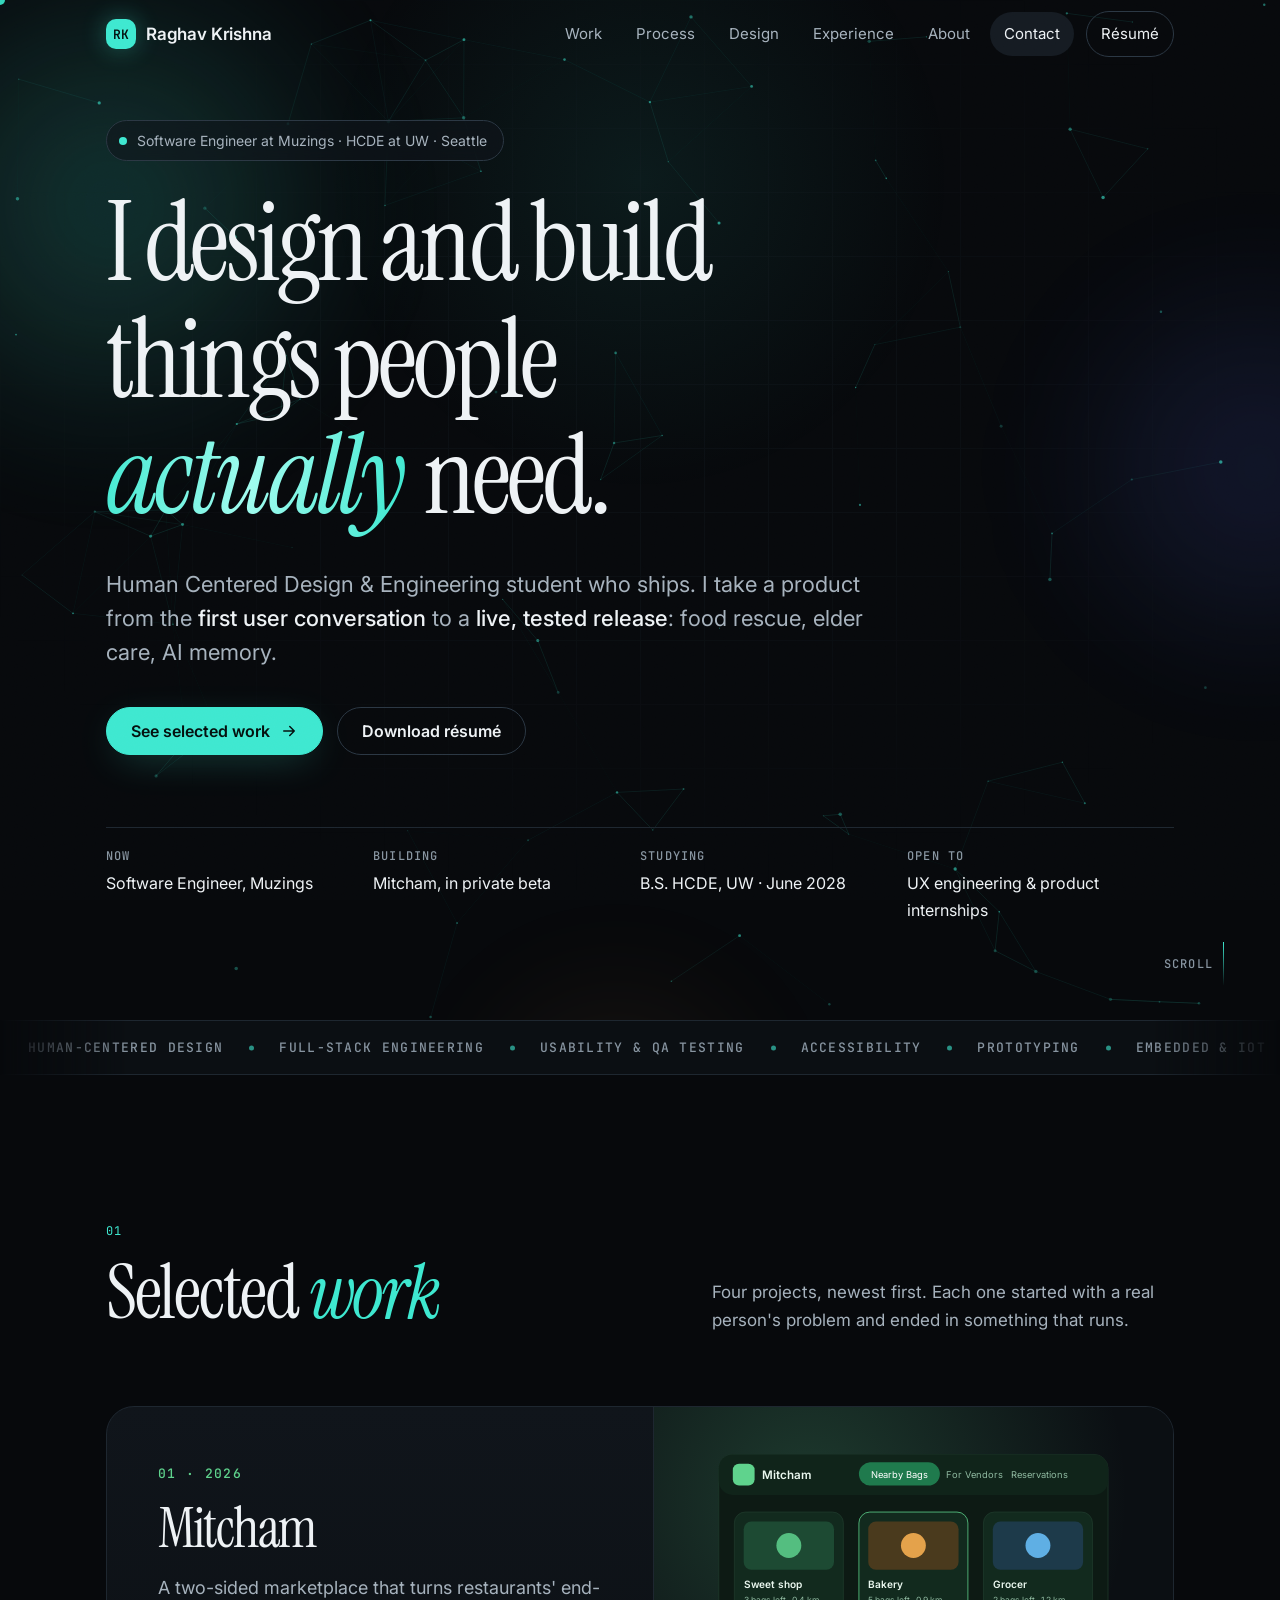
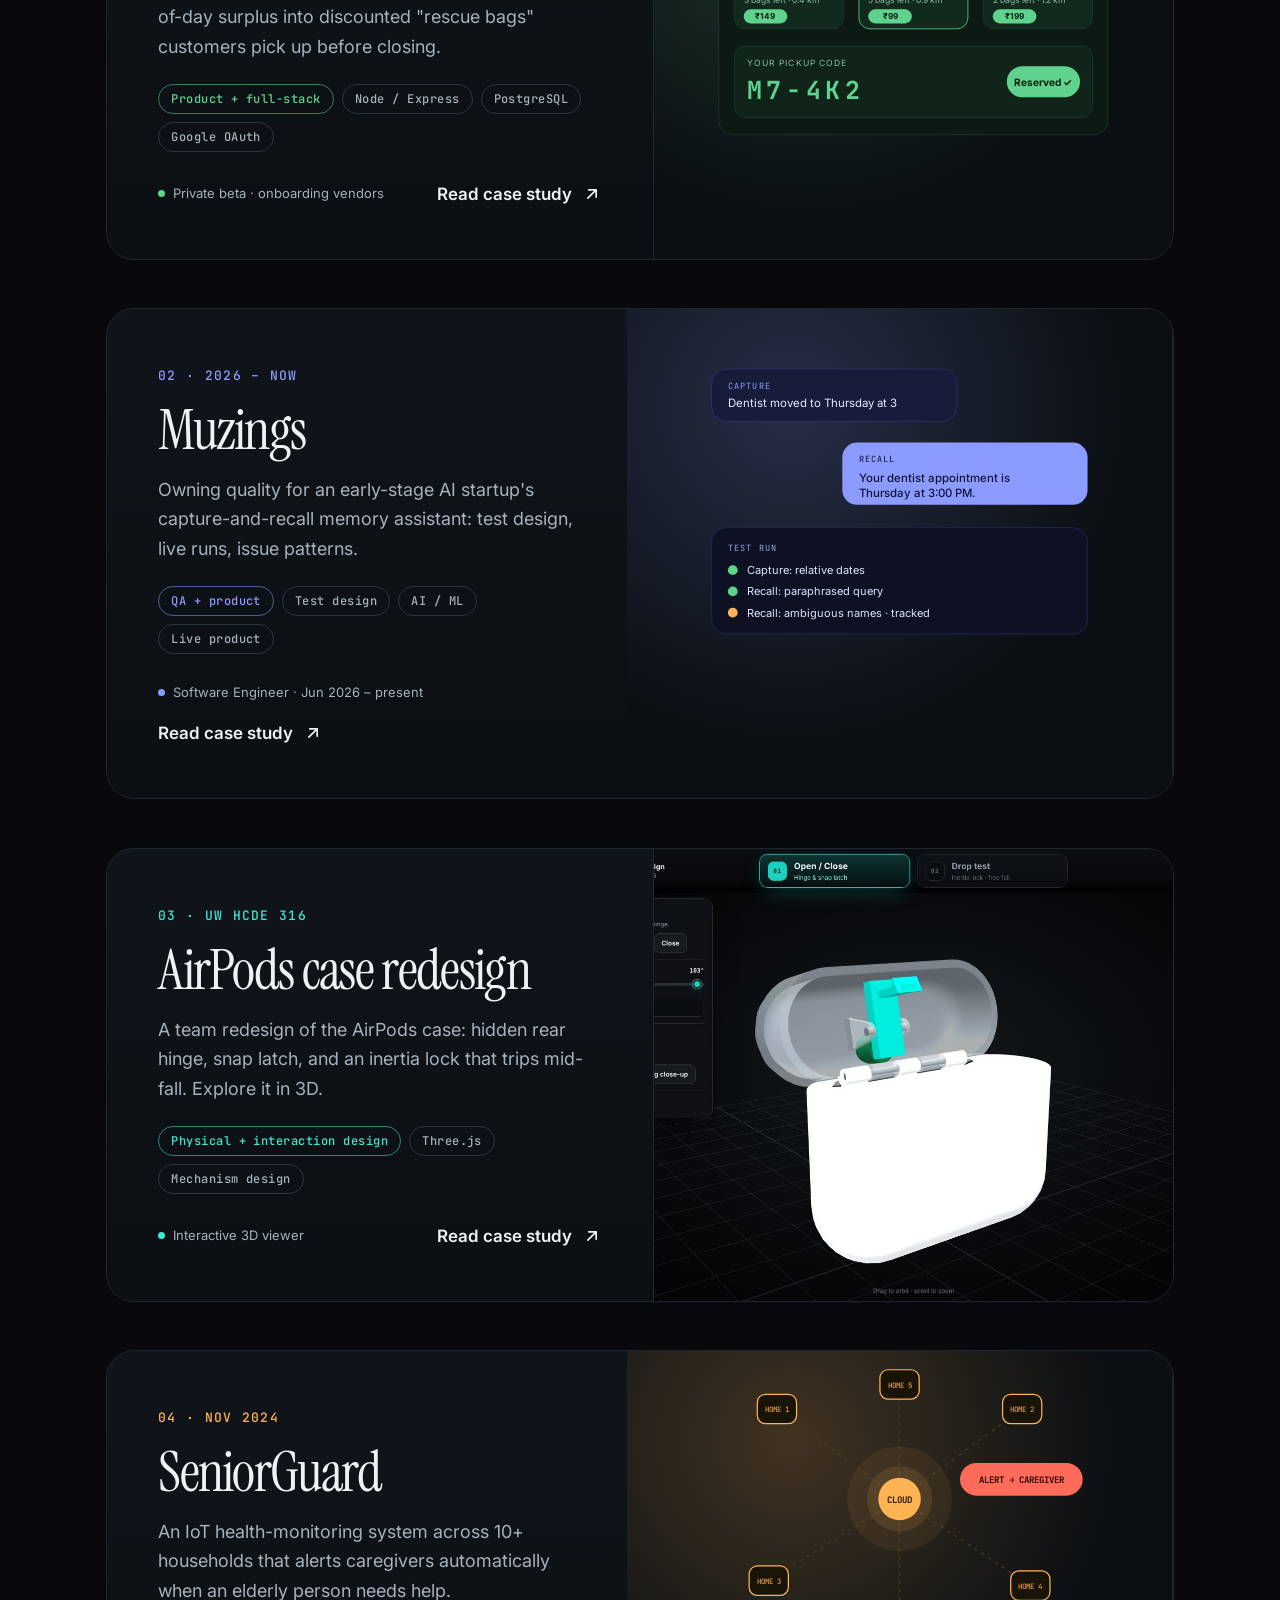
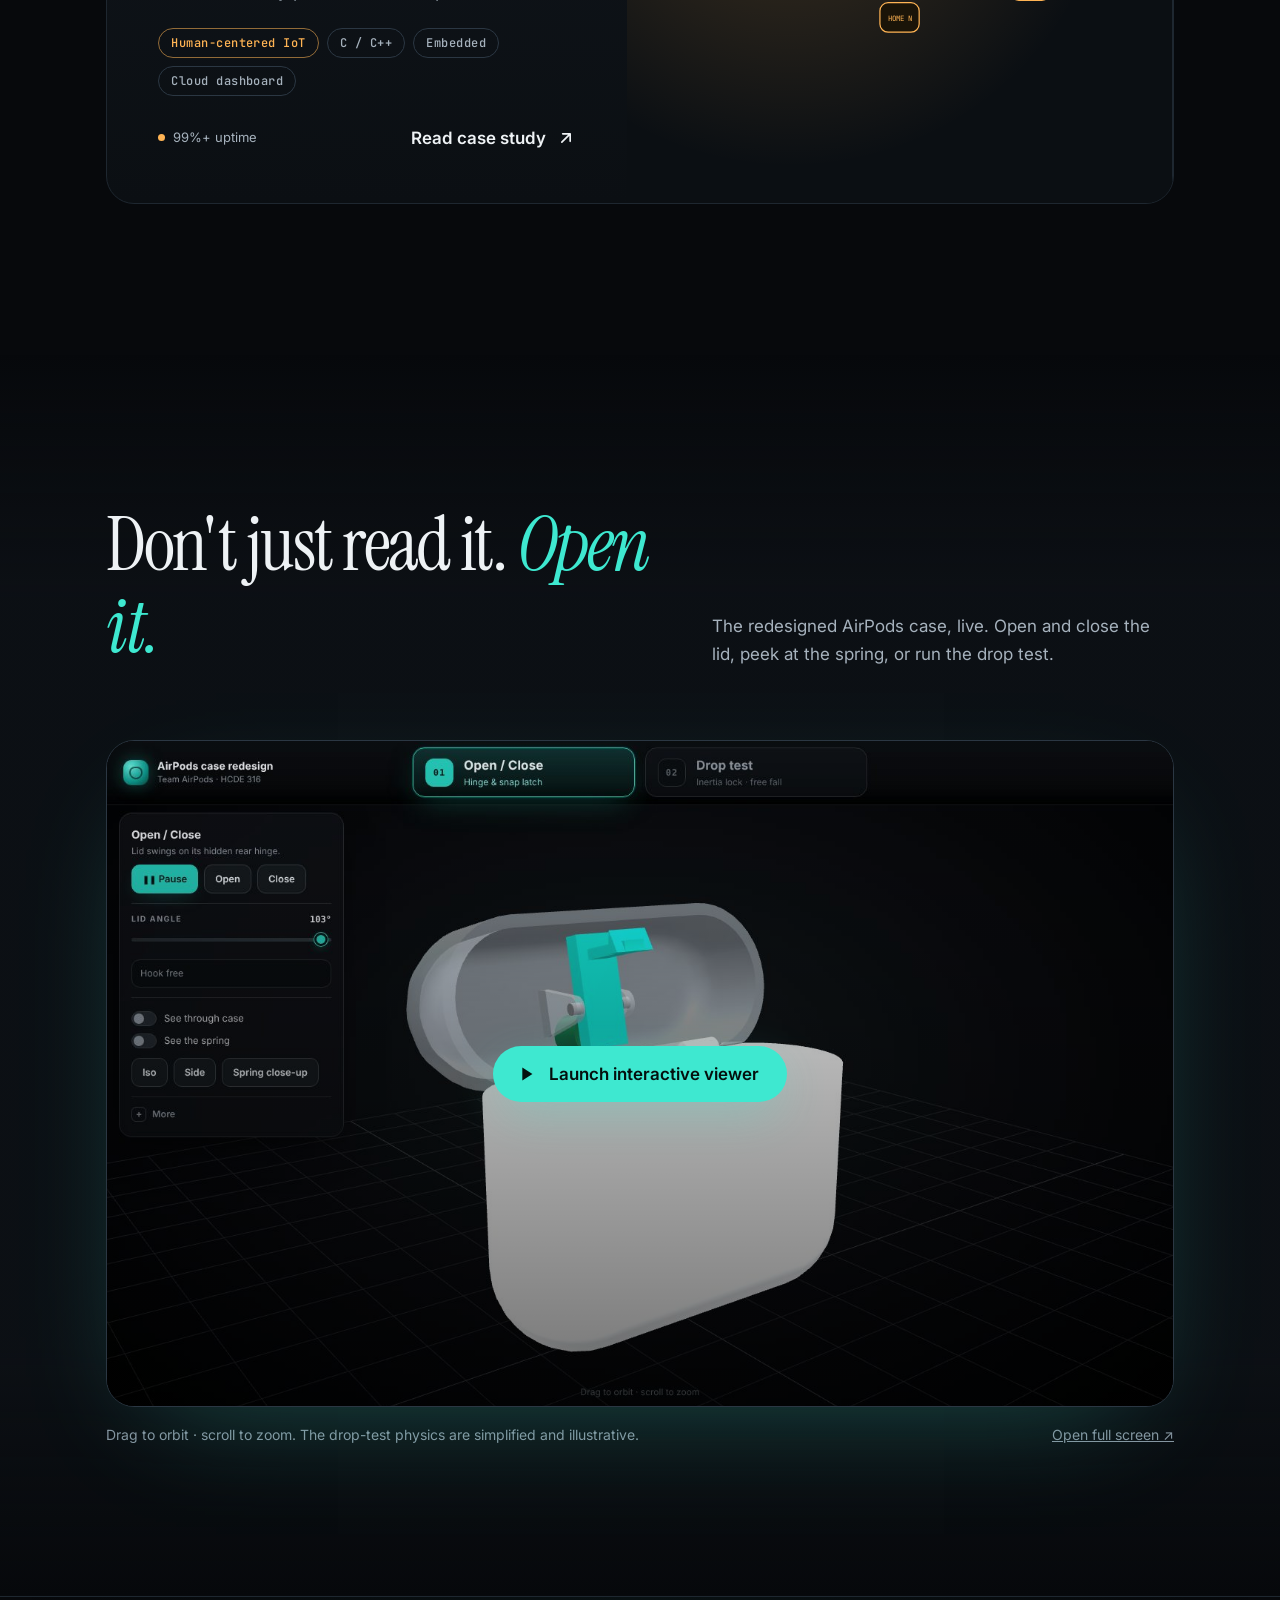
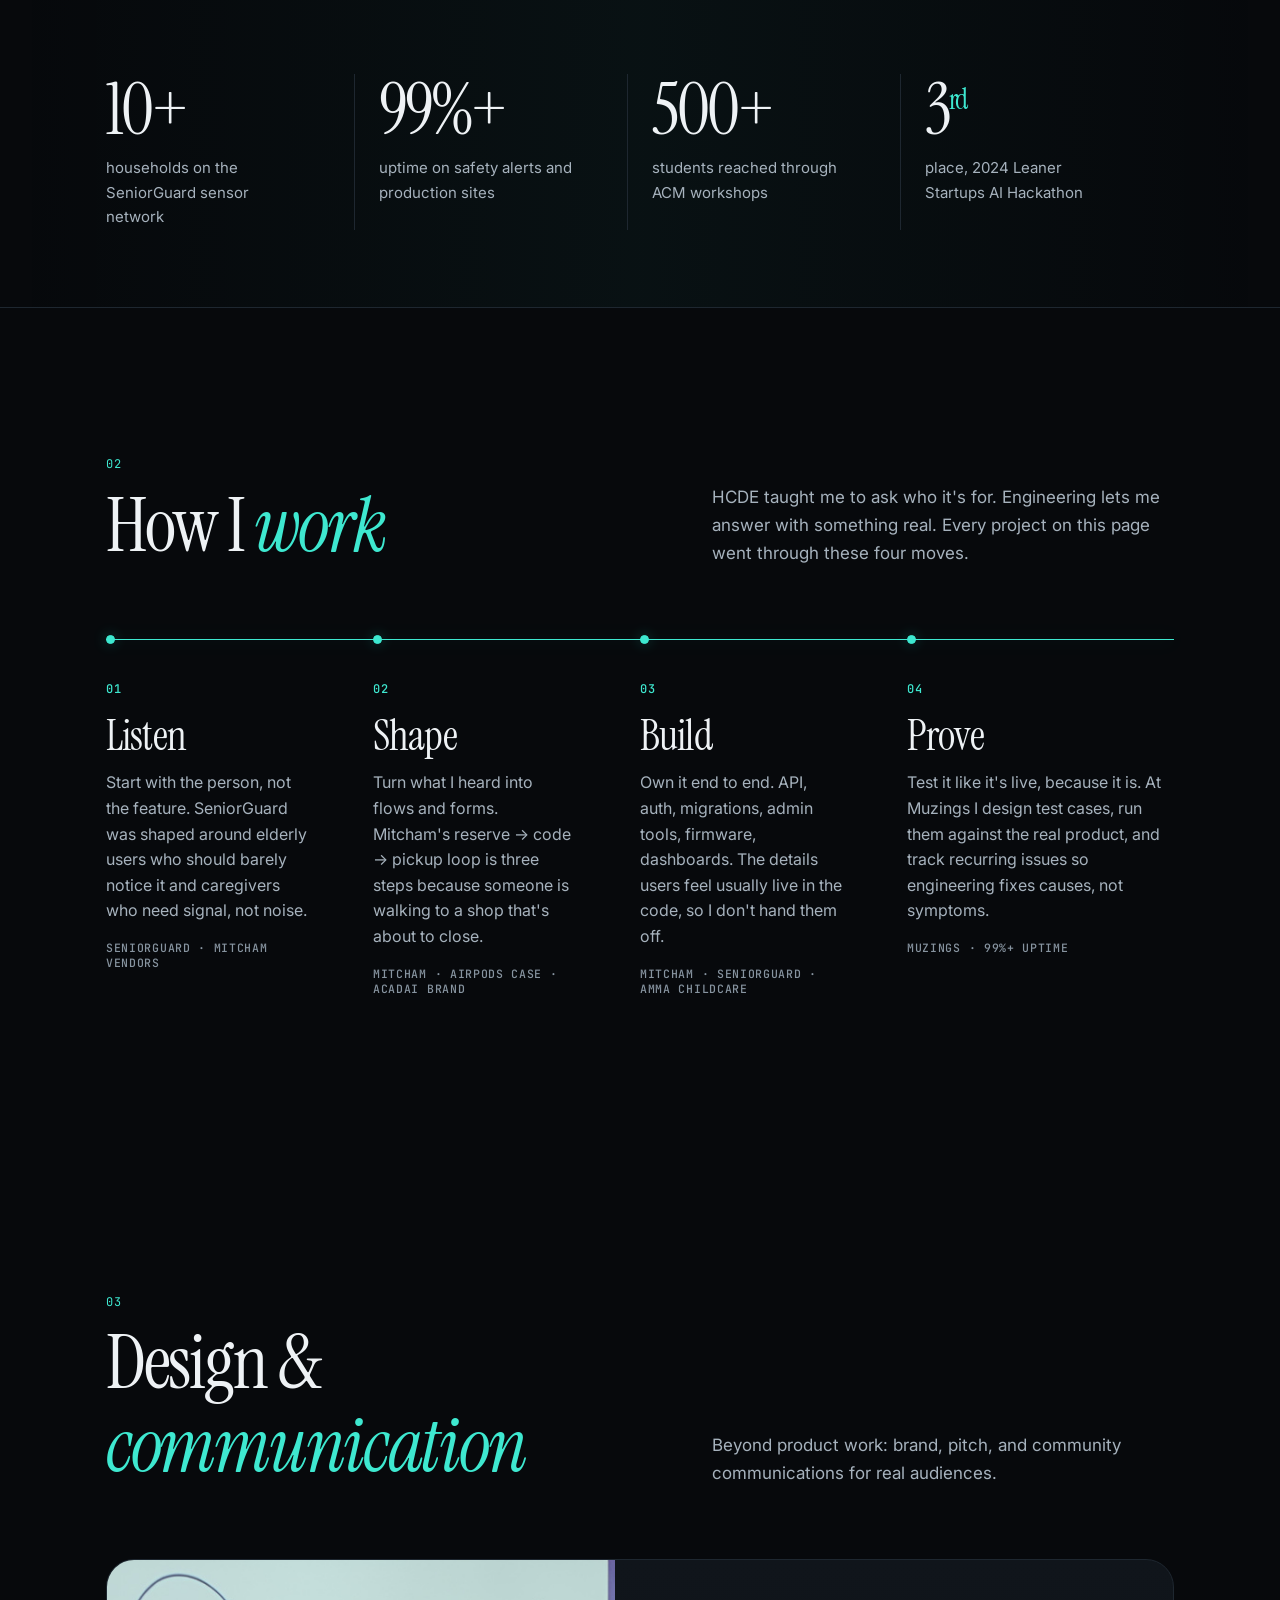
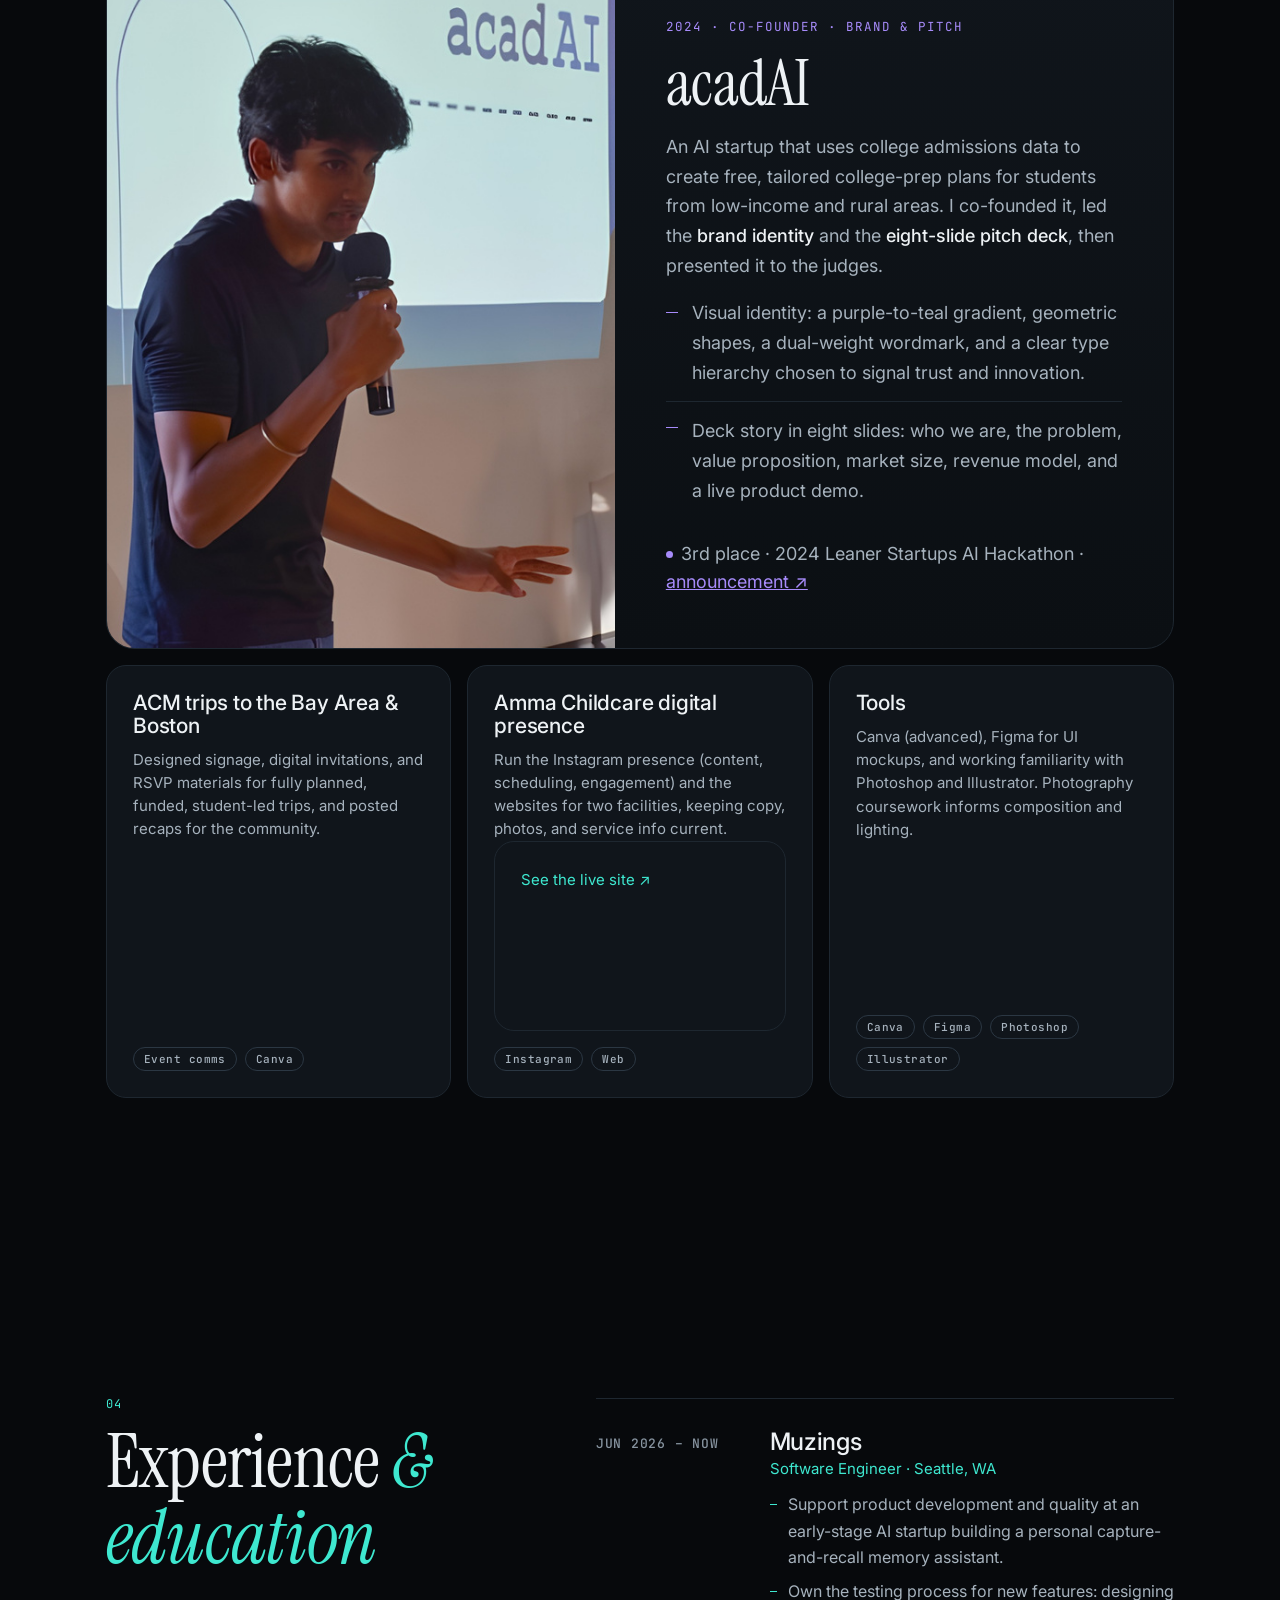
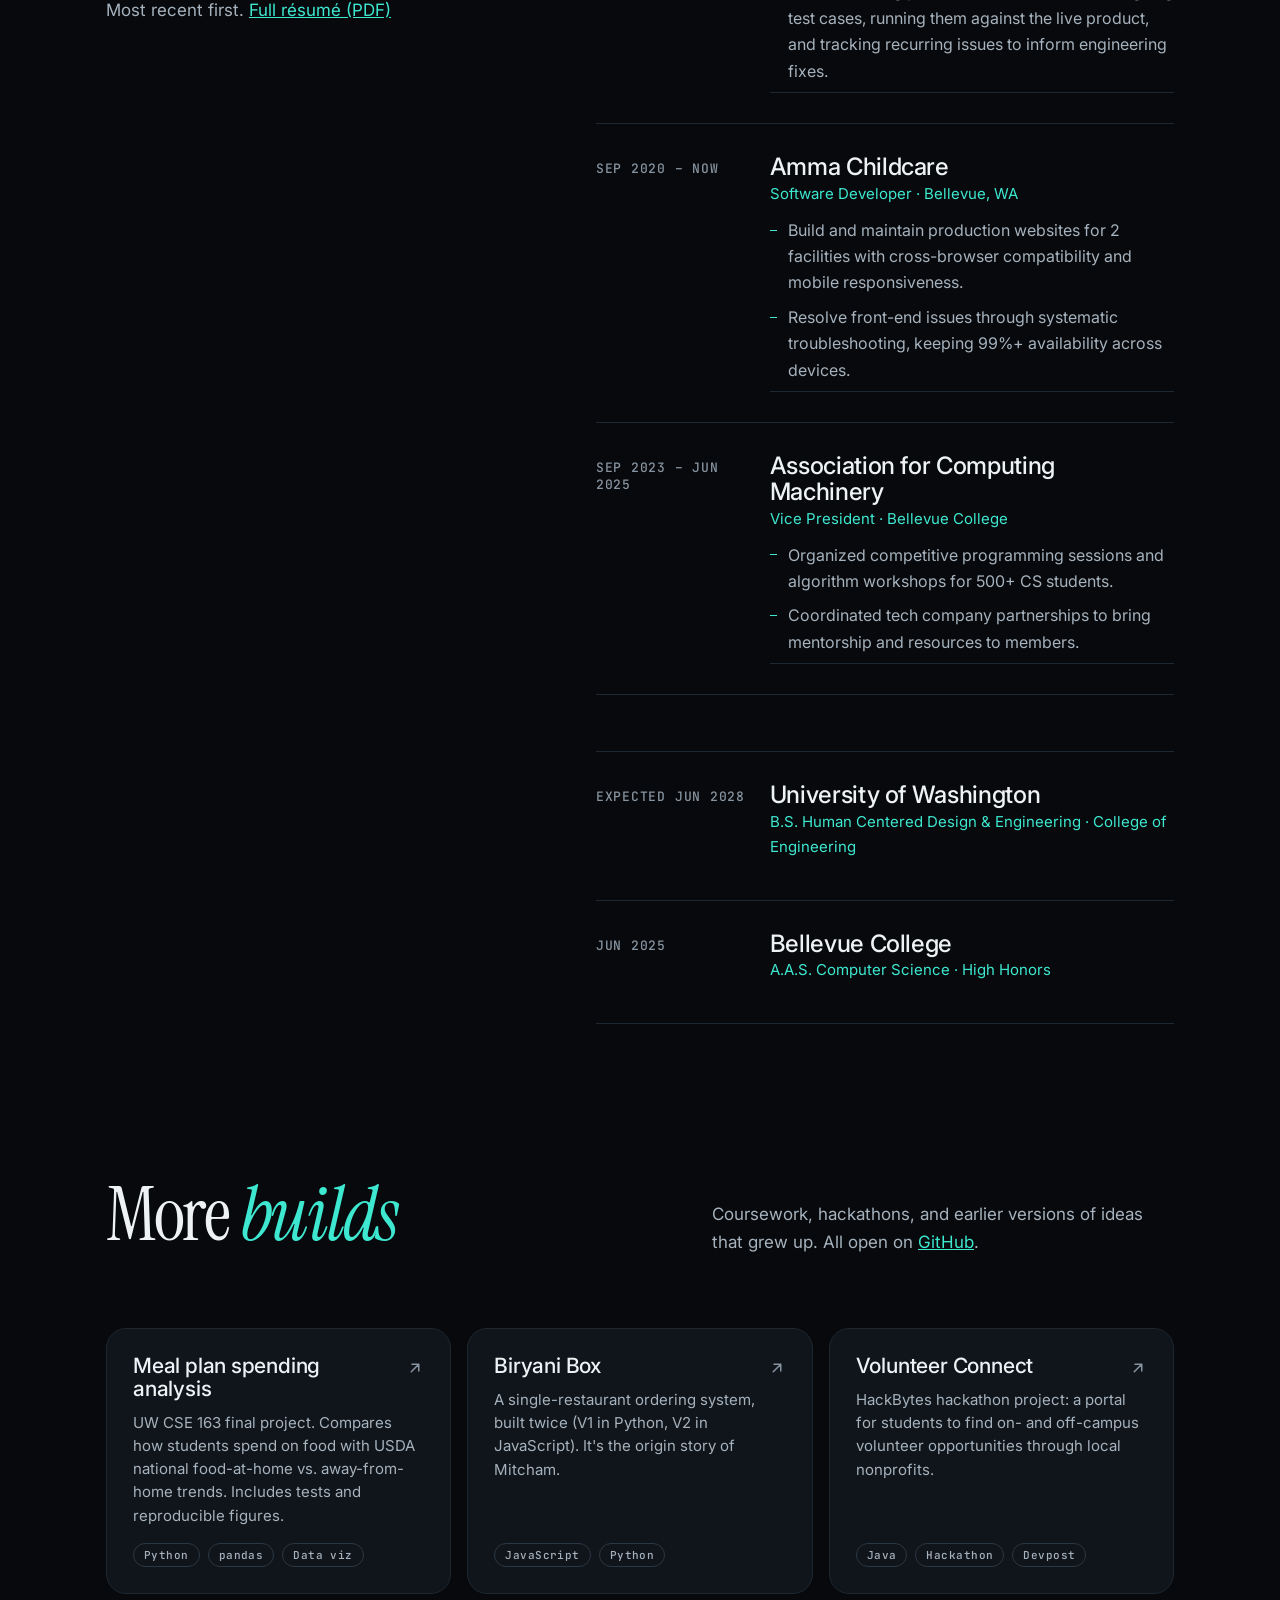
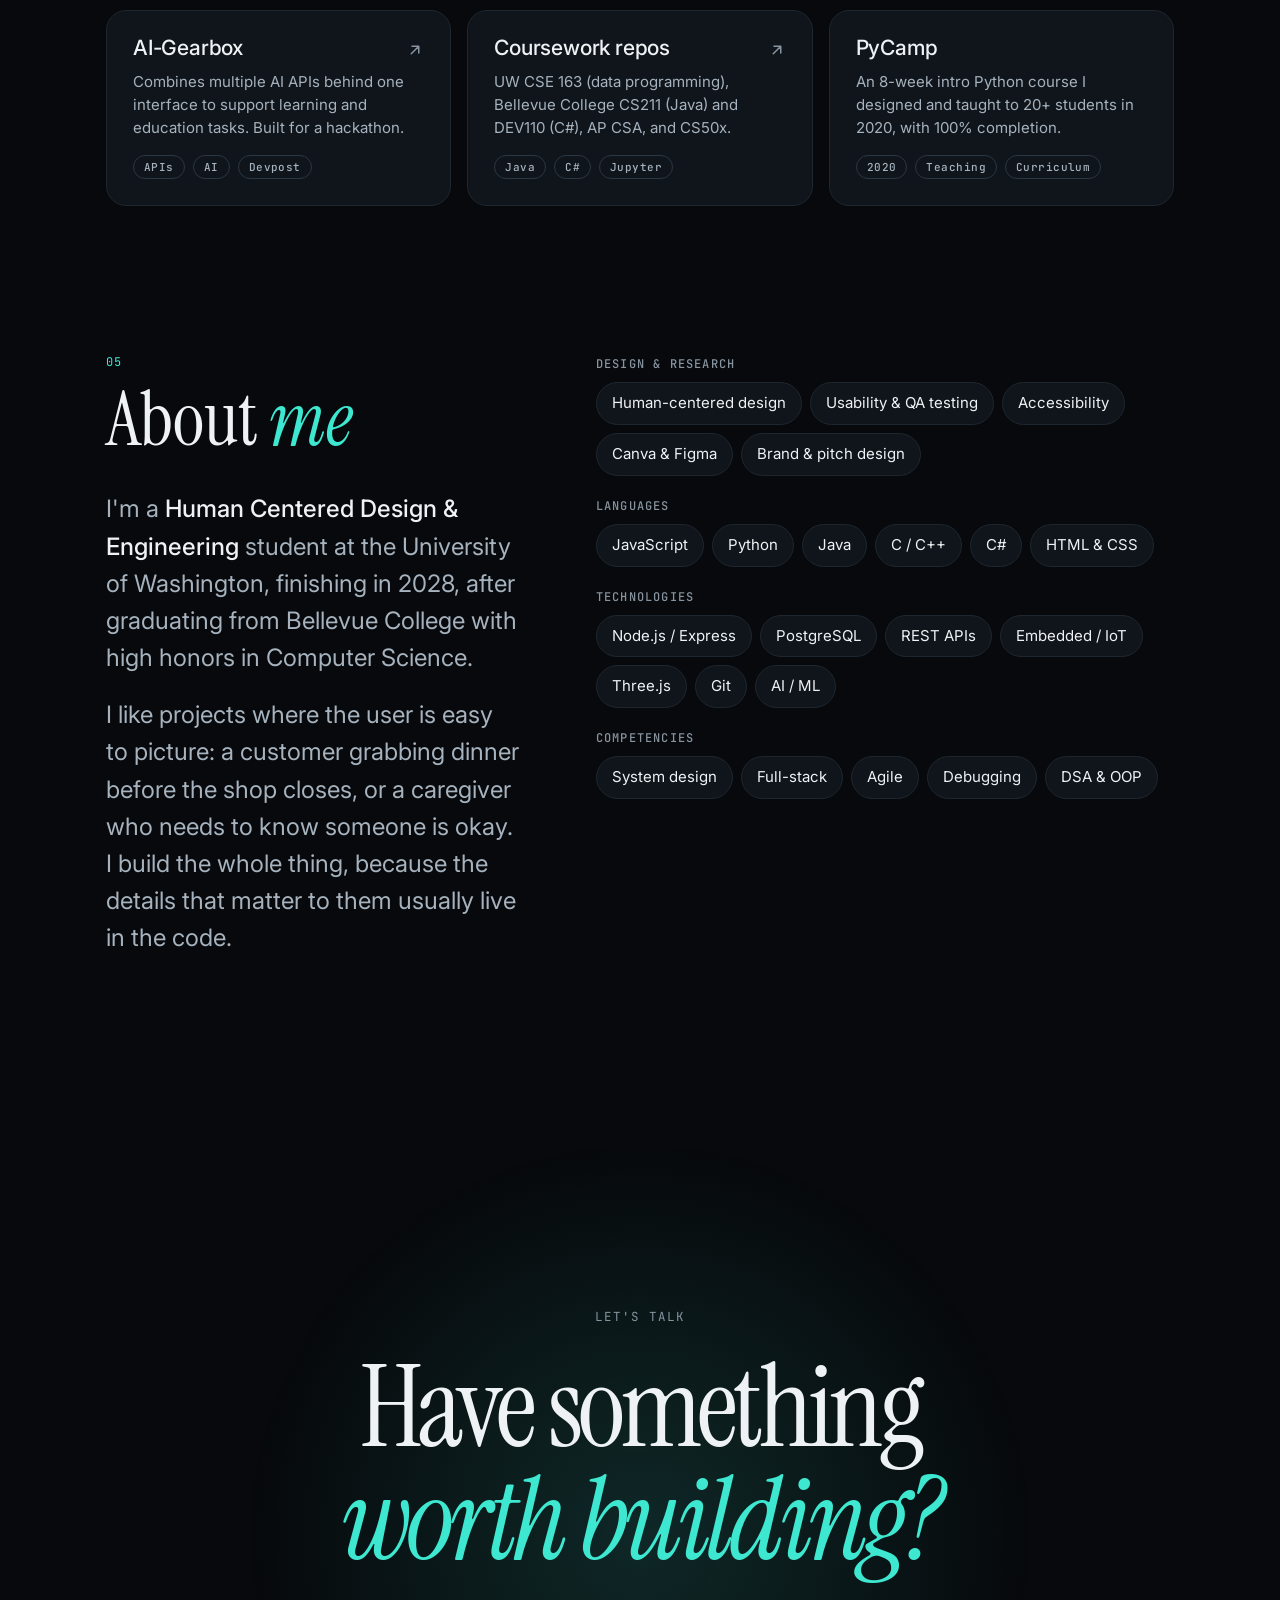
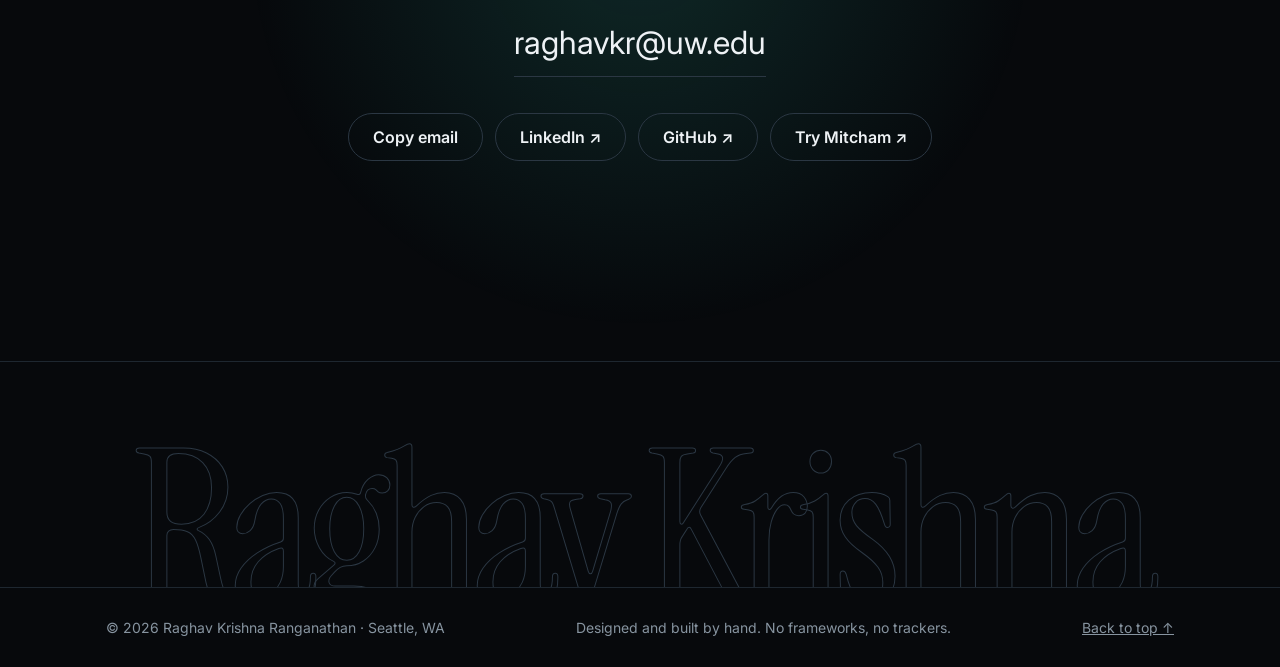
==== index.html @ 97edaeab "Redesign portfolio" ====
<!DOCTYPE html>
<html lang="en">
<head>
<meta charset="utf-8">
<meta name="viewport" content="width=device-width,initial-scale=1">
<title>Raghav Krishna Ranganathan — HCDE designer who ships</title>
<meta name="description" content="Raghav Krishna Ranganathan is a Human Centered Design & Engineering student at the University of Washington and a software engineer at Muzings. He designs, builds, and tests real products: Mitcham, SeniorGuard, acadAI.">
<meta name="theme-color" content="#07090c">
<link rel="canonical" href="https://raghavkr17.github.io/portfolio/">
<meta property="og:type" content="website">
<meta property="og:title" content="Raghav Krishna Ranganathan — designs and builds things people actually need">
<meta property="og:description" content="HCDE @ UW · Software Engineer at Muzings · Creator of Mitcham and SeniorGuard.">
<meta property="og:image" content="https://raghavkr17.github.io/portfolio/assets/img/og.png">
<meta name="twitter:card" content="summary_large_image">
<link rel="icon" href="assets/img/favicon.svg" type="image/svg+xml">
<link rel="preconnect" href="https://fonts.googleapis.com">
<link rel="preconnect" href="https://fonts.gstatic.com" crossorigin>
<link href="https://fonts.googleapis.com/css2?family=Inter:wght@400;500;600&family=Instrument+Serif:ital@0;1&family=JetBrains+Mono:wght@400;500&display=swap" rel="stylesheet">
<link rel="stylesheet" href="assets/css/style.css">
<script type="application/ld+json">
{"@context":"https://schema.org","@type":"Person","name":"Raghav Krishna Ranganathan","jobTitle":"Software Engineer","worksFor":{"@type":"Organization","name":"Muzings"},"alumniOf":[{"@type":"CollegeOrUniversity","name":"University of Washington"},{"@type":"CollegeOrUniversity","name":"Bellevue College"}],"email":"mailto:raghavkr@uw.edu","url":"https://raghavkr17.github.io/portfolio/","sameAs":["https://www.linkedin.com/in/raghav-kr","https://github.com/raghavkr17"],"address":{"@type":"PostalAddress","addressLocality":"Seattle","addressRegion":"WA"}}
</script>
</head>
<body>
<a class="skip" href="#main">Skip to content</a>
<div class="intro" aria-hidden="true"><span class="intro-name">Raghav Krishna</span><span class="intro-bar"></span></div>
<div class="prog" aria-hidden="true"></div>
<div class="spot" aria-hidden="true"></div>
<div class="cur" aria-hidden="true"></div>

<header class="hdr">
  <div class="wrap">
    <a class="logo" href="#top" aria-label="Raghav Krishna Ranganathan, home"><i>RK</i><span>Raghav Krishna</span></a>
    <button class="burger" aria-label="Menu" aria-expanded="false" aria-controls="nav"><span></span><span></span><span></span></button>
    <nav class="nav" id="nav" aria-label="Primary">
      <a href="#work">Work</a>
      <a href="#process">Process</a>
      <a href="#design">Design</a>
      <a href="#experience">Experience</a>
      <a href="#about">About</a>
      <a href="#contact">Contact</a>
      <a class="btn-sm" href="assets/Raghav-Krishna-Ranganathan-Resume.pdf" target="_blank" rel="noopener">Résumé</a>
    </nav>
  </div>
</header>

<main id="main">
<!-- ================= HERO ================= -->
<section class="hero" id="top">
  <canvas class="field" aria-hidden="true"></canvas>
  <div class="aurora" aria-hidden="true"><i></i><i></i><i></i></div>
  <div class="grid" aria-hidden="true"></div>
  <div class="wrap">
    <p class="eyebrow rv"><span class="dot" aria-hidden="true"></span>Software Engineer at Muzings · HCDE at UW · Seattle</p>
    <h1>
      <span class="line"><span style="--d:.05s">I design and build</span></span>
      <span class="line"><span style="--d:.15s">things people</span></span>
      <span class="line"><span style="--d:.25s"><em class="ital">actually</em> need.</span></span>
    </h1>
    <p class="lede rv" style="--d:.35s">Human Centered Design &amp; Engineering student who ships. I take a product from the <b>first user conversation</b> to a <b>live, tested release</b>: food rescue, elder care, AI memory.</p>
    <div class="cta rv" style="--d:.45s">
      <a class="btn primary mag" href="#work">See selected work <svg viewBox="0 0 24 24" fill="none" stroke="currentColor" stroke-width="2" stroke-linecap="round" stroke-linejoin="round" aria-hidden="true"><path d="M5 12h14M13 6l6 6-6 6"/></svg></a>
      <a class="btn mag" href="assets/Raghav-Krishna-Ranganathan-Resume.pdf" target="_blank" rel="noopener">Download résumé</a>
    </div>
    <dl class="facts rv" style="--d:.55s">
      <div><dt>Now</dt><dd>Software Engineer, Muzings</dd></div>
      <div><dt>Building</dt><dd>Mitcham, in private beta</dd></div>
      <div><dt>Studying</dt><dd>B.S. HCDE, UW · June 2028</dd></div>
      <div><dt>Open to</dt><dd>UX engineering &amp; product internships</dd></div>
    </dl>
  </div>
  <div class="scroll-cue" aria-hidden="true">Scroll</div>
</section>

<!-- ================= MARQUEE ================= -->
<div class="marquee" aria-hidden="true"><div class="track">
  <span>Human-centered design</span><span>Full-stack engineering</span><span>Usability &amp; QA testing</span><span>Accessibility</span><span>Prototyping</span><span>Embedded &amp; IoT</span><span>Brand &amp; pitch design</span><span>Node / Express</span><span>PostgreSQL</span><span>Three.js</span><span>Python</span><span>Figma</span>
  <span>Human-centered design</span><span>Full-stack engineering</span><span>Usability &amp; QA testing</span><span>Accessibility</span><span>Prototyping</span><span>Embedded &amp; IoT</span><span>Brand &amp; pitch design</span><span>Node / Express</span><span>PostgreSQL</span><span>Three.js</span><span>Python</span><span>Figma</span>
</div></div>

<!-- ================= SELECTED WORK ================= -->
<section class="sec" id="work">
  <div class="wrap">
    <div class="sec-head">
      <h2 class="rv"><span class="mono idx">01</span>Selected <span class="ital">work</span></h2>
      <p class="rv">Four projects, newest first. Each one started with a real person's problem and ended in something that runs.</p>
    </div>

    <div class="work">
      <!-- Mitcham -->
      <a class="card rv tilt" href="work/mitcham.html" style="--c:#5fd38d" aria-label="Mitcham case study">
        <div class="card-body">
          <div>
            <span class="num">01 · 2026</span>
            <h3>Mitcham</h3>
            <p class="one">A two-sided marketplace that turns restaurants' end-of-day surplus into discounted "rescue bags" customers pick up before closing.</p>
            <div class="tags"><span class="tag hot">Product + full-stack</span><span class="tag">Node / Express</span><span class="tag">PostgreSQL</span><span class="tag">Google OAuth</span></div>
          </div>
          <div class="card-foot">
            <span class="status"><i></i>Private beta · onboarding vendors</span>
            <span class="more">Read case study <svg viewBox="0 0 24 24" fill="none" stroke="currentColor" stroke-width="2" stroke-linecap="round" stroke-linejoin="round" aria-hidden="true"><path d="M7 17 17 7M8 7h9v9"/></svg></span>
          </div>
        </div>
        <div class="card-art" aria-hidden="true">
          <svg viewBox="0 0 520 380" fill="none" font-family="Inter,system-ui,sans-serif">
            <rect x="10" y="10" width="500" height="360" rx="18" fill="#0d1a14" stroke="#1f3a2c"/>
            <rect x="10" y="10" width="500" height="52" rx="18" fill="#10241a"/>
            <rect x="28" y="22" width="28" height="28" rx="8" fill="#5fd38d"/>
            <text x="66" y="42" fill="#eaf7ef" font-size="15" font-weight="600">Mitcham</text>
            <rect x="190" y="20" width="104" height="30" rx="15" fill="#1f7a4d"/><text x="242" y="40" text-anchor="middle" fill="#fff" font-size="12">Nearby Bags</text>
            <text x="338" y="40" text-anchor="middle" fill="#8fb9a0" font-size="12">For Vendors</text>
            <text x="422" y="40" text-anchor="middle" fill="#8fb9a0" font-size="12">Reservations</text>
            <g class="f1"><rect x="30" y="84" width="140" height="150" rx="14" fill="#122a1e" stroke="#1f3a2c"/><rect x="42" y="96" width="116" height="62" rx="10" fill="#1d4a33"/><circle cx="100" cy="127" r="16" fill="#5fd38d" opacity=".85"/><text x="42" y="182" fill="#eaf7ef" font-size="13" font-weight="600">Sweet shop</text><text x="42" y="201" fill="#8fb9a0" font-size="11">3 bags left · 0.4 km</text><rect x="42" y="209" width="56" height="18" rx="9" fill="#5fd38d"/><text x="70" y="222" text-anchor="middle" fill="#052012" font-size="10.5" font-weight="700">₹149</text></g>
            <g class="f2"><rect x="190" y="84" width="140" height="150" rx="14" fill="#122a1e" stroke="#5fd38d"/><rect x="202" y="96" width="116" height="62" rx="10" fill="#4a3a1d"/><circle cx="260" cy="127" r="16" fill="#ffb454" opacity=".85"/><text x="202" y="182" fill="#eaf7ef" font-size="13" font-weight="600">Bakery</text><text x="202" y="201" fill="#8fb9a0" font-size="11">5 bags left · 0.9 km</text><rect x="202" y="209" width="56" height="18" rx="9" fill="#5fd38d"/><text x="230" y="222" text-anchor="middle" fill="#052012" font-size="10.5" font-weight="700">₹99</text></g>
            <g class="f3"><rect x="350" y="84" width="140" height="150" rx="14" fill="#122a1e" stroke="#1f3a2c"/><rect x="362" y="96" width="116" height="62" rx="10" fill="#1d3a4a"/><circle cx="420" cy="127" r="16" fill="#6cc4ff" opacity=".85"/><text x="362" y="182" fill="#eaf7ef" font-size="13" font-weight="600">Grocer</text><text x="362" y="201" fill="#8fb9a0" font-size="11">2 bags left · 1.2 km</text><rect x="362" y="209" width="56" height="18" rx="9" fill="#5fd38d"/><text x="390" y="222" text-anchor="middle" fill="#052012" font-size="10.5" font-weight="700">₹199</text></g>
            <rect x="30" y="256" width="460" height="92" rx="14" fill="#10241a" stroke="#1f3a2c"/>
            <text x="46" y="282" fill="#8fb9a0" font-size="11" letter-spacing="1.4">YOUR PICKUP CODE</text>
            <text x="46" y="324" fill="#5fd38d" font-size="32" font-weight="700" font-family="JetBrains Mono,monospace" letter-spacing="6">M7-4K2</text>
            <rect x="380" y="282" width="94" height="40" rx="20" fill="#5fd38d"/><text x="427" y="307" text-anchor="middle" fill="#052012" font-size="13" font-weight="700">Reserved ✓</text>
          </svg>
        </div>
      </a>

      <!-- Muzings -->
      <a class="card rv tilt" href="work/muzings.html" style="--c:#8b9bff" aria-label="Muzings case study">
        <div class="card-body">
          <div>
            <span class="num">02 · 2026 – NOW</span>
            <h3>Muzings</h3>
            <p class="one">Owning quality for an early-stage AI startup's capture-and-recall memory assistant: test design, live runs, issue patterns.</p>
            <div class="tags"><span class="tag hot">QA + product</span><span class="tag">Test design</span><span class="tag">AI / ML</span><span class="tag">Live product</span></div>
          </div>
          <div class="card-foot">
            <span class="status"><i></i>Software Engineer · Jun 2026 – present</span>
            <span class="more">Read case study <svg viewBox="0 0 24 24" fill="none" stroke="currentColor" stroke-width="2" stroke-linecap="round" stroke-linejoin="round" aria-hidden="true"><path d="M7 17 17 7M8 7h9v9"/></svg></span>
          </div>
        </div>
        <div class="card-art" aria-hidden="true">
          <svg viewBox="0 0 520 380" fill="none" font-family="Inter,system-ui,sans-serif">
            <g class="f1"><rect x="30" y="28" width="300" height="64" rx="18" fill="#171c3a" stroke="#2c356e"/><text x="50" y="52" fill="#8b9bff" font-size="10.5" font-family="JetBrains Mono,monospace" letter-spacing="1.4">CAPTURE</text><text x="50" y="74" fill="#e6e9ff" font-size="14">Dentist moved to Thursday at 3</text></g>
            <g class="f2"><rect x="190" y="118" width="300" height="76" rx="18" fill="#8b9bff"/><text x="210" y="142" fill="#10153a" font-size="10.5" font-family="JetBrains Mono,monospace" letter-spacing="1.4">RECALL</text><text x="210" y="166" fill="#10153a" font-size="14" font-weight="500">Your dentist appointment is</text><text x="210" y="184" fill="#10153a" font-size="14" font-weight="500">Thursday at 3:00 PM.</text></g>
            <g class="f3"><rect x="30" y="222" width="460" height="130" rx="18" fill="#0e1124" stroke="#232a5a"/><text x="50" y="250" fill="#9aa4d8" font-size="10.5" font-family="JetBrains Mono,monospace" letter-spacing="1.4">TEST RUN</text>
            <g font-size="13.5" fill="#dfe3ff"><circle cx="56" cy="274" r="6" fill="#5fd38d"/><text x="74" y="279">Capture: relative dates</text><circle cx="56" cy="300" r="6" fill="#5fd38d"/><text x="74" y="305">Recall: paraphrased query</text><circle cx="56" cy="326" r="6" fill="#ffb454"/><text x="74" y="331">Recall: ambiguous names · tracked</text></g></g>
          </svg>
        </div>
      </a>

      <!-- AirPods -->
      <a class="card rv tilt" href="work/airpods-case.html" style="--c:#3ee8d0" aria-label="AirPods case redesign case study">
        <div class="card-body">
          <div>
            <span class="num">03 · UW HCDE 316</span>
            <h3>AirPods case redesign</h3>
            <p class="one">A team redesign of the AirPods case: hidden rear hinge, snap latch, and an inertia lock that trips mid-fall. Explore it in 3D.</p>
            <div class="tags"><span class="tag hot">Physical + interaction design</span><span class="tag">Three.js</span><span class="tag">Mechanism design</span></div>
          </div>
          <div class="card-foot">
            <span class="status"><i></i>Interactive 3D viewer</span>
            <span class="more">Read case study <svg viewBox="0 0 24 24" fill="none" stroke="currentColor" stroke-width="2" stroke-linecap="round" stroke-linejoin="round" aria-hidden="true"><path d="M7 17 17 7M8 7h9v9"/></svg></span>
          </div>
        </div>
        <div class="card-art"><img src="assets/img/airpods-viewer.jpg" alt="3D model of the redesigned AirPods case with its lid open, showing the hinge and cyan latch hook" decoding="async" width="1440" height="900"></div>
      </a>

      <!-- SeniorGuard -->
      <a class="card rv tilt" href="work/seniorguard.html" style="--c:#ffb454" aria-label="SeniorGuard case study">
        <div class="card-body">
          <div>
            <span class="num">04 · NOV 2024</span>
            <h3>SeniorGuard</h3>
            <p class="one">An IoT health-monitoring system across 10+ households that alerts caregivers automatically when an elderly person needs help.</p>
            <div class="tags"><span class="tag hot">Human-centered IoT</span><span class="tag">C / C++</span><span class="tag">Embedded</span><span class="tag">Cloud dashboard</span></div>
          </div>
          <div class="card-foot">
            <span class="status"><i></i>99%+ uptime</span>
            <span class="more">Read case study <svg viewBox="0 0 24 24" fill="none" stroke="currentColor" stroke-width="2" stroke-linecap="round" stroke-linejoin="round" aria-hidden="true"><path d="M7 17 17 7M8 7h9v9"/></svg></span>
          </div>
        </div>
        <div class="card-art" aria-hidden="true">
          <svg viewBox="0 0 520 380" fill="none" font-family="JetBrains Mono,monospace">
            <g stroke="#4a3a1d" stroke-width="1.5" stroke-dasharray="4 6" class="dash"><path d="M260 190 110 80M260 190 410 80M260 190 100 290M260 190 420 296M260 190 260 50M260 190 260 335"/></g>
            <circle cx="260" cy="190" r="64" fill="#ffb454" opacity=".07" class="ring"/><circle cx="260" cy="190" r="40" fill="#ffb454" opacity=".12"/>
            <circle cx="260" cy="190" r="26" fill="#ffb454"/><text x="260" y="195" text-anchor="middle" fill="#2a1a00" font-size="11" font-weight="700">CLOUD</text>
            <g fill="#1a1408" stroke="#ffb454" stroke-width="1.5"><rect x="86" y="62" width="48" height="36" rx="10"/><rect x="386" y="62" width="48" height="36" rx="10"/><rect x="76" y="272" width="48" height="36" rx="10"/><rect x="396" y="278" width="48" height="36" rx="10"/><rect x="236" y="32" width="48" height="36" rx="10"/><rect x="236" y="317" width="48" height="36" rx="10"/></g>
            <g fill="#ffb454" font-size="9" text-anchor="middle"><text x="110" y="84">HOME 1</text><text x="410" y="84">HOME 2</text><text x="100" y="294">HOME 3</text><text x="420" y="300">HOME 4</text><text x="260" y="54">HOME 5</text><text x="260" y="339">HOME N</text></g>
            <g class="f2"><rect x="334" y="146" width="150" height="40" rx="20" fill="#ff6b5b"/><text x="409" y="171" text-anchor="middle" fill="#2a0600" font-size="11" font-weight="700">ALERT → CAREGIVER</text></g>
          </svg>
        </div>
      </a>
    </div>
  </div>
</section>

<!-- ================= PLAY ================= -->
<section class="sec play" id="play" aria-labelledby="play-h">
  <div class="wrap">
    <div class="sec-head">
      <h2 id="play-h" class="rv">Don't just read it. <span class="ital">Open it.</span></h2>
      <p class="rv">The redesigned AirPods case, live. Open and close the lid, peek at the spring, or run the drop test.</p>
    </div>
    <div class="viewer rv" data-viewer="work/airpods-viewer.html" data-title="Interactive 3D viewer of the AirPods case redesign">
      <img src="assets/img/airpods-viewer.jpg" alt="Preview of the 3D viewer showing the redesigned case open" loading="lazy" width="1440" height="900">
      <div class="veil"><button class="go mag" type="button"><svg viewBox="0 0 24 24" fill="currentColor" aria-hidden="true"><path d="M8 5v14l11-7z"/></svg>Launch interactive viewer</button></div>
    </div>
    <p class="caption rv"><span>Drag to orbit · scroll to zoom. The drop-test physics are simplified and illustrative.</span><a href="work/airpods-viewer.html" target="_blank" rel="noopener">Open full screen ↗</a></p>
  </div>
</section>

<!-- ================= STATS ================= -->
<section class="stats-band" aria-label="By the numbers">
  <div class="wrap">
    <ul class="band">
      <li class="rv"><strong><span class="count" data-to="10">0</span>+</strong><span>households on the SeniorGuard sensor network</span></li>
      <li class="rv" style="--d:.08s"><strong><span class="count" data-to="99">0</span>%+</strong><span>uptime on safety alerts and production sites</span></li>
      <li class="rv" style="--d:.16s"><strong><span class="count" data-to="500">0</span>+</strong><span>students reached through ACM workshops</span></li>
      <li class="rv" style="--d:.24s"><strong>3<sup>rd</sup></strong><span>place, 2024 Leaner Startups AI Hackathon</span></li>
    </ul>
  </div>
</section>

<!-- ================= PROCESS ================= -->
<section class="sec" id="process">
  <div class="wrap">
    <div class="sec-head">
      <h2 class="rv"><span class="mono idx">02</span>How I <span class="ital">work</span></h2>
      <p class="rv">HCDE taught me to ask who it's for. Engineering lets me answer with something real. Every project on this page went through these four moves.</p>
    </div>
    <ol class="process">
      <li class="rv"><span class="step">01</span><h3>Listen</h3><p>Start with the person, not the feature. SeniorGuard was shaped around elderly users who should barely notice it and caregivers who need signal, not noise.</p><span class="ev">SeniorGuard · Mitcham vendors</span></li>
      <li class="rv" style="--d:.08s"><span class="step">02</span><h3>Shape</h3><p>Turn what I heard into flows and forms. Mitcham's reserve → code → pickup loop is three steps because someone is walking to a shop that's about to close.</p><span class="ev">Mitcham · AirPods case · acadAI brand</span></li>
      <li class="rv" style="--d:.16s"><span class="step">03</span><h3>Build</h3><p>Own it end to end. API, auth, migrations, admin tools, firmware, dashboards. The details users feel usually live in the code, so I don't hand them off.</p><span class="ev">Mitcham · SeniorGuard · Amma Childcare</span></li>
      <li class="rv" style="--d:.24s"><span class="step">04</span><h3>Prove</h3><p>Test it like it's live, because it is. At Muzings I design test cases, run them against the real product, and track recurring issues so engineering fixes causes, not symptoms.</p><span class="ev">Muzings · 99%+ uptime</span></li>
    </ol>
  </div>
</section>

<!-- ================= DESIGN & COMMUNICATION ================= -->
<section class="sec" id="design">
  <div class="wrap">
    <div class="sec-head">
      <h2 class="rv"><span class="mono idx">03</span>Design &amp; <span class="ital">communication</span></h2>
      <p class="rv">Beyond product work: brand, pitch, and community communications for real audiences.</p>
    </div>
    <article class="feature rv" style="--c:#a78bfa">
      <div class="feature-img"><img src="assets/img/acadai-pitch.jpg" alt="Raghav presenting the acadAI pitch to judges at a hackathon, with the acadAI logo on the projector behind him" decoding="async" width="1120" height="746"></div>
      <div class="feature-body">
        <span class="mono" style="color:var(--c)">2024 · Co-founder · Brand &amp; pitch</span>
        <h3 class="serif">acadAI</h3>
        <p>An AI startup that uses college admissions data to create free, tailored college-prep plans for students from low-income and rural areas. I co-founded it, led the <b>brand identity</b> and the <b>eight-slide pitch deck</b>, then presented it to the judges.</p>
        <ul class="list" style="margin-top:18px">
          <li>Visual identity: a purple-to-teal gradient, geometric shapes, a dual-weight wordmark, and a clear type hierarchy chosen to signal trust and innovation.</li>
          <li>Deck story in eight slides: who we are, the problem, value proposition, market size, revenue model, and a live product demo.</li>
        </ul>
        <p class="status" style="margin-top:20px"><i></i>3rd place · 2024 Leaner Startups AI Hackathon · <a href="https://www.linkedin.com/posts/leaner-startups_acadai-brought-home-the-3rd-place-medals-activity-7199442745722101760-MsBd" target="_blank" rel="noopener" style="color:var(--c)">announcement ↗</a></p>
      </div>
    </article>
    <ul class="mini" style="margin-top:16px">
      <li class="rv"><article><h3>ACM trips to the Bay Area &amp; Boston</h3><p>Designed signage, digital invitations, and RSVP materials for fully planned, funded, student-led trips, and posted recaps for the community.</p><div class="tags"><span class="tag">Event comms</span><span class="tag">Canva</span></div></article></li>
      <li class="rv" style="--d:.08s"><article><h3>Amma Childcare digital presence</h3><p>Run the Instagram presence (content, scheduling, engagement) and the websites for two facilities, keeping copy, photos, and service info current. <a href="https://childcareamma.wixsite.com/home" target="_blank" rel="noopener">See the live site ↗</a></p><div class="tags"><span class="tag">Instagram</span><span class="tag">Web</span></div></article></li>
      <li class="rv" style="--d:.16s"><article><h3>Tools</h3><p>Canva (advanced), Figma for UI mockups, and working familiarity with Photoshop and Illustrator. Photography coursework informs composition and lighting.</p><div class="tags"><span class="tag">Canva</span><span class="tag">Figma</span><span class="tag">Photoshop</span><span class="tag">Illustrator</span></div></article></li>
    </ul>
  </div>
</section>

<!-- ================= EXPERIENCE ================= -->
<section class="sec" id="experience">
  <div class="wrap split">
    <div class="sticky">
      <h2 class="serif rv" style="font-size:clamp(38px,6vw,76px);line-height:1"><span class="mono idx">04</span>Experience <span class="ital">&amp; education</span></h2>
      <p class="rv" style="color:var(--muted);margin-top:20px;max-width:34ch">Most recent first. <a href="assets/Raghav-Krishna-Ranganathan-Resume.pdf" target="_blank" rel="noopener" style="color:var(--acc)">Full résumé (PDF)</a></p>
    </div>
    <div>
      <ul class="tl">
        <li class="rv">
          <span class="when">JUN 2026 – NOW</span>
          <div><h3>Muzings</h3><p class="role">Software Engineer · Seattle, WA</p>
            <ul><li>Support product development and quality at an early-stage AI startup building a personal capture-and-recall memory assistant.</li>
            <li>Own the testing process for new features: designing test cases, running them against the live product, and tracking recurring issues to inform engineering fixes.</li></ul></div>
        </li>
        <li class="rv">
          <span class="when">SEP 2020 – NOW</span>
          <div><h3>Amma Childcare</h3><p class="role">Software Developer · Bellevue, WA</p>
            <ul><li>Build and maintain production websites for 2 facilities with cross-browser compatibility and mobile responsiveness.</li>
            <li>Resolve front-end issues through systematic troubleshooting, keeping 99%+ availability across devices.</li></ul></div>
        </li>
        <li class="rv">
          <span class="when">SEP 2023 – JUN 2025</span>
          <div><h3>Association for Computing Machinery</h3><p class="role">Vice President · Bellevue College</p>
            <ul><li>Organized competitive programming sessions and algorithm workshops for 500+ CS students.</li>
            <li>Coordinated tech company partnerships to bring mentorship and resources to members.</li></ul></div>
        </li>
      </ul>
      <ul class="tl edu" style="margin-top:56px">
        <li class="rv">
          <span class="when">EXPECTED JUN 2028</span>
          <div><h3>University of Washington</h3><p class="role">B.S. Human Centered Design &amp; Engineering · College of Engineering</p></div>
        </li>
        <li class="rv">
          <span class="when">JUN 2025</span>
          <div><h3>Bellevue College</h3><p class="role">A.A.S. Computer Science · High Honors</p></div>
        </li>
      </ul>
    </div>
  </div>
</section>

<!-- ================= MORE WORK ================= -->
<section class="sec" id="more" style="padding-top:0">
  <div class="wrap">
    <div class="sec-head">
      <h2 class="rv">More <span class="ital">builds</span></h2>
      <p class="rv">Coursework, hackathons, and earlier versions of ideas that grew up. All open on <a href="https://github.com/raghavkr17" target="_blank" rel="noopener" style="color:var(--acc)">GitHub</a>.</p>
    </div>
    <ul class="mini">
      <li class="rv"><a href="https://github.com/raghavkr17/student-mealplan-data-analysis" target="_blank" rel="noopener">
        <h3>Meal plan spending analysis <svg viewBox="0 0 24 24" fill="none" stroke="currentColor" stroke-width="2" stroke-linecap="round" stroke-linejoin="round" aria-hidden="true"><path d="M7 17 17 7M8 7h9v9"/></svg></h3>
        <p>UW CSE 163 final project. Compares how students spend on food with USDA national food-at-home vs. away-from-home trends. Includes tests and reproducible figures.</p>
        <div class="tags"><span class="tag">Python</span><span class="tag">pandas</span><span class="tag">Data viz</span></div></a></li>
      <li class="rv" style="--d:.08s"><a href="https://github.com/raghavkr17/Biryani-Box-V2" target="_blank" rel="noopener">
        <h3>Biryani Box <svg viewBox="0 0 24 24" fill="none" stroke="currentColor" stroke-width="2" stroke-linecap="round" stroke-linejoin="round" aria-hidden="true"><path d="M7 17 17 7M8 7h9v9"/></svg></h3>
        <p>A single-restaurant ordering system, built twice (V1 in Python, V2 in JavaScript). It's the origin story of Mitcham.</p>
        <div class="tags"><span class="tag">JavaScript</span><span class="tag">Python</span></div></a></li>
      <li class="rv" style="--d:.16s"><a href="https://devpost.com/software/volunteer-connect-zaqu5h" target="_blank" rel="noopener">
        <h3>Volunteer Connect <svg viewBox="0 0 24 24" fill="none" stroke="currentColor" stroke-width="2" stroke-linecap="round" stroke-linejoin="round" aria-hidden="true"><path d="M7 17 17 7M8 7h9v9"/></svg></h3>
        <p>HackBytes hackathon project: a portal for students to find on- and off-campus volunteer opportunities through local nonprofits.</p>
        <div class="tags"><span class="tag">Java</span><span class="tag">Hackathon</span><span class="tag">Devpost</span></div></a></li>
      <li class="rv"><a href="https://devpost.com/software/ai-gearbox" target="_blank" rel="noopener">
        <h3>AI-Gearbox <svg viewBox="0 0 24 24" fill="none" stroke="currentColor" stroke-width="2" stroke-linecap="round" stroke-linejoin="round" aria-hidden="true"><path d="M7 17 17 7M8 7h9v9"/></svg></h3>
        <p>Combines multiple AI APIs behind one interface to support learning and education tasks. Built for a hackathon.</p>
        <div class="tags"><span class="tag">APIs</span><span class="tag">AI</span><span class="tag">Devpost</span></div></a></li>
      <li class="rv" style="--d:.08s"><a href="https://github.com/raghavkr17/CSE-163-UW" target="_blank" rel="noopener">
        <h3>Coursework repos <svg viewBox="0 0 24 24" fill="none" stroke="currentColor" stroke-width="2" stroke-linecap="round" stroke-linejoin="round" aria-hidden="true"><path d="M7 17 17 7M8 7h9v9"/></svg></h3>
        <p>UW CSE 163 (data programming), Bellevue College CS211 (Java) and DEV110 (C#), AP CSA, and CS50x.</p>
        <div class="tags"><span class="tag">Java</span><span class="tag">C#</span><span class="tag">Jupyter</span></div></a></li>
      <li class="rv" style="--d:.16s"><article>
        <h3>PyCamp</h3>
        <p>An 8-week intro Python course I designed and taught to 20+ students in 2020, with 100% completion.</p>
        <div class="tags"><span class="tag">2020</span><span class="tag">Teaching</span><span class="tag">Curriculum</span></div></article></li>
    </ul>
  </div>
</section>

<!-- ================= ABOUT ================= -->
<section class="sec about" id="about" style="padding-top:0">
  <div class="wrap split">
    <div>
      <h2 class="serif rv" style="font-size:clamp(38px,6vw,76px);line-height:1;margin-bottom:32px"><span class="mono idx">05</span>About <span class="ital">me</span></h2>
      <p class="rv">I'm a <b>Human Centered Design &amp; Engineering</b> student at the University of Washington, finishing in 2028, after graduating from Bellevue College with high honors in Computer Science.</p>
      <p class="rv">I like projects where the user is easy to picture: a customer grabbing dinner before the shop closes, or a caregiver who needs to know someone is okay. I build the whole thing, because the details that matter to them usually live in the code.</p>
    </div>
    <div class="skills">
      <div class="rv"><h3>Design &amp; research</h3><div class="chips"><span class="chip">Human-centered design</span><span class="chip">Usability &amp; QA testing</span><span class="chip">Accessibility</span><span class="chip">Canva &amp; Figma</span><span class="chip">Brand &amp; pitch design</span></div></div>
      <div class="rv"><h3>Languages</h3><div class="chips"><span class="chip">JavaScript</span><span class="chip">Python</span><span class="chip">Java</span><span class="chip">C / C++</span><span class="chip">C#</span><span class="chip">HTML &amp; CSS</span></div></div>
      <div class="rv"><h3>Technologies</h3><div class="chips"><span class="chip">Node.js / Express</span><span class="chip">PostgreSQL</span><span class="chip">REST APIs</span><span class="chip">Embedded / IoT</span><span class="chip">Three.js</span><span class="chip">Git</span><span class="chip">AI / ML</span></div></div>
      <div class="rv"><h3>Competencies</h3><div class="chips"><span class="chip">System design</span><span class="chip">Full-stack</span><span class="chip">Agile</span><span class="chip">Debugging</span><span class="chip">DSA &amp; OOP</span></div></div>
    </div>
  </div>
</section>

<!-- ================= CONTACT ================= -->
<section class="contact" id="contact" aria-labelledby="contact-h">
  <div class="wrap">
    <p class="mono rv" style="margin-bottom:24px">Let's talk</p>
    <h2 id="contact-h" class="rv">Have something <span class="ital">worth building?</span></h2>
    <a class="mail rv" href="mailto:raghavkr@uw.edu">raghavkr@uw.edu</a>
    <div class="links rv">
      <button class="btn mag" type="button" data-copy="raghavkr@uw.edu"><span>Copy email</span></button>
      <a class="btn mag" href="https://www.linkedin.com/in/raghav-kr" target="_blank" rel="noopener">LinkedIn ↗</a>
      <a class="btn mag" href="https://github.com/raghavkr17" target="_blank" rel="noopener">GitHub ↗</a>
      <a class="btn mag" href="https://raghavkr17.github.io/mitcham-app/" target="_blank" rel="noopener">Try Mitcham ↗</a>
    </div>
  </div>
</section>
</main>

<div class="bigname" aria-hidden="true"><span>Raghav Krishna</span></div>
<footer>
  <div class="wrap"><span>© <span id="yr">2026</span> Raghav Krishna Ranganathan · Seattle, WA</span><span>Designed and built by hand. No frameworks, no trackers.</span><a href="#top">Back to top ↑</a></div>
</footer>
<script src="assets/js/main.js"></script>
</body>
</html>
---- assets/css/style.css ----
/* ============ Raghav Krishna Ranganathan — portfolio ============ */
:root{
  --bg:#07090c; --bg2:#0b0f13; --surface:#10151b; --surface2:#151b22;
  --line:#1e2730; --line2:#2b3743;
  --text:#eef2f5; --muted:#a6b2bd; --dim:#8794a0;
  --acc:#3ee8d0; --acc-ink:#04100e; --acc-soft:rgba(62,232,208,.12); --acc-glow:rgba(62,232,208,.32);
  --serif:"Instrument Serif","Iowan Old Style",Georgia,serif;
  --sans:"Inter",system-ui,-apple-system,"Segoe UI",Roboto,Helvetica,Arial,sans-serif;
  --mono:"JetBrains Mono",ui-monospace,SFMono-Regular,Menlo,Consolas,monospace;
  --r:18px; --maxw:1180px; --gut:clamp(20px,5vw,56px);
  --ease:cubic-bezier(.2,.7,.2,1);
  color-scheme:dark;
}
*,*::before,*::after{box-sizing:border-box}
html{scroll-behavior:smooth;scroll-padding-top:84px;-webkit-text-size-adjust:100%}
body{margin:0;background:var(--bg);color:var(--text);font:400 17px/1.65 var(--sans);-webkit-font-smoothing:antialiased;text-rendering:optimizeLegibility;overflow-x:hidden}
img,svg{display:block;max-width:100%}
a{color:inherit}
h1,h2,h3,h4{margin:0;font-weight:500;line-height:1.08;letter-spacing:-.02em}
p{margin:0}
ul{margin:0;padding:0;list-style:none}
:focus-visible{outline:2px solid var(--acc);outline-offset:3px;border-radius:6px}
::selection{background:var(--acc);color:var(--acc-ink)}
.skip{position:absolute;left:12px;top:-60px;background:var(--acc);color:var(--acc-ink);padding:10px 16px;border-radius:10px;font-weight:600;z-index:100;transition:top .2s}
.skip:focus{top:12px}
.wrap{width:100%;max-width:var(--maxw);margin:0 auto;padding:0 var(--gut)}
.mono{font-family:var(--mono);font-size:12.5px;letter-spacing:.08em;text-transform:uppercase;color:var(--dim)}
.serif{font-family:var(--serif);font-weight:400;letter-spacing:-.01em}
.serif em,.ital{font-style:italic;color:var(--acc)}

/* film grain + ambient light */
body::before{content:"";position:fixed;inset:0;pointer-events:none;z-index:60;opacity:.07;mix-blend-mode:overlay;
  background-image:url("data:image/svg+xml;utf8,<svg xmlns='http://www.w3.org/2000/svg' width='160' height='160'><filter id='n'><feTurbulence type='fractalNoise' baseFrequency='.9' numOctaves='2' stitchTiles='stitch'/></filter><rect width='100%' height='100%' filter='url(%23n)'/></svg>")}
.spot{position:fixed;inset:0;pointer-events:none;z-index:0;background:radial-gradient(520px circle at var(--mx,50%) var(--my,20%),rgba(62,232,208,.08),transparent 60%)}

/* ---------- header ---------- */
.hdr{position:fixed;inset:0 0 auto 0;z-index:50;transition:background .3s,border-color .3s,backdrop-filter .3s;border-bottom:1px solid transparent}
.hdr.scrolled{background:rgba(7,9,12,.78);backdrop-filter:blur(14px) saturate(140%);-webkit-backdrop-filter:blur(14px) saturate(140%);border-color:var(--line)}
.hdr .wrap{display:flex;align-items:center;justify-content:space-between;height:68px;gap:16px}
.logo{display:flex;align-items:center;gap:10px;text-decoration:none;font-weight:600;letter-spacing:-.01em}
.logo i{width:30px;height:30px;border-radius:10px;display:grid;place-items:center;background:var(--acc);color:var(--acc-ink);font:600 13px var(--mono);font-style:normal;box-shadow:0 0 24px var(--acc-glow)}
.nav{display:flex;align-items:center;gap:6px}
.nav a{text-decoration:none;color:var(--muted);font-size:15px;padding:10px 14px;border-radius:999px;transition:color .2s,background .2s;min-height:44px;display:inline-flex;align-items:center}
.nav a:hover,.nav a[aria-current="true"]{color:var(--text);background:var(--surface2)}
.nav a.btn-sm{border:1px solid var(--line2);color:var(--text);margin-left:6px}
.nav a.btn-sm:hover{border-color:var(--acc);background:var(--acc-soft)}
.burger{display:none;background:none;border:1px solid var(--line2);color:var(--text);width:46px;height:46px;border-radius:14px;cursor:pointer}
.burger span{display:block;width:18px;height:2px;background:currentColor;margin:4px auto;transition:transform .25s,opacity .25s}
.burger[aria-expanded="true"] span:nth-child(1){transform:translateY(6px) rotate(45deg)}
.burger[aria-expanded="true"] span:nth-child(2){opacity:0}
.burger[aria-expanded="true"] span:nth-child(3){transform:translateY(-6px) rotate(-45deg)}

/* ---------- buttons ---------- */
.btn{display:inline-flex;align-items:center;gap:10px;min-height:48px;padding:0 24px;border-radius:999px;font-weight:600;font-size:16px;text-decoration:none;border:1px solid var(--line2);color:var(--text);background:transparent;cursor:pointer;transition:transform .2s var(--ease),background .2s,border-color .2s,box-shadow .2s;font-family:inherit}
.btn:hover{border-color:var(--text);transform:translateY(-2px)}
.btn.primary{background:var(--acc);color:var(--acc-ink);border-color:var(--acc);box-shadow:0 10px 40px -12px var(--acc-glow)}
.btn.primary:hover{box-shadow:0 14px 48px -10px var(--acc-glow);border-color:var(--acc)}
.btn svg{width:18px;height:18px;transition:transform .2s}
.btn:hover svg{transform:translateX(3px)}

/* ---------- hero ---------- */
.hero{position:relative;min-height:100svh;display:flex;align-items:center;padding:120px 0 80px;isolation:isolate;overflow:hidden}
.hero .aurora{position:absolute;inset:-20%;z-index:-2;filter:blur(70px);opacity:.9}
.hero .aurora i{position:absolute;border-radius:50%;animation:drift 22s ease-in-out infinite alternate}
.hero .aurora i:nth-child(1){width:46vw;height:46vw;left:4%;top:8%;background:radial-gradient(circle,rgba(62,232,208,.26),transparent 65%)}
.hero .aurora i:nth-child(2){width:38vw;height:38vw;right:2%;top:30%;background:radial-gradient(circle,rgba(86,110,255,.20),transparent 65%);animation-duration:28s;animation-delay:-8s}
.hero .aurora i:nth-child(3){width:30vw;height:30vw;left:38%;bottom:-6%;background:radial-gradient(circle,rgba(255,170,90,.12),transparent 65%);animation-duration:34s;animation-delay:-14s}
@keyframes drift{to{transform:translate3d(6vw,-5vh,0) scale(1.15)}}
.hero .grid{position:absolute;inset:0;z-index:-1;background-image:linear-gradient(var(--line) 1px,transparent 1px),linear-gradient(90deg,var(--line) 1px,transparent 1px);background-size:64px 64px;opacity:.35;-webkit-mask-image:radial-gradient(ellipse 70% 60% at 50% 40%,#000 30%,transparent 80%);mask-image:radial-gradient(ellipse 70% 60% at 50% 40%,#000 30%,transparent 80%)}
.eyebrow{display:inline-flex;align-items:center;gap:10px;padding:8px 16px 8px 12px;border:1px solid var(--line2);border-radius:999px;background:rgba(16,21,27,.6);backdrop-filter:blur(8px);font-size:14px;color:var(--muted)}
.eyebrow .dot{width:8px;height:8px;border-radius:50%;background:var(--acc);box-shadow:0 0 0 0 var(--acc-glow);animation:pulse 2.4s infinite}
@keyframes pulse{70%{box-shadow:0 0 0 10px transparent}100%{box-shadow:0 0 0 0 transparent}}
.hero h1{font-family:var(--serif);font-weight:400;font-size:clamp(46px,8.6vw,124px);line-height:.98;letter-spacing:-.035em;margin:28px 0 28px;max-width:15ch}
.hero h1 .line{display:block;overflow:hidden;padding-bottom:.08em}
.hero h1 .line>span{display:inline-block}
.hero .lede{font-size:clamp(18px,2vw,22px);color:var(--muted);max-width:56ch;line-height:1.55}
.hero .lede b{color:var(--text);font-weight:500}
.cta{display:flex;flex-wrap:wrap;gap:14px;margin-top:38px}
.facts{display:grid;grid-template-columns:repeat(auto-fit,minmax(190px,1fr));gap:0;margin-top:72px;border-top:1px solid var(--line)}
.facts div{padding:20px 20px 0 0}
.facts dt{font:500 12px var(--mono);letter-spacing:.1em;text-transform:uppercase;color:var(--dim);margin-bottom:6px}
.facts dd{margin:0;font-size:16px;color:var(--text)}
.scroll-cue{position:absolute;right:var(--gut);bottom:34px;display:flex;align-items:center;gap:10px;font:500 12px var(--mono);letter-spacing:.1em;text-transform:uppercase;color:var(--dim)}
.scroll-cue::after{content:"";width:1px;height:44px;background:linear-gradient(var(--acc),transparent);animation:cue 2.2s ease-in-out infinite}
@keyframes cue{0%{transform:scaleY(0);transform-origin:top}50%{transform:scaleY(1);transform-origin:top}51%{transform-origin:bottom}100%{transform:scaleY(0);transform-origin:bottom}}

/* ---------- sections ---------- */
section{position:relative;z-index:1}
.sec{padding:clamp(80px,12vw,150px) 0}
.sec-head{display:flex;justify-content:space-between;align-items:flex-end;gap:24px;flex-wrap:wrap;margin-bottom:clamp(40px,6vw,72px)}
.sec-head h2{font-family:var(--serif);font-weight:400;font-size:clamp(38px,6vw,76px);letter-spacing:-.03em;max-width:16ch}
.sec-head p{color:var(--muted);max-width:42ch}

/* ---------- featured work ---------- */
.work{display:grid;gap:clamp(28px,4vw,48px)}
.card{position:relative;display:grid;grid-template-columns:1.05fr 1fr;gap:0;border:1px solid var(--line);border-radius:28px;background:linear-gradient(180deg,var(--surface),var(--bg2));overflow:hidden;text-decoration:none;transition:border-color .3s,transform .4s var(--ease),box-shadow .4s}
.card:hover{border-color:var(--c,var(--acc));transform:translateY(-4px);box-shadow:0 30px 80px -40px var(--c,var(--acc-glow))}
.card:nth-child(even){grid-template-columns:1fr 1.05fr}
.card:nth-child(even) .card-art{order:2}
.card-body{padding:clamp(28px,4vw,52px);display:flex;flex-direction:column;justify-content:space-between;gap:28px}
.card .num{font:500 13px var(--mono);letter-spacing:.1em;color:var(--c,var(--acc))}
.card h3{font-family:var(--serif);font-weight:400;font-size:clamp(34px,4.4vw,56px);margin:12px 0 14px;letter-spacing:-.03em}
.card p.one{color:var(--muted);font-size:18px;max-width:44ch}
.tags{display:flex;flex-wrap:wrap;gap:8px;margin-top:22px}
.tag{font:500 12px var(--mono);letter-spacing:.04em;padding:6px 12px;border-radius:999px;border:1px solid var(--line2);color:var(--muted)}
.tag.hot{border-color:color-mix(in srgb,var(--c,var(--acc)) 55%,transparent);color:var(--c,var(--acc))}
.more{display:inline-flex;align-items:center;gap:10px;font-weight:600;color:var(--text)}
.more svg{width:20px;height:20px;transition:transform .25s var(--ease)}
.card:hover .more svg{transform:translate(4px,-4px)}
.card-art{position:relative;min-height:340px;background:radial-gradient(circle at 30% 20%,color-mix(in srgb,var(--c,var(--acc)) 22%,transparent),transparent 62%),var(--bg2);border-left:1px solid var(--line);display:grid;place-items:center;overflow:hidden}
.card:nth-child(even) .card-art{border-left:0;border-right:1px solid var(--line)}
.card-art img{width:100%;height:100%;object-fit:cover}
.card-art svg{width:78%;height:auto;max-height:86%}
.status{display:inline-flex;align-items:center;gap:8px;font-size:13px;color:var(--muted)}
.status i{width:7px;height:7px;border-radius:50%;background:var(--c,var(--acc))}

/* ---------- play (3D viewer) ---------- */
.play{background:linear-gradient(180deg,transparent,rgba(16,21,27,.6) 20%,rgba(16,21,27,.6) 80%,transparent)}
.viewer{position:relative;aspect-ratio:16/10;border-radius:28px;overflow:hidden;border:1px solid var(--line2);background:#000;box-shadow:0 40px 120px -50px var(--acc-glow)}
.viewer img,.viewer iframe{position:absolute;inset:0;width:100%;height:100%;border:0}
.viewer img{object-fit:cover;filter:saturate(.9)}
.viewer .veil{position:absolute;inset:0;background:linear-gradient(180deg,rgba(0,0,0,.05),rgba(0,0,0,.55));display:grid;place-items:center}
.viewer .go{display:inline-flex;align-items:center;gap:12px;background:var(--acc);color:var(--acc-ink);border:0;border-radius:999px;min-height:56px;padding:0 28px 0 22px;font:600 17px var(--sans);cursor:pointer;box-shadow:0 14px 50px -8px var(--acc-glow);transition:transform .2s}
.viewer .go:hover{transform:scale(1.04)}
.viewer .go svg{width:22px;height:22px}
.caption{margin-top:16px;color:var(--dim);font-size:14px;display:flex;justify-content:space-between;gap:16px;flex-wrap:wrap}

/* ---------- approach ---------- */
.principles{display:grid;grid-template-columns:repeat(3,1fr);gap:1px;background:var(--line);border:1px solid var(--line);border-radius:24px;overflow:hidden}
.principles li{background:var(--bg);padding:clamp(26px,3vw,40px)}
.principles .k{font:500 12px var(--mono);letter-spacing:.1em;color:var(--acc)}
.principles h3{font-family:var(--serif);font-weight:400;font-size:30px;margin:14px 0 12px}
.principles p{color:var(--muted);font-size:16px}

/* ---------- timeline ---------- */
.split{display:grid;grid-template-columns:1fr 1.4fr;gap:clamp(32px,6vw,90px);align-items:start}
.sticky{position:sticky;top:110px}
.tl li{display:grid;grid-template-columns:150px 1fr;gap:24px;padding:30px 0;border-top:1px solid var(--line)}
.tl li:last-child{border-bottom:1px solid var(--line)}
.tl .when{font:500 13px var(--mono);letter-spacing:.06em;color:var(--dim);padding-top:6px}
.tl h3{font-size:24px;letter-spacing:-.015em;font-weight:500}
.tl .role{color:var(--acc);font-size:15px;margin:2px 0 10px}
.tl ul li{display:block;padding:0 0 8px 18px;border:0;position:relative;color:var(--muted);font-size:16px}
.tl ul li::before{content:"";position:absolute;left:0;top:.8em;width:7px;height:1px;background:var(--acc)}
.tl.edu li{grid-template-columns:150px 1fr}

/* ---------- feature (design) ---------- */
.feature{display:grid;grid-template-columns:1fr 1.1fr;border:1px solid var(--line);border-radius:28px;overflow:hidden;background:linear-gradient(180deg,var(--surface),var(--bg2))}
.feature-img{position:relative;min-height:320px}
.feature-img img{position:absolute;inset:0;width:100%;height:100%;object-fit:cover}
.feature-body{padding:clamp(28px,4vw,52px)}
.feature-body h3{font-size:clamp(40px,5vw,64px);margin:10px 0 14px;font-weight:400}
.feature-body>p{color:var(--muted);font-size:18px}
.feature-body>p b{color:var(--text);font-weight:500}
.feature .status i{background:var(--c)}
@media (max-width:980px){.feature{grid-template-columns:1fr}.feature-img{min-height:260px}}

/* ---------- more work ---------- */
.mini{display:grid;grid-template-columns:repeat(3,1fr);gap:16px}
.mini li{display:flex}.mini li>article{flex:1}
.mini a,.mini article{display:flex;flex-direction:column;gap:10px;padding:26px;border:1px solid var(--line);border-radius:20px;background:var(--surface);text-decoration:none;transition:border-color .25s,transform .3s var(--ease),background .25s;min-height:190px}
.mini a:hover{border-color:var(--acc);transform:translateY(-3px);background:var(--surface2)}
.mini h3{font-size:21px;letter-spacing:-.01em;display:flex;justify-content:space-between;gap:10px;align-items:flex-start}
.mini h3 svg{width:18px;height:18px;flex:none;margin-top:4px;color:var(--dim)}
.mini p{color:var(--muted);font-size:15px;line-height:1.55;flex:1}
.mini .tags{margin-top:6px}
.mini .tag{font-size:11px;padding:4px 10px}

/* ---------- about ---------- */
.about p{font-size:clamp(19px,2.2vw,24px);line-height:1.55;color:var(--muted);max-width:34ch}
.about p+p{margin-top:20px}
.about p b{color:var(--text);font-weight:500}
.skills{display:grid;gap:22px}
.skills h3{font:500 12px var(--mono);letter-spacing:.1em;text-transform:uppercase;color:var(--dim);margin-bottom:10px}
.chips{display:flex;flex-wrap:wrap;gap:8px}
.chip{padding:8px 15px;border-radius:999px;background:var(--surface);border:1px solid var(--line);font-size:15px}
.corner{margin-top:36px;display:flex;gap:14px;align-items:flex-start;padding:16px 18px;border:1px dashed var(--line2);border-radius:16px;max-width:520px;font-size:14px;color:var(--dim);line-height:1.5}
.corner b{color:var(--muted);font-weight:500}
.corner .mono{flex:none;padding-top:2px;font-size:11px}

/* ---------- contact ---------- */
.contact{text-align:center;padding:clamp(100px,16vw,200px) 0;overflow:hidden}
.contact::before{content:"";position:absolute;left:50%;top:50%;width:80vw;height:80vw;max-width:900px;max-height:900px;transform:translate(-50%,-50%);background:radial-gradient(circle,rgba(62,232,208,.14),transparent 62%);z-index:-1}
.contact h2{font-family:var(--serif);font-weight:400;font-size:clamp(46px,9vw,132px);letter-spacing:-.04em;line-height:.98;max-width:12ch;margin:0 auto}
.contact .mail{display:inline-block;margin-top:40px;font-size:clamp(20px,3vw,32px);text-decoration:none;border-bottom:1px solid var(--line2);padding-bottom:6px;transition:border-color .2s,color .2s}
.contact .mail:hover{color:var(--acc);border-color:var(--acc)}
.links{display:flex;gap:12px;justify-content:center;flex-wrap:wrap;margin-top:36px}
footer{border-top:1px solid var(--line);padding:28px 0;color:var(--dim);font-size:14px;position:relative;z-index:1}
footer .wrap{display:flex;justify-content:space-between;gap:16px;flex-wrap:wrap}

/* ---------- case study pages ---------- */
.case-hero{padding:150px 0 60px;position:relative;isolation:isolate;overflow:hidden}
.case-hero::before{content:"";position:absolute;inset:-10% -10% auto auto;width:60vw;height:60vw;max-width:800px;max-height:800px;z-index:-1;background:radial-gradient(circle,color-mix(in srgb,var(--c) 24%,transparent),transparent 65%);filter:blur(30px)}
.back{display:inline-flex;align-items:center;gap:8px;color:var(--muted);text-decoration:none;font-size:15px;min-height:44px}
.back:hover{color:var(--text)}
.back svg{width:18px;height:18px}
.case-hero h1{font-family:var(--serif);font-weight:400;font-size:clamp(54px,10vw,140px);letter-spacing:-.04em;line-height:.95;margin:18px 0 22px}
.case-hero .lede{font-size:clamp(19px,2.2vw,26px);color:var(--muted);max-width:44ch;line-height:1.5}
.meta{display:grid;grid-template-columns:repeat(auto-fit,minmax(170px,1fr));gap:24px;margin-top:56px;padding-top:28px;border-top:1px solid var(--line)}
.meta dt{font:500 12px var(--mono);letter-spacing:.1em;text-transform:uppercase;color:var(--dim);margin-bottom:6px}
.meta dd{margin:0;font-size:16px}
.case-body{padding:40px 0 80px}
.block{display:grid;grid-template-columns:240px 1fr;gap:clamp(24px,5vw,80px);padding:clamp(40px,6vw,72px) 0;border-top:1px solid var(--line)}
.block h2{font:500 13px var(--mono);letter-spacing:.1em;text-transform:uppercase;color:var(--c);padding-top:10px}
.block .txt{max-width:68ch}
.block .txt p{color:var(--muted);font-size:19px;line-height:1.7}
.block .txt p+p{margin-top:18px}
.block .txt p b,.block .txt li b{color:var(--text);font-weight:500}
.block .big{font-family:var(--serif);font-size:clamp(28px,3.6vw,44px);line-height:1.15;color:var(--text);letter-spacing:-.025em;margin-bottom:22px}
.list li{position:relative;padding:14px 0 14px 26px;border-top:1px solid var(--line);color:var(--muted);font-size:18px}
.list li:first-child{border-top:0;padding-top:0}
.list li::before{content:"";position:absolute;left:0;top:1.35em;width:12px;height:1px;background:var(--c)}
.list li:first-child::before{top:.75em}
.fig{margin:0;grid-column:1/-1}
.frame{border:1px solid var(--line2);border-radius:22px;overflow:hidden;background:var(--bg2)}
.frame img{width:100%}
.fig figcaption{margin-top:12px;color:var(--dim);font-size:14px}
.todo{border:1px dashed var(--c);border-radius:16px;padding:18px 22px;color:var(--muted);font-size:15px;line-height:1.55;background:color-mix(in srgb,var(--c) 6%,transparent);margin-top:22px}
.todo b{color:var(--c);font:500 11px var(--mono);letter-spacing:.1em;text-transform:uppercase;display:block;margin-bottom:6px}
body.hide-todo .todo{display:none}
.stats{display:grid;grid-template-columns:repeat(auto-fit,minmax(170px,1fr));gap:16px;margin-top:8px}
.stat{padding:22px;border:1px solid var(--line);border-radius:18px;background:var(--surface)}
.stat strong{display:block;font-family:var(--serif);font-weight:400;font-size:44px;color:var(--c);letter-spacing:-.03em;line-height:1}
.stat span{display:block;margin-top:8px;font-size:14px;color:var(--muted);line-height:1.4}
.next{display:flex;justify-content:space-between;align-items:center;gap:20px;flex-wrap:wrap;padding:36px 0;border-top:1px solid var(--line)}
.next a{text-decoration:none}
.next .lbl{display:block;font:500 12px var(--mono);letter-spacing:.1em;text-transform:uppercase;color:var(--dim);margin-bottom:6px}
.next .ttl{font-family:var(--serif);font-size:clamp(30px,4vw,48px);letter-spacing:-.03em;transition:color .2s}
.next a:hover .ttl{color:var(--c)}
.live{display:inline-flex;align-items:center;gap:10px;margin-top:30px}

/* ---------- reveal ---------- */
html.js .rv{opacity:0;transform:translateY(28px);transition:opacity .9s var(--ease),transform .9s var(--ease);transition-delay:var(--d,0s)}
html.js .rv.in{opacity:1;transform:none}
html.js .hero h1 .line>span{transform:translateY(105%);transition:transform 1.1s var(--ease);transition-delay:var(--d,0s)}
html.js .hero.go h1 .line>span{transform:none}

/* ---------- responsive ---------- */
@media (max-width:980px){
  .card,.card:nth-child(even){grid-template-columns:1fr}
  .card:nth-child(even) .card-art{order:0}
  .card-art,.card:nth-child(even) .card-art{border:0;border-bottom:1px solid var(--line);min-height:260px;order:-1}
  .principles{grid-template-columns:1fr}
  .split{grid-template-columns:1fr}.sticky{position:static}
  .mini{grid-template-columns:1fr 1fr}
  .block{grid-template-columns:1fr;gap:12px}
}
@media (max-width:760px){
  body{font-size:16px}
  .burger{display:block}
  .nav{position:fixed;inset:68px 0 auto 0;flex-direction:column;align-items:stretch;gap:0;padding:12px var(--gut) 24px;background:rgba(7,9,12,.96);backdrop-filter:blur(16px);border-bottom:1px solid var(--line);transform:translateY(-12px);opacity:0;visibility:hidden;transition:all .25s}
  .nav.open{transform:none;opacity:1;visibility:visible}
  .nav a{font-size:19px;padding:14px 8px;border-bottom:1px solid var(--line);border-radius:0}
  .nav a.btn-sm{margin:14px 0 0;justify-content:center;border-radius:999px}
  .mini{grid-template-columns:1fr}
  .tl li,.tl.edu li{grid-template-columns:1fr;gap:6px}
  .scroll-cue{display:none}
  .hero{padding-top:104px}
  .facts{margin-top:48px}
}
@media (prefers-reduced-motion:reduce){
  html{scroll-behavior:auto}
  *,*::before,*::after{animation:none!important;transition:none!important}
  html.js .rv,html.js .hero h1 .line>span{opacity:1;transform:none}
  .spot{display:none}
}
@media print{.hdr,.spot,body::before,.scroll-cue{display:none}}

/* ================= v2 additions ================= */
@view-transition{navigation:auto}
::view-transition-old(root){animation:vt-out .28s ease both}
::view-transition-new(root){animation:vt-in .4s var(--ease) both}
@keyframes vt-out{to{opacity:0;transform:translateY(-8px)}}
@keyframes vt-in{from{opacity:0;transform:translateY(10px)}}

/* intro curtain */
.intro{position:fixed;inset:0;z-index:200;background:var(--bg);display:grid;place-items:center;transition:transform .7s cubic-bezier(.76,0,.24,1),visibility 0s .7s;visibility:visible}
.intro-name{font-family:var(--serif);font-size:clamp(28px,4vw,44px);letter-spacing:-.02em;opacity:0;transform:translateY(12px);animation:intro-txt .6s var(--ease) .1s forwards}
.intro-bar{position:absolute;left:50%;bottom:30%;width:120px;height:1px;background:var(--line2);transform:translateX(-50%);overflow:hidden}
.intro-bar::after{content:"";position:absolute;inset:0;background:var(--acc);transform:translateX(-100%);animation:intro-bar .7s var(--ease) .15s forwards}
@keyframes intro-txt{to{opacity:1;transform:none}}
@keyframes intro-bar{to{transform:none}}
html.intro-done .intro{transform:translateY(-100%);visibility:hidden}
html.no-intro .intro{display:none}
html:not(.js) .intro{display:none}

/* custom cursor */
.cur{position:fixed;left:0;top:0;width:10px;height:10px;border-radius:50%;background:var(--acc);pointer-events:none;z-index:150;transform:translate(-50%,-50%);mix-blend-mode:difference;opacity:0;transition:width .25s,height .25s,opacity .3s,background .25s}
html.has-cur .cur{opacity:1}
html.has-cur .cur.on{width:48px;height:48px;background:#fff}
html.has-cur .cur.txt{width:3px;height:28px;border-radius:2px}
@media (pointer:coarse){.cur{display:none}}

/* hero field canvas */
.hero .field{position:absolute;inset:0;z-index:-1;width:100%;height:100%;opacity:.9}
.hero .grid{opacity:.22}

/* section index */
.idx{display:block;margin-bottom:14px;color:var(--acc);font-size:12px}

/* marquee */
.marquee{position:relative;z-index:1;overflow:hidden;border-top:1px solid var(--line);border-bottom:1px solid var(--line);background:var(--bg2);padding:18px 0;-webkit-mask-image:linear-gradient(90deg,transparent,#000 10%,#000 90%,transparent);mask-image:linear-gradient(90deg,transparent,#000 10%,#000 90%,transparent)}
.marquee .track{display:flex;gap:0;width:max-content;animation:marq 42s linear infinite}
.marquee span{font:500 13px var(--mono);letter-spacing:.1em;text-transform:uppercase;color:var(--dim);padding:0 28px;white-space:nowrap;position:relative}
.marquee span::after{content:"";position:absolute;right:-3px;top:50%;width:5px;height:5px;border-radius:50%;background:var(--acc);transform:translateY(-50%);opacity:.6}
.marquee:hover .track{animation-play-state:paused}
@keyframes marq{to{transform:translateX(-50%)}}

/* card micro-anim */
.card-foot{display:flex;justify-content:space-between;align-items:center;gap:16px;flex-wrap:wrap}
.card-art .f1,.card-art .f2,.card-art .f3{transition:transform .6s var(--ease);transform-origin:center}
.card:hover .f1{transform:translateY(-6px)}
.card:hover .f2{transform:translateY(-10px)}
.card:hover .f3{transform:translateY(-4px)}
.card-art .ring{transform-origin:260px 190px;animation:ringpulse 3s ease-in-out infinite}
@keyframes ringpulse{50%{transform:scale(1.25);opacity:.03}}
.card-art .dash{animation:dashmove 2.4s linear infinite}
@keyframes dashmove{to{stroke-dashoffset:-20}}
.card.tilt{transform-style:preserve-3d;will-change:transform}
.card.tilt:hover{transform:perspective(1200px) rotateX(var(--rx,0)) rotateY(var(--ry,0)) translateY(-4px)}

/* stats band */
.stats-band{position:relative;z-index:1;padding:clamp(40px,6vw,80px) 0;border-top:1px solid var(--line);border-bottom:1px solid var(--line);background:linear-gradient(90deg,transparent,rgba(62,232,208,.04),transparent)}
.band{display:grid;grid-template-columns:repeat(4,1fr);gap:24px}
.band li{padding:0 24px 0 0;border-right:1px solid var(--line)}
.band li:last-child{border-right:0}
.band strong{display:block;font-family:var(--serif);font-weight:400;font-size:clamp(44px,5.6vw,80px);letter-spacing:-.04em;line-height:1;color:var(--text)}
.band strong sup{font-size:.4em;vertical-align:super;color:var(--acc)}
.band span{display:block;margin-top:10px;color:var(--muted);font-size:15px;max-width:22ch}
@media (max-width:900px){.band{grid-template-columns:1fr 1fr;gap:32px 24px}.band li:nth-child(2){border-right:0}}
@media (max-width:480px){.band{grid-template-columns:1fr}.band li{border-right:0;border-bottom:1px solid var(--line);padding:0 0 24px}.band li:last-child{border-bottom:0}}

/* process rail */
.process{counter-reset:p;display:grid;grid-template-columns:repeat(4,1fr);gap:0;position:relative;padding-top:34px}
.process::before{content:"";position:absolute;left:0;right:0;top:0;height:1px;background:var(--line)}
.process::after{content:"";position:absolute;left:0;top:0;height:1px;width:var(--prog,0%);background:var(--acc);box-shadow:0 0 18px var(--acc-glow);transition:width 1.4s var(--ease)}
.process li{position:relative;padding:0 32px 0 0;margin-right:32px}
.process li:last-child{margin-right:0;padding-right:0}
.process li::before{content:"";position:absolute;left:0;top:-38px;width:9px;height:9px;border-radius:50%;background:var(--bg);border:1px solid var(--line2);transition:background .4s,border-color .4s,box-shadow .4s}
.process li.in::before{background:var(--acc);border-color:var(--acc);box-shadow:0 0 14px var(--acc-glow)}
.process .step{font:500 12px var(--mono);letter-spacing:.1em;color:var(--acc)}
.process h3{font-family:var(--serif);font-weight:400;font-size:clamp(30px,3.4vw,42px);margin:12px 0 12px;letter-spacing:-.02em}
.process p{color:var(--muted);font-size:16px;line-height:1.6}
.process .ev{display:block;margin-top:16px;font:500 11.5px var(--mono);letter-spacing:.06em;color:var(--dim);text-transform:uppercase}
@media (max-width:980px){.process{grid-template-columns:1fr 1fr;gap:40px 0}.process li:nth-child(2){margin-right:0;padding-right:0}}
@media (max-width:600px){.process{grid-template-columns:1fr;padding-top:0;padding-left:26px}.process::before,.process::after{top:0;bottom:0;left:0;right:auto;width:1px;height:auto}.process::after{height:var(--prog,0%);width:1px;transition:height 1.4s var(--ease)}.process li{margin:0 0 36px;padding:0}.process li::before{top:8px;left:-30px}}

/* feature list bullets inherit color */
.feature .list li::before{background:var(--c)}
.mini li{display:flex;list-style:none}.mini li>a,.mini li>article{flex:1}
.mini p a{color:var(--acc)}

/* magnetic */
.mag{will-change:transform;transition:transform .25s var(--ease),background .2s,border-color .2s,box-shadow .2s}

/* reduce motion */
@media (prefers-reduced-motion:reduce){
  .intro{display:none}.marquee .track{animation:none}.card-art .ring,.card-art .dash{animation:none}
  .cur{display:none}.hero .field{display:none}.process::after{transition:none}
  ::view-transition-old(root),::view-transition-new(root){animation:none}
}

/* ================= v3: trend pass ================= */
/* scroll progress */
.prog{position:fixed;left:0;top:0;height:2px;width:100%;z-index:120;transform-origin:0 50%;transform:scaleX(var(--sp,0));background:linear-gradient(90deg,var(--acc),#8b9bff 60%,#ffb454);box-shadow:0 0 12px var(--acc-glow);pointer-events:none}

/* cursor-tracked glow borders */
.card,.mini a,.mini article,.feature,.viewer{--gx:50%;--gy:50%}
.card::after,.mini a::after,.mini article::after,.feature::after{content:"";position:absolute;inset:0;border-radius:inherit;padding:1px;pointer-events:none;
  background:radial-gradient(380px circle at var(--gx) var(--gy),color-mix(in srgb,var(--c,var(--acc)) 90%,transparent),transparent 45%);
  -webkit-mask:linear-gradient(#000 0 0) content-box,linear-gradient(#000 0 0);-webkit-mask-composite:xor;mask:linear-gradient(#000 0 0) content-box exclude,linear-gradient(#000 0 0);
  opacity:0;transition:opacity .35s}
.card:hover::after,.mini a:hover::after,.mini article:hover::after,.feature:hover::after{opacity:1}
.mini a,.mini article,.feature{position:relative}
.card::before{content:"";position:absolute;inset:0;pointer-events:none;border-radius:inherit;background:radial-gradient(600px circle at var(--gx) var(--gy),color-mix(in srgb,var(--c,var(--acc)) 9%,transparent),transparent 50%);opacity:0;transition:opacity .35s;z-index:0}
.card:hover::before{opacity:1}
.card-body,.card-art{position:relative;z-index:1}

/* word blur-in */
.split-w .w{display:inline-block;opacity:0;filter:blur(10px);transform:translateY(.35em);transition:opacity .8s var(--ease),filter .8s var(--ease),transform .8s var(--ease);transition-delay:calc(var(--i)*55ms)}
.split-w.in .w{opacity:1;filter:none;transform:none}
html.js .split-w.rv{opacity:1;transform:none}

/* clip-path image wipe */
html.js .wipe{position:relative;overflow:hidden}
html.js .wipe::after{content:"";position:absolute;inset:0;z-index:6;pointer-events:none;background:linear-gradient(180deg,var(--surface2),var(--bg2));transform-origin:50% 0;transition:transform 1.1s cubic-bezier(.77,0,.18,1)}
html.js .wipe.in::after{transform:scaleY(0)}
html.js .wipe img{transform:scale(1.18);transition:transform 1.6s var(--ease)}
html.js .wipe.in img{transform:scale(1)}

/* nav roll hover */
.nav a .roll{display:inline-block;overflow:hidden;height:1.3em;line-height:1.3em;vertical-align:top}
.nav a .roll>span{display:block;transition:transform .45s var(--ease)}
.nav a .roll>span::after{content:attr(data-t);display:block;color:var(--acc)}
.nav a:hover .roll>span{transform:translateY(-1.3em)}

/* big footer wordmark */
.bigname{position:relative;z-index:1;overflow:hidden;padding:clamp(20px,4vw,40px) 0 0;border-top:1px solid var(--line);user-select:none}
.bigname span{display:block;white-space:nowrap;font-family:var(--serif);font-size:clamp(64px,17vw,280px);line-height:.85;letter-spacing:-.05em;text-align:center;
  color:transparent;-webkit-text-stroke:1px var(--line2);
  background:linear-gradient(100deg,transparent 30%,var(--acc) 48%,#8b9bff 52%,transparent 70%) no-repeat;background-size:250% 100%;background-position:var(--bp,120%) 0;-webkit-background-clip:text;background-clip:text;
  transform:translateY(var(--by,20%));transition:transform .2s linear}

/* case hero chars */
.case-hero h1 .ch{display:inline-block;opacity:0;transform:translateY(60%) rotate(6deg);transition:opacity .7s var(--ease),transform .9s var(--ease);transition-delay:calc(var(--i)*32ms + .1s)}
.case-hero h1.in .ch{opacity:1;transform:none}
html.js .case-hero h1.rv{opacity:1;transform:none}

/* hero shimmer on italic */
.hero h1 .ital{background:linear-gradient(100deg,var(--acc) 0%,#9ffcef 25%,var(--acc) 50%,#8b9bff 75%,var(--acc) 100%);background-size:200% 100%;-webkit-background-clip:text;background-clip:text;color:transparent;animation:shimmer 6s linear infinite;padding-right:.06em}
@keyframes shimmer{to{background-position:-200% 0}}

/* card art parallax hook */
.card-art svg,.card-art img{transition:transform .6s var(--ease)}
.card:hover .card-art img{transform:scale(1.04)}

/* section index ticker */
.idx{font-variant-numeric:tabular-nums}

@media (prefers-reduced-motion:reduce){
  .prog{display:none}.split-w .w{opacity:1;filter:none;transform:none}
  html.js .wipe::after{display:none}html.js .wipe img{transform:none}
  .case-hero h1 .ch{opacity:1;transform:none}.hero h1 .ital{animation:none}
  .bigname span{transform:none}
}
/* fixes */
.band strong .count{display:inline;font-size:inherit;margin:0;color:inherit;max-width:none}
.process{list-style:none;margin:0;padding-left:0}
@media (max-width:600px){.process{padding-left:26px}}
.block .txt p.big{font-family:var(--serif);font-size:clamp(28px,3.6vw,44px);line-height:1.15;color:var(--text);letter-spacing:-.025em;margin-bottom:22px}
.feature-body p.status{display:block;line-height:1.6}
.feature-body p.status i{display:inline-block;vertical-align:middle;margin-right:8px}
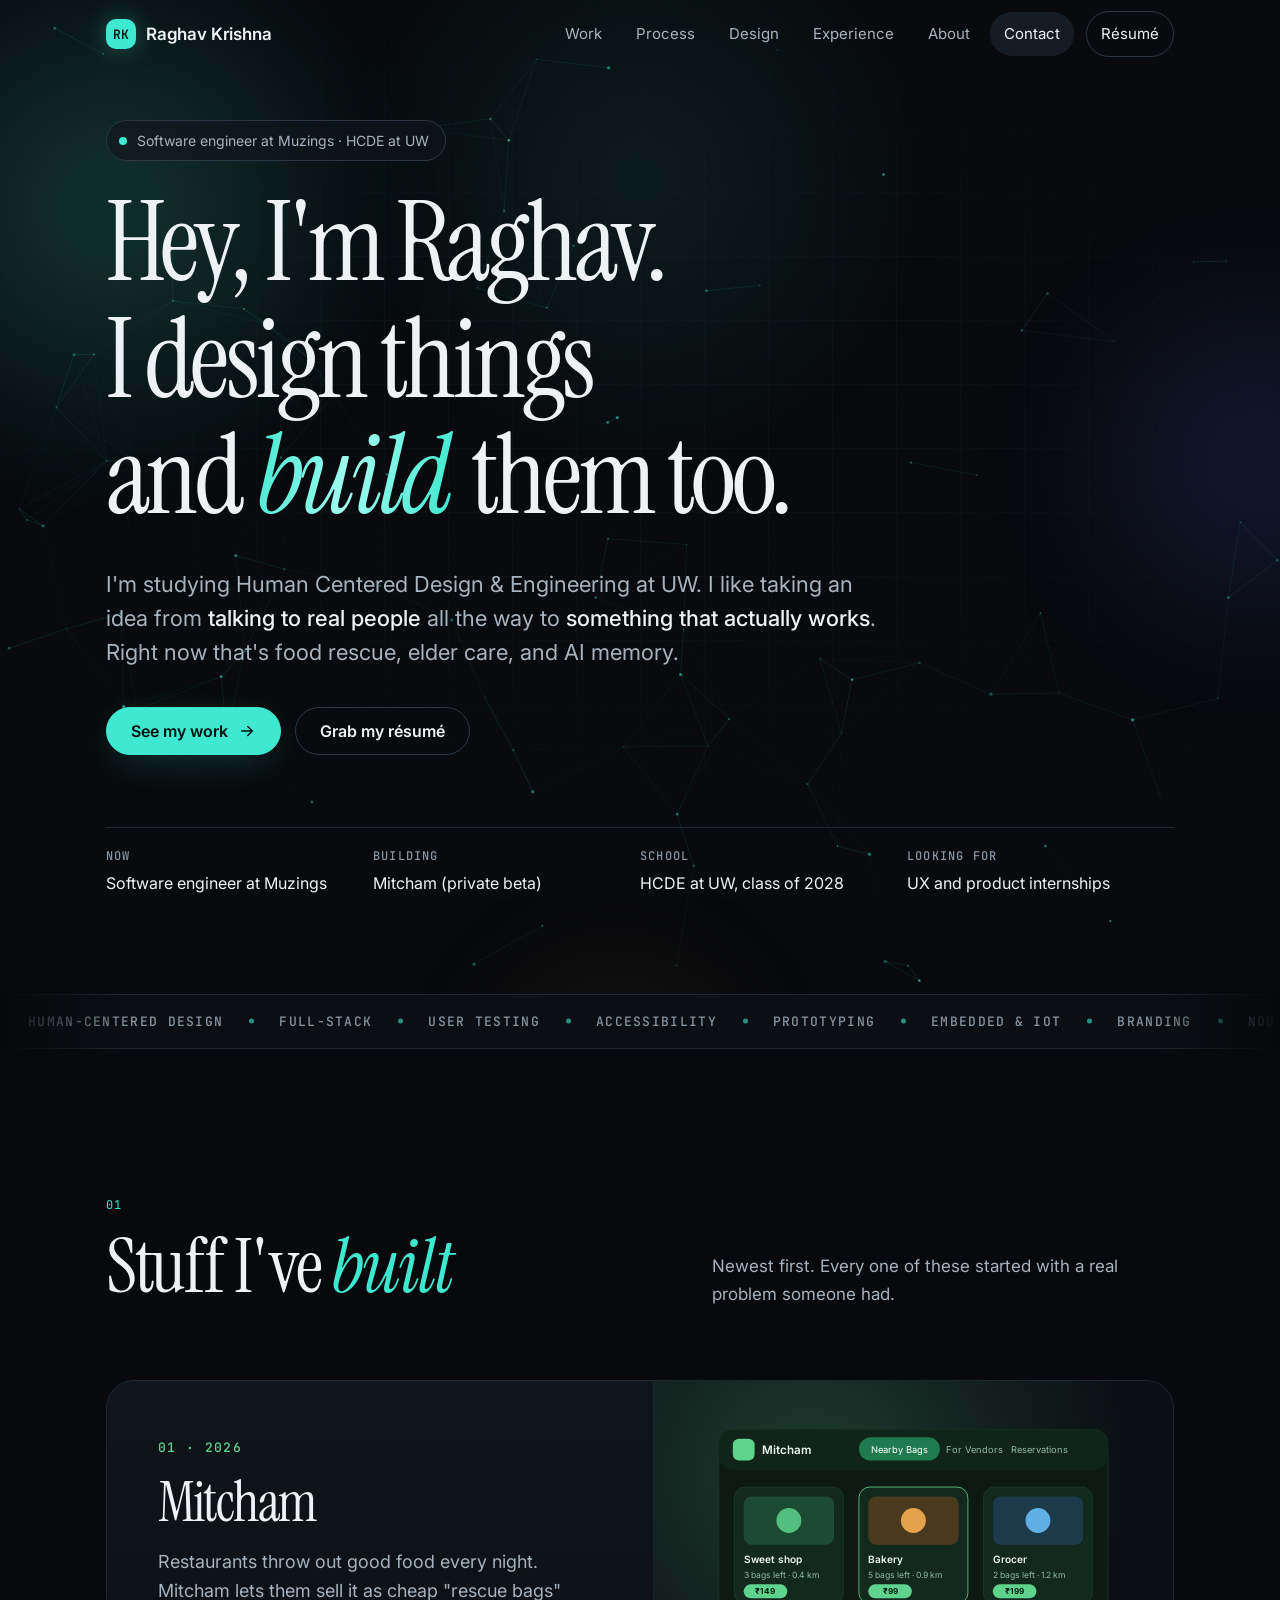
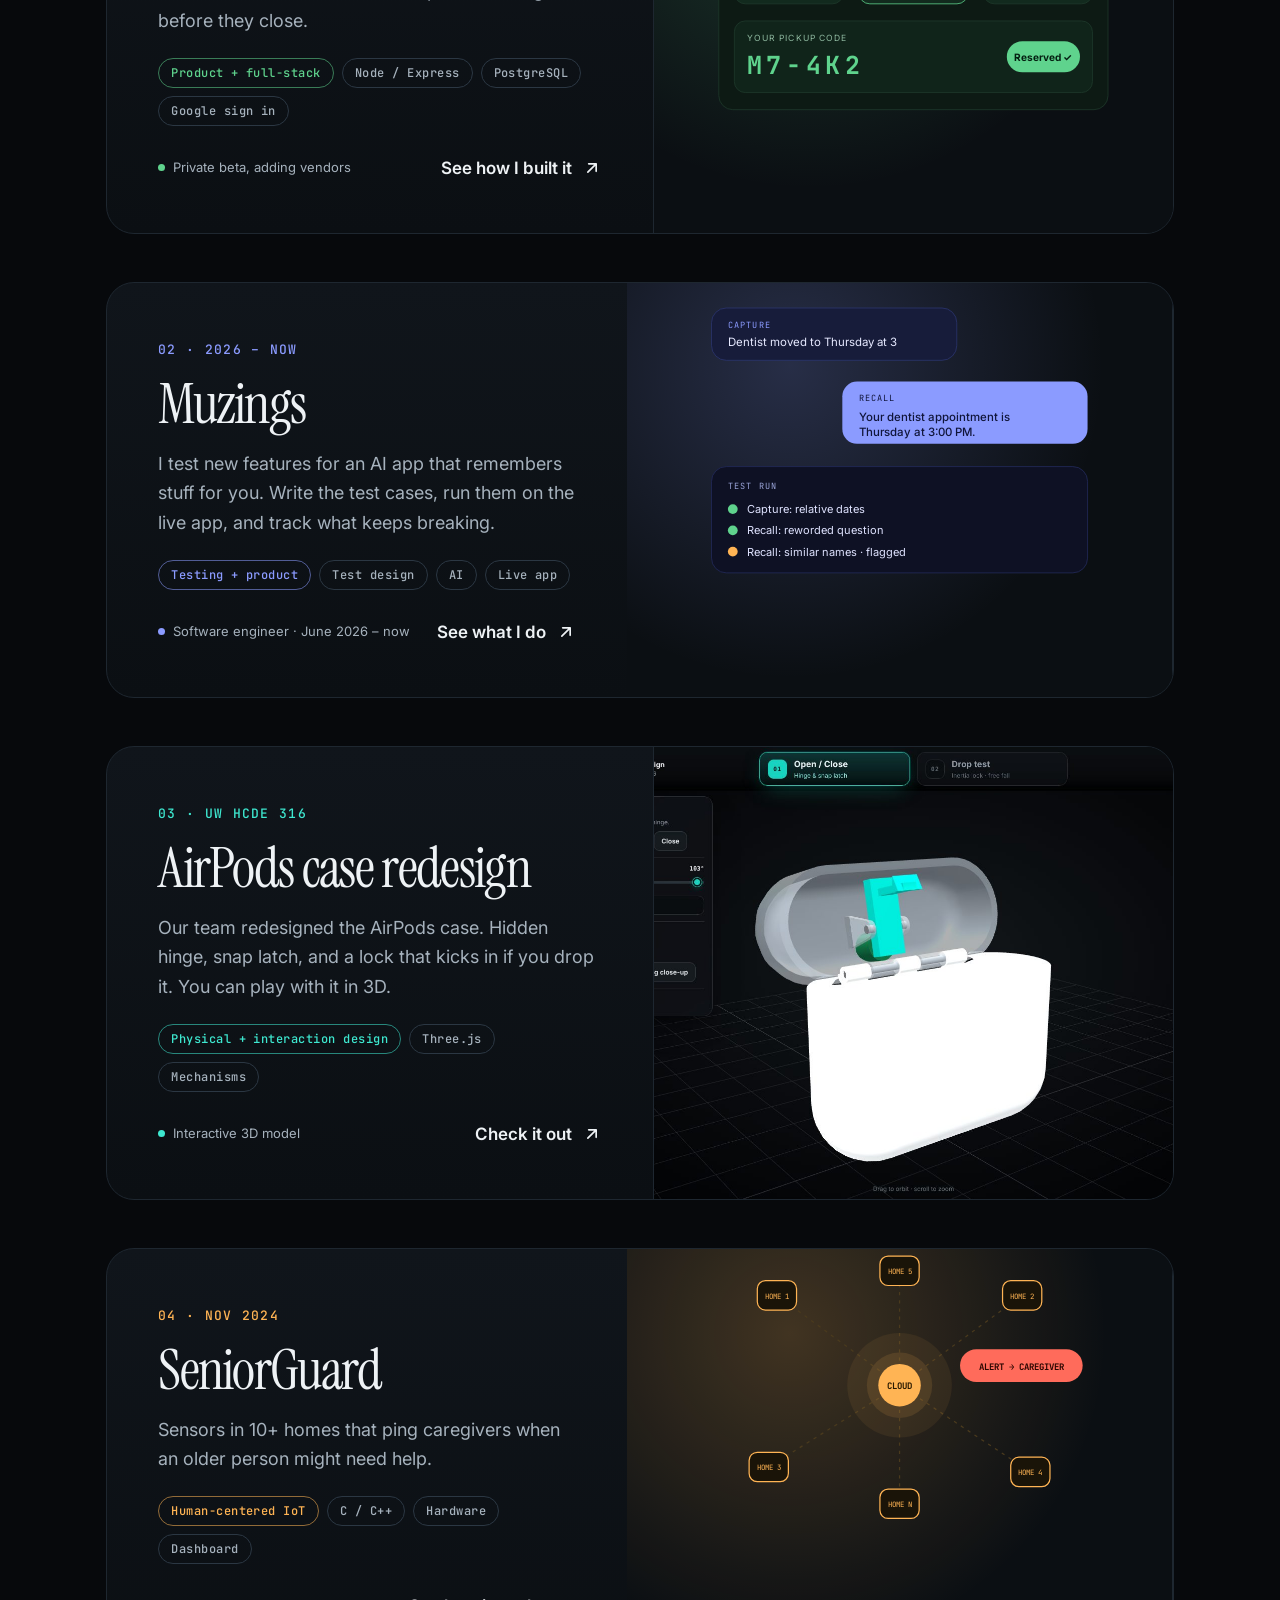
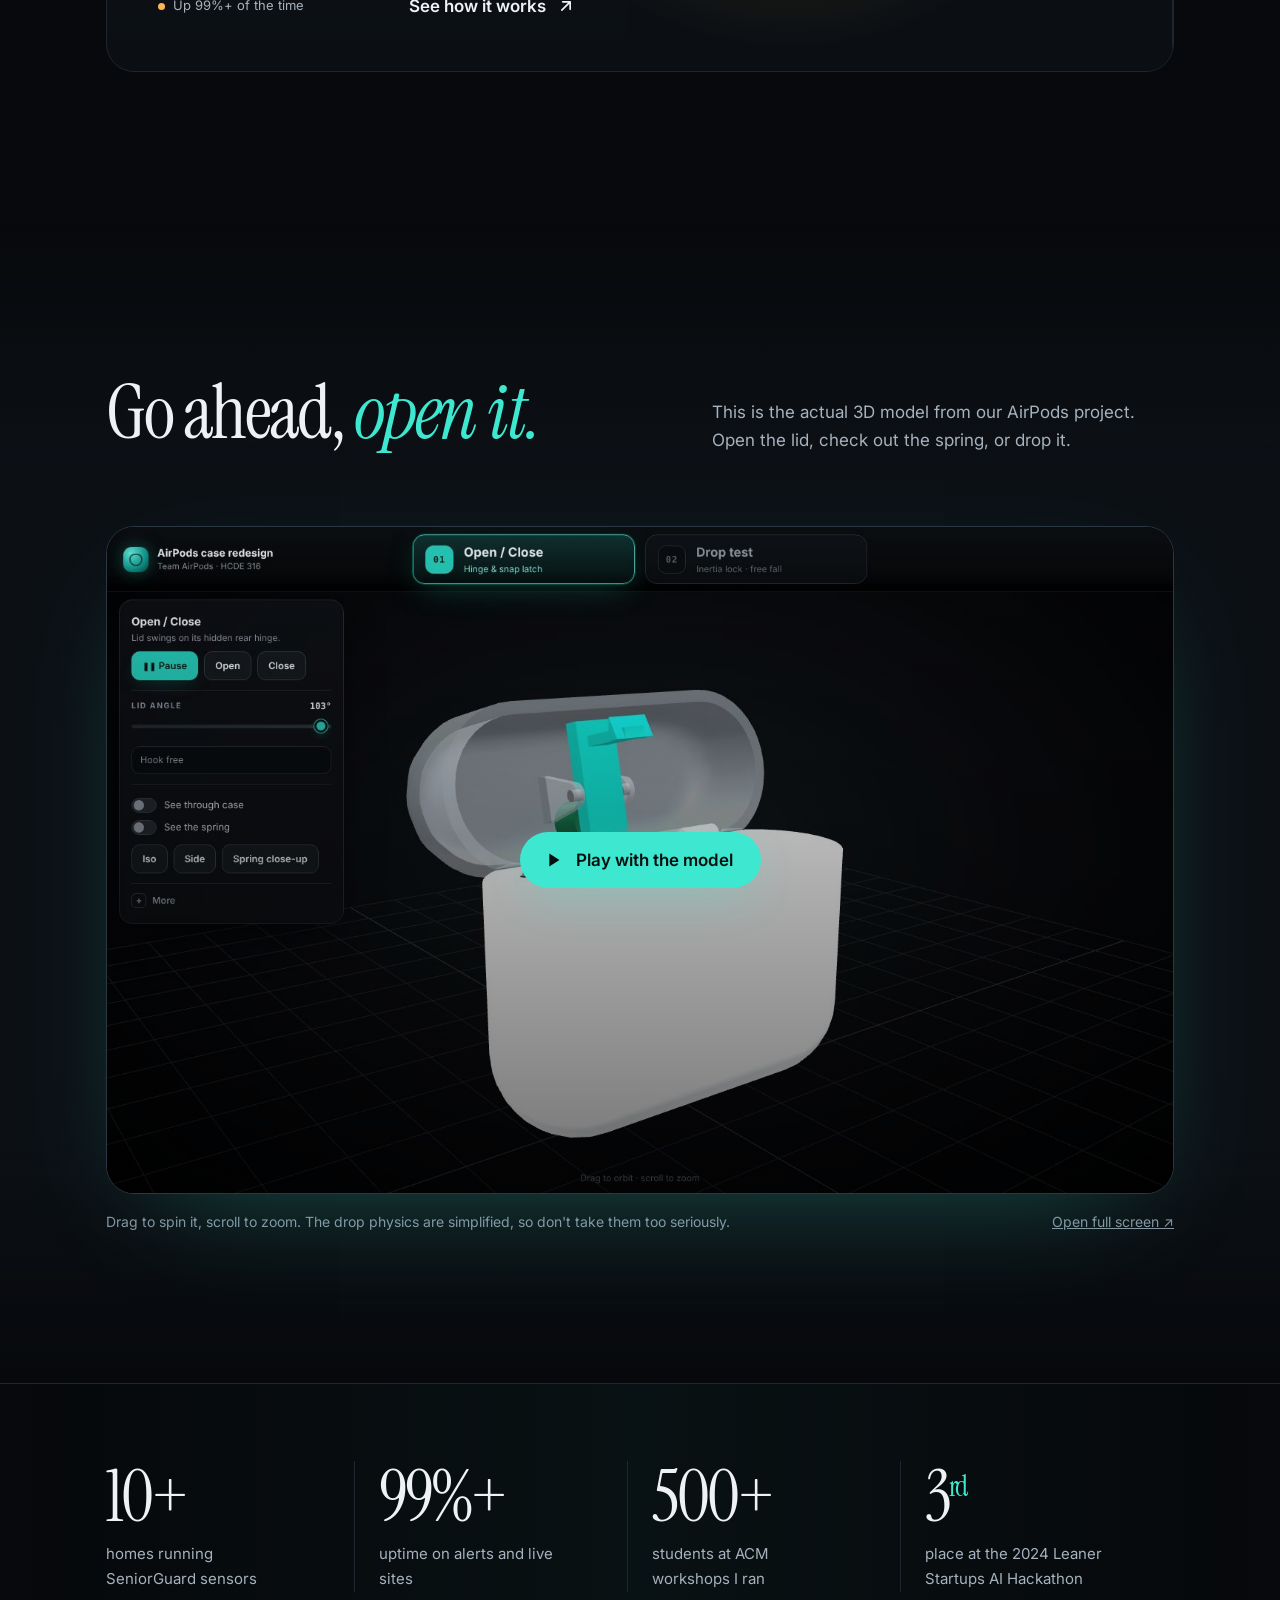
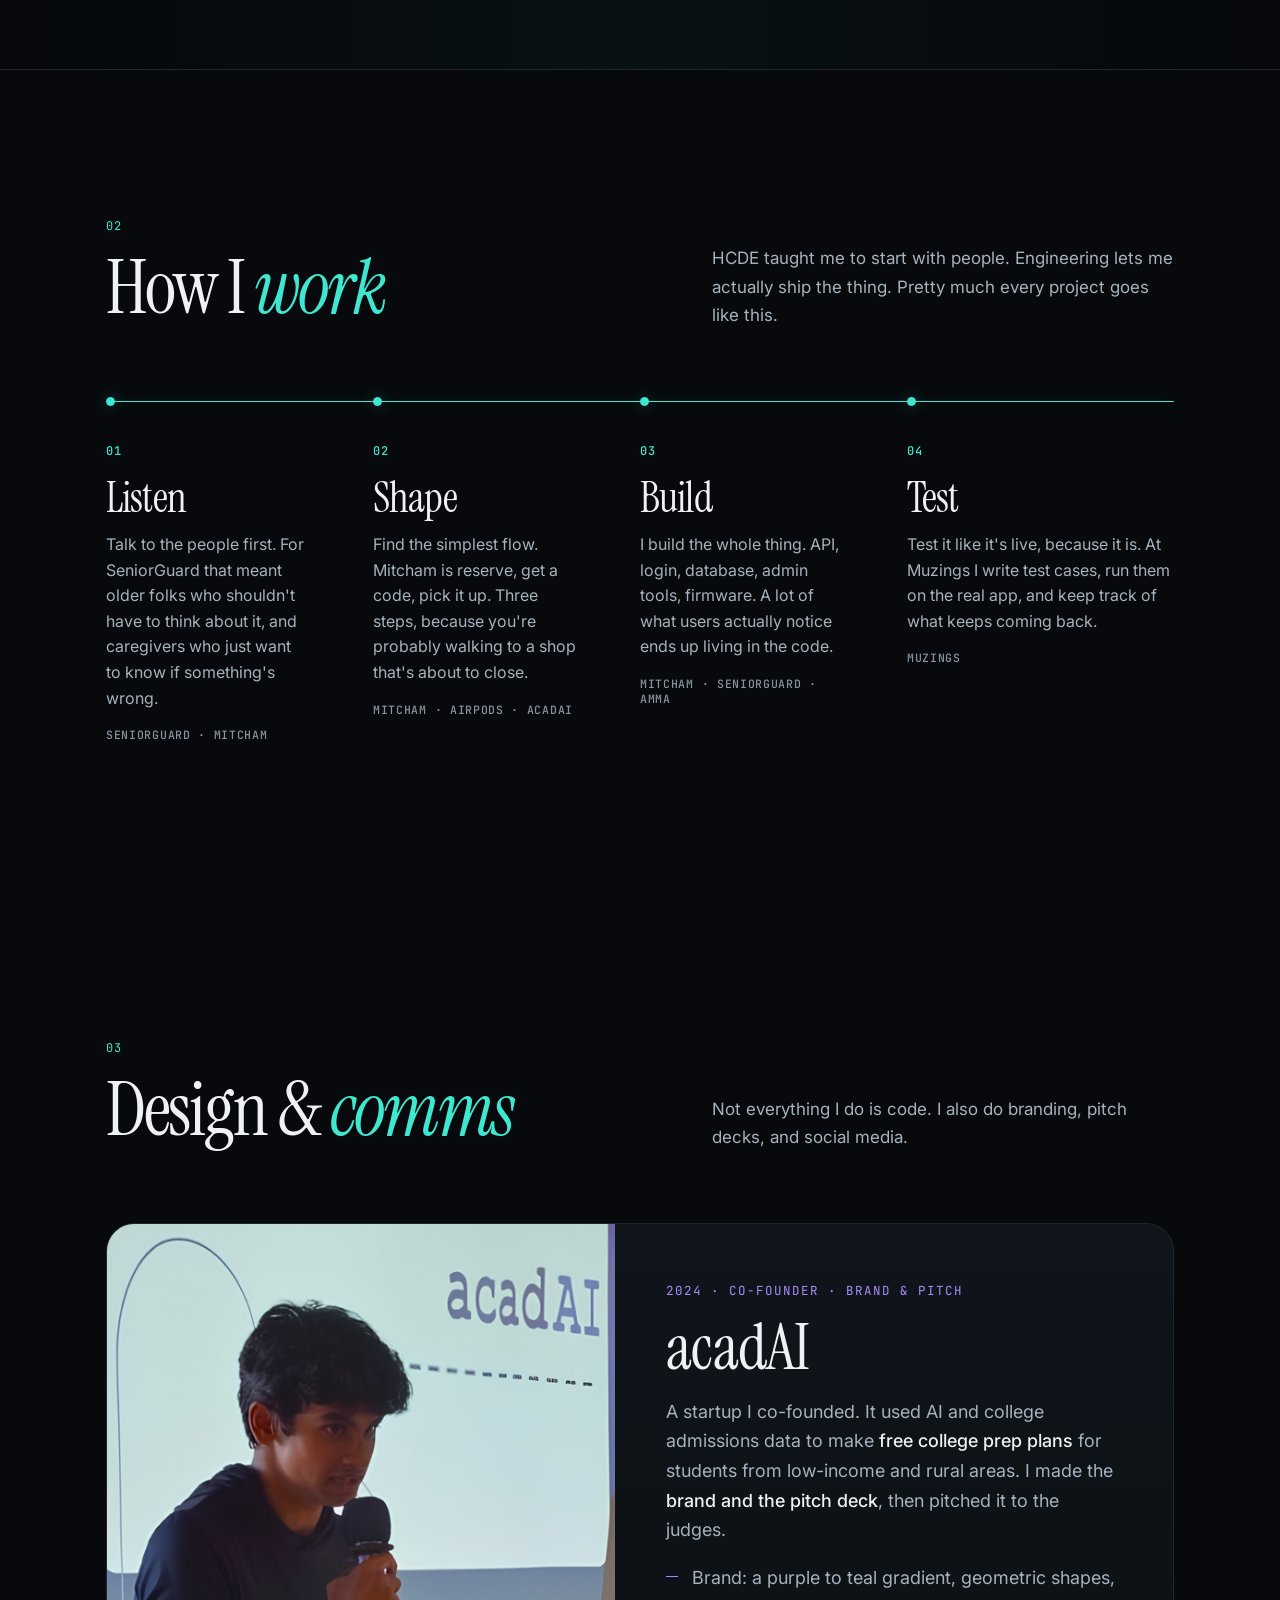
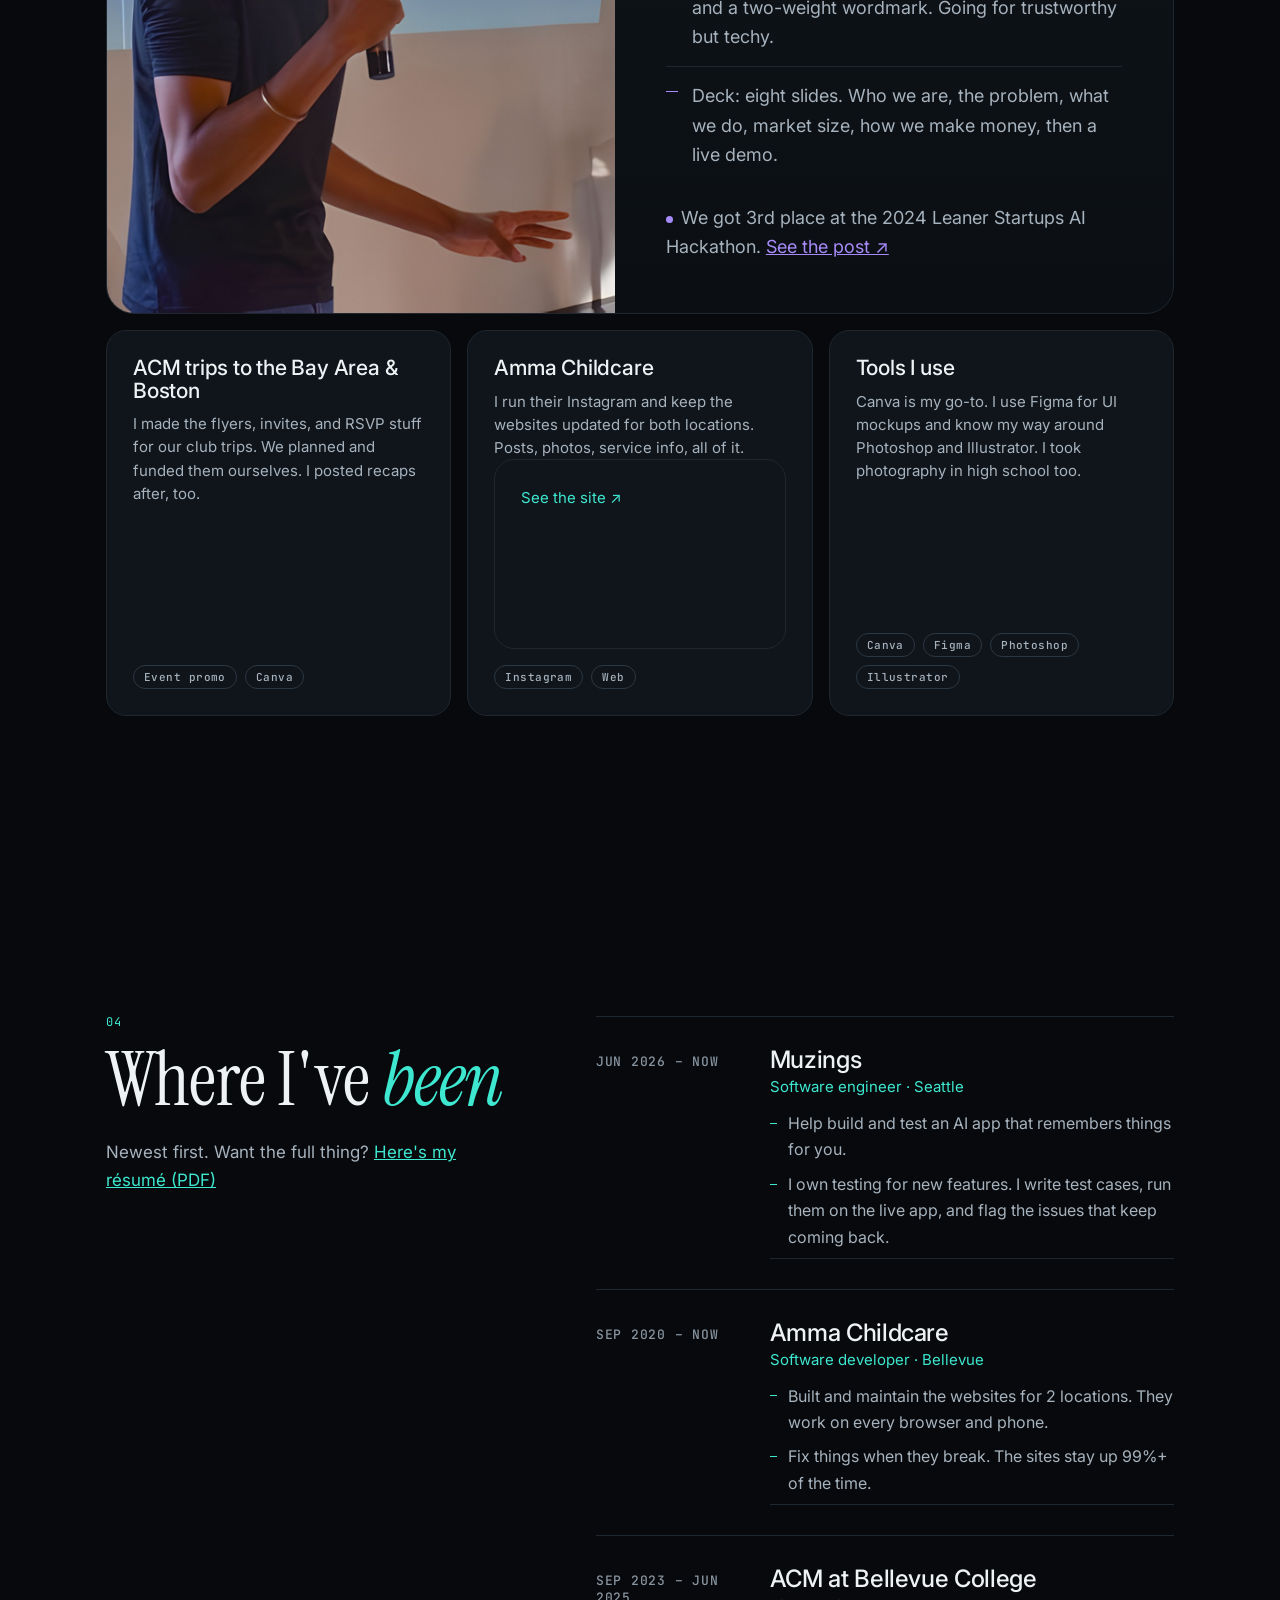
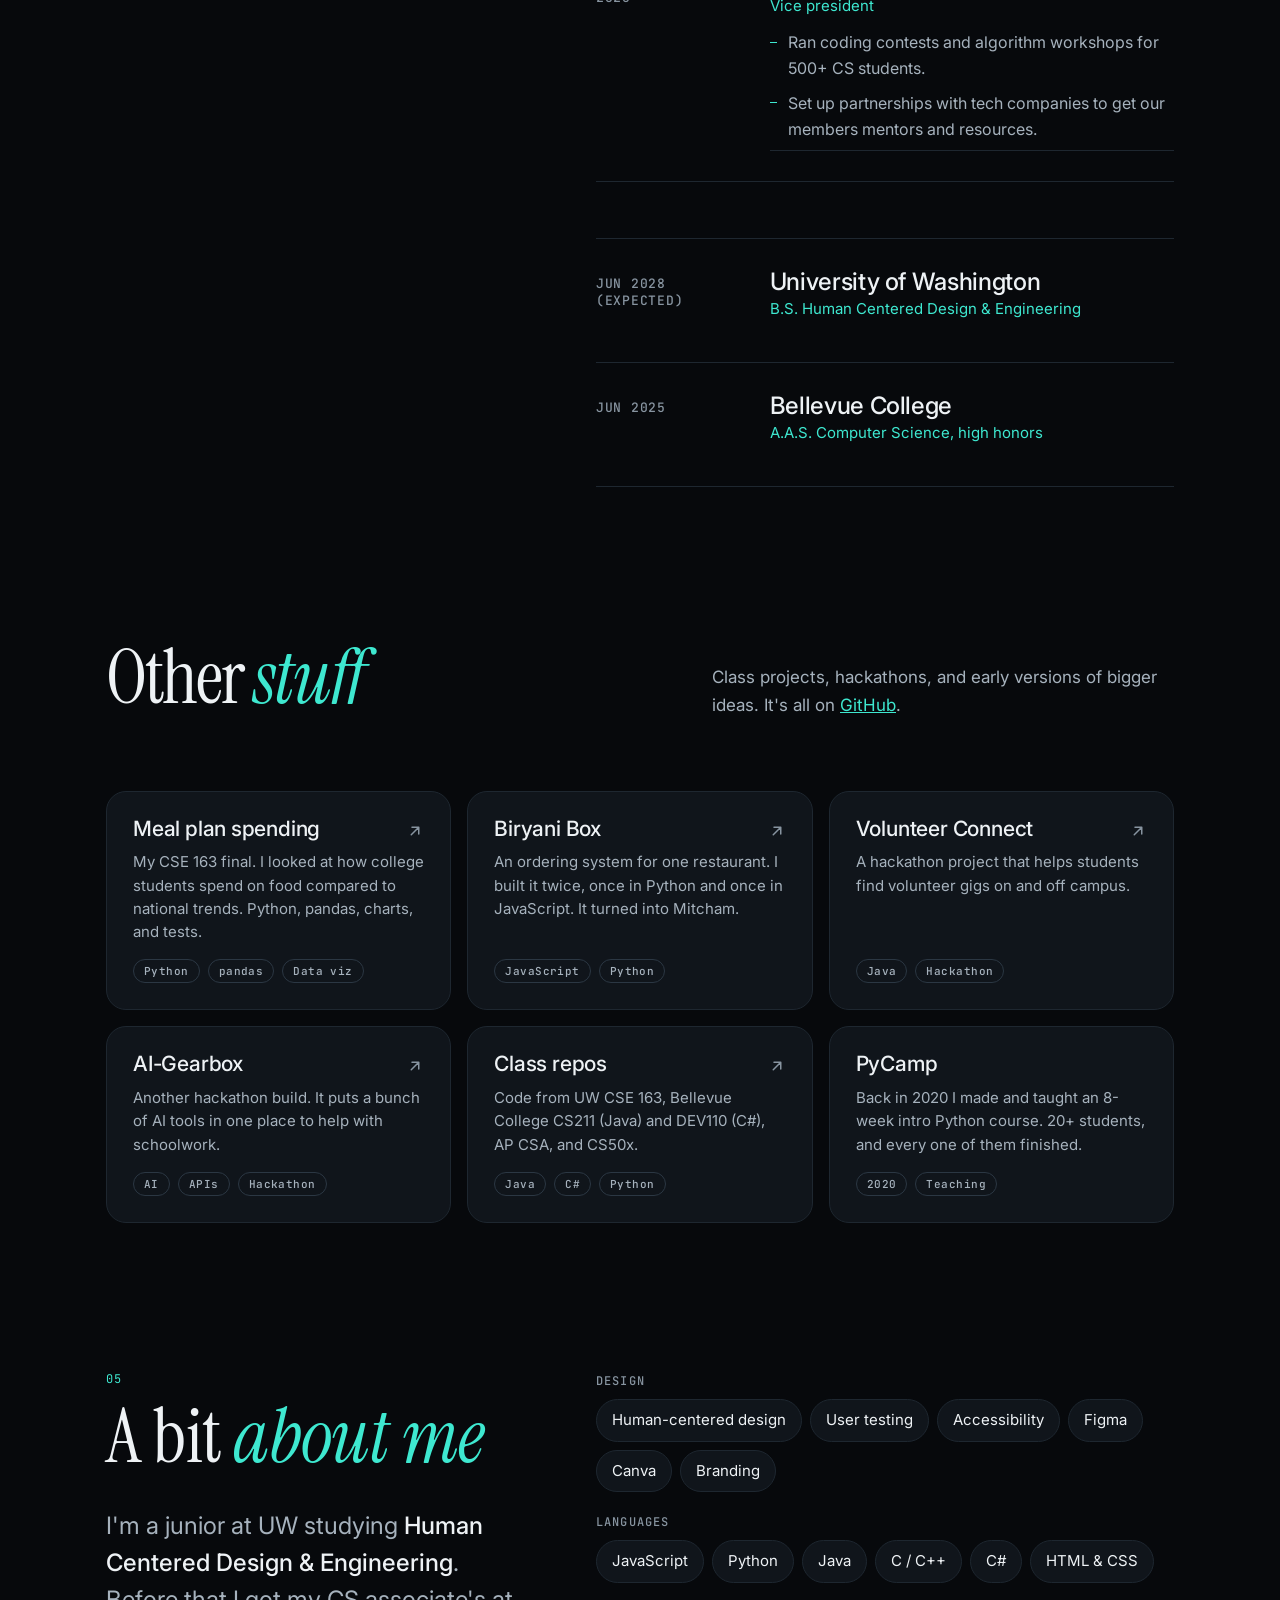
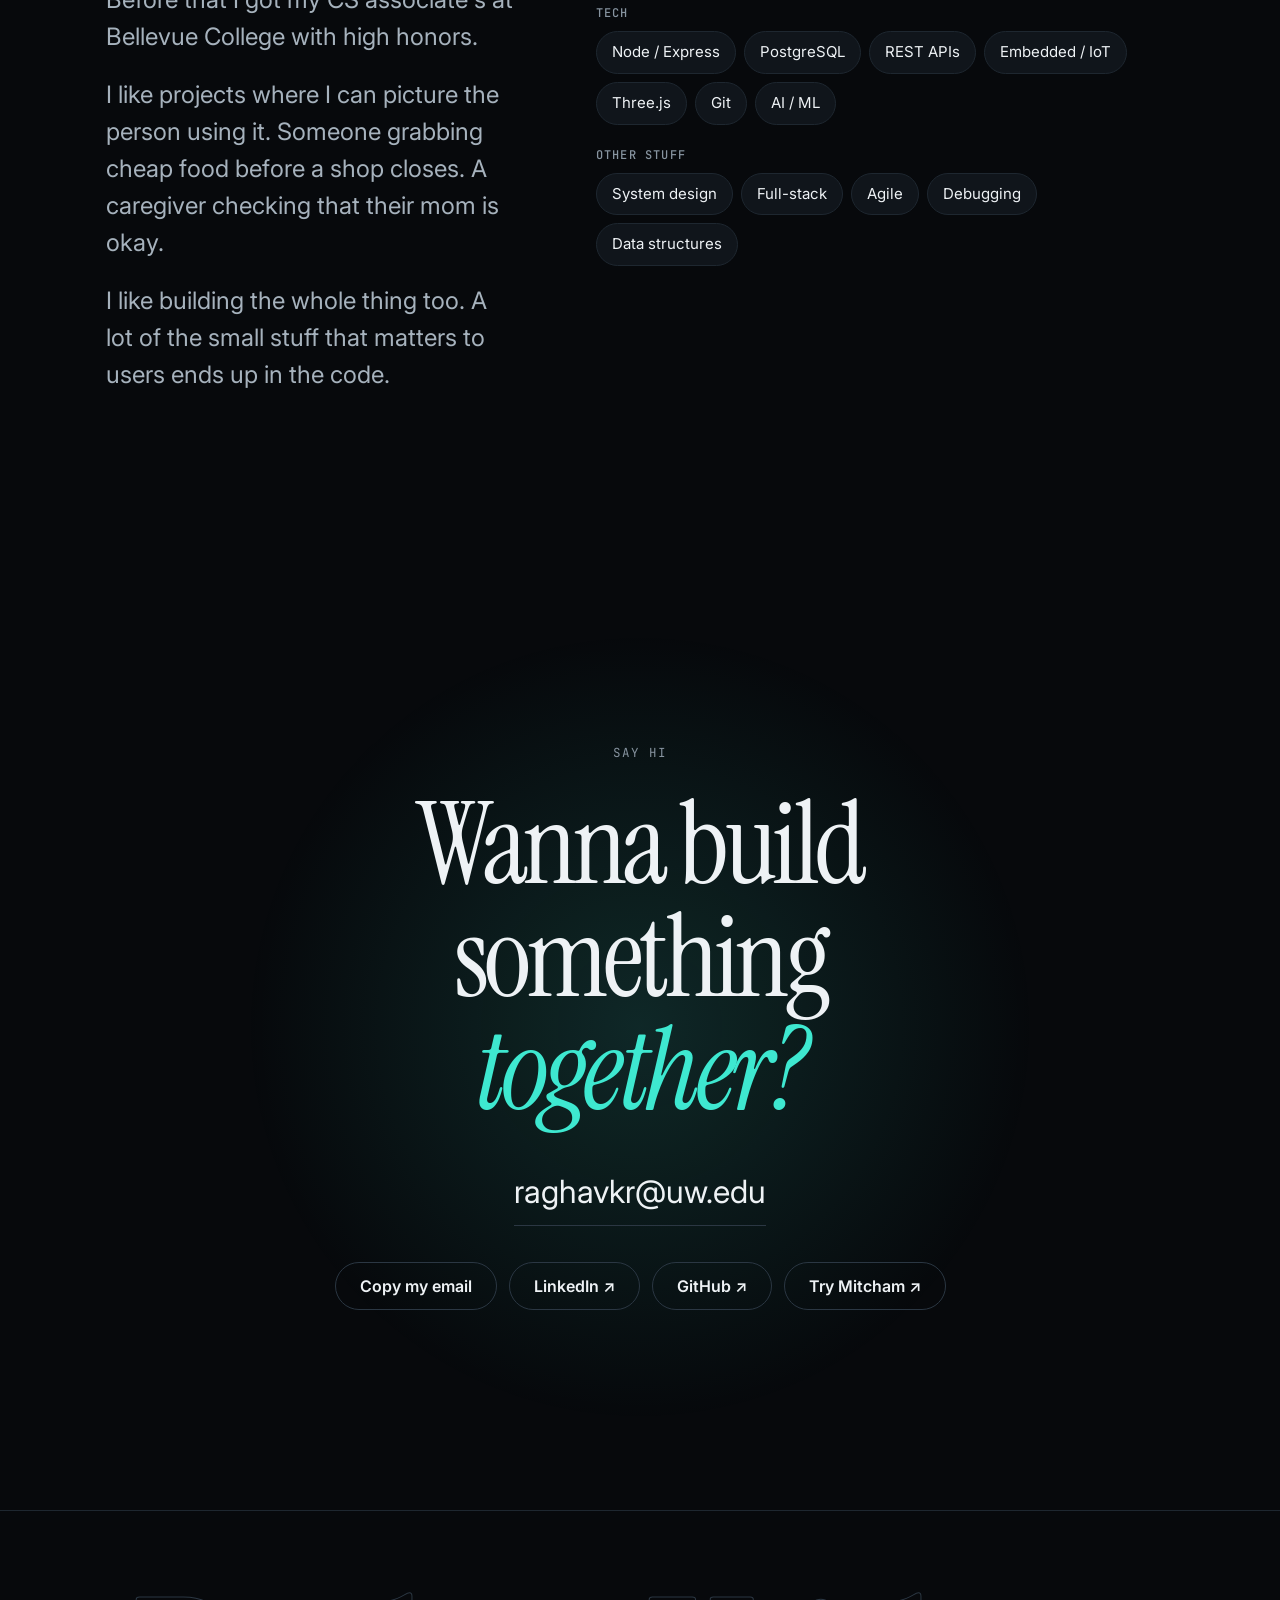
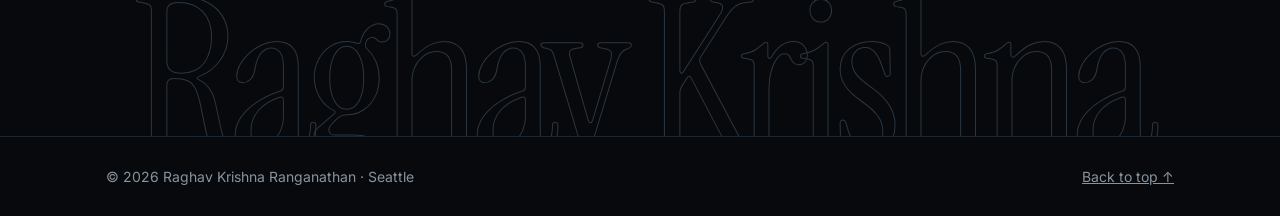
==== commit e30a5f5e: "Update print statements" ====
--- a/index.html
+++ b/index.html
@@ -3,13 +3,13 @@
 <head>
 <meta charset="utf-8">
 <meta name="viewport" content="width=device-width,initial-scale=1">
-<title>Raghav Krishna Ranganathan — HCDE designer who ships</title>
-<meta name="description" content="Raghav Krishna Ranganathan is a Human Centered Design & Engineering student at the University of Washington and a software engineer at Muzings. He designs, builds, and tests real products: Mitcham, SeniorGuard, acadAI.">
+<title>Raghav Krishna Ranganathan · Portfolio</title>
+<meta name="description" content="Hey, I'm Raghav. I study Human Centered Design & Engineering at UW and work as a software engineer at Muzings. Here's what I've designed and built.">
 <meta name="theme-color" content="#07090c">
 <link rel="canonical" href="https://raghavkr17.github.io/portfolio/">
 <meta property="og:type" content="website">
-<meta property="og:title" content="Raghav Krishna Ranganathan — designs and builds things people actually need">
-<meta property="og:description" content="HCDE @ UW · Software Engineer at Muzings · Creator of Mitcham and SeniorGuard.">
+<meta property="og:title" content="Raghav Krishna Ranganathan · Portfolio">
+<meta property="og:description" content="HCDE at UW. Software engineer at Muzings. I design things and build them too.">
 <meta property="og:image" content="https://raghavkr17.github.io/portfolio/assets/img/og.png">
 <meta name="twitter:card" content="summary_large_image">
 <link rel="icon" href="assets/img/favicon.svg" type="image/svg+xml">
@@ -18,7 +18,7 @@
 <link href="https://fonts.googleapis.com/css2?family=Inter:wght@400;500;600&family=Instrument+Serif:ital@0;1&family=JetBrains+Mono:wght@400;500&display=swap" rel="stylesheet">
 <link rel="stylesheet" href="assets/css/style.css">
 <script type="application/ld+json">
-{"@context":"https://schema.org","@type":"Person","name":"Raghav Krishna Ranganathan","jobTitle":"Software Engineer","worksFor":{"@type":"Organization","name":"Muzings"},"alumniOf":[{"@type":"CollegeOrUniversity","name":"University of Washington"},{"@type":"CollegeOrUniversity","name":"Bellevue College"}],"email":"mailto:raghavkr@uw.edu","url":"https://raghavkr17.github.io/portfolio/","sameAs":["https://www.linkedin.com/in/raghav-kr","https://github.com/raghavkr17"],"address":{"@type":"PostalAddress","addressLocality":"Seattle","addressRegion":"WA"}}
+{"@context":"https://schema.org","@type":"Person","name":"Raghav Krishna Ranganathan","jobTitle":"Software Engineer","worksFor":{"@type":"Organization","name":"Muzings"},"alumniOf":[{"@type":"CollegeOrUniversity","name":"University of Washington"},{"@type":"CollegeOrUniversity","name":"Bellevue College"}],"email":"mailto:raghavkr@uw.edu","url":"https://raghavkr17.github.io/portfolio/","sameAs":["https://www.linkedin.com/in/raghav-kr","https://github.com/raghavkr17"]}
 </script>
 </head>
 <body>
@@ -26,7 +26,6 @@
 <div class="intro" aria-hidden="true"><span class="intro-name">Raghav Krishna</span><span class="intro-bar"></span></div>
 <div class="prog" aria-hidden="true"></div>
 <div class="spot" aria-hidden="true"></div>
-<div class="cur" aria-hidden="true"></div>
 
 <header class="hdr">
   <div class="wrap">
@@ -51,39 +50,38 @@
   <div class="aurora" aria-hidden="true"><i></i><i></i><i></i></div>
   <div class="grid" aria-hidden="true"></div>
   <div class="wrap">
-    <p class="eyebrow rv"><span class="dot" aria-hidden="true"></span>Software Engineer at Muzings · HCDE at UW · Seattle</p>
+    <p class="eyebrow rv"><span class="dot" aria-hidden="true"></span>Software engineer at Muzings · HCDE at UW</p>
     <h1>
-      <span class="line"><span style="--d:.05s">I design and build</span></span>
-      <span class="line"><span style="--d:.15s">things people</span></span>
-      <span class="line"><span style="--d:.25s"><em class="ital">actually</em> need.</span></span>
+      <span class="line"><span style="--d:.05s">Hey, I'm Raghav.</span></span>
+      <span class="line"><span style="--d:.15s">I design things</span></span>
+      <span class="line"><span style="--d:.25s">and <em class="ital">build</em> them too.</span></span>
     </h1>
-    <p class="lede rv" style="--d:.35s">Human Centered Design &amp; Engineering student who ships. I take a product from the <b>first user conversation</b> to a <b>live, tested release</b>: food rescue, elder care, AI memory.</p>
+    <p class="lede rv" style="--d:.35s">I'm studying Human Centered Design &amp; Engineering at UW. I like taking an idea from <b>talking to real people</b> all the way to <b>something that actually works</b>. Right now that's food rescue, elder care, and AI memory.</p>
     <div class="cta rv" style="--d:.45s">
-      <a class="btn primary mag" href="#work">See selected work <svg viewBox="0 0 24 24" fill="none" stroke="currentColor" stroke-width="2" stroke-linecap="round" stroke-linejoin="round" aria-hidden="true"><path d="M5 12h14M13 6l6 6-6 6"/></svg></a>
-      <a class="btn mag" href="assets/Raghav-Krishna-Ranganathan-Resume.pdf" target="_blank" rel="noopener">Download résumé</a>
+      <a class="btn primary mag" href="#work">See my work <svg viewBox="0 0 24 24" fill="none" stroke="currentColor" stroke-width="2" stroke-linecap="round" stroke-linejoin="round" aria-hidden="true"><path d="M5 12h14M13 6l6 6-6 6"/></svg></a>
+      <a class="btn mag" href="assets/Raghav-Krishna-Ranganathan-Resume.pdf" target="_blank" rel="noopener">Grab my résumé</a>
     </div>
     <dl class="facts rv" style="--d:.55s">
-      <div><dt>Now</dt><dd>Software Engineer, Muzings</dd></div>
-      <div><dt>Building</dt><dd>Mitcham, in private beta</dd></div>
-      <div><dt>Studying</dt><dd>B.S. HCDE, UW · June 2028</dd></div>
-      <div><dt>Open to</dt><dd>UX engineering &amp; product internships</dd></div>
+      <div><dt>Now</dt><dd>Software engineer at Muzings</dd></div>
+      <div><dt>Building</dt><dd>Mitcham (private beta)</dd></div>
+      <div><dt>School</dt><dd>HCDE at UW, class of 2028</dd></div>
+      <div><dt>Looking for</dt><dd>UX and product internships</dd></div>
     </dl>
   </div>
-  <div class="scroll-cue" aria-hidden="true">Scroll</div>
 </section>
 
 <!-- ================= MARQUEE ================= -->
 <div class="marquee" aria-hidden="true"><div class="track">
-  <span>Human-centered design</span><span>Full-stack engineering</span><span>Usability &amp; QA testing</span><span>Accessibility</span><span>Prototyping</span><span>Embedded &amp; IoT</span><span>Brand &amp; pitch design</span><span>Node / Express</span><span>PostgreSQL</span><span>Three.js</span><span>Python</span><span>Figma</span>
-  <span>Human-centered design</span><span>Full-stack engineering</span><span>Usability &amp; QA testing</span><span>Accessibility</span><span>Prototyping</span><span>Embedded &amp; IoT</span><span>Brand &amp; pitch design</span><span>Node / Express</span><span>PostgreSQL</span><span>Three.js</span><span>Python</span><span>Figma</span>
+  <span>Human-centered design</span><span>Full-stack</span><span>User testing</span><span>Accessibility</span><span>Prototyping</span><span>Embedded &amp; IoT</span><span>Branding</span><span>Node / Express</span><span>PostgreSQL</span><span>Three.js</span><span>Python</span><span>Figma</span>
+  <span>Human-centered design</span><span>Full-stack</span><span>User testing</span><span>Accessibility</span><span>Prototyping</span><span>Embedded &amp; IoT</span><span>Branding</span><span>Node / Express</span><span>PostgreSQL</span><span>Three.js</span><span>Python</span><span>Figma</span>
 </div></div>
 
 <!-- ================= SELECTED WORK ================= -->
 <section class="sec" id="work">
   <div class="wrap">
     <div class="sec-head">
-      <h2 class="rv"><span class="mono idx">01</span>Selected <span class="ital">work</span></h2>
-      <p class="rv">Four projects, newest first. Each one started with a real person's problem and ended in something that runs.</p>
+      <h2 class="rv"><span class="mono idx">01</span>Stuff I've <span class="ital">built</span></h2>
+      <p class="rv">Newest first. Every one of these started with a real problem someone had.</p>
     </div>
 
     <div class="work">
@@ -93,12 +91,12 @@
           <div>
             <span class="num">01 · 2026</span>
             <h3>Mitcham</h3>
-            <p class="one">A two-sided marketplace that turns restaurants' end-of-day surplus into discounted "rescue bags" customers pick up before closing.</p>
-            <div class="tags"><span class="tag hot">Product + full-stack</span><span class="tag">Node / Express</span><span class="tag">PostgreSQL</span><span class="tag">Google OAuth</span></div>
+            <p class="one">Restaurants throw out good food every night. Mitcham lets them sell it as cheap "rescue bags" before they close.</p>
+            <div class="tags"><span class="tag hot">Product + full-stack</span><span class="tag">Node / Express</span><span class="tag">PostgreSQL</span><span class="tag">Google sign in</span></div>
           </div>
           <div class="card-foot">
-            <span class="status"><i></i>Private beta · onboarding vendors</span>
-            <span class="more">Read case study <svg viewBox="0 0 24 24" fill="none" stroke="currentColor" stroke-width="2" stroke-linecap="round" stroke-linejoin="round" aria-hidden="true"><path d="M7 17 17 7M8 7h9v9"/></svg></span>
+            <span class="status"><i></i>Private beta, adding vendors</span>
+            <span class="more">See how I built it <svg viewBox="0 0 24 24" fill="none" stroke="currentColor" stroke-width="2" stroke-linecap="round" stroke-linejoin="round" aria-hidden="true"><path d="M7 17 17 7M8 7h9v9"/></svg></span>
           </div>
         </div>
         <div class="card-art" aria-hidden="true">
@@ -127,12 +125,12 @@
           <div>
             <span class="num">02 · 2026 – NOW</span>
             <h3>Muzings</h3>
-            <p class="one">Owning quality for an early-stage AI startup's capture-and-recall memory assistant: test design, live runs, issue patterns.</p>
-            <div class="tags"><span class="tag hot">QA + product</span><span class="tag">Test design</span><span class="tag">AI / ML</span><span class="tag">Live product</span></div>
+            <p class="one">I test new features for an AI app that remembers stuff for you. Write the test cases, run them on the live app, and track what keeps breaking.</p>
+            <div class="tags"><span class="tag hot">Testing + product</span><span class="tag">Test design</span><span class="tag">AI</span><span class="tag">Live app</span></div>
           </div>
           <div class="card-foot">
-            <span class="status"><i></i>Software Engineer · Jun 2026 – present</span>
-            <span class="more">Read case study <svg viewBox="0 0 24 24" fill="none" stroke="currentColor" stroke-width="2" stroke-linecap="round" stroke-linejoin="round" aria-hidden="true"><path d="M7 17 17 7M8 7h9v9"/></svg></span>
+            <span class="status"><i></i>Software engineer · June 2026 – now</span>
+            <span class="more">See what I do <svg viewBox="0 0 24 24" fill="none" stroke="currentColor" stroke-width="2" stroke-linecap="round" stroke-linejoin="round" aria-hidden="true"><path d="M7 17 17 7M8 7h9v9"/></svg></span>
           </div>
         </div>
         <div class="card-art" aria-hidden="true">
@@ -140,7 +138,7 @@
             <g class="f1"><rect x="30" y="28" width="300" height="64" rx="18" fill="#171c3a" stroke="#2c356e"/><text x="50" y="52" fill="#8b9bff" font-size="10.5" font-family="JetBrains Mono,monospace" letter-spacing="1.4">CAPTURE</text><text x="50" y="74" fill="#e6e9ff" font-size="14">Dentist moved to Thursday at 3</text></g>
             <g class="f2"><rect x="190" y="118" width="300" height="76" rx="18" fill="#8b9bff"/><text x="210" y="142" fill="#10153a" font-size="10.5" font-family="JetBrains Mono,monospace" letter-spacing="1.4">RECALL</text><text x="210" y="166" fill="#10153a" font-size="14" font-weight="500">Your dentist appointment is</text><text x="210" y="184" fill="#10153a" font-size="14" font-weight="500">Thursday at 3:00 PM.</text></g>
             <g class="f3"><rect x="30" y="222" width="460" height="130" rx="18" fill="#0e1124" stroke="#232a5a"/><text x="50" y="250" fill="#9aa4d8" font-size="10.5" font-family="JetBrains Mono,monospace" letter-spacing="1.4">TEST RUN</text>
-            <g font-size="13.5" fill="#dfe3ff"><circle cx="56" cy="274" r="6" fill="#5fd38d"/><text x="74" y="279">Capture: relative dates</text><circle cx="56" cy="300" r="6" fill="#5fd38d"/><text x="74" y="305">Recall: paraphrased query</text><circle cx="56" cy="326" r="6" fill="#ffb454"/><text x="74" y="331">Recall: ambiguous names · tracked</text></g></g>
+            <g font-size="13.5" fill="#dfe3ff"><circle cx="56" cy="274" r="6" fill="#5fd38d"/><text x="74" y="279">Capture: relative dates</text><circle cx="56" cy="300" r="6" fill="#5fd38d"/><text x="74" y="305">Recall: reworded question</text><circle cx="56" cy="326" r="6" fill="#ffb454"/><text x="74" y="331">Recall: similar names · flagged</text></g></g>
           </svg>
         </div>
       </a>
@@ -151,15 +149,15 @@
           <div>
             <span class="num">03 · UW HCDE 316</span>
             <h3>AirPods case redesign</h3>
-            <p class="one">A team redesign of the AirPods case: hidden rear hinge, snap latch, and an inertia lock that trips mid-fall. Explore it in 3D.</p>
-            <div class="tags"><span class="tag hot">Physical + interaction design</span><span class="tag">Three.js</span><span class="tag">Mechanism design</span></div>
+            <p class="one">Our team redesigned the AirPods case. Hidden hinge, snap latch, and a lock that kicks in if you drop it. You can play with it in 3D.</p>
+            <div class="tags"><span class="tag hot">Physical + interaction design</span><span class="tag">Three.js</span><span class="tag">Mechanisms</span></div>
           </div>
           <div class="card-foot">
-            <span class="status"><i></i>Interactive 3D viewer</span>
-            <span class="more">Read case study <svg viewBox="0 0 24 24" fill="none" stroke="currentColor" stroke-width="2" stroke-linecap="round" stroke-linejoin="round" aria-hidden="true"><path d="M7 17 17 7M8 7h9v9"/></svg></span>
-          </div>
-        </div>
-        <div class="card-art"><img src="assets/img/airpods-viewer.jpg" alt="3D model of the redesigned AirPods case with its lid open, showing the hinge and cyan latch hook" decoding="async" width="1440" height="900"></div>
+            <span class="status"><i></i>Interactive 3D model</span>
+            <span class="more">Check it out <svg viewBox="0 0 24 24" fill="none" stroke="currentColor" stroke-width="2" stroke-linecap="round" stroke-linejoin="round" aria-hidden="true"><path d="M7 17 17 7M8 7h9v9"/></svg></span>
+          </div>
+        </div>
+        <div class="card-art"><img src="assets/img/airpods-viewer.jpg" alt="3D model of the redesigned AirPods case with the lid open, showing the hinge and latch hook" decoding="async" width="1440" height="900"></div>
       </a>
 
       <!-- SeniorGuard -->
@@ -168,12 +166,12 @@
           <div>
             <span class="num">04 · NOV 2024</span>
             <h3>SeniorGuard</h3>
-            <p class="one">An IoT health-monitoring system across 10+ households that alerts caregivers automatically when an elderly person needs help.</p>
-            <div class="tags"><span class="tag hot">Human-centered IoT</span><span class="tag">C / C++</span><span class="tag">Embedded</span><span class="tag">Cloud dashboard</span></div>
+            <p class="one">Sensors in 10+ homes that ping caregivers when an older person might need help.</p>
+            <div class="tags"><span class="tag hot">Human-centered IoT</span><span class="tag">C / C++</span><span class="tag">Hardware</span><span class="tag">Dashboard</span></div>
           </div>
           <div class="card-foot">
-            <span class="status"><i></i>99%+ uptime</span>
-            <span class="more">Read case study <svg viewBox="0 0 24 24" fill="none" stroke="currentColor" stroke-width="2" stroke-linecap="round" stroke-linejoin="round" aria-hidden="true"><path d="M7 17 17 7M8 7h9v9"/></svg></span>
+            <span class="status"><i></i>Up 99%+ of the time</span>
+            <span class="more">See how it works <svg viewBox="0 0 24 24" fill="none" stroke="currentColor" stroke-width="2" stroke-linecap="round" stroke-linejoin="round" aria-hidden="true"><path d="M7 17 17 7M8 7h9v9"/></svg></span>
           </div>
         </div>
         <div class="card-art" aria-hidden="true">
@@ -195,25 +193,25 @@
 <section class="sec play" id="play" aria-labelledby="play-h">
   <div class="wrap">
     <div class="sec-head">
-      <h2 id="play-h" class="rv">Don't just read it. <span class="ital">Open it.</span></h2>
-      <p class="rv">The redesigned AirPods case, live. Open and close the lid, peek at the spring, or run the drop test.</p>
-    </div>
-    <div class="viewer rv" data-viewer="work/airpods-viewer.html" data-title="Interactive 3D viewer of the AirPods case redesign">
-      <img src="assets/img/airpods-viewer.jpg" alt="Preview of the 3D viewer showing the redesigned case open" loading="lazy" width="1440" height="900">
-      <div class="veil"><button class="go mag" type="button"><svg viewBox="0 0 24 24" fill="currentColor" aria-hidden="true"><path d="M8 5v14l11-7z"/></svg>Launch interactive viewer</button></div>
-    </div>
-    <p class="caption rv"><span>Drag to orbit · scroll to zoom. The drop-test physics are simplified and illustrative.</span><a href="work/airpods-viewer.html" target="_blank" rel="noopener">Open full screen ↗</a></p>
+      <h2 id="play-h" class="rv">Go ahead, <span class="ital">open it.</span></h2>
+      <p class="rv">This is the actual 3D model from our AirPods project. Open the lid, check out the spring, or drop it.</p>
+    </div>
+    <div class="viewer rv" data-viewer="work/airpods-viewer.html" data-title="Interactive 3D model of the AirPods case redesign">
+      <img src="assets/img/airpods-viewer.jpg" alt="Preview of the 3D model with the case open" loading="lazy" width="1440" height="900">
+      <div class="veil"><button class="go mag" type="button"><svg viewBox="0 0 24 24" fill="currentColor" aria-hidden="true"><path d="M8 5v14l11-7z"/></svg>Play with the model</button></div>
+    </div>
+    <p class="caption rv"><span>Drag to spin it, scroll to zoom. The drop physics are simplified, so don't take them too seriously.</span><a href="work/airpods-viewer.html" target="_blank" rel="noopener">Open full screen ↗</a></p>
   </div>
 </section>
 
 <!-- ================= STATS ================= -->
-<section class="stats-band" aria-label="By the numbers">
+<section class="stats-band" aria-label="Some numbers">
   <div class="wrap">
     <ul class="band">
-      <li class="rv"><strong><span class="count" data-to="10">0</span>+</strong><span>households on the SeniorGuard sensor network</span></li>
-      <li class="rv" style="--d:.08s"><strong><span class="count" data-to="99">0</span>%+</strong><span>uptime on safety alerts and production sites</span></li>
-      <li class="rv" style="--d:.16s"><strong><span class="count" data-to="500">0</span>+</strong><span>students reached through ACM workshops</span></li>
-      <li class="rv" style="--d:.24s"><strong>3<sup>rd</sup></strong><span>place, 2024 Leaner Startups AI Hackathon</span></li>
+      <li class="rv"><strong><span class="count" data-to="10">0</span>+</strong><span>homes running SeniorGuard sensors</span></li>
+      <li class="rv" style="--d:.08s"><strong><span class="count" data-to="99">0</span>%+</strong><span>uptime on alerts and live sites</span></li>
+      <li class="rv" style="--d:.16s"><strong><span class="count" data-to="500">0</span>+</strong><span>students at ACM workshops I ran</span></li>
+      <li class="rv" style="--d:.24s"><strong>3<sup>rd</sup></strong><span>place at the 2024 Leaner Startups AI Hackathon</span></li>
     </ul>
   </div>
 </section>
@@ -223,13 +221,13 @@
   <div class="wrap">
     <div class="sec-head">
       <h2 class="rv"><span class="mono idx">02</span>How I <span class="ital">work</span></h2>
-      <p class="rv">HCDE taught me to ask who it's for. Engineering lets me answer with something real. Every project on this page went through these four moves.</p>
+      <p class="rv">HCDE taught me to start with people. Engineering lets me actually ship the thing. Pretty much every project goes like this.</p>
     </div>
     <ol class="process">
-      <li class="rv"><span class="step">01</span><h3>Listen</h3><p>Start with the person, not the feature. SeniorGuard was shaped around elderly users who should barely notice it and caregivers who need signal, not noise.</p><span class="ev">SeniorGuard · Mitcham vendors</span></li>
-      <li class="rv" style="--d:.08s"><span class="step">02</span><h3>Shape</h3><p>Turn what I heard into flows and forms. Mitcham's reserve → code → pickup loop is three steps because someone is walking to a shop that's about to close.</p><span class="ev">Mitcham · AirPods case · acadAI brand</span></li>
-      <li class="rv" style="--d:.16s"><span class="step">03</span><h3>Build</h3><p>Own it end to end. API, auth, migrations, admin tools, firmware, dashboards. The details users feel usually live in the code, so I don't hand them off.</p><span class="ev">Mitcham · SeniorGuard · Amma Childcare</span></li>
-      <li class="rv" style="--d:.24s"><span class="step">04</span><h3>Prove</h3><p>Test it like it's live, because it is. At Muzings I design test cases, run them against the real product, and track recurring issues so engineering fixes causes, not symptoms.</p><span class="ev">Muzings · 99%+ uptime</span></li>
+      <li class="rv"><span class="step">01</span><h3>Listen</h3><p>Talk to the people first. For SeniorGuard that meant older folks who shouldn't have to think about it, and caregivers who just want to know if something's wrong.</p><span class="ev">SeniorGuard · Mitcham</span></li>
+      <li class="rv" style="--d:.08s"><span class="step">02</span><h3>Shape</h3><p>Find the simplest flow. Mitcham is reserve, get a code, pick it up. Three steps, because you're probably walking to a shop that's about to close.</p><span class="ev">Mitcham · AirPods · acadAI</span></li>
+      <li class="rv" style="--d:.16s"><span class="step">03</span><h3>Build</h3><p>I build the whole thing. API, login, database, admin tools, firmware. A lot of what users actually notice ends up living in the code.</p><span class="ev">Mitcham · SeniorGuard · Amma</span></li>
+      <li class="rv" style="--d:.24s"><span class="step">04</span><h3>Test</h3><p>Test it like it's live, because it is. At Muzings I write test cases, run them on the real app, and keep track of what keeps coming back.</p><span class="ev">Muzings</span></li>
     </ol>
   </div>
 </section>
@@ -238,26 +236,26 @@
 <section class="sec" id="design">
   <div class="wrap">
     <div class="sec-head">
-      <h2 class="rv"><span class="mono idx">03</span>Design &amp; <span class="ital">communication</span></h2>
-      <p class="rv">Beyond product work: brand, pitch, and community communications for real audiences.</p>
+      <h2 class="rv"><span class="mono idx">03</span>Design &amp; <span class="ital">comms</span></h2>
+      <p class="rv">Not everything I do is code. I also do branding, pitch decks, and social media.</p>
     </div>
     <article class="feature rv" style="--c:#a78bfa">
-      <div class="feature-img"><img src="assets/img/acadai-pitch.jpg" alt="Raghav presenting the acadAI pitch to judges at a hackathon, with the acadAI logo on the projector behind him" decoding="async" width="1120" height="746"></div>
+      <div class="feature-img"><img src="assets/img/acadai-pitch.jpg" alt="Raghav pitching acadAI to the judges, with the acadAI logo on the screen behind him" decoding="async" width="1120" height="746"></div>
       <div class="feature-body">
         <span class="mono" style="color:var(--c)">2024 · Co-founder · Brand &amp; pitch</span>
         <h3 class="serif">acadAI</h3>
-        <p>An AI startup that uses college admissions data to create free, tailored college-prep plans for students from low-income and rural areas. I co-founded it, led the <b>brand identity</b> and the <b>eight-slide pitch deck</b>, then presented it to the judges.</p>
+        <p>A startup I co-founded. It used AI and college admissions data to make <b>free college prep plans</b> for students from low-income and rural areas. I made the <b>brand and the pitch deck</b>, then pitched it to the judges.</p>
         <ul class="list" style="margin-top:18px">
-          <li>Visual identity: a purple-to-teal gradient, geometric shapes, a dual-weight wordmark, and a clear type hierarchy chosen to signal trust and innovation.</li>
-          <li>Deck story in eight slides: who we are, the problem, value proposition, market size, revenue model, and a live product demo.</li>
+          <li>Brand: a purple to teal gradient, geometric shapes, and a two-weight wordmark. Going for trustworthy but techy.</li>
+          <li>Deck: eight slides. Who we are, the problem, what we do, market size, how we make money, then a live demo.</li>
         </ul>
-        <p class="status" style="margin-top:20px"><i></i>3rd place · 2024 Leaner Startups AI Hackathon · <a href="https://www.linkedin.com/posts/leaner-startups_acadai-brought-home-the-3rd-place-medals-activity-7199442745722101760-MsBd" target="_blank" rel="noopener" style="color:var(--c)">announcement ↗</a></p>
+        <p class="status" style="margin-top:20px"><i></i>We got 3rd place at the 2024 Leaner Startups AI Hackathon. <a href="https://www.linkedin.com/posts/leaner-startups_acadai-brought-home-the-3rd-place-medals-activity-7199442745722101760-MsBd" target="_blank" rel="noopener" style="color:var(--c)">See the post ↗</a></p>
       </div>
     </article>
     <ul class="mini" style="margin-top:16px">
-      <li class="rv"><article><h3>ACM trips to the Bay Area &amp; Boston</h3><p>Designed signage, digital invitations, and RSVP materials for fully planned, funded, student-led trips, and posted recaps for the community.</p><div class="tags"><span class="tag">Event comms</span><span class="tag">Canva</span></div></article></li>
-      <li class="rv" style="--d:.08s"><article><h3>Amma Childcare digital presence</h3><p>Run the Instagram presence (content, scheduling, engagement) and the websites for two facilities, keeping copy, photos, and service info current. <a href="https://childcareamma.wixsite.com/home" target="_blank" rel="noopener">See the live site ↗</a></p><div class="tags"><span class="tag">Instagram</span><span class="tag">Web</span></div></article></li>
-      <li class="rv" style="--d:.16s"><article><h3>Tools</h3><p>Canva (advanced), Figma for UI mockups, and working familiarity with Photoshop and Illustrator. Photography coursework informs composition and lighting.</p><div class="tags"><span class="tag">Canva</span><span class="tag">Figma</span><span class="tag">Photoshop</span><span class="tag">Illustrator</span></div></article></li>
+      <li class="rv"><article><h3>ACM trips to the Bay Area &amp; Boston</h3><p>I made the flyers, invites, and RSVP stuff for our club trips. We planned and funded them ourselves. I posted recaps after, too.</p><div class="tags"><span class="tag">Event promo</span><span class="tag">Canva</span></div></article></li>
+      <li class="rv" style="--d:.08s"><article><h3>Amma Childcare</h3><p>I run their Instagram and keep the websites updated for both locations. Posts, photos, service info, all of it. <a href="https://childcareamma.wixsite.com/home" target="_blank" rel="noopener">See the site ↗</a></p><div class="tags"><span class="tag">Instagram</span><span class="tag">Web</span></div></article></li>
+      <li class="rv" style="--d:.16s"><article><h3>Tools I use</h3><p>Canva is my go-to. I use Figma for UI mockups and know my way around Photoshop and Illustrator. I took photography in high school too.</p><div class="tags"><span class="tag">Canva</span><span class="tag">Figma</span><span class="tag">Photoshop</span><span class="tag">Illustrator</span></div></article></li>
     </ul>
   </div>
 </section>
@@ -266,38 +264,38 @@
 <section class="sec" id="experience">
   <div class="wrap split">
     <div class="sticky">
-      <h2 class="serif rv" style="font-size:clamp(38px,6vw,76px);line-height:1"><span class="mono idx">04</span>Experience <span class="ital">&amp; education</span></h2>
-      <p class="rv" style="color:var(--muted);margin-top:20px;max-width:34ch">Most recent first. <a href="assets/Raghav-Krishna-Ranganathan-Resume.pdf" target="_blank" rel="noopener" style="color:var(--acc)">Full résumé (PDF)</a></p>
+      <h2 class="serif rv" style="font-size:clamp(38px,6vw,76px);line-height:1"><span class="mono idx">04</span>Where I've <span class="ital">been</span></h2>
+      <p class="rv" style="color:var(--muted);margin-top:20px;max-width:34ch">Newest first. Want the full thing? <a href="assets/Raghav-Krishna-Ranganathan-Resume.pdf" target="_blank" rel="noopener" style="color:var(--acc)">Here's my résumé (PDF)</a></p>
     </div>
     <div>
       <ul class="tl">
         <li class="rv">
           <span class="when">JUN 2026 – NOW</span>
-          <div><h3>Muzings</h3><p class="role">Software Engineer · Seattle, WA</p>
-            <ul><li>Support product development and quality at an early-stage AI startup building a personal capture-and-recall memory assistant.</li>
-            <li>Own the testing process for new features: designing test cases, running them against the live product, and tracking recurring issues to inform engineering fixes.</li></ul></div>
+          <div><h3>Muzings</h3><p class="role">Software engineer · Seattle</p>
+            <ul><li>Help build and test an AI app that remembers things for you.</li>
+            <li>I own testing for new features. I write test cases, run them on the live app, and flag the issues that keep coming back.</li></ul></div>
         </li>
         <li class="rv">
           <span class="when">SEP 2020 – NOW</span>
-          <div><h3>Amma Childcare</h3><p class="role">Software Developer · Bellevue, WA</p>
-            <ul><li>Build and maintain production websites for 2 facilities with cross-browser compatibility and mobile responsiveness.</li>
-            <li>Resolve front-end issues through systematic troubleshooting, keeping 99%+ availability across devices.</li></ul></div>
+          <div><h3>Amma Childcare</h3><p class="role">Software developer · Bellevue</p>
+            <ul><li>Built and maintain the websites for 2 locations. They work on every browser and phone.</li>
+            <li>Fix things when they break. The sites stay up 99%+ of the time.</li></ul></div>
         </li>
         <li class="rv">
           <span class="when">SEP 2023 – JUN 2025</span>
-          <div><h3>Association for Computing Machinery</h3><p class="role">Vice President · Bellevue College</p>
-            <ul><li>Organized competitive programming sessions and algorithm workshops for 500+ CS students.</li>
-            <li>Coordinated tech company partnerships to bring mentorship and resources to members.</li></ul></div>
+          <div><h3>ACM at Bellevue College</h3><p class="role">Vice president</p>
+            <ul><li>Ran coding contests and algorithm workshops for 500+ CS students.</li>
+            <li>Set up partnerships with tech companies to get our members mentors and resources.</li></ul></div>
         </li>
       </ul>
       <ul class="tl edu" style="margin-top:56px">
         <li class="rv">
-          <span class="when">EXPECTED JUN 2028</span>
-          <div><h3>University of Washington</h3><p class="role">B.S. Human Centered Design &amp; Engineering · College of Engineering</p></div>
+          <span class="when">JUN 2028 (EXPECTED)</span>
+          <div><h3>University of Washington</h3><p class="role">B.S. Human Centered Design &amp; Engineering</p></div>
         </li>
         <li class="rv">
           <span class="when">JUN 2025</span>
-          <div><h3>Bellevue College</h3><p class="role">A.A.S. Computer Science · High Honors</p></div>
+          <div><h3>Bellevue College</h3><p class="role">A.A.S. Computer Science, high honors</p></div>
         </li>
       </ul>
     </div>
@@ -308,34 +306,34 @@
 <section class="sec" id="more" style="padding-top:0">
   <div class="wrap">
     <div class="sec-head">
-      <h2 class="rv">More <span class="ital">builds</span></h2>
-      <p class="rv">Coursework, hackathons, and earlier versions of ideas that grew up. All open on <a href="https://github.com/raghavkr17" target="_blank" rel="noopener" style="color:var(--acc)">GitHub</a>.</p>
+      <h2 class="rv">Other <span class="ital">stuff</span></h2>
+      <p class="rv">Class projects, hackathons, and early versions of bigger ideas. It's all on <a href="https://github.com/raghavkr17" target="_blank" rel="noopener" style="color:var(--acc)">GitHub</a>.</p>
     </div>
     <ul class="mini">
       <li class="rv"><a href="https://github.com/raghavkr17/student-mealplan-data-analysis" target="_blank" rel="noopener">
-        <h3>Meal plan spending analysis <svg viewBox="0 0 24 24" fill="none" stroke="currentColor" stroke-width="2" stroke-linecap="round" stroke-linejoin="round" aria-hidden="true"><path d="M7 17 17 7M8 7h9v9"/></svg></h3>
-        <p>UW CSE 163 final project. Compares how students spend on food with USDA national food-at-home vs. away-from-home trends. Includes tests and reproducible figures.</p>
+        <h3>Meal plan spending <svg viewBox="0 0 24 24" fill="none" stroke="currentColor" stroke-width="2" stroke-linecap="round" stroke-linejoin="round" aria-hidden="true"><path d="M7 17 17 7M8 7h9v9"/></svg></h3>
+        <p>My CSE 163 final. I looked at how college students spend on food compared to national trends. Python, pandas, charts, and tests.</p>
         <div class="tags"><span class="tag">Python</span><span class="tag">pandas</span><span class="tag">Data viz</span></div></a></li>
       <li class="rv" style="--d:.08s"><a href="https://github.com/raghavkr17/Biryani-Box-V2" target="_blank" rel="noopener">
         <h3>Biryani Box <svg viewBox="0 0 24 24" fill="none" stroke="currentColor" stroke-width="2" stroke-linecap="round" stroke-linejoin="round" aria-hidden="true"><path d="M7 17 17 7M8 7h9v9"/></svg></h3>
-        <p>A single-restaurant ordering system, built twice (V1 in Python, V2 in JavaScript). It's the origin story of Mitcham.</p>
+        <p>An ordering system for one restaurant. I built it twice, once in Python and once in JavaScript. It turned into Mitcham.</p>
         <div class="tags"><span class="tag">JavaScript</span><span class="tag">Python</span></div></a></li>
       <li class="rv" style="--d:.16s"><a href="https://devpost.com/software/volunteer-connect-zaqu5h" target="_blank" rel="noopener">
         <h3>Volunteer Connect <svg viewBox="0 0 24 24" fill="none" stroke="currentColor" stroke-width="2" stroke-linecap="round" stroke-linejoin="round" aria-hidden="true"><path d="M7 17 17 7M8 7h9v9"/></svg></h3>
-        <p>HackBytes hackathon project: a portal for students to find on- and off-campus volunteer opportunities through local nonprofits.</p>
-        <div class="tags"><span class="tag">Java</span><span class="tag">Hackathon</span><span class="tag">Devpost</span></div></a></li>
+        <p>A hackathon project that helps students find volunteer gigs on and off campus.</p>
+        <div class="tags"><span class="tag">Java</span><span class="tag">Hackathon</span></div></a></li>
       <li class="rv"><a href="https://devpost.com/software/ai-gearbox" target="_blank" rel="noopener">
         <h3>AI-Gearbox <svg viewBox="0 0 24 24" fill="none" stroke="currentColor" stroke-width="2" stroke-linecap="round" stroke-linejoin="round" aria-hidden="true"><path d="M7 17 17 7M8 7h9v9"/></svg></h3>
-        <p>Combines multiple AI APIs behind one interface to support learning and education tasks. Built for a hackathon.</p>
-        <div class="tags"><span class="tag">APIs</span><span class="tag">AI</span><span class="tag">Devpost</span></div></a></li>
+        <p>Another hackathon build. It puts a bunch of AI tools in one place to help with schoolwork.</p>
+        <div class="tags"><span class="tag">AI</span><span class="tag">APIs</span><span class="tag">Hackathon</span></div></a></li>
       <li class="rv" style="--d:.08s"><a href="https://github.com/raghavkr17/CSE-163-UW" target="_blank" rel="noopener">
-        <h3>Coursework repos <svg viewBox="0 0 24 24" fill="none" stroke="currentColor" stroke-width="2" stroke-linecap="round" stroke-linejoin="round" aria-hidden="true"><path d="M7 17 17 7M8 7h9v9"/></svg></h3>
-        <p>UW CSE 163 (data programming), Bellevue College CS211 (Java) and DEV110 (C#), AP CSA, and CS50x.</p>
-        <div class="tags"><span class="tag">Java</span><span class="tag">C#</span><span class="tag">Jupyter</span></div></a></li>
+        <h3>Class repos <svg viewBox="0 0 24 24" fill="none" stroke="currentColor" stroke-width="2" stroke-linecap="round" stroke-linejoin="round" aria-hidden="true"><path d="M7 17 17 7M8 7h9v9"/></svg></h3>
+        <p>Code from UW CSE 163, Bellevue College CS211 (Java) and DEV110 (C#), AP CSA, and CS50x.</p>
+        <div class="tags"><span class="tag">Java</span><span class="tag">C#</span><span class="tag">Python</span></div></a></li>
       <li class="rv" style="--d:.16s"><article>
         <h3>PyCamp</h3>
-        <p>An 8-week intro Python course I designed and taught to 20+ students in 2020, with 100% completion.</p>
-        <div class="tags"><span class="tag">2020</span><span class="tag">Teaching</span><span class="tag">Curriculum</span></div></article></li>
+        <p>Back in 2020 I made and taught an 8-week intro Python course. 20+ students, and every one of them finished.</p>
+        <div class="tags"><span class="tag">2020</span><span class="tag">Teaching</span></div></article></li>
     </ul>
   </div>
 </section>
@@ -344,15 +342,16 @@
 <section class="sec about" id="about" style="padding-top:0">
   <div class="wrap split">
     <div>
-      <h2 class="serif rv" style="font-size:clamp(38px,6vw,76px);line-height:1;margin-bottom:32px"><span class="mono idx">05</span>About <span class="ital">me</span></h2>
-      <p class="rv">I'm a <b>Human Centered Design &amp; Engineering</b> student at the University of Washington, finishing in 2028, after graduating from Bellevue College with high honors in Computer Science.</p>
-      <p class="rv">I like projects where the user is easy to picture: a customer grabbing dinner before the shop closes, or a caregiver who needs to know someone is okay. I build the whole thing, because the details that matter to them usually live in the code.</p>
+      <h2 class="serif rv" style="font-size:clamp(38px,6vw,76px);line-height:1;margin-bottom:32px"><span class="mono idx">05</span>A bit <span class="ital">about me</span></h2>
+      <p class="rv">I'm a junior at UW studying <b>Human Centered Design &amp; Engineering</b>. Before that I got my CS associate's at Bellevue College with high honors.</p>
+      <p class="rv">I like projects where I can picture the person using it. Someone grabbing cheap food before a shop closes. A caregiver checking that their mom is okay.</p>
+      <p class="rv">I like building the whole thing too. A lot of the small stuff that matters to users ends up in the code.</p>
     </div>
     <div class="skills">
-      <div class="rv"><h3>Design &amp; research</h3><div class="chips"><span class="chip">Human-centered design</span><span class="chip">Usability &amp; QA testing</span><span class="chip">Accessibility</span><span class="chip">Canva &amp; Figma</span><span class="chip">Brand &amp; pitch design</span></div></div>
+      <div class="rv"><h3>Design</h3><div class="chips"><span class="chip">Human-centered design</span><span class="chip">User testing</span><span class="chip">Accessibility</span><span class="chip">Figma</span><span class="chip">Canva</span><span class="chip">Branding</span></div></div>
       <div class="rv"><h3>Languages</h3><div class="chips"><span class="chip">JavaScript</span><span class="chip">Python</span><span class="chip">Java</span><span class="chip">C / C++</span><span class="chip">C#</span><span class="chip">HTML &amp; CSS</span></div></div>
-      <div class="rv"><h3>Technologies</h3><div class="chips"><span class="chip">Node.js / Express</span><span class="chip">PostgreSQL</span><span class="chip">REST APIs</span><span class="chip">Embedded / IoT</span><span class="chip">Three.js</span><span class="chip">Git</span><span class="chip">AI / ML</span></div></div>
-      <div class="rv"><h3>Competencies</h3><div class="chips"><span class="chip">System design</span><span class="chip">Full-stack</span><span class="chip">Agile</span><span class="chip">Debugging</span><span class="chip">DSA &amp; OOP</span></div></div>
+      <div class="rv"><h3>Tech</h3><div class="chips"><span class="chip">Node / Express</span><span class="chip">PostgreSQL</span><span class="chip">REST APIs</span><span class="chip">Embedded / IoT</span><span class="chip">Three.js</span><span class="chip">Git</span><span class="chip">AI / ML</span></div></div>
+      <div class="rv"><h3>Other stuff</h3><div class="chips"><span class="chip">System design</span><span class="chip">Full-stack</span><span class="chip">Agile</span><span class="chip">Debugging</span><span class="chip">Data structures</span></div></div>
     </div>
   </div>
 </section>
@@ -360,11 +359,11 @@
 <!-- ================= CONTACT ================= -->
 <section class="contact" id="contact" aria-labelledby="contact-h">
   <div class="wrap">
-    <p class="mono rv" style="margin-bottom:24px">Let's talk</p>
-    <h2 id="contact-h" class="rv">Have something <span class="ital">worth building?</span></h2>
+    <p class="mono rv" style="margin-bottom:24px">Say hi</p>
+    <h2 id="contact-h" class="rv">Wanna build something <span class="ital">together?</span></h2>
     <a class="mail rv" href="mailto:raghavkr@uw.edu">raghavkr@uw.edu</a>
     <div class="links rv">
-      <button class="btn mag" type="button" data-copy="raghavkr@uw.edu"><span>Copy email</span></button>
+      <button class="btn mag" type="button" data-copy="raghavkr@uw.edu"><span>Copy my email</span></button>
       <a class="btn mag" href="https://www.linkedin.com/in/raghav-kr" target="_blank" rel="noopener">LinkedIn ↗</a>
       <a class="btn mag" href="https://github.com/raghavkr17" target="_blank" rel="noopener">GitHub ↗</a>
       <a class="btn mag" href="https://raghavkr17.github.io/mitcham-app/" target="_blank" rel="noopener">Try Mitcham ↗</a>
@@ -375,7 +374,7 @@
 
 <div class="bigname" aria-hidden="true"><span>Raghav Krishna</span></div>
 <footer>
-  <div class="wrap"><span>© <span id="yr">2026</span> Raghav Krishna Ranganathan · Seattle, WA</span><span>Designed and built by hand. No frameworks, no trackers.</span><a href="#top">Back to top ↑</a></div>
+  <div class="wrap"><span>© <span id="yr">2026</span> Raghav Krishna Ranganathan · Seattle</span><a href="#top">Back to top ↑</a></div>
 </footer>
 <script src="assets/js/main.js"></script>
 </body>
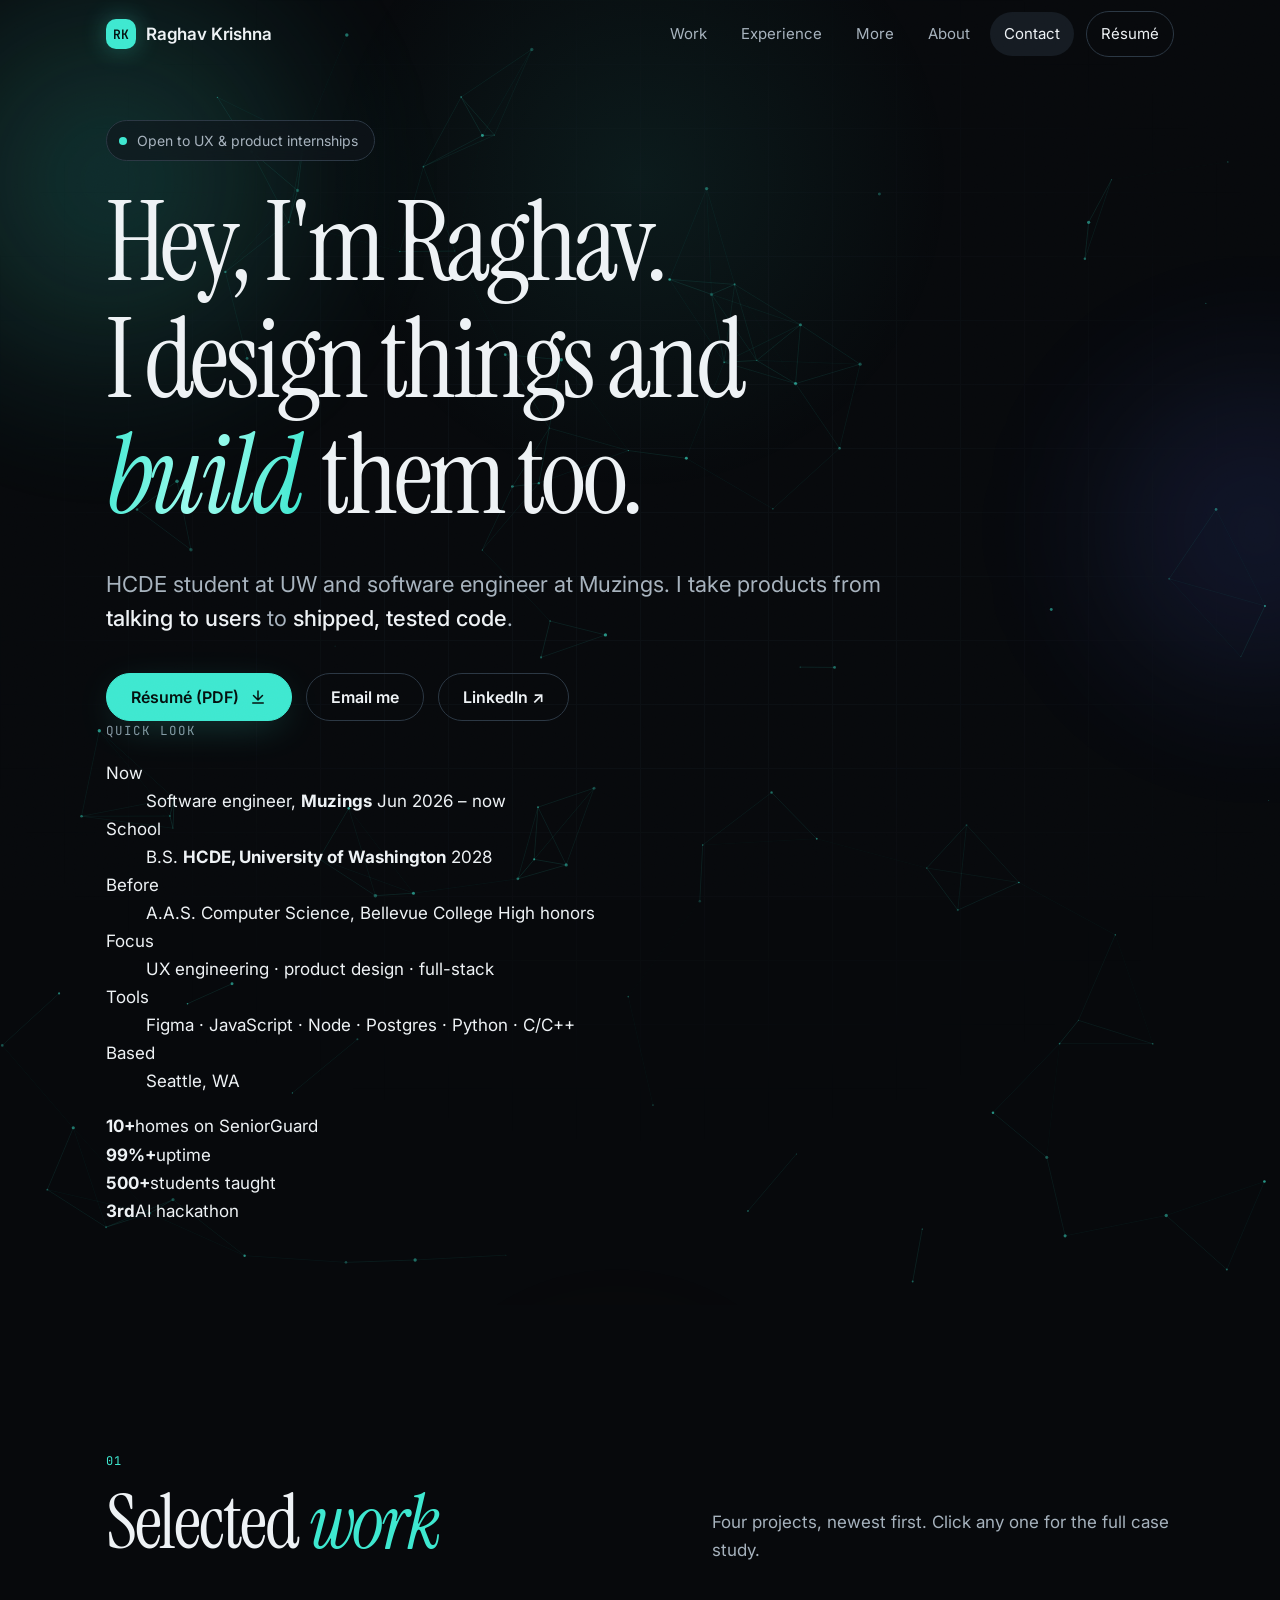
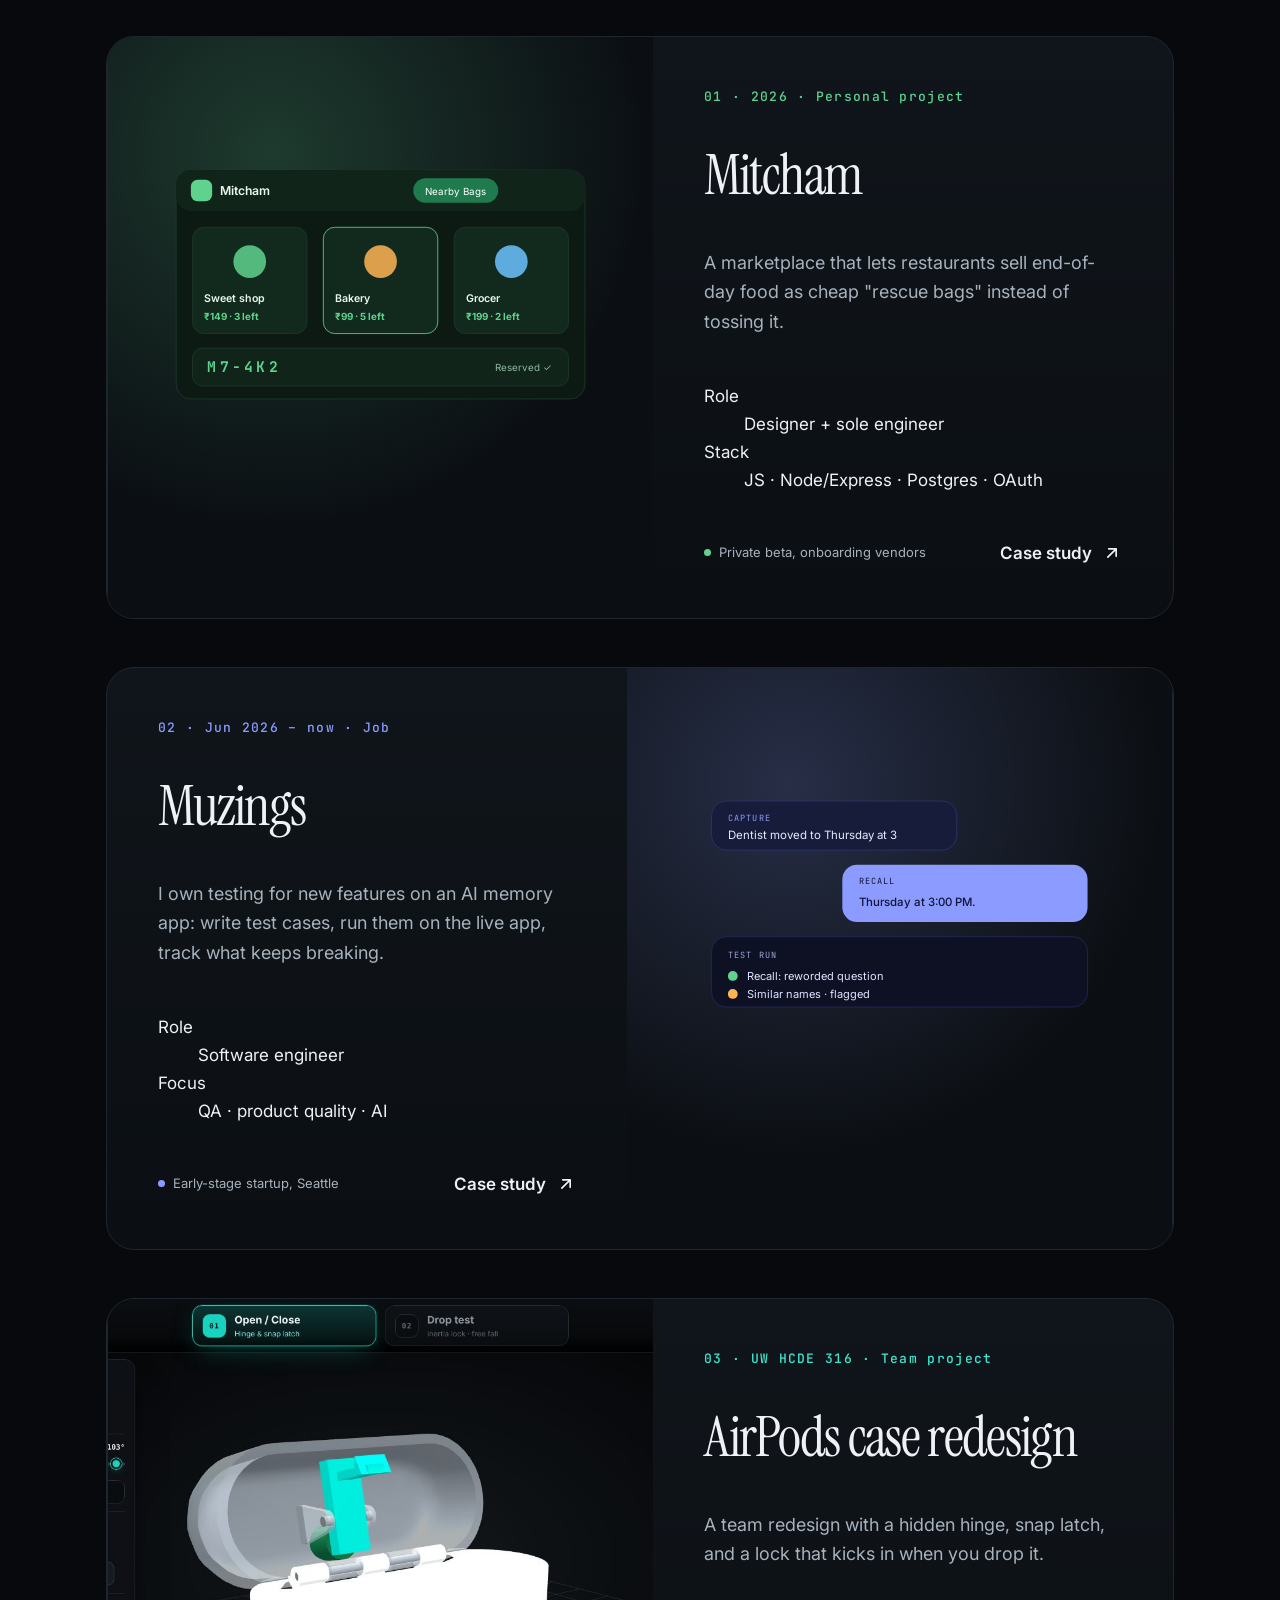
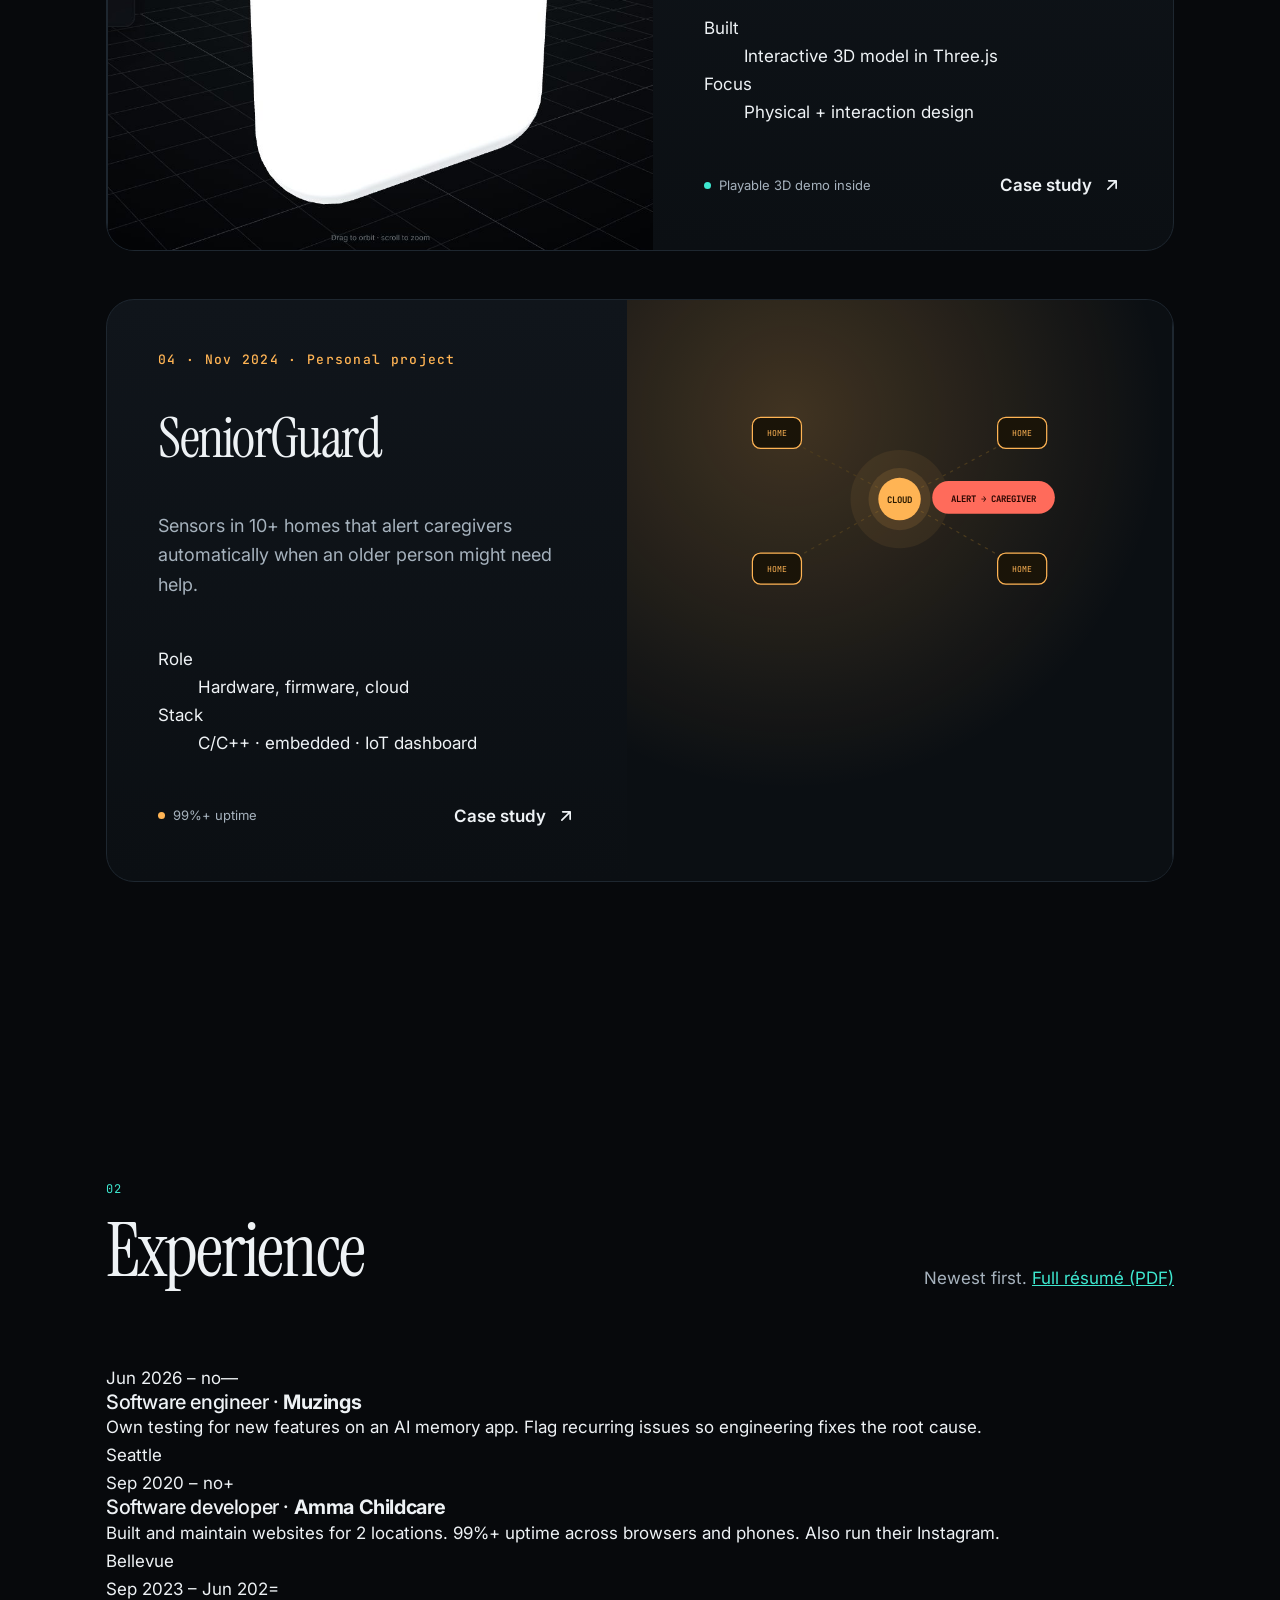
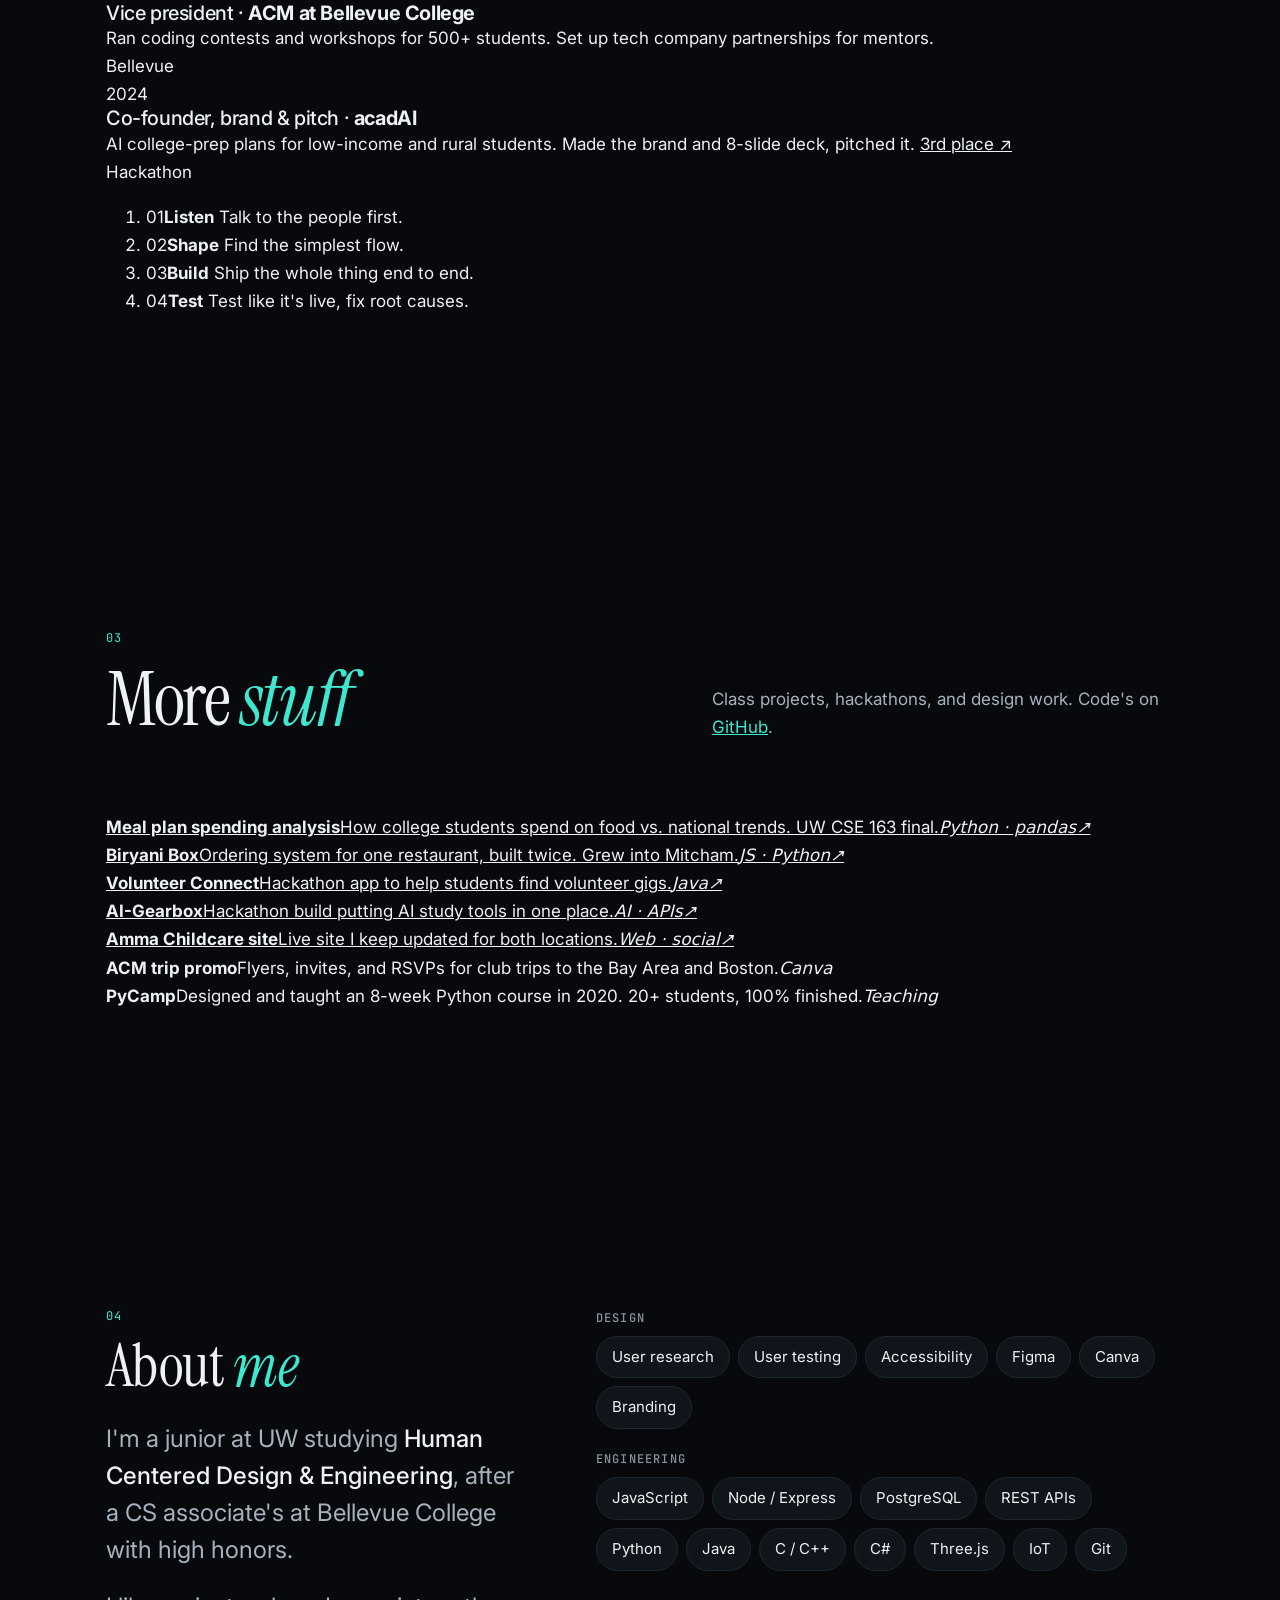
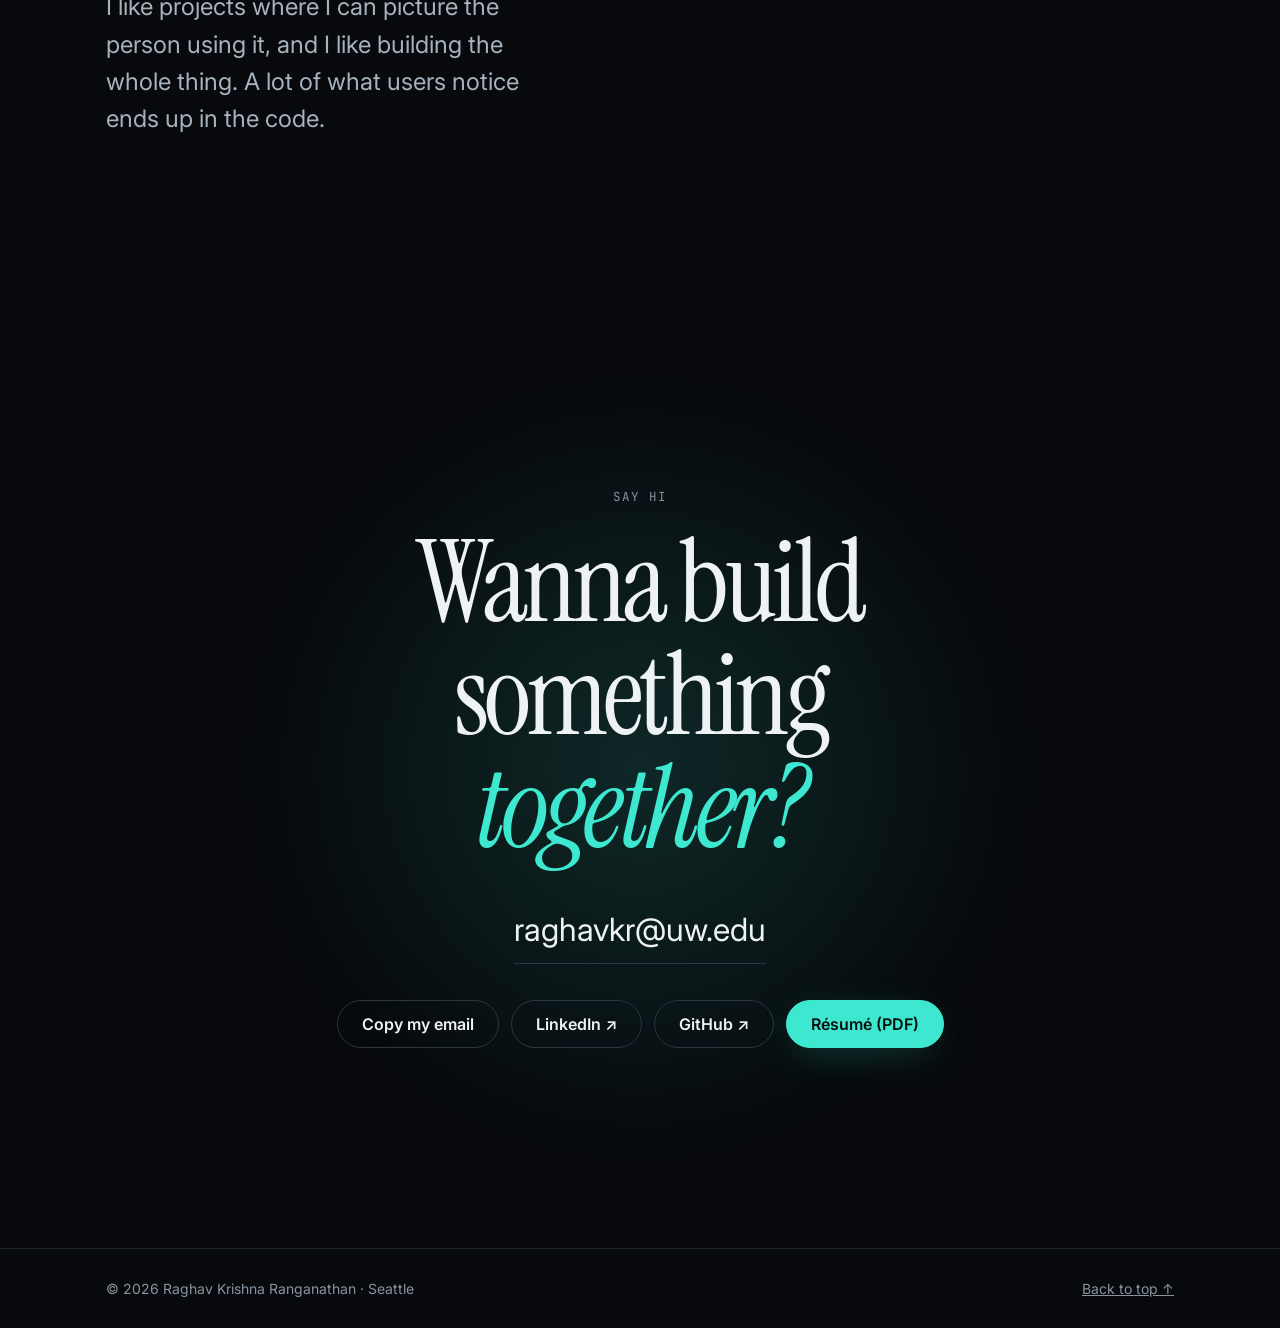
==== commit a4501f13: "Update statements" ====
--- a/index.html
+++ b/index.html
@@ -4,7 +4,7 @@
 <meta charset="utf-8">
 <meta name="viewport" content="width=device-width,initial-scale=1">
 <title>Raghav Krishna Ranganathan · Portfolio</title>
-<meta name="description" content="Hey, I'm Raghav. I study Human Centered Design & Engineering at UW and work as a software engineer at Muzings. Here's what I've designed and built.">
+<meta name="description" content="HCDE student at UW and software engineer at Muzings. I design and build products from user research to shipped code. Open to UX and product internships.">
 <meta name="theme-color" content="#07090c">
 <link rel="canonical" href="https://raghavkr17.github.io/portfolio/">
 <meta property="og:type" content="website">
@@ -23,7 +23,6 @@
 </head>
 <body>
 <a class="skip" href="#main">Skip to content</a>
-<div class="intro" aria-hidden="true"><span class="intro-name">Raghav Krishna</span><span class="intro-bar"></span></div>
 <div class="prog" aria-hidden="true"></div>
 <div class="spot" aria-hidden="true"></div>
 
@@ -33,9 +32,8 @@
     <button class="burger" aria-label="Menu" aria-expanded="false" aria-controls="nav"><span></span><span></span><span></span></button>
     <nav class="nav" id="nav" aria-label="Primary">
       <a href="#work">Work</a>
-      <a href="#process">Process</a>
-      <a href="#design">Design</a>
       <a href="#experience">Experience</a>
+      <a href="#more">More</a>
       <a href="#about">About</a>
       <a href="#contact">Contact</a>
       <a class="btn-sm" href="assets/Raghav-Krishna-Ranganathan-Resume.pdf" target="_blank" rel="noopener">Résumé</a>
@@ -44,335 +42,206 @@
 </header>
 
 <main id="main">
-<!-- ================= HERO ================= -->
-<section class="hero" id="top">
+<!-- ================= HERO: everything a recruiter needs above the fold ================= -->
+<section class="hero compact" id="top">
   <canvas class="field" aria-hidden="true"></canvas>
   <div class="aurora" aria-hidden="true"><i></i><i></i><i></i></div>
   <div class="grid" aria-hidden="true"></div>
-  <div class="wrap">
-    <p class="eyebrow rv"><span class="dot" aria-hidden="true"></span>Software engineer at Muzings · HCDE at UW</p>
-    <h1>
-      <span class="line"><span style="--d:.05s">Hey, I'm Raghav.</span></span>
-      <span class="line"><span style="--d:.15s">I design things</span></span>
-      <span class="line"><span style="--d:.25s">and <em class="ital">build</em> them too.</span></span>
-    </h1>
-    <p class="lede rv" style="--d:.35s">I'm studying Human Centered Design &amp; Engineering at UW. I like taking an idea from <b>talking to real people</b> all the way to <b>something that actually works</b>. Right now that's food rescue, elder care, and AI memory.</p>
-    <div class="cta rv" style="--d:.45s">
-      <a class="btn primary mag" href="#work">See my work <svg viewBox="0 0 24 24" fill="none" stroke="currentColor" stroke-width="2" stroke-linecap="round" stroke-linejoin="round" aria-hidden="true"><path d="M5 12h14M13 6l6 6-6 6"/></svg></a>
-      <a class="btn mag" href="assets/Raghav-Krishna-Ranganathan-Resume.pdf" target="_blank" rel="noopener">Grab my résumé</a>
-    </div>
-    <dl class="facts rv" style="--d:.55s">
-      <div><dt>Now</dt><dd>Software engineer at Muzings</dd></div>
-      <div><dt>Building</dt><dd>Mitcham (private beta)</dd></div>
-      <div><dt>School</dt><dd>HCDE at UW, class of 2028</dd></div>
-      <div><dt>Looking for</dt><dd>UX and product internships</dd></div>
-    </dl>
-  </div>
-</section>
-
-<!-- ================= MARQUEE ================= -->
-<div class="marquee" aria-hidden="true"><div class="track">
-  <span>Human-centered design</span><span>Full-stack</span><span>User testing</span><span>Accessibility</span><span>Prototyping</span><span>Embedded &amp; IoT</span><span>Branding</span><span>Node / Express</span><span>PostgreSQL</span><span>Three.js</span><span>Python</span><span>Figma</span>
-  <span>Human-centered design</span><span>Full-stack</span><span>User testing</span><span>Accessibility</span><span>Prototyping</span><span>Embedded &amp; IoT</span><span>Branding</span><span>Node / Express</span><span>PostgreSQL</span><span>Three.js</span><span>Python</span><span>Figma</span>
-</div></div>
-
-<!-- ================= SELECTED WORK ================= -->
-<section class="sec" id="work">
+  <div class="wrap hero-split">
+    <div>
+      <p class="eyebrow rv"><span class="dot" aria-hidden="true"></span>Open to UX &amp; product internships</p>
+      <h1>
+        <span class="line"><span style="--d:.05s">Hey, I'm Raghav.</span></span>
+        <span class="line"><span style="--d:.15s">I design things and</span></span>
+        <span class="line"><span style="--d:.25s"><em class="ital">build</em> them too.</span></span>
+      </h1>
+      <p class="lede rv" style="--d:.35s">HCDE student at UW and software engineer at Muzings. I take products from <b>talking to users</b> to <b>shipped, tested code</b>.</p>
+      <div class="cta rv" style="--d:.45s">
+        <a class="btn primary mag" href="assets/Raghav-Krishna-Ranganathan-Resume.pdf" target="_blank" rel="noopener">Résumé (PDF) <svg viewBox="0 0 24 24" fill="none" stroke="currentColor" stroke-width="2" stroke-linecap="round" stroke-linejoin="round" aria-hidden="true"><path d="M12 4v12M6 10l6 6 6-6M5 20h14"/></svg></a>
+        <a class="btn mag" href="mailto:raghavkr@uw.edu">Email me</a>
+        <a class="btn mag" href="https://www.linkedin.com/in/raghav-kr" target="_blank" rel="noopener">LinkedIn ↗</a>
+      </div>
+    </div>
+
+    <aside class="glance rv" style="--d:.3s" aria-label="Quick look">
+      <p class="glance-h mono">Quick look</p>
+      <dl>
+        <div><dt>Now</dt><dd>Software engineer, <b>Muzings</b> <span>Jun 2026 – now</span></dd></div>
+        <div><dt>School</dt><dd>B.S. <b>HCDE, University of Washington</b> <span>2028</span></dd></div>
+        <div><dt>Before</dt><dd>A.A.S. Computer Science, Bellevue College <span>High honors</span></dd></div>
+        <div><dt>Focus</dt><dd>UX engineering · product design · full-stack</dd></div>
+        <div><dt>Tools</dt><dd>Figma · JavaScript · Node · Postgres · Python · C/C++</dd></div>
+        <div><dt>Based</dt><dd>Seattle, WA</dd></div>
+      </dl>
+      <ul class="glance-stats">
+        <li><strong><span class="count" data-to="10">0</span>+</strong><span>homes on SeniorGuard</span></li>
+        <li><strong><span class="count" data-to="99">0</span>%+</strong><span>uptime</span></li>
+        <li><strong><span class="count" data-to="500">0</span>+</strong><span>students taught</span></li>
+        <li><strong>3rd</strong><span>AI hackathon</span></li>
+      </ul>
+    </aside>
+  </div>
+</section>
+
+<!-- ================= SELECTED WORK (2x2) ================= -->
+<section class="sec tight" id="work">
   <div class="wrap">
     <div class="sec-head">
-      <h2 class="rv"><span class="mono idx">01</span>Stuff I've <span class="ital">built</span></h2>
-      <p class="rv">Newest first. Every one of these started with a real problem someone had.</p>
-    </div>
-
-    <div class="work">
-      <!-- Mitcham -->
+      <h2 class="rv"><span class="mono idx">01</span>Selected <span class="ital">work</span></h2>
+      <p class="rv">Four projects, newest first. Click any one for the full case study.</p>
+    </div>
+
+    <div class="work two">
       <a class="card rv tilt" href="work/mitcham.html" style="--c:#5fd38d" aria-label="Mitcham case study">
-        <div class="card-body">
-          <div>
-            <span class="num">01 · 2026</span>
-            <h3>Mitcham</h3>
-            <p class="one">Restaurants throw out good food every night. Mitcham lets them sell it as cheap "rescue bags" before they close.</p>
-            <div class="tags"><span class="tag hot">Product + full-stack</span><span class="tag">Node / Express</span><span class="tag">PostgreSQL</span><span class="tag">Google sign in</span></div>
-          </div>
-          <div class="card-foot">
-            <span class="status"><i></i>Private beta, adding vendors</span>
-            <span class="more">See how I built it <svg viewBox="0 0 24 24" fill="none" stroke="currentColor" stroke-width="2" stroke-linecap="round" stroke-linejoin="round" aria-hidden="true"><path d="M7 17 17 7M8 7h9v9"/></svg></span>
-          </div>
-        </div>
         <div class="card-art" aria-hidden="true">
-          <svg viewBox="0 0 520 380" fill="none" font-family="Inter,system-ui,sans-serif">
-            <rect x="10" y="10" width="500" height="360" rx="18" fill="#0d1a14" stroke="#1f3a2c"/>
-            <rect x="10" y="10" width="500" height="52" rx="18" fill="#10241a"/>
-            <rect x="28" y="22" width="28" height="28" rx="8" fill="#5fd38d"/>
-            <text x="66" y="42" fill="#eaf7ef" font-size="15" font-weight="600">Mitcham</text>
-            <rect x="190" y="20" width="104" height="30" rx="15" fill="#1f7a4d"/><text x="242" y="40" text-anchor="middle" fill="#fff" font-size="12">Nearby Bags</text>
-            <text x="338" y="40" text-anchor="middle" fill="#8fb9a0" font-size="12">For Vendors</text>
-            <text x="422" y="40" text-anchor="middle" fill="#8fb9a0" font-size="12">Reservations</text>
-            <g class="f1"><rect x="30" y="84" width="140" height="150" rx="14" fill="#122a1e" stroke="#1f3a2c"/><rect x="42" y="96" width="116" height="62" rx="10" fill="#1d4a33"/><circle cx="100" cy="127" r="16" fill="#5fd38d" opacity=".85"/><text x="42" y="182" fill="#eaf7ef" font-size="13" font-weight="600">Sweet shop</text><text x="42" y="201" fill="#8fb9a0" font-size="11">3 bags left · 0.4 km</text><rect x="42" y="209" width="56" height="18" rx="9" fill="#5fd38d"/><text x="70" y="222" text-anchor="middle" fill="#052012" font-size="10.5" font-weight="700">₹149</text></g>
-            <g class="f2"><rect x="190" y="84" width="140" height="150" rx="14" fill="#122a1e" stroke="#5fd38d"/><rect x="202" y="96" width="116" height="62" rx="10" fill="#4a3a1d"/><circle cx="260" cy="127" r="16" fill="#ffb454" opacity=".85"/><text x="202" y="182" fill="#eaf7ef" font-size="13" font-weight="600">Bakery</text><text x="202" y="201" fill="#8fb9a0" font-size="11">5 bags left · 0.9 km</text><rect x="202" y="209" width="56" height="18" rx="9" fill="#5fd38d"/><text x="230" y="222" text-anchor="middle" fill="#052012" font-size="10.5" font-weight="700">₹99</text></g>
-            <g class="f3"><rect x="350" y="84" width="140" height="150" rx="14" fill="#122a1e" stroke="#1f3a2c"/><rect x="362" y="96" width="116" height="62" rx="10" fill="#1d3a4a"/><circle cx="420" cy="127" r="16" fill="#6cc4ff" opacity=".85"/><text x="362" y="182" fill="#eaf7ef" font-size="13" font-weight="600">Grocer</text><text x="362" y="201" fill="#8fb9a0" font-size="11">2 bags left · 1.2 km</text><rect x="362" y="209" width="56" height="18" rx="9" fill="#5fd38d"/><text x="390" y="222" text-anchor="middle" fill="#052012" font-size="10.5" font-weight="700">₹199</text></g>
-            <rect x="30" y="256" width="460" height="92" rx="14" fill="#10241a" stroke="#1f3a2c"/>
-            <text x="46" y="282" fill="#8fb9a0" font-size="11" letter-spacing="1.4">YOUR PICKUP CODE</text>
-            <text x="46" y="324" fill="#5fd38d" font-size="32" font-weight="700" font-family="JetBrains Mono,monospace" letter-spacing="6">M7-4K2</text>
-            <rect x="380" y="282" width="94" height="40" rx="20" fill="#5fd38d"/><text x="427" y="307" text-anchor="middle" fill="#052012" font-size="13" font-weight="700">Reserved ✓</text>
+          <svg viewBox="0 0 520 300" fill="none" font-family="Inter,system-ui,sans-serif">
+            <rect x="10" y="10" width="500" height="280" rx="18" fill="#0d1a14" stroke="#1f3a2c"/>
+            <rect x="10" y="10" width="500" height="50" rx="18" fill="#10241a"/>
+            <rect x="28" y="22" width="26" height="26" rx="8" fill="#5fd38d"/>
+            <text x="64" y="41" fill="#eaf7ef" font-size="15" font-weight="600">Mitcham</text>
+            <rect x="300" y="20" width="104" height="30" rx="15" fill="#1f7a4d"/><text x="352" y="40" text-anchor="middle" fill="#fff" font-size="12">Nearby Bags</text>
+            <g class="f1"><rect x="30" y="80" width="140" height="130" rx="14" fill="#122a1e" stroke="#1f3a2c"/><circle cx="100" cy="122" r="20" fill="#5fd38d" opacity=".85"/><text x="44" y="172" fill="#eaf7ef" font-size="13" font-weight="600">Sweet shop</text><text x="44" y="194" fill="#5fd38d" font-size="12" font-weight="700">₹149 · 3 left</text></g>
+            <g class="f2"><rect x="190" y="80" width="140" height="130" rx="14" fill="#122a1e" stroke="#5fd38d"/><circle cx="260" cy="122" r="20" fill="#ffb454" opacity=".85"/><text x="204" y="172" fill="#eaf7ef" font-size="13" font-weight="600">Bakery</text><text x="204" y="194" fill="#5fd38d" font-size="12" font-weight="700">₹99 · 5 left</text></g>
+            <g class="f3"><rect x="350" y="80" width="140" height="130" rx="14" fill="#122a1e" stroke="#1f3a2c"/><circle cx="420" cy="122" r="20" fill="#6cc4ff" opacity=".85"/><text x="364" y="172" fill="#eaf7ef" font-size="13" font-weight="600">Grocer</text><text x="364" y="194" fill="#5fd38d" font-size="12" font-weight="700">₹199 · 2 left</text></g>
+            <rect x="30" y="228" width="460" height="46" rx="12" fill="#10241a" stroke="#1f3a2c"/>
+            <text x="48" y="257" fill="#5fd38d" font-size="18" font-weight="700" font-family="JetBrains Mono,monospace" letter-spacing="4">M7-4K2</text>
+            <text x="470" y="256" text-anchor="end" fill="#8fb9a0" font-size="12">Reserved ✓</text>
           </svg>
         </div>
-      </a>
-
-      <!-- Muzings -->
-      <a class="card rv tilt" href="work/muzings.html" style="--c:#8b9bff" aria-label="Muzings case study">
-        <div class="card-body">
-          <div>
-            <span class="num">02 · 2026 – NOW</span>
-            <h3>Muzings</h3>
-            <p class="one">I test new features for an AI app that remembers stuff for you. Write the test cases, run them on the live app, and track what keeps breaking.</p>
-            <div class="tags"><span class="tag hot">Testing + product</span><span class="tag">Test design</span><span class="tag">AI</span><span class="tag">Live app</span></div>
-          </div>
-          <div class="card-foot">
-            <span class="status"><i></i>Software engineer · June 2026 – now</span>
-            <span class="more">See what I do <svg viewBox="0 0 24 24" fill="none" stroke="currentColor" stroke-width="2" stroke-linecap="round" stroke-linejoin="round" aria-hidden="true"><path d="M7 17 17 7M8 7h9v9"/></svg></span>
-          </div>
-        </div>
+        <div class="card-body">
+          <span class="num">01 · 2026 · Personal project</span>
+          <h3>Mitcham</h3>
+          <p class="one">A marketplace that lets restaurants sell end-of-day food as cheap "rescue bags" instead of tossing it.</p>
+          <dl class="kv"><div><dt>Role</dt><dd>Designer + sole engineer</dd></div><div><dt>Stack</dt><dd>JS · Node/Express · Postgres · OAuth</dd></div></dl>
+          <div class="card-foot"><span class="status"><i></i>Private beta, onboarding vendors</span><span class="more">Case study <svg viewBox="0 0 24 24" fill="none" stroke="currentColor" stroke-width="2" stroke-linecap="round" stroke-linejoin="round" aria-hidden="true"><path d="M7 17 17 7M8 7h9v9"/></svg></span></div>
+        </div>
+      </a>
+
+      <a class="card rv tilt" href="work/muzings.html" style="--c:#8b9bff;--d:.08s" aria-label="Muzings case study">
         <div class="card-art" aria-hidden="true">
-          <svg viewBox="0 0 520 380" fill="none" font-family="Inter,system-ui,sans-serif">
-            <g class="f1"><rect x="30" y="28" width="300" height="64" rx="18" fill="#171c3a" stroke="#2c356e"/><text x="50" y="52" fill="#8b9bff" font-size="10.5" font-family="JetBrains Mono,monospace" letter-spacing="1.4">CAPTURE</text><text x="50" y="74" fill="#e6e9ff" font-size="14">Dentist moved to Thursday at 3</text></g>
-            <g class="f2"><rect x="190" y="118" width="300" height="76" rx="18" fill="#8b9bff"/><text x="210" y="142" fill="#10153a" font-size="10.5" font-family="JetBrains Mono,monospace" letter-spacing="1.4">RECALL</text><text x="210" y="166" fill="#10153a" font-size="14" font-weight="500">Your dentist appointment is</text><text x="210" y="184" fill="#10153a" font-size="14" font-weight="500">Thursday at 3:00 PM.</text></g>
-            <g class="f3"><rect x="30" y="222" width="460" height="130" rx="18" fill="#0e1124" stroke="#232a5a"/><text x="50" y="250" fill="#9aa4d8" font-size="10.5" font-family="JetBrains Mono,monospace" letter-spacing="1.4">TEST RUN</text>
-            <g font-size="13.5" fill="#dfe3ff"><circle cx="56" cy="274" r="6" fill="#5fd38d"/><text x="74" y="279">Capture: relative dates</text><circle cx="56" cy="300" r="6" fill="#5fd38d"/><text x="74" y="305">Recall: reworded question</text><circle cx="56" cy="326" r="6" fill="#ffb454"/><text x="74" y="331">Recall: similar names · flagged</text></g></g>
+          <svg viewBox="0 0 520 300" fill="none" font-family="Inter,system-ui,sans-serif">
+            <g class="f1"><rect x="30" y="30" width="300" height="60" rx="18" fill="#171c3a" stroke="#2c356e"/><text x="50" y="54" fill="#8b9bff" font-size="10.5" font-family="JetBrains Mono,monospace" letter-spacing="1.4">CAPTURE</text><text x="50" y="76" fill="#e6e9ff" font-size="14">Dentist moved to Thursday at 3</text></g>
+            <g class="f2"><rect x="190" y="108" width="300" height="70" rx="18" fill="#8b9bff"/><text x="210" y="132" fill="#10153a" font-size="10.5" font-family="JetBrains Mono,monospace" letter-spacing="1.4">RECALL</text><text x="210" y="158" fill="#10153a" font-size="14" font-weight="500">Thursday at 3:00 PM.</text></g>
+            <g class="f3"><rect x="30" y="196" width="460" height="86" rx="18" fill="#0e1124" stroke="#232a5a"/><text x="50" y="222" fill="#9aa4d8" font-size="10.5" font-family="JetBrains Mono,monospace" letter-spacing="1.4">TEST RUN</text>
+            <g font-size="13.5" fill="#dfe3ff"><circle cx="56" cy="244" r="6" fill="#5fd38d"/><text x="74" y="249">Recall: reworded question</text><circle cx="56" cy="266" r="6" fill="#ffb454"/><text x="74" y="271">Similar names · flagged</text></g></g>
           </svg>
         </div>
-      </a>
-
-      <!-- AirPods -->
+        <div class="card-body">
+          <span class="num">02 · Jun 2026 – now · Job</span>
+          <h3>Muzings</h3>
+          <p class="one">I own testing for new features on an AI memory app: write test cases, run them on the live app, track what keeps breaking.</p>
+          <dl class="kv"><div><dt>Role</dt><dd>Software engineer</dd></div><div><dt>Focus</dt><dd>QA · product quality · AI</dd></div></dl>
+          <div class="card-foot"><span class="status"><i></i>Early-stage startup, Seattle</span><span class="more">Case study <svg viewBox="0 0 24 24" fill="none" stroke="currentColor" stroke-width="2" stroke-linecap="round" stroke-linejoin="round" aria-hidden="true"><path d="M7 17 17 7M8 7h9v9"/></svg></span></div>
+        </div>
+      </a>
+
       <a class="card rv tilt" href="work/airpods-case.html" style="--c:#3ee8d0" aria-label="AirPods case redesign case study">
-        <div class="card-body">
-          <div>
-            <span class="num">03 · UW HCDE 316</span>
-            <h3>AirPods case redesign</h3>
-            <p class="one">Our team redesigned the AirPods case. Hidden hinge, snap latch, and a lock that kicks in if you drop it. You can play with it in 3D.</p>
-            <div class="tags"><span class="tag hot">Physical + interaction design</span><span class="tag">Three.js</span><span class="tag">Mechanisms</span></div>
-          </div>
-          <div class="card-foot">
-            <span class="status"><i></i>Interactive 3D model</span>
-            <span class="more">Check it out <svg viewBox="0 0 24 24" fill="none" stroke="currentColor" stroke-width="2" stroke-linecap="round" stroke-linejoin="round" aria-hidden="true"><path d="M7 17 17 7M8 7h9v9"/></svg></span>
-          </div>
-        </div>
         <div class="card-art"><img src="assets/img/airpods-viewer.jpg" alt="3D model of the redesigned AirPods case with the lid open, showing the hinge and latch hook" decoding="async" width="1440" height="900"></div>
-      </a>
-
-      <!-- SeniorGuard -->
-      <a class="card rv tilt" href="work/seniorguard.html" style="--c:#ffb454" aria-label="SeniorGuard case study">
-        <div class="card-body">
-          <div>
-            <span class="num">04 · NOV 2024</span>
-            <h3>SeniorGuard</h3>
-            <p class="one">Sensors in 10+ homes that ping caregivers when an older person might need help.</p>
-            <div class="tags"><span class="tag hot">Human-centered IoT</span><span class="tag">C / C++</span><span class="tag">Hardware</span><span class="tag">Dashboard</span></div>
-          </div>
-          <div class="card-foot">
-            <span class="status"><i></i>Up 99%+ of the time</span>
-            <span class="more">See how it works <svg viewBox="0 0 24 24" fill="none" stroke="currentColor" stroke-width="2" stroke-linecap="round" stroke-linejoin="round" aria-hidden="true"><path d="M7 17 17 7M8 7h9v9"/></svg></span>
-          </div>
-        </div>
+        <div class="card-body">
+          <span class="num">03 · UW HCDE 316 · Team project</span>
+          <h3>AirPods case redesign</h3>
+          <p class="one">A team redesign with a hidden hinge, snap latch, and a lock that kicks in when you drop it.</p>
+          <dl class="kv"><div><dt>Built</dt><dd>Interactive 3D model in Three.js</dd></div><div><dt>Focus</dt><dd>Physical + interaction design</dd></div></dl>
+          <div class="card-foot"><span class="status"><i></i>Playable 3D demo inside</span><span class="more">Case study <svg viewBox="0 0 24 24" fill="none" stroke="currentColor" stroke-width="2" stroke-linecap="round" stroke-linejoin="round" aria-hidden="true"><path d="M7 17 17 7M8 7h9v9"/></svg></span></div>
+        </div>
+      </a>
+
+      <a class="card rv tilt" href="work/seniorguard.html" style="--c:#ffb454;--d:.08s" aria-label="SeniorGuard case study">
         <div class="card-art" aria-hidden="true">
-          <svg viewBox="0 0 520 380" fill="none" font-family="JetBrains Mono,monospace">
-            <g stroke="#4a3a1d" stroke-width="1.5" stroke-dasharray="4 6" class="dash"><path d="M260 190 110 80M260 190 410 80M260 190 100 290M260 190 420 296M260 190 260 50M260 190 260 335"/></g>
-            <circle cx="260" cy="190" r="64" fill="#ffb454" opacity=".07" class="ring"/><circle cx="260" cy="190" r="40" fill="#ffb454" opacity=".12"/>
-            <circle cx="260" cy="190" r="26" fill="#ffb454"/><text x="260" y="195" text-anchor="middle" fill="#2a1a00" font-size="11" font-weight="700">CLOUD</text>
-            <g fill="#1a1408" stroke="#ffb454" stroke-width="1.5"><rect x="86" y="62" width="48" height="36" rx="10"/><rect x="386" y="62" width="48" height="36" rx="10"/><rect x="76" y="272" width="48" height="36" rx="10"/><rect x="396" y="278" width="48" height="36" rx="10"/><rect x="236" y="32" width="48" height="36" rx="10"/><rect x="236" y="317" width="48" height="36" rx="10"/></g>
-            <g fill="#ffb454" font-size="9" text-anchor="middle"><text x="110" y="84">HOME 1</text><text x="410" y="84">HOME 2</text><text x="100" y="294">HOME 3</text><text x="420" y="300">HOME 4</text><text x="260" y="54">HOME 5</text><text x="260" y="339">HOME N</text></g>
-            <g class="f2"><rect x="334" y="146" width="150" height="40" rx="20" fill="#ff6b5b"/><text x="409" y="171" text-anchor="middle" fill="#2a0600" font-size="11" font-weight="700">ALERT → CAREGIVER</text></g>
+          <svg viewBox="0 0 520 300" fill="none" font-family="JetBrains Mono,monospace">
+            <g stroke="#4a3a1d" stroke-width="1.5" stroke-dasharray="4 6" class="dash"><path d="M260 150 110 70M260 150 410 70M260 150 110 235M260 150 410 235"/></g>
+            <circle cx="260" cy="150" r="60" fill="#ffb454" opacity=".07" class="ring"/><circle cx="260" cy="150" r="38" fill="#ffb454" opacity=".12"/>
+            <circle cx="260" cy="150" r="26" fill="#ffb454"/><text x="260" y="155" text-anchor="middle" fill="#2a1a00" font-size="11" font-weight="700">CLOUD</text>
+            <g fill="#1a1408" stroke="#ffb454" stroke-width="1.5"><rect x="80" y="50" width="60" height="38" rx="10"/><rect x="380" y="50" width="60" height="38" rx="10"/><rect x="80" y="216" width="60" height="38" rx="10"/><rect x="380" y="216" width="60" height="38" rx="10"/></g>
+            <g fill="#ffb454" font-size="10" text-anchor="middle"><text x="110" y="73">HOME</text><text x="410" y="73">HOME</text><text x="110" y="239">HOME</text><text x="410" y="239">HOME</text></g>
+            <g class="f2"><rect x="300" y="128" width="150" height="40" rx="20" fill="#ff6b5b"/><text x="375" y="153" text-anchor="middle" fill="#2a0600" font-size="11" font-weight="700">ALERT → CAREGIVER</text></g>
           </svg>
         </div>
-      </a>
-    </div>
-  </div>
-</section>
-
-<!-- ================= PLAY ================= -->
-<section class="sec play" id="play" aria-labelledby="play-h">
+        <div class="card-body">
+          <span class="num">04 · Nov 2024 · Personal project</span>
+          <h3>SeniorGuard</h3>
+          <p class="one">Sensors in 10+ homes that alert caregivers automatically when an older person might need help.</p>
+          <dl class="kv"><div><dt>Role</dt><dd>Hardware, firmware, cloud</dd></div><div><dt>Stack</dt><dd>C/C++ · embedded · IoT dashboard</dd></div></dl>
+          <div class="card-foot"><span class="status"><i></i>99%+ uptime</span><span class="more">Case study <svg viewBox="0 0 24 24" fill="none" stroke="currentColor" stroke-width="2" stroke-linecap="round" stroke-linejoin="round" aria-hidden="true"><path d="M7 17 17 7M8 7h9v9"/></svg></span></div>
+        </div>
+      </a>
+    </div>
+  </div>
+</section>
+
+<!-- ================= EXPERIENCE + HOW I WORK ================= -->
+<section class="sec tight" id="experience">
   <div class="wrap">
     <div class="sec-head">
-      <h2 id="play-h" class="rv">Go ahead, <span class="ital">open it.</span></h2>
-      <p class="rv">This is the actual 3D model from our AirPods project. Open the lid, check out the spring, or drop it.</p>
-    </div>
-    <div class="viewer rv" data-viewer="work/airpods-viewer.html" data-title="Interactive 3D model of the AirPods case redesign">
-      <img src="assets/img/airpods-viewer.jpg" alt="Preview of the 3D model with the case open" loading="lazy" width="1440" height="900">
-      <div class="veil"><button class="go mag" type="button"><svg viewBox="0 0 24 24" fill="currentColor" aria-hidden="true"><path d="M8 5v14l11-7z"/></svg>Play with the model</button></div>
-    </div>
-    <p class="caption rv"><span>Drag to spin it, scroll to zoom. The drop physics are simplified, so don't take them too seriously.</span><a href="work/airpods-viewer.html" target="_blank" rel="noopener">Open full screen ↗</a></p>
-  </div>
-</section>
-
-<!-- ================= STATS ================= -->
-<section class="stats-band" aria-label="Some numbers">
-  <div class="wrap">
-    <ul class="band">
-      <li class="rv"><strong><span class="count" data-to="10">0</span>+</strong><span>homes running SeniorGuard sensors</span></li>
-      <li class="rv" style="--d:.08s"><strong><span class="count" data-to="99">0</span>%+</strong><span>uptime on alerts and live sites</span></li>
-      <li class="rv" style="--d:.16s"><strong><span class="count" data-to="500">0</span>+</strong><span>students at ACM workshops I ran</span></li>
-      <li class="rv" style="--d:.24s"><strong>3<sup>rd</sup></strong><span>place at the 2024 Leaner Startups AI Hackathon</span></li>
+      <h2 class="rv"><span class="mono idx">02</span>Experience</h2>
+      <p class="rv">Newest first. <a href="assets/Raghav-Krishna-Ranganathan-Resume.pdf" target="_blank" rel="noopener" style="color:var(--acc)">Full résumé (PDF)</a></p>
+    </div>
+    <ul class="xp">
+      <li class="rv"><span class="when">Jun 2026 – now</span><div><h3>Software engineer · <b>Muzings</b></h3><p>Own testing for new features on an AI memory app. Flag recurring issues so engineering fixes the root cause.</p></div><span class="where">Seattle</span></li>
+      <li class="rv"><span class="when">Sep 2020 – now</span><div><h3>Software developer · <b>Amma Childcare</b></h3><p>Built and maintain websites for 2 locations. 99%+ uptime across browsers and phones. Also run their Instagram.</p></div><span class="where">Bellevue</span></li>
+      <li class="rv"><span class="when">Sep 2023 – Jun 2025</span><div><h3>Vice president · <b>ACM at Bellevue College</b></h3><p>Ran coding contests and workshops for 500+ students. Set up tech company partnerships for mentors.</p></div><span class="where">Bellevue</span></li>
+      <li class="rv"><span class="when">2024</span><div><h3>Co-founder, brand &amp; pitch · <b>acadAI</b></h3><p>AI college-prep plans for low-income and rural students. Made the brand and 8-slide deck, pitched it. <a href="https://www.linkedin.com/posts/leaner-startups_acadai-brought-home-the-3rd-place-medals-activity-7199442745722101760-MsBd" target="_blank" rel="noopener">3rd place ↗</a></p></div><span class="where">Hackathon</span></li>
     </ul>
-  </div>
-</section>
-
-<!-- ================= PROCESS ================= -->
-<section class="sec" id="process">
+
+    <ol class="steps rv" aria-label="How I work">
+      <li><span>01</span><b>Listen</b> Talk to the people first.</li>
+      <li><span>02</span><b>Shape</b> Find the simplest flow.</li>
+      <li><span>03</span><b>Build</b> Ship the whole thing end to end.</li>
+      <li><span>04</span><b>Test</b> Test like it's live, fix root causes.</li>
+    </ol>
+  </div>
+</section>
+
+<!-- ================= MORE (dense list) ================= -->
+<section class="sec tight" id="more">
   <div class="wrap">
     <div class="sec-head">
-      <h2 class="rv"><span class="mono idx">02</span>How I <span class="ital">work</span></h2>
-      <p class="rv">HCDE taught me to start with people. Engineering lets me actually ship the thing. Pretty much every project goes like this.</p>
-    </div>
-    <ol class="process">
-      <li class="rv"><span class="step">01</span><h3>Listen</h3><p>Talk to the people first. For SeniorGuard that meant older folks who shouldn't have to think about it, and caregivers who just want to know if something's wrong.</p><span class="ev">SeniorGuard · Mitcham</span></li>
-      <li class="rv" style="--d:.08s"><span class="step">02</span><h3>Shape</h3><p>Find the simplest flow. Mitcham is reserve, get a code, pick it up. Three steps, because you're probably walking to a shop that's about to close.</p><span class="ev">Mitcham · AirPods · acadAI</span></li>
-      <li class="rv" style="--d:.16s"><span class="step">03</span><h3>Build</h3><p>I build the whole thing. API, login, database, admin tools, firmware. A lot of what users actually notice ends up living in the code.</p><span class="ev">Mitcham · SeniorGuard · Amma</span></li>
-      <li class="rv" style="--d:.24s"><span class="step">04</span><h3>Test</h3><p>Test it like it's live, because it is. At Muzings I write test cases, run them on the real app, and keep track of what keeps coming back.</p><span class="ev">Muzings</span></li>
-    </ol>
-  </div>
-</section>
-
-<!-- ================= DESIGN & COMMUNICATION ================= -->
-<section class="sec" id="design">
-  <div class="wrap">
-    <div class="sec-head">
-      <h2 class="rv"><span class="mono idx">03</span>Design &amp; <span class="ital">comms</span></h2>
-      <p class="rv">Not everything I do is code. I also do branding, pitch decks, and social media.</p>
-    </div>
-    <article class="feature rv" style="--c:#a78bfa">
-      <div class="feature-img"><img src="assets/img/acadai-pitch.jpg" alt="Raghav pitching acadAI to the judges, with the acadAI logo on the screen behind him" decoding="async" width="1120" height="746"></div>
-      <div class="feature-body">
-        <span class="mono" style="color:var(--c)">2024 · Co-founder · Brand &amp; pitch</span>
-        <h3 class="serif">acadAI</h3>
-        <p>A startup I co-founded. It used AI and college admissions data to make <b>free college prep plans</b> for students from low-income and rural areas. I made the <b>brand and the pitch deck</b>, then pitched it to the judges.</p>
-        <ul class="list" style="margin-top:18px">
-          <li>Brand: a purple to teal gradient, geometric shapes, and a two-weight wordmark. Going for trustworthy but techy.</li>
-          <li>Deck: eight slides. Who we are, the problem, what we do, market size, how we make money, then a live demo.</li>
-        </ul>
-        <p class="status" style="margin-top:20px"><i></i>We got 3rd place at the 2024 Leaner Startups AI Hackathon. <a href="https://www.linkedin.com/posts/leaner-startups_acadai-brought-home-the-3rd-place-medals-activity-7199442745722101760-MsBd" target="_blank" rel="noopener" style="color:var(--c)">See the post ↗</a></p>
-      </div>
-    </article>
-    <ul class="mini" style="margin-top:16px">
-      <li class="rv"><article><h3>ACM trips to the Bay Area &amp; Boston</h3><p>I made the flyers, invites, and RSVP stuff for our club trips. We planned and funded them ourselves. I posted recaps after, too.</p><div class="tags"><span class="tag">Event promo</span><span class="tag">Canva</span></div></article></li>
-      <li class="rv" style="--d:.08s"><article><h3>Amma Childcare</h3><p>I run their Instagram and keep the websites updated for both locations. Posts, photos, service info, all of it. <a href="https://childcareamma.wixsite.com/home" target="_blank" rel="noopener">See the site ↗</a></p><div class="tags"><span class="tag">Instagram</span><span class="tag">Web</span></div></article></li>
-      <li class="rv" style="--d:.16s"><article><h3>Tools I use</h3><p>Canva is my go-to. I use Figma for UI mockups and know my way around Photoshop and Illustrator. I took photography in high school too.</p><div class="tags"><span class="tag">Canva</span><span class="tag">Figma</span><span class="tag">Photoshop</span><span class="tag">Illustrator</span></div></article></li>
+      <h2 class="rv"><span class="mono idx">03</span>More <span class="ital">stuff</span></h2>
+      <p class="rv">Class projects, hackathons, and design work. Code's on <a href="https://github.com/raghavkr17" target="_blank" rel="noopener" style="color:var(--acc)">GitHub</a>.</p>
+    </div>
+    <ul class="rows">
+      <li class="rv"><a href="https://github.com/raghavkr17/student-mealplan-data-analysis" target="_blank" rel="noopener"><b>Meal plan spending analysis</b><span>How college students spend on food vs. national trends. UW CSE 163 final.</span><em>Python · pandas</em><i aria-hidden="true">↗</i></a></li>
+      <li class="rv"><a href="https://github.com/raghavkr17/Biryani-Box-V2" target="_blank" rel="noopener"><b>Biryani Box</b><span>Ordering system for one restaurant, built twice. Grew into Mitcham.</span><em>JS · Python</em><i aria-hidden="true">↗</i></a></li>
+      <li class="rv"><a href="https://devpost.com/software/volunteer-connect-zaqu5h" target="_blank" rel="noopener"><b>Volunteer Connect</b><span>Hackathon app to help students find volunteer gigs.</span><em>Java</em><i aria-hidden="true">↗</i></a></li>
+      <li class="rv"><a href="https://devpost.com/software/ai-gearbox" target="_blank" rel="noopener"><b>AI-Gearbox</b><span>Hackathon build putting AI study tools in one place.</span><em>AI · APIs</em><i aria-hidden="true">↗</i></a></li>
+      <li class="rv"><a href="https://childcareamma.wixsite.com/home" target="_blank" rel="noopener"><b>Amma Childcare site</b><span>Live site I keep updated for both locations.</span><em>Web · social</em><i aria-hidden="true">↗</i></a></li>
+      <li class="rv"><div><b>ACM trip promo</b><span>Flyers, invites, and RSVPs for club trips to the Bay Area and Boston.</span><em>Canva</em><i aria-hidden="true"></i></div></li>
+      <li class="rv"><div><b>PyCamp</b><span>Designed and taught an 8-week Python course in 2020. 20+ students, 100% finished.</span><em>Teaching</em><i aria-hidden="true"></i></div></li>
     </ul>
   </div>
 </section>
 
-<!-- ================= EXPERIENCE ================= -->
-<section class="sec" id="experience">
-  <div class="wrap split">
-    <div class="sticky">
-      <h2 class="serif rv" style="font-size:clamp(38px,6vw,76px);line-height:1"><span class="mono idx">04</span>Where I've <span class="ital">been</span></h2>
-      <p class="rv" style="color:var(--muted);margin-top:20px;max-width:34ch">Newest first. Want the full thing? <a href="assets/Raghav-Krishna-Ranganathan-Resume.pdf" target="_blank" rel="noopener" style="color:var(--acc)">Here's my résumé (PDF)</a></p>
-    </div>
-    <div>
-      <ul class="tl">
-        <li class="rv">
-          <span class="when">JUN 2026 – NOW</span>
-          <div><h3>Muzings</h3><p class="role">Software engineer · Seattle</p>
-            <ul><li>Help build and test an AI app that remembers things for you.</li>
-            <li>I own testing for new features. I write test cases, run them on the live app, and flag the issues that keep coming back.</li></ul></div>
-        </li>
-        <li class="rv">
-          <span class="when">SEP 2020 – NOW</span>
-          <div><h3>Amma Childcare</h3><p class="role">Software developer · Bellevue</p>
-            <ul><li>Built and maintain the websites for 2 locations. They work on every browser and phone.</li>
-            <li>Fix things when they break. The sites stay up 99%+ of the time.</li></ul></div>
-        </li>
-        <li class="rv">
-          <span class="when">SEP 2023 – JUN 2025</span>
-          <div><h3>ACM at Bellevue College</h3><p class="role">Vice president</p>
-            <ul><li>Ran coding contests and algorithm workshops for 500+ CS students.</li>
-            <li>Set up partnerships with tech companies to get our members mentors and resources.</li></ul></div>
-        </li>
-      </ul>
-      <ul class="tl edu" style="margin-top:56px">
-        <li class="rv">
-          <span class="when">JUN 2028 (EXPECTED)</span>
-          <div><h3>University of Washington</h3><p class="role">B.S. Human Centered Design &amp; Engineering</p></div>
-        </li>
-        <li class="rv">
-          <span class="when">JUN 2025</span>
-          <div><h3>Bellevue College</h3><p class="role">A.A.S. Computer Science, high honors</p></div>
-        </li>
-      </ul>
-    </div>
-  </div>
-</section>
-
-<!-- ================= MORE WORK ================= -->
-<section class="sec" id="more" style="padding-top:0">
-  <div class="wrap">
-    <div class="sec-head">
-      <h2 class="rv">Other <span class="ital">stuff</span></h2>
-      <p class="rv">Class projects, hackathons, and early versions of bigger ideas. It's all on <a href="https://github.com/raghavkr17" target="_blank" rel="noopener" style="color:var(--acc)">GitHub</a>.</p>
-    </div>
-    <ul class="mini">
-      <li class="rv"><a href="https://github.com/raghavkr17/student-mealplan-data-analysis" target="_blank" rel="noopener">
-        <h3>Meal plan spending <svg viewBox="0 0 24 24" fill="none" stroke="currentColor" stroke-width="2" stroke-linecap="round" stroke-linejoin="round" aria-hidden="true"><path d="M7 17 17 7M8 7h9v9"/></svg></h3>
-        <p>My CSE 163 final. I looked at how college students spend on food compared to national trends. Python, pandas, charts, and tests.</p>
-        <div class="tags"><span class="tag">Python</span><span class="tag">pandas</span><span class="tag">Data viz</span></div></a></li>
-      <li class="rv" style="--d:.08s"><a href="https://github.com/raghavkr17/Biryani-Box-V2" target="_blank" rel="noopener">
-        <h3>Biryani Box <svg viewBox="0 0 24 24" fill="none" stroke="currentColor" stroke-width="2" stroke-linecap="round" stroke-linejoin="round" aria-hidden="true"><path d="M7 17 17 7M8 7h9v9"/></svg></h3>
-        <p>An ordering system for one restaurant. I built it twice, once in Python and once in JavaScript. It turned into Mitcham.</p>
-        <div class="tags"><span class="tag">JavaScript</span><span class="tag">Python</span></div></a></li>
-      <li class="rv" style="--d:.16s"><a href="https://devpost.com/software/volunteer-connect-zaqu5h" target="_blank" rel="noopener">
-        <h3>Volunteer Connect <svg viewBox="0 0 24 24" fill="none" stroke="currentColor" stroke-width="2" stroke-linecap="round" stroke-linejoin="round" aria-hidden="true"><path d="M7 17 17 7M8 7h9v9"/></svg></h3>
-        <p>A hackathon project that helps students find volunteer gigs on and off campus.</p>
-        <div class="tags"><span class="tag">Java</span><span class="tag">Hackathon</span></div></a></li>
-      <li class="rv"><a href="https://devpost.com/software/ai-gearbox" target="_blank" rel="noopener">
-        <h3>AI-Gearbox <svg viewBox="0 0 24 24" fill="none" stroke="currentColor" stroke-width="2" stroke-linecap="round" stroke-linejoin="round" aria-hidden="true"><path d="M7 17 17 7M8 7h9v9"/></svg></h3>
-        <p>Another hackathon build. It puts a bunch of AI tools in one place to help with schoolwork.</p>
-        <div class="tags"><span class="tag">AI</span><span class="tag">APIs</span><span class="tag">Hackathon</span></div></a></li>
-      <li class="rv" style="--d:.08s"><a href="https://github.com/raghavkr17/CSE-163-UW" target="_blank" rel="noopener">
-        <h3>Class repos <svg viewBox="0 0 24 24" fill="none" stroke="currentColor" stroke-width="2" stroke-linecap="round" stroke-linejoin="round" aria-hidden="true"><path d="M7 17 17 7M8 7h9v9"/></svg></h3>
-        <p>Code from UW CSE 163, Bellevue College CS211 (Java) and DEV110 (C#), AP CSA, and CS50x.</p>
-        <div class="tags"><span class="tag">Java</span><span class="tag">C#</span><span class="tag">Python</span></div></a></li>
-      <li class="rv" style="--d:.16s"><article>
-        <h3>PyCamp</h3>
-        <p>Back in 2020 I made and taught an 8-week intro Python course. 20+ students, and every one of them finished.</p>
-        <div class="tags"><span class="tag">2020</span><span class="tag">Teaching</span></div></article></li>
-    </ul>
-  </div>
-</section>
-
-<!-- ================= ABOUT ================= -->
-<section class="sec about" id="about" style="padding-top:0">
+<!-- ================= ABOUT + SKILLS ================= -->
+<section class="sec tight about" id="about">
   <div class="wrap split">
     <div>
-      <h2 class="serif rv" style="font-size:clamp(38px,6vw,76px);line-height:1;margin-bottom:32px"><span class="mono idx">05</span>A bit <span class="ital">about me</span></h2>
-      <p class="rv">I'm a junior at UW studying <b>Human Centered Design &amp; Engineering</b>. Before that I got my CS associate's at Bellevue College with high honors.</p>
-      <p class="rv">I like projects where I can picture the person using it. Someone grabbing cheap food before a shop closes. A caregiver checking that their mom is okay.</p>
-      <p class="rv">I like building the whole thing too. A lot of the small stuff that matters to users ends up in the code.</p>
+      <h2 class="serif rv" style="font-size:clamp(36px,5vw,60px);line-height:1;margin-bottom:24px"><span class="mono idx">04</span>About <span class="ital">me</span></h2>
+      <p class="rv">I'm a junior at UW studying <b>Human Centered Design &amp; Engineering</b>, after a CS associate's at Bellevue College with high honors.</p>
+      <p class="rv">I like projects where I can picture the person using it, and I like building the whole thing. A lot of what users notice ends up in the code.</p>
     </div>
     <div class="skills">
-      <div class="rv"><h3>Design</h3><div class="chips"><span class="chip">Human-centered design</span><span class="chip">User testing</span><span class="chip">Accessibility</span><span class="chip">Figma</span><span class="chip">Canva</span><span class="chip">Branding</span></div></div>
-      <div class="rv"><h3>Languages</h3><div class="chips"><span class="chip">JavaScript</span><span class="chip">Python</span><span class="chip">Java</span><span class="chip">C / C++</span><span class="chip">C#</span><span class="chip">HTML &amp; CSS</span></div></div>
-      <div class="rv"><h3>Tech</h3><div class="chips"><span class="chip">Node / Express</span><span class="chip">PostgreSQL</span><span class="chip">REST APIs</span><span class="chip">Embedded / IoT</span><span class="chip">Three.js</span><span class="chip">Git</span><span class="chip">AI / ML</span></div></div>
-      <div class="rv"><h3>Other stuff</h3><div class="chips"><span class="chip">System design</span><span class="chip">Full-stack</span><span class="chip">Agile</span><span class="chip">Debugging</span><span class="chip">Data structures</span></div></div>
+      <div class="rv"><h3>Design</h3><div class="chips"><span class="chip">User research</span><span class="chip">User testing</span><span class="chip">Accessibility</span><span class="chip">Figma</span><span class="chip">Canva</span><span class="chip">Branding</span></div></div>
+      <div class="rv"><h3>Engineering</h3><div class="chips"><span class="chip">JavaScript</span><span class="chip">Node / Express</span><span class="chip">PostgreSQL</span><span class="chip">REST APIs</span><span class="chip">Python</span><span class="chip">Java</span><span class="chip">C / C++</span><span class="chip">C#</span><span class="chip">Three.js</span><span class="chip">IoT</span><span class="chip">Git</span></div></div>
     </div>
   </div>
 </section>
 
 <!-- ================= CONTACT ================= -->
-<section class="contact" id="contact" aria-labelledby="contact-h">
-  <div class="wrap">
-    <p class="mono rv" style="margin-bottom:24px">Say hi</p>
+<section class="contact compact" id="contact" aria-labelledby="contact-h">
+  <div class="wrap">
+    <p class="mono rv" style="margin-bottom:18px">Say hi</p>
     <h2 id="contact-h" class="rv">Wanna build something <span class="ital">together?</span></h2>
     <a class="mail rv" href="mailto:raghavkr@uw.edu">raghavkr@uw.edu</a>
     <div class="links rv">
       <button class="btn mag" type="button" data-copy="raghavkr@uw.edu"><span>Copy my email</span></button>
       <a class="btn mag" href="https://www.linkedin.com/in/raghav-kr" target="_blank" rel="noopener">LinkedIn ↗</a>
       <a class="btn mag" href="https://github.com/raghavkr17" target="_blank" rel="noopener">GitHub ↗</a>
-      <a class="btn mag" href="https://raghavkr17.github.io/mitcham-app/" target="_blank" rel="noopener">Try Mitcham ↗</a>
+      <a class="btn primary mag" href="assets/Raghav-Krishna-Ranganathan-Resume.pdf" target="_blank" rel="noopener">Résumé (PDF)</a>
     </div>
   </div>
 </section>
 </main>
 
-<div class="bigname" aria-hidden="true"><span>Raghav Krishna</span></div>
 <footer>
   <div class="wrap"><span>© <span id="yr">2026</span> Raghav Krishna Ranganathan · Seattle</span><a href="#top">Back to top ↑</a></div>
 </footer>
--- a/assets/css/style.css
+++ b/assets/css/style.css
@@ -80,9 +80,6 @@
 .facts div{padding:20px 20px 0 0}
 .facts dt{font:500 12px var(--mono);letter-spacing:.1em;text-transform:uppercase;color:var(--dim);margin-bottom:6px}
 .facts dd{margin:0;font-size:16px;color:var(--text)}
-.scroll-cue{position:absolute;right:var(--gut);bottom:34px;display:flex;align-items:center;gap:10px;font:500 12px var(--mono);letter-spacing:.1em;text-transform:uppercase;color:var(--dim)}
-.scroll-cue::after{content:"";width:1px;height:44px;background:linear-gradient(var(--acc),transparent);animation:cue 2.2s ease-in-out infinite}
-@keyframes cue{0%{transform:scaleY(0);transform-origin:top}50%{transform:scaleY(1);transform-origin:top}51%{transform-origin:bottom}100%{transform:scaleY(0);transform-origin:bottom}}
 
 /* ---------- sections ---------- */
 section{position:relative;z-index:1}
@@ -254,8 +251,7 @@
   .nav a.btn-sm{margin:14px 0 0;justify-content:center;border-radius:999px}
   .mini{grid-template-columns:1fr}
   .tl li,.tl.edu li{grid-template-columns:1fr;gap:6px}
-  .scroll-cue{display:none}
-  .hero{padding-top:104px}
+    .hero{padding-top:104px}
   .facts{margin-top:48px}
 }
 @media (prefers-reduced-motion:reduce){
@@ -264,8 +260,7 @@
   html.js .rv,html.js .hero h1 .line>span{opacity:1;transform:none}
   .spot{display:none}
 }
-@media print{.hdr,.spot,body::before,.scroll-cue{display:none}}
-
+@media print{.hdr,.spot,.prog,.bigname,body::before{display:none}}
 /* ================= v2 additions ================= */
 @view-transition{navigation:auto}
 ::view-transition-old(root){animation:vt-out .28s ease both}
@@ -284,12 +279,6 @@
 html.no-intro .intro{display:none}
 html:not(.js) .intro{display:none}
 
-/* custom cursor */
-.cur{position:fixed;left:0;top:0;width:10px;height:10px;border-radius:50%;background:var(--acc);pointer-events:none;z-index:150;transform:translate(-50%,-50%);mix-blend-mode:difference;opacity:0;transition:width .25s,height .25s,opacity .3s,background .25s}
-html.has-cur .cur{opacity:1}
-html.has-cur .cur.on{width:48px;height:48px;background:#fff}
-html.has-cur .cur.txt{width:3px;height:28px;border-radius:2px}
-@media (pointer:coarse){.cur{display:none}}
 
 /* hero field canvas */
 .hero .field{position:absolute;inset:0;z-index:-1;width:100%;height:100%;opacity:.9}
@@ -356,7 +345,7 @@
 /* reduce motion */
 @media (prefers-reduced-motion:reduce){
   .intro{display:none}.marquee .track{animation:none}.card-art .ring,.card-art .dash{animation:none}
-  .cur{display:none}.hero .field{display:none}.process::after{transition:none}
+  .hero .field{display:none}.process::after{transition:none}
   ::view-transition-old(root),::view-transition-new(root){animation:none}
 }
 
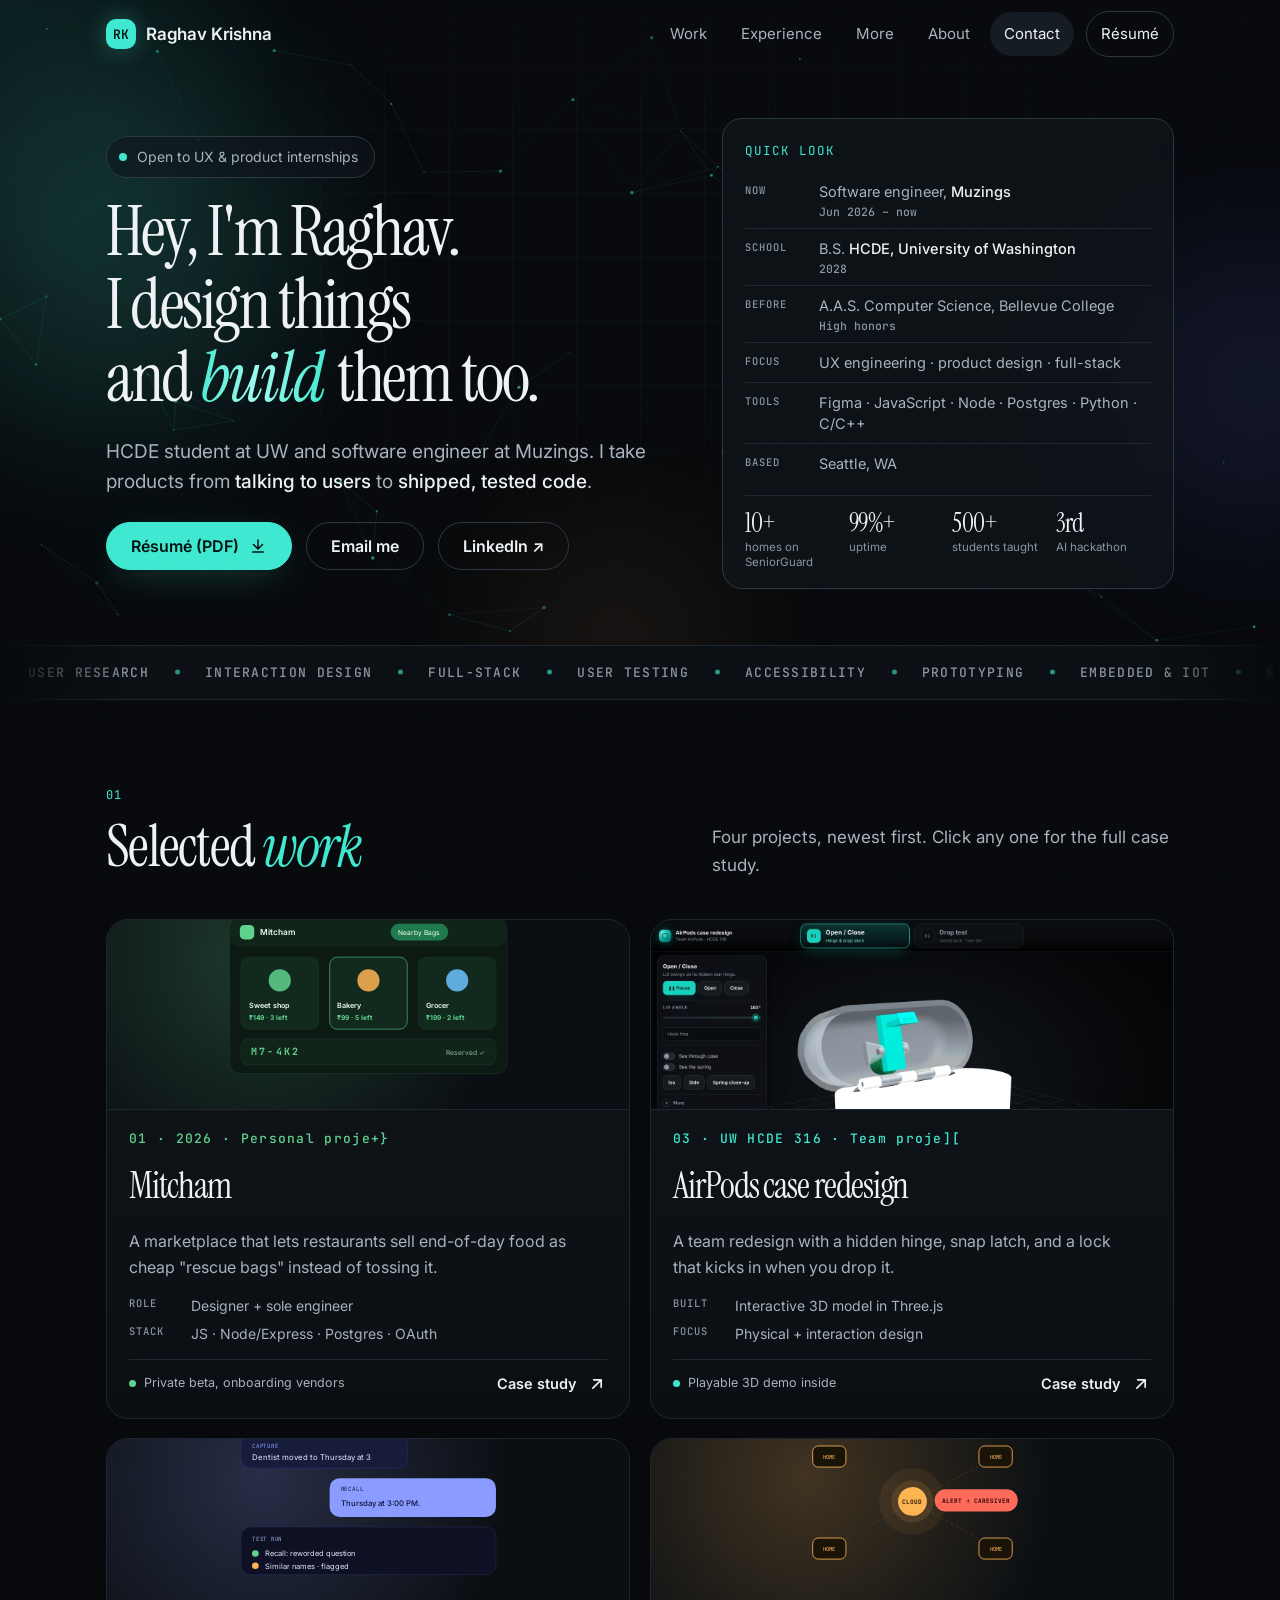
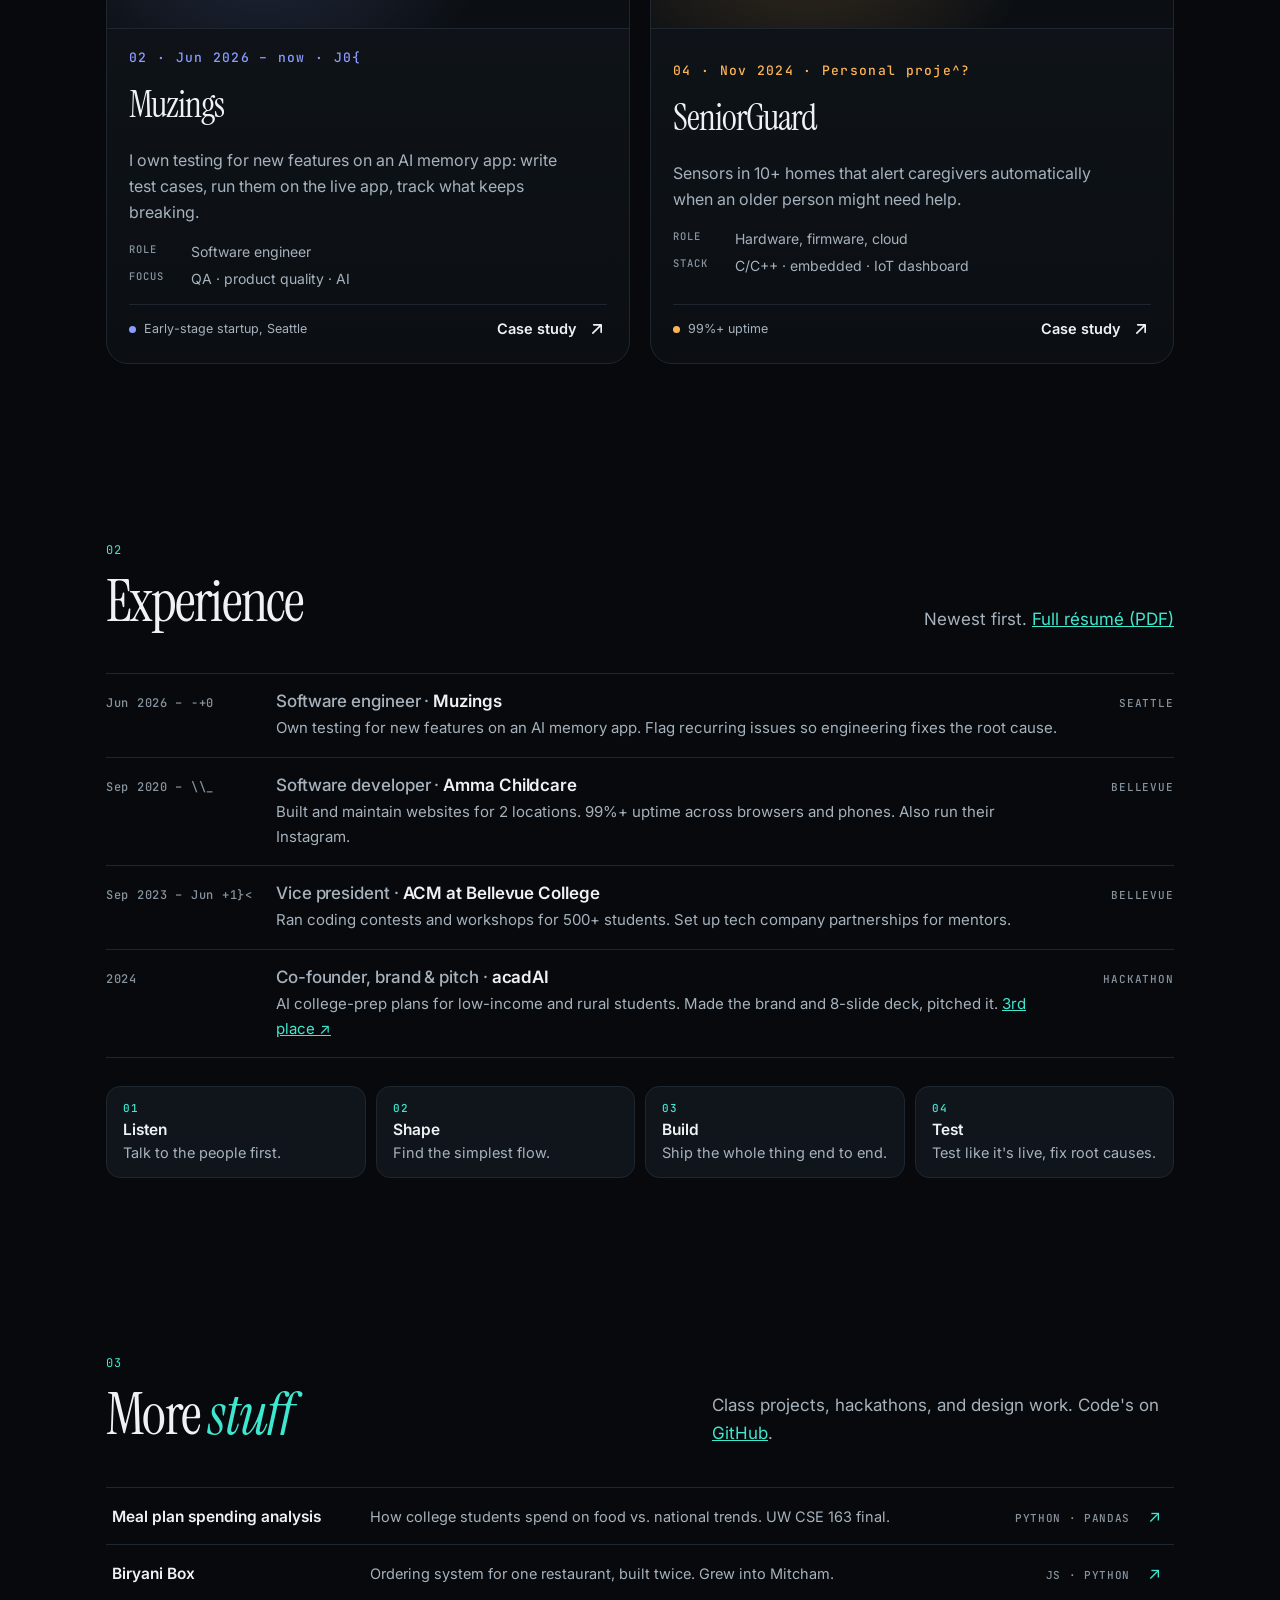
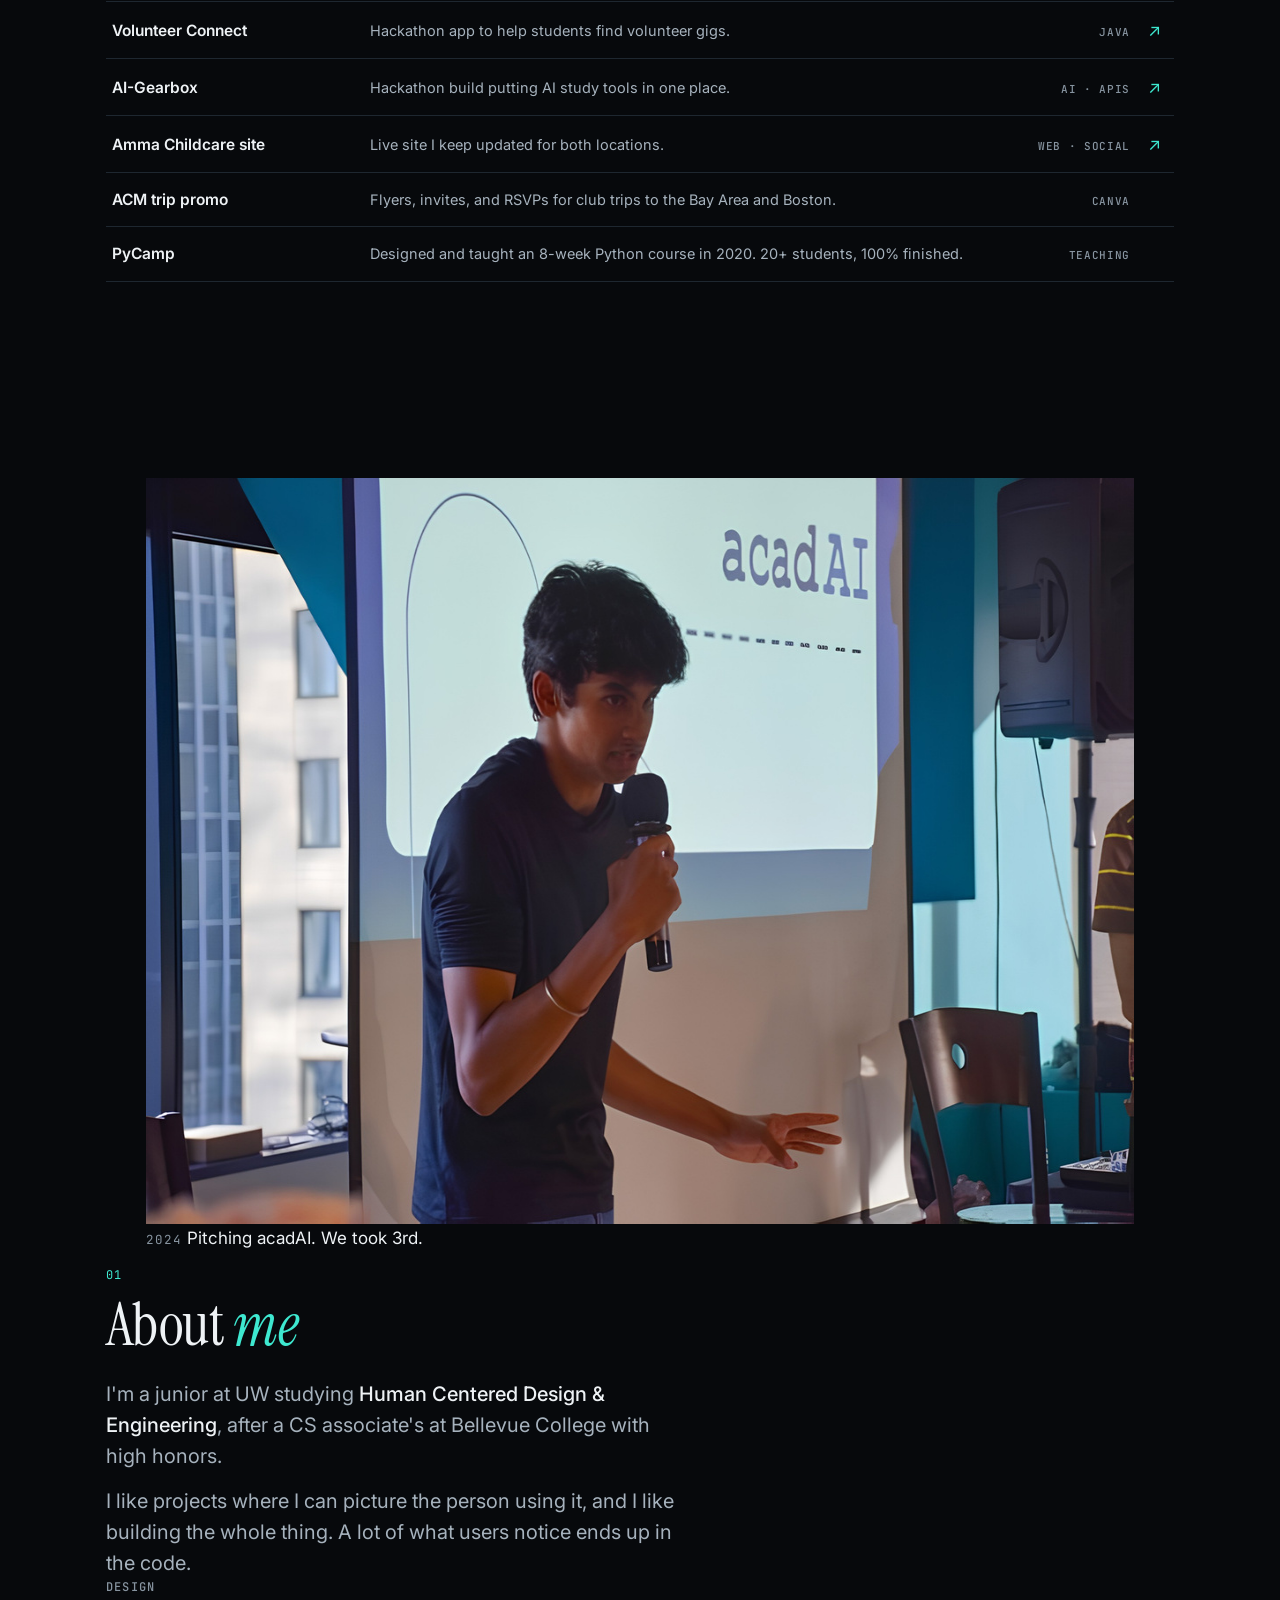
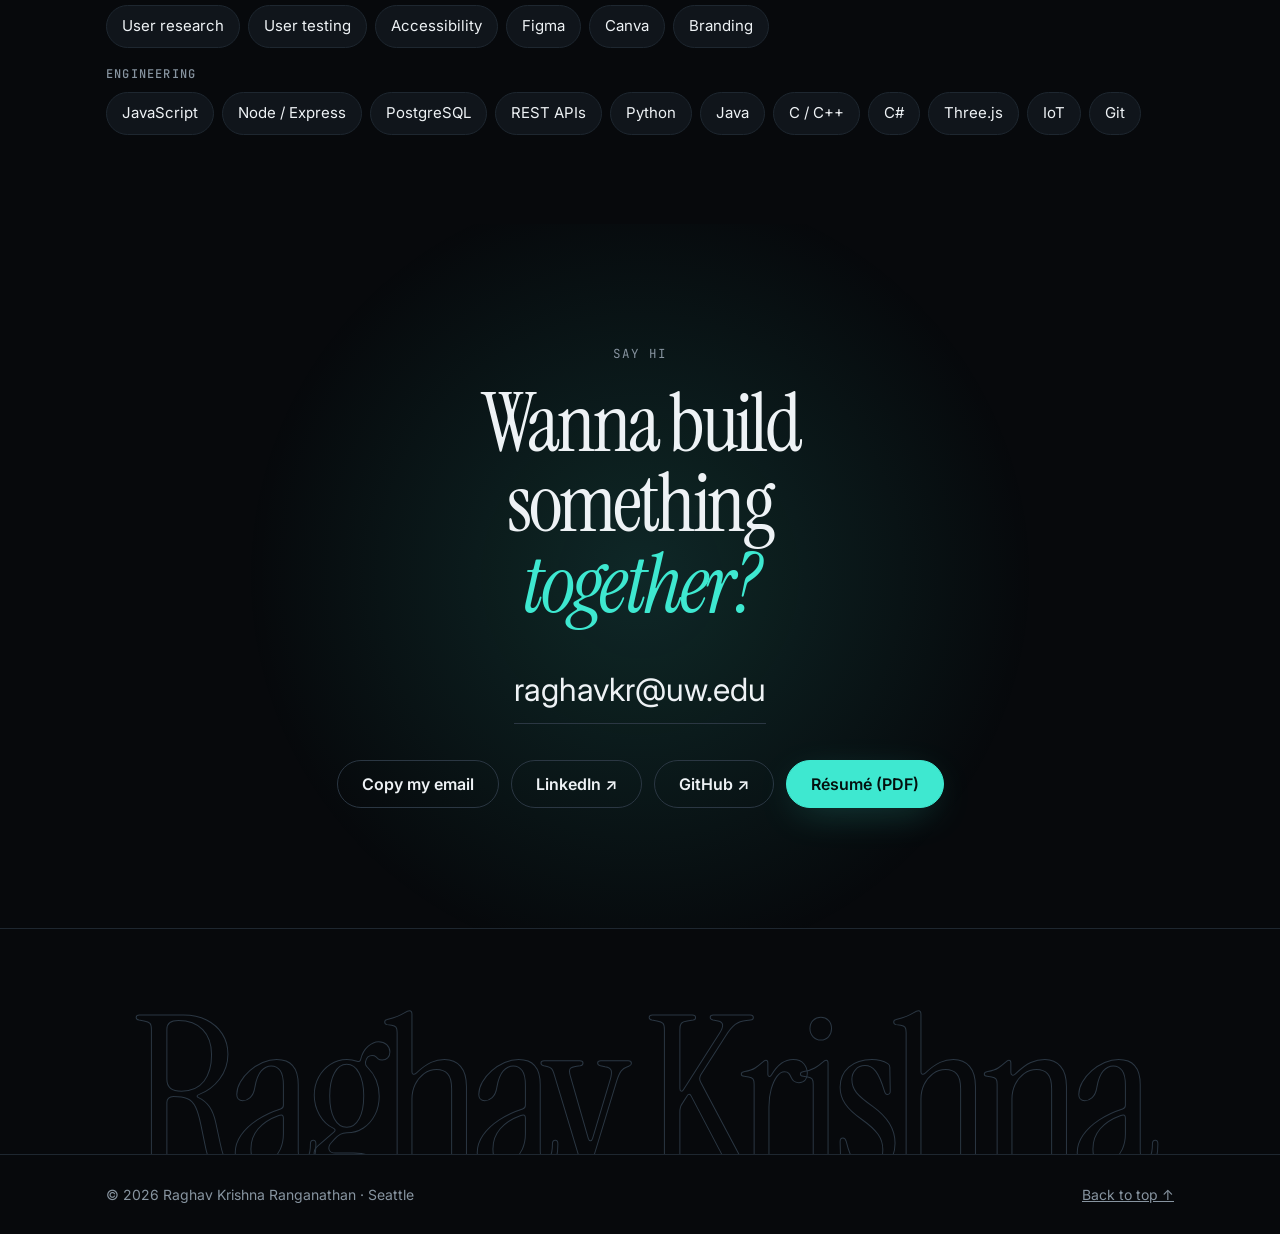
==== commit 15767244: "Refactor header text and project card layout Updated text in the header and modified project cards." ====
--- a/index.html
+++ b/index.html
@@ -52,8 +52,8 @@
       <p class="eyebrow rv"><span class="dot" aria-hidden="true"></span>Open to UX &amp; product internships</p>
       <h1>
         <span class="line"><span style="--d:.05s">Hey, I'm Raghav.</span></span>
-        <span class="line"><span style="--d:.15s">I design things and</span></span>
-        <span class="line"><span style="--d:.25s"><em class="ital">build</em> them too.</span></span>
+        <span class="line"><span style="--d:.15s">I design things</span></span>
+        <span class="line"><span style="--d:.25s">and <em class="ital">build</em> them too.</span></span>
       </h1>
       <p class="lede rv" style="--d:.35s">HCDE student at UW and software engineer at Muzings. I take products from <b>talking to users</b> to <b>shipped, tested code</b>.</p>
       <div class="cta rv" style="--d:.45s">
@@ -83,6 +83,12 @@
   </div>
 </section>
 
+<!-- ================= MARQUEE ================= -->
+<div class="marquee" aria-hidden="true"><div class="track">
+  <span>User research</span><span>Interaction design</span><span>Full-stack</span><span>User testing</span><span>Accessibility</span><span>Prototyping</span><span>Embedded &amp; IoT</span><span>Node / Express</span><span>PostgreSQL</span><span>Three.js</span><span>Figma</span><span>Python</span>
+  <span>User research</span><span>Interaction design</span><span>Full-stack</span><span>User testing</span><span>Accessibility</span><span>Prototyping</span><span>Embedded &amp; IoT</span><span>Node / Express</span><span>PostgreSQL</span><span>Three.js</span><span>Figma</span><span>Python</span>
+</div></div>
+
 <!-- ================= SELECTED WORK (2x2) ================= -->
 <section class="sec tight" id="work">
   <div class="wrap">
@@ -91,8 +97,8 @@
       <p class="rv">Four projects, newest first. Click any one for the full case study.</p>
     </div>
 
-    <div class="work two">
-      <a class="card rv tilt" href="work/mitcham.html" style="--c:#5fd38d" aria-label="Mitcham case study">
+    <div class="work two bento">
+      <a class="card rv tilt b-wide" href="work/mitcham.html" style="--c:#5fd38d" aria-label="Mitcham case study">
         <div class="card-art" aria-hidden="true">
           <svg viewBox="0 0 520 300" fill="none" font-family="Inter,system-ui,sans-serif">
             <rect x="10" y="10" width="500" height="280" rx="18" fill="#0d1a14" stroke="#1f3a2c"/>
@@ -116,8 +122,17 @@
           <div class="card-foot"><span class="status"><i></i>Private beta, onboarding vendors</span><span class="more">Case study <svg viewBox="0 0 24 24" fill="none" stroke="currentColor" stroke-width="2" stroke-linecap="round" stroke-linejoin="round" aria-hidden="true"><path d="M7 17 17 7M8 7h9v9"/></svg></span></div>
         </div>
       </a>
-
-      <a class="card rv tilt" href="work/muzings.html" style="--c:#8b9bff;--d:.08s" aria-label="Muzings case study">
+      <a class="card rv tilt b-tall" href="work/airpods-case.html" style="--c:#3ee8d0;--d:.08s" aria-label="AirPods case redesign case study">
+        <div class="card-art"><img src="assets/img/airpods-viewer.jpg" alt="3D model of the redesigned AirPods case with the lid open, showing the hinge and latch hook" decoding="async" width="1440" height="900"></div>
+        <div class="card-body">
+          <span class="num">03 · UW HCDE 316 · Team project</span>
+          <h3>AirPods case redesign</h3>
+          <p class="one">A team redesign with a hidden hinge, snap latch, and a lock that kicks in when you drop it.</p>
+          <dl class="kv"><div><dt>Built</dt><dd>Interactive 3D model in Three.js</dd></div><div><dt>Focus</dt><dd>Physical + interaction design</dd></div></dl>
+          <div class="card-foot"><span class="status"><i></i>Playable 3D demo inside</span><span class="more">Case study <svg viewBox="0 0 24 24" fill="none" stroke="currentColor" stroke-width="2" stroke-linecap="round" stroke-linejoin="round" aria-hidden="true"><path d="M7 17 17 7M8 7h9v9"/></svg></span></div>
+        </div>
+      </a>
+      <a class="card rv tilt" href="work/muzings.html" style="--c:#8b9bff" aria-label="Muzings case study">
         <div class="card-art" aria-hidden="true">
           <svg viewBox="0 0 520 300" fill="none" font-family="Inter,system-ui,sans-serif">
             <g class="f1"><rect x="30" y="30" width="300" height="60" rx="18" fill="#171c3a" stroke="#2c356e"/><text x="50" y="54" fill="#8b9bff" font-size="10.5" font-family="JetBrains Mono,monospace" letter-spacing="1.4">CAPTURE</text><text x="50" y="76" fill="#e6e9ff" font-size="14">Dentist moved to Thursday at 3</text></g>
@@ -134,18 +149,6 @@
           <div class="card-foot"><span class="status"><i></i>Early-stage startup, Seattle</span><span class="more">Case study <svg viewBox="0 0 24 24" fill="none" stroke="currentColor" stroke-width="2" stroke-linecap="round" stroke-linejoin="round" aria-hidden="true"><path d="M7 17 17 7M8 7h9v9"/></svg></span></div>
         </div>
       </a>
-
-      <a class="card rv tilt" href="work/airpods-case.html" style="--c:#3ee8d0" aria-label="AirPods case redesign case study">
-        <div class="card-art"><img src="assets/img/airpods-viewer.jpg" alt="3D model of the redesigned AirPods case with the lid open, showing the hinge and latch hook" decoding="async" width="1440" height="900"></div>
-        <div class="card-body">
-          <span class="num">03 · UW HCDE 316 · Team project</span>
-          <h3>AirPods case redesign</h3>
-          <p class="one">A team redesign with a hidden hinge, snap latch, and a lock that kicks in when you drop it.</p>
-          <dl class="kv"><div><dt>Built</dt><dd>Interactive 3D model in Three.js</dd></div><div><dt>Focus</dt><dd>Physical + interaction design</dd></div></dl>
-          <div class="card-foot"><span class="status"><i></i>Playable 3D demo inside</span><span class="more">Case study <svg viewBox="0 0 24 24" fill="none" stroke="currentColor" stroke-width="2" stroke-linecap="round" stroke-linejoin="round" aria-hidden="true"><path d="M7 17 17 7M8 7h9v9"/></svg></span></div>
-        </div>
-      </a>
-
       <a class="card rv tilt" href="work/seniorguard.html" style="--c:#ffb454;--d:.08s" aria-label="SeniorGuard case study">
         <div class="card-art" aria-hidden="true">
           <svg viewBox="0 0 520 300" fill="none" font-family="JetBrains Mono,monospace">
@@ -213,7 +216,11 @@
 
 <!-- ================= ABOUT + SKILLS ================= -->
 <section class="sec tight about" id="about">
-  <div class="wrap split">
+  <div class="wrap about-grid">
+    <figure class="me rv">
+      <img src="assets/img/acadai-pitch.jpg" alt="Raghav pitching acadAI to hackathon judges" decoding="async" width="1120" height="746">
+      <figcaption><span class="mono">2024</span> Pitching acadAI. We took 3rd.</figcaption>
+    </figure>
     <div>
       <h2 class="serif rv" style="font-size:clamp(36px,5vw,60px);line-height:1;margin-bottom:24px"><span class="mono idx">04</span>About <span class="ital">me</span></h2>
       <p class="rv">I'm a junior at UW studying <b>Human Centered Design &amp; Engineering</b>, after a CS associate's at Bellevue College with high honors.</p>
@@ -242,6 +249,7 @@
 </section>
 </main>
 
+<div class="bigname" aria-hidden="true"><span>Raghav Krishna</span></div>
 <footer>
   <div class="wrap"><span>© <span id="yr">2026</span> Raghav Krishna Ranganathan · Seattle</span><a href="#top">Back to top ↑</a></div>
 </footer>
--- a/assets/css/style.css
+++ b/assets/css/style.css
@@ -419,3 +419,87 @@
 .block .txt p.big{font-family:var(--serif);font-size:clamp(28px,3.6vw,44px);line-height:1.15;color:var(--text);letter-spacing:-.025em;margin-bottom:22px}
 .feature-body p.status{display:block;line-height:1.6}
 .feature-body p.status i{display:inline-block;vertical-align:middle;margin-right:8px}
+
+/* ================= v4: recruiter-compact homepage ================= */
+.sec.tight{padding:clamp(56px,7vw,96px) 0}
+.sec.tight .sec-head{margin-bottom:clamp(24px,3.5vw,40px)}
+.sec.tight .sec-head h2{font-size:clamp(34px,4.6vw,58px)}
+
+/* hero: not full-screen, facts panel on the right */
+.hero.compact{min-height:auto;padding:118px 0 56px}
+.hero-split{display:grid;grid-template-columns:1.25fr 1fr;gap:clamp(28px,4vw,56px);align-items:center}
+.hero.compact h1{font-size:clamp(40px,5.4vw,78px);margin:20px 0 20px;max-width:none}
+.hero.compact .lede{font-size:clamp(17px,1.6vw,19px)}
+.hero.compact .cta{margin-top:26px}
+.glance{position:relative;background:rgba(16,21,27,.72);backdrop-filter:blur(10px);-webkit-backdrop-filter:blur(10px);border:1px solid var(--line2);border-radius:20px;padding:22px 22px 18px}
+.glance-h{margin:0 0 10px;color:var(--acc)}
+.glance dl{margin:0}
+.glance dl div{display:grid;grid-template-columns:62px 1fr;gap:12px;padding:9px 0;border-top:1px solid var(--line)}
+.glance dl div:first-child{border-top:0}
+.glance dt{font:500 10.5px/1.9 var(--mono);letter-spacing:.1em;text-transform:uppercase;color:var(--dim)}
+.glance dd{margin:0;font-size:14.5px;line-height:1.45;color:var(--muted)}
+.glance dd b{color:var(--text);font-weight:500}
+.glance dd span{display:block;font:500 11.5px var(--mono);color:var(--dim);margin-top:2px}
+.glance-stats{display:grid;grid-template-columns:repeat(4,1fr);gap:8px;margin-top:12px;padding-top:14px;border-top:1px solid var(--line)}
+.glance-stats li{text-align:left}
+.glance-stats strong{display:block;font:400 26px/1 var(--serif);letter-spacing:-.02em;color:var(--text)}
+.glance-stats strong .count{display:inline;font:inherit;color:inherit;margin:0}
+.glance-stats span{display:block;margin-top:4px;font-size:11.5px;line-height:1.3;color:var(--dim)}
+@media (max-width:960px){.hero-split{grid-template-columns:1fr}.hero.compact{padding-top:104px}}
+@media (max-width:420px){.glance-stats{grid-template-columns:1fr 1fr;row-gap:12px}}
+
+/* work: 2x2 compact cards */
+.work.two{grid-template-columns:repeat(2,1fr);gap:20px}
+.work.two .card,.work.two .card:nth-child(even){grid-template-columns:1fr;border-radius:22px}
+.work.two .card .card-art,.work.two .card:nth-child(even) .card-art{order:-1;min-height:0;height:190px;border:0;border-bottom:1px solid var(--line)}
+.work.two .card-art svg{width:86%;max-height:88%}
+.work.two .card-body{padding:20px 22px 22px;gap:14px;justify-content:flex-start}
+.work.two .card h3{font-size:clamp(28px,2.8vw,38px);margin:6px 0 8px}
+.work.two .card p.one{font-size:16px}
+.kv{display:grid;gap:4px;margin:0}
+.kv div{display:grid;grid-template-columns:52px 1fr;gap:10px;font-size:14px}
+.kv dt{font:500 10.5px/1.9 var(--mono);letter-spacing:.1em;text-transform:uppercase;color:var(--dim)}
+.kv dd{margin:0;color:var(--muted)}
+.work.two .card-foot{margin-top:auto;padding-top:12px;border-top:1px solid var(--line)}
+.work.two .status{font-size:12.5px}
+.work.two .more{font-size:14.5px}
+@media (max-width:860px){.work.two{grid-template-columns:1fr}}
+
+/* experience: one-line rows */
+.xp{border-top:1px solid var(--line)}
+.xp li{display:grid;grid-template-columns:150px 1fr 90px;gap:20px;align-items:baseline;padding:16px 0;border-bottom:1px solid var(--line)}
+.xp .when{font:500 12px var(--mono);letter-spacing:.06em;color:var(--dim)}
+.xp h3{font:500 17px/1.35 var(--sans);letter-spacing:-.005em;color:var(--muted)}
+.xp h3 b{color:var(--text);font-weight:600}
+.xp p{font-size:15px;color:var(--muted);margin-top:3px}
+.xp p a{color:var(--acc)}
+.xp .where{font:500 11px var(--mono);letter-spacing:.08em;text-transform:uppercase;color:var(--dim);text-align:right}
+@media (max-width:700px){.xp li{grid-template-columns:1fr;gap:4px}.xp .where{display:none}}
+
+/* how I work: one compact row */
+.steps{list-style:none;padding:0;margin:28px 0 0;display:grid;grid-template-columns:repeat(4,1fr);gap:10px}
+.steps li{padding:14px 16px;border:1px solid var(--line);border-radius:14px;background:var(--surface);font-size:14.5px;color:var(--muted);line-height:1.45}
+.steps span{display:block;font:500 11px var(--mono);letter-spacing:.1em;color:var(--acc);margin-bottom:4px}
+.steps b{display:block;color:var(--text);font-weight:600;font-size:15.5px}
+@media (max-width:760px){.steps{grid-template-columns:1fr 1fr}}
+
+/* more: dense list rows */
+.rows{border-top:1px solid var(--line)}
+.rows li{border-bottom:1px solid var(--line)}
+.rows a,.rows li>div{display:grid;grid-template-columns:240px 1fr 130px 20px;gap:18px;align-items:baseline;padding:14px 6px;text-decoration:none;transition:background .2s,padding .25s var(--ease)}
+.rows a:hover{background:var(--surface);padding-left:14px}
+.rows b{font-weight:600;font-size:15.5px}
+.rows span{color:var(--muted);font-size:14.5px}
+.rows em{font:500 11px var(--mono);letter-spacing:.06em;text-transform:uppercase;color:var(--dim);font-style:normal;text-align:right}
+.rows i{font-style:normal;color:var(--acc);transition:transform .25s var(--ease)}
+.rows a:hover i{transform:translate(3px,-3px)}
+@media (max-width:760px){.rows a,.rows li>div{grid-template-columns:1fr 20px;gap:2px 10px}.rows b{grid-column:1}.rows i{grid-column:2;grid-row:1}.rows span{grid-column:1/-1}.rows em{display:none}}
+
+/* about: tighter */
+.about.tight p{font-size:clamp(17px,1.8vw,20px);max-width:44ch}
+.about.tight p+p{margin-top:14px}
+.about.tight .skills{gap:18px}
+
+/* contact: shorter */
+.contact.compact{padding:clamp(70px,10vw,120px) 0}
+.contact.compact h2{font-size:clamp(40px,6.4vw,88px)}
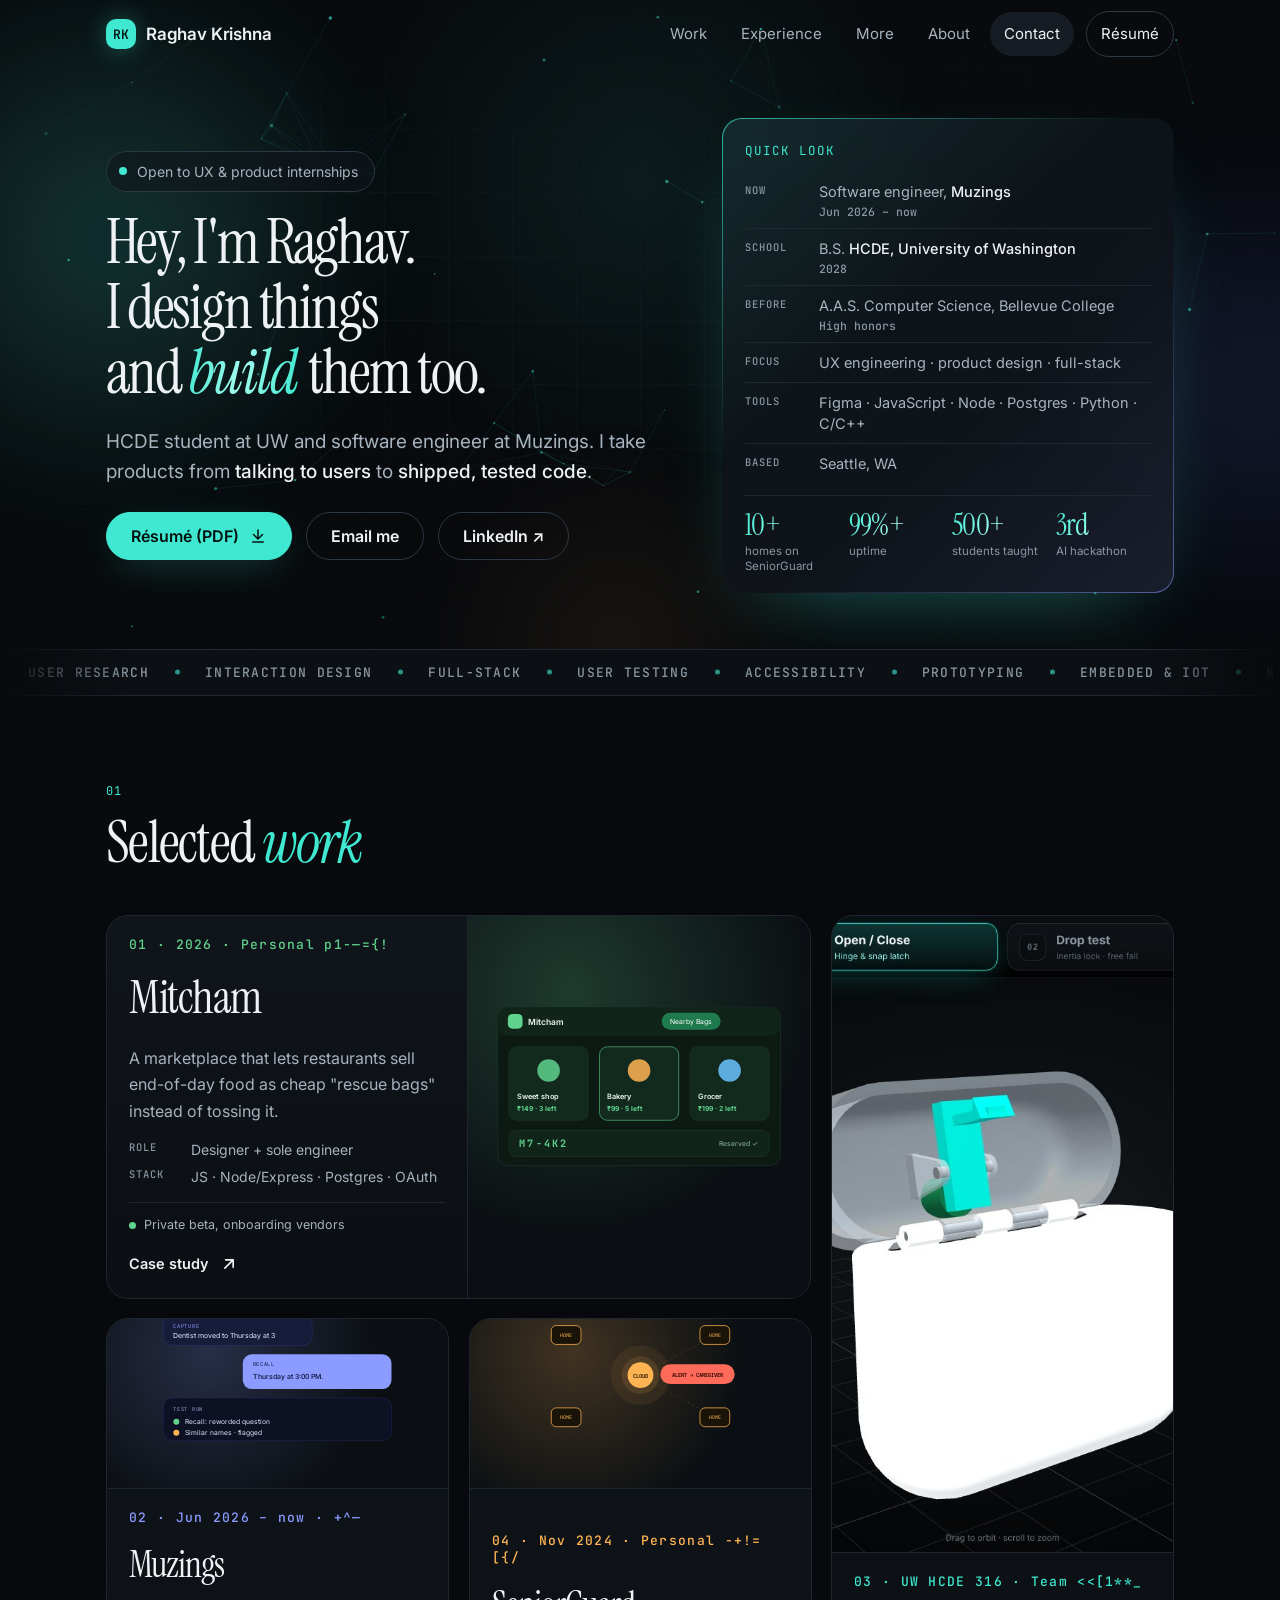
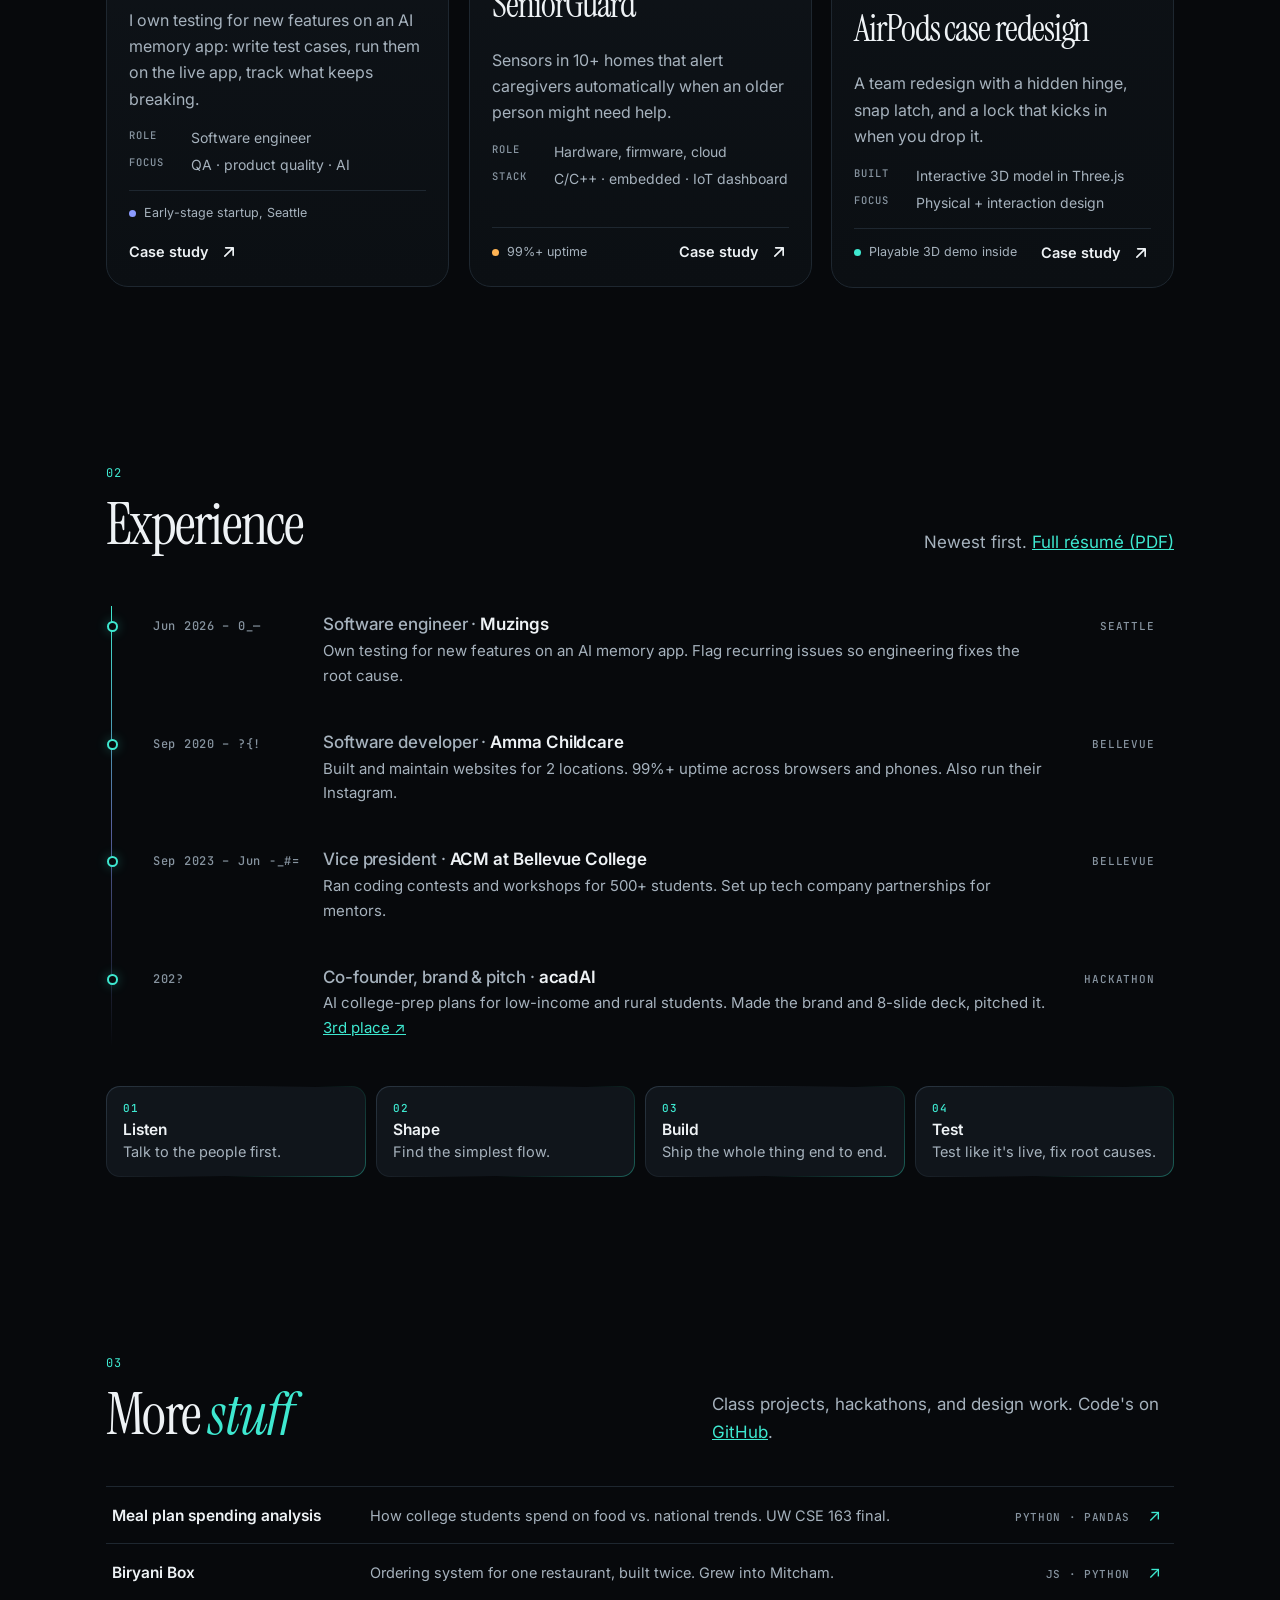
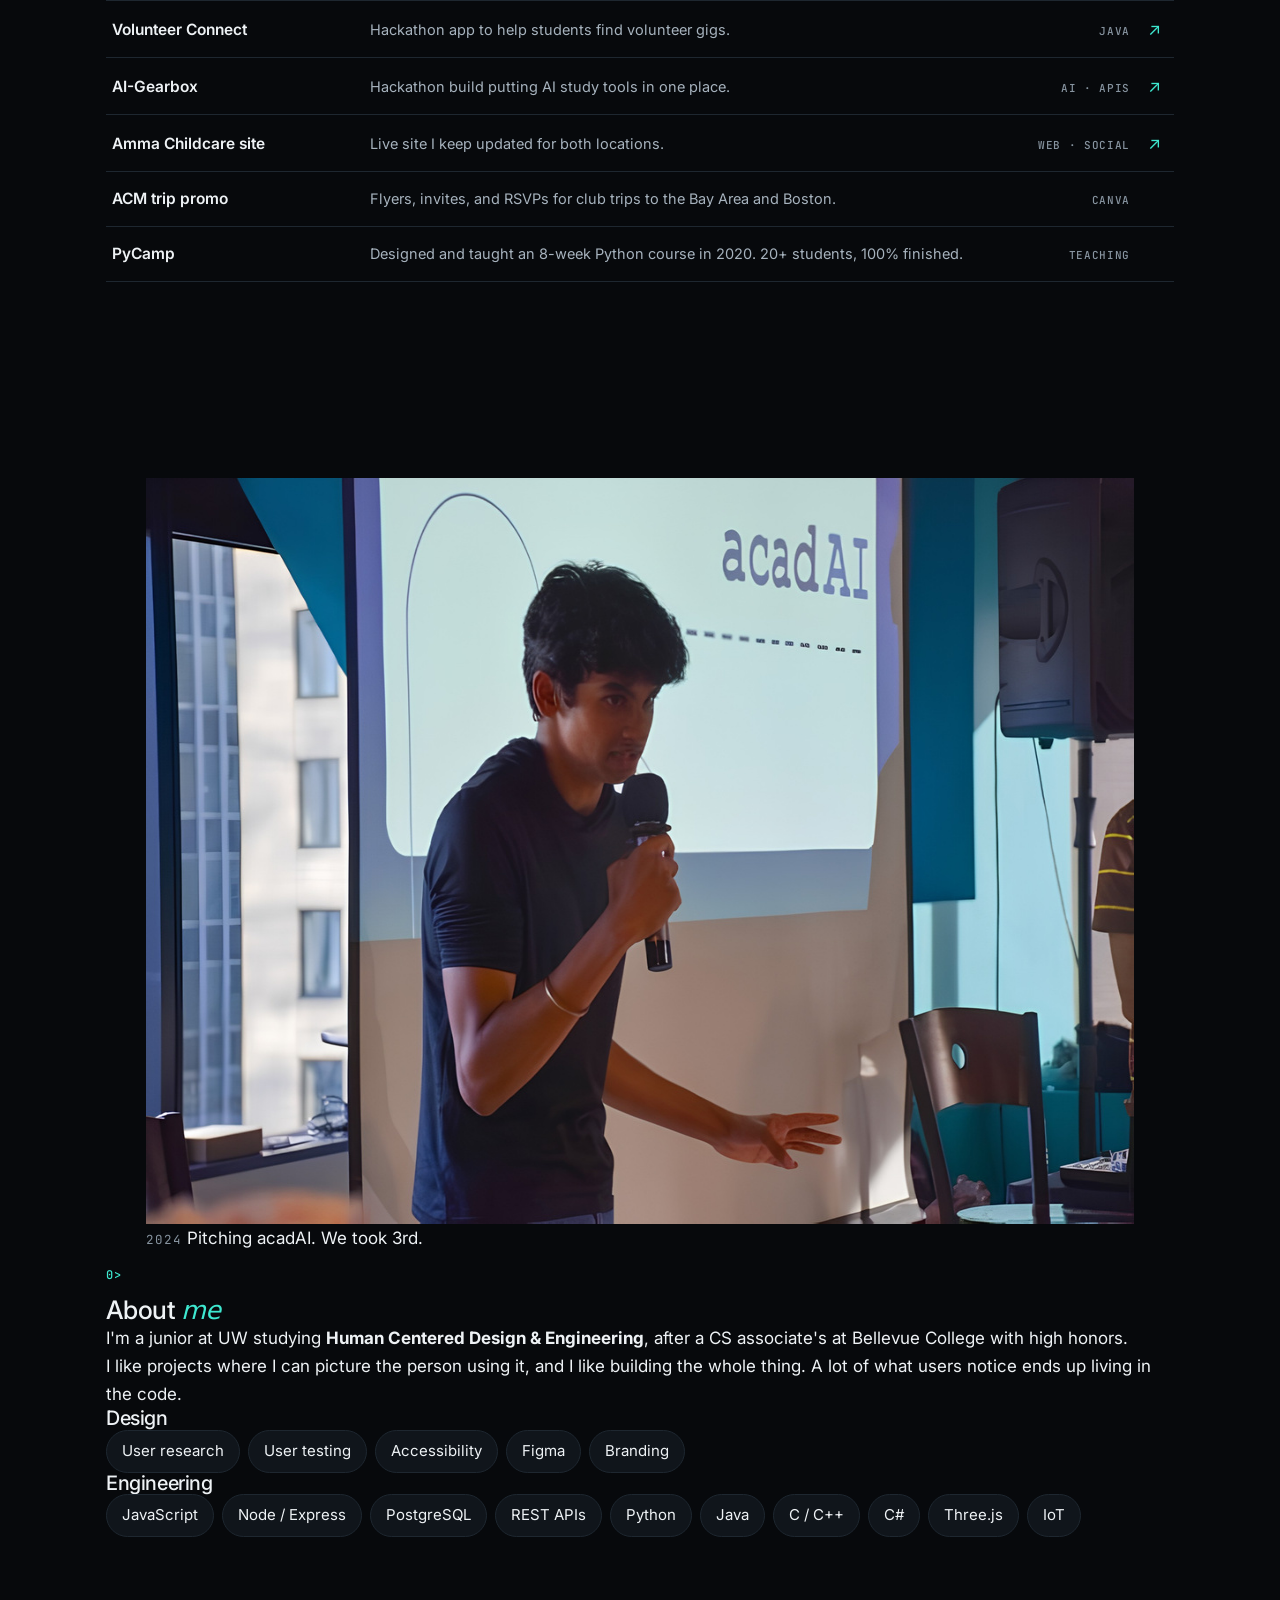
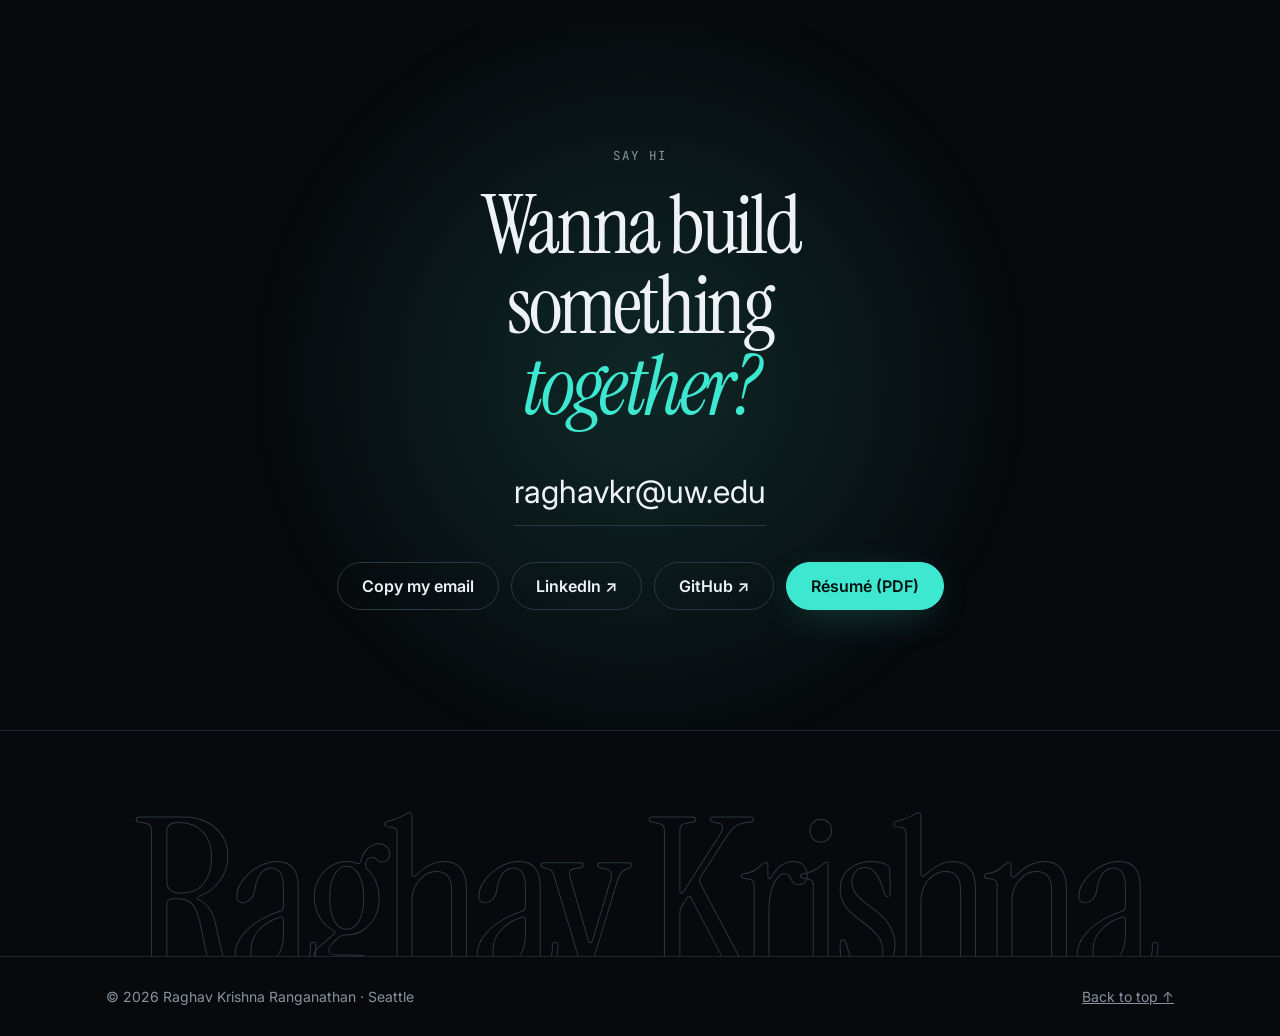
==== commit b01ecbbc: "Refactor about section layout and content Updated the about section to improve structure and content" ====
--- a/index.html
+++ b/index.html
@@ -214,21 +214,23 @@
   </div>
 </section>
 
-<!-- ================= ABOUT + SKILLS ================= -->
-<section class="sec tight about" id="about">
-  <div class="wrap about-grid">
-    <figure class="me rv">
-      <img src="assets/img/acadai-pitch.jpg" alt="Raghav pitching acadAI to hackathon judges" decoding="async" width="1120" height="746">
-      <figcaption><span class="mono">2024</span> Pitching acadAI. We took 3rd.</figcaption>
-    </figure>
-    <div>
-      <h2 class="serif rv" style="font-size:clamp(36px,5vw,60px);line-height:1;margin-bottom:24px"><span class="mono idx">04</span>About <span class="ital">me</span></h2>
-      <p class="rv">I'm a junior at UW studying <b>Human Centered Design &amp; Engineering</b>, after a CS associate's at Bellevue College with high honors.</p>
-      <p class="rv">I like projects where I can picture the person using it, and I like building the whole thing. A lot of what users notice ends up in the code.</p>
-    </div>
-    <div class="skills">
-      <div class="rv"><h3>Design</h3><div class="chips"><span class="chip">User research</span><span class="chip">User testing</span><span class="chip">Accessibility</span><span class="chip">Figma</span><span class="chip">Canva</span><span class="chip">Branding</span></div></div>
-      <div class="rv"><h3>Engineering</h3><div class="chips"><span class="chip">JavaScript</span><span class="chip">Node / Express</span><span class="chip">PostgreSQL</span><span class="chip">REST APIs</span><span class="chip">Python</span><span class="chip">Java</span><span class="chip">C / C++</span><span class="chip">C#</span><span class="chip">Three.js</span><span class="chip">IoT</span><span class="chip">Git</span></div></div>
+<!-- ================= ABOUT ================= -->
+<section class="sec tight" id="about">
+  <div class="wrap">
+    <div class="about2 rv">
+      <figure class="ab-photo">
+        <img src="assets/img/acadai-pitch.jpg" alt="Raghav pitching acadAI to hackathon judges" decoding="async" width="1120" height="746">
+        <figcaption><span class="mono">2024</span> Pitching acadAI. We took 3rd.</figcaption>
+      </figure>
+      <div class="ab-right">
+        <h2><span class="mono idx">04</span>About <span class="ital">me</span></h2>
+        <p>I'm a junior at UW studying <b>Human Centered Design &amp; Engineering</b>, after a CS associate's at Bellevue College with high honors.</p>
+        <p>I like projects where I can picture the person using it, and I like building the whole thing. A lot of what users notice ends up living in the code.</p>
+        <div class="ab-skills">
+          <div><h3>Design</h3><div class="chips"><span class="chip">User research</span><span class="chip">User testing</span><span class="chip">Accessibility</span><span class="chip">Figma</span><span class="chip">Branding</span></div></div>
+          <div><h3>Engineering</h3><div class="chips"><span class="chip">JavaScript</span><span class="chip">Node / Express</span><span class="chip">PostgreSQL</span><span class="chip">REST APIs</span><span class="chip">Python</span><span class="chip">Java</span><span class="chip">C / C++</span><span class="chip">C#</span><span class="chip">Three.js</span><span class="chip">IoT</span></div></div>
+        </div>
+      </div>
     </div>
   </div>
 </section>
--- a/assets/css/style.css
+++ b/assets/css/style.css
@@ -503,3 +503,60 @@
 /* contact: shorter */
 .contact.compact{padding:clamp(70px,10vw,120px) 0}
 .contact.compact h2{font-size:clamp(40px,6.4vw,88px)}
+
+/* ================= v5: design back into the compact layout ================= */
+/* hero headline a touch bigger again */
+.hero.compact h1{font-size:clamp(44px,6vw,86px)}
+
+/* glance panel: glowing gradient border + accent stats */
+.glance{border:1px solid transparent;background:linear-gradient(rgba(14,19,25,.86),rgba(14,19,25,.86)) padding-box,linear-gradient(140deg,rgba(62,232,208,.75),rgba(62,232,208,.05) 40%,rgba(139,155,255,.05) 60%,rgba(139,155,255,.6)) border-box;box-shadow:0 30px 80px -40px rgba(62,232,208,.45)}
+.glance-stats strong{background:linear-gradient(120deg,var(--acc),#9ffcef 50%,#8b9bff);-webkit-background-clip:text;background-clip:text;color:transparent;font-size:30px}
+.glance-stats strong .count{color:transparent}
+
+/* marquee a bit slimmer */
+.marquee{padding:14px 0}
+
+/* bento work grid */
+.work.two.bento{grid-template-columns:repeat(3,1fr);gap:20px}
+.work.two.bento .card{display:grid}
+.work.two.bento .b-wide{grid-column:span 2;grid-template-columns:1.05fr 1fr}
+.work.two.bento .b-wide .card-art{order:2;height:auto;min-height:300px;border-bottom:0;border-left:1px solid var(--line)}
+.work.two.bento .b-wide h3{font-size:clamp(34px,3.6vw,50px)}
+.work.two.bento .b-tall{grid-row:span 2;grid-template-rows:minmax(280px,1fr) auto}
+.work.two.bento .b-tall .card-art{height:auto}
+.work.two.bento .card:not(.b-wide):not(.b-tall) .card-art{height:170px}
+@media (max-width:1000px){.work.two.bento{grid-template-columns:1fr 1fr}.work.two.bento .b-wide{grid-column:span 2}.work.two.bento .b-tall{grid-row:auto}}
+@media (max-width:760px){.work.two.bento{grid-template-columns:1fr}.work.two.bento .b-wide{grid-column:auto;grid-template-columns:1fr}.work.two.bento .b-wide .card-art{order:-1;min-height:200px;border-left:0;border-bottom:1px solid var(--line)}}
+
+/* experience: lit timeline */
+.xp{position:relative;border-top:0;padding-left:28px}
+.xp::before{content:"";position:absolute;left:5px;top:10px;bottom:10px;width:1px;background:linear-gradient(var(--acc),rgba(139,155,255,.6),transparent)}
+.xp li{position:relative;border-bottom:0;margin-bottom:8px;padding:16px 18px;border-radius:14px;border:1px solid transparent;transition:background .25s,border-color .25s}
+.xp li::before{content:"";position:absolute;left:-28px;top:24px;width:11px;height:11px;border-radius:50%;background:var(--bg);border:2px solid var(--acc);box-shadow:0 0 12px var(--acc-glow)}
+.xp li:hover{background:var(--surface);border-color:var(--line2)}
+@media (max-width:700px){.xp li{padding:14px 12px}}
+
+/* how I work: gradient-edged chips with a glow on hover */
+.steps li{border:1px solid transparent;background:linear-gradient(var(--surface),var(--surface)) padding-box,linear-gradient(135deg,var(--line2),transparent 60%,rgba(62,232,208,.4)) border-box;transition:transform .3s var(--ease),box-shadow .3s}
+.steps li:hover{transform:translateY(-3px);box-shadow:0 18px 40px -22px var(--acc-glow)}
+
+/* more list: accent bar on hover */
+.rows a:hover{box-shadow:inset 3px 0 0 var(--acc)}
+
+/* about: photo + text + skills */
+.about-grid{display:grid;grid-template-columns:.9fr 1.1fr;gap:clamp(28px,4vw,56px);align-items:start}
+.about-grid > div p{font-size:clamp(17px,1.7vw,19px);color:var(--muted);line-height:1.6;max-width:none}
+.about-grid > div p+p{margin-top:12px}
+.about-grid > div p b{color:var(--text);font-weight:500}
+.about-grid .skills{margin-top:26px}
+.me{margin:0;position:relative;border-radius:20px;overflow:hidden;border:1px solid var(--line2);box-shadow:0 40px 90px -50px var(--acc-glow)}
+.me img{display:block;width:100%;aspect-ratio:4/3;object-fit:cover;filter:saturate(.85) contrast(1.05)}
+.me::after{content:"";position:absolute;inset:0;background:linear-gradient(180deg,transparent 50%,rgba(7,9,12,.85));pointer-events:none}
+.me figcaption{position:absolute;left:18px;bottom:16px;z-index:1;font-size:15px;color:var(--text);display:flex;gap:10px;align-items:baseline}
+.me figcaption .mono{color:var(--acc)}
+@media (max-width:860px){.about-grid{grid-template-columns:1fr}}
+.about-grid .me{grid-row:span 2}
+.about-grid .skills{grid-column:2;margin-top:0}
+.me img{height:auto}
+@media (max-width:860px){.about-grid .me{grid-row:auto}.about-grid .skills{grid-column:auto}}
+.hero.compact h1{font-size:clamp(42px,4.8vw,70px)}
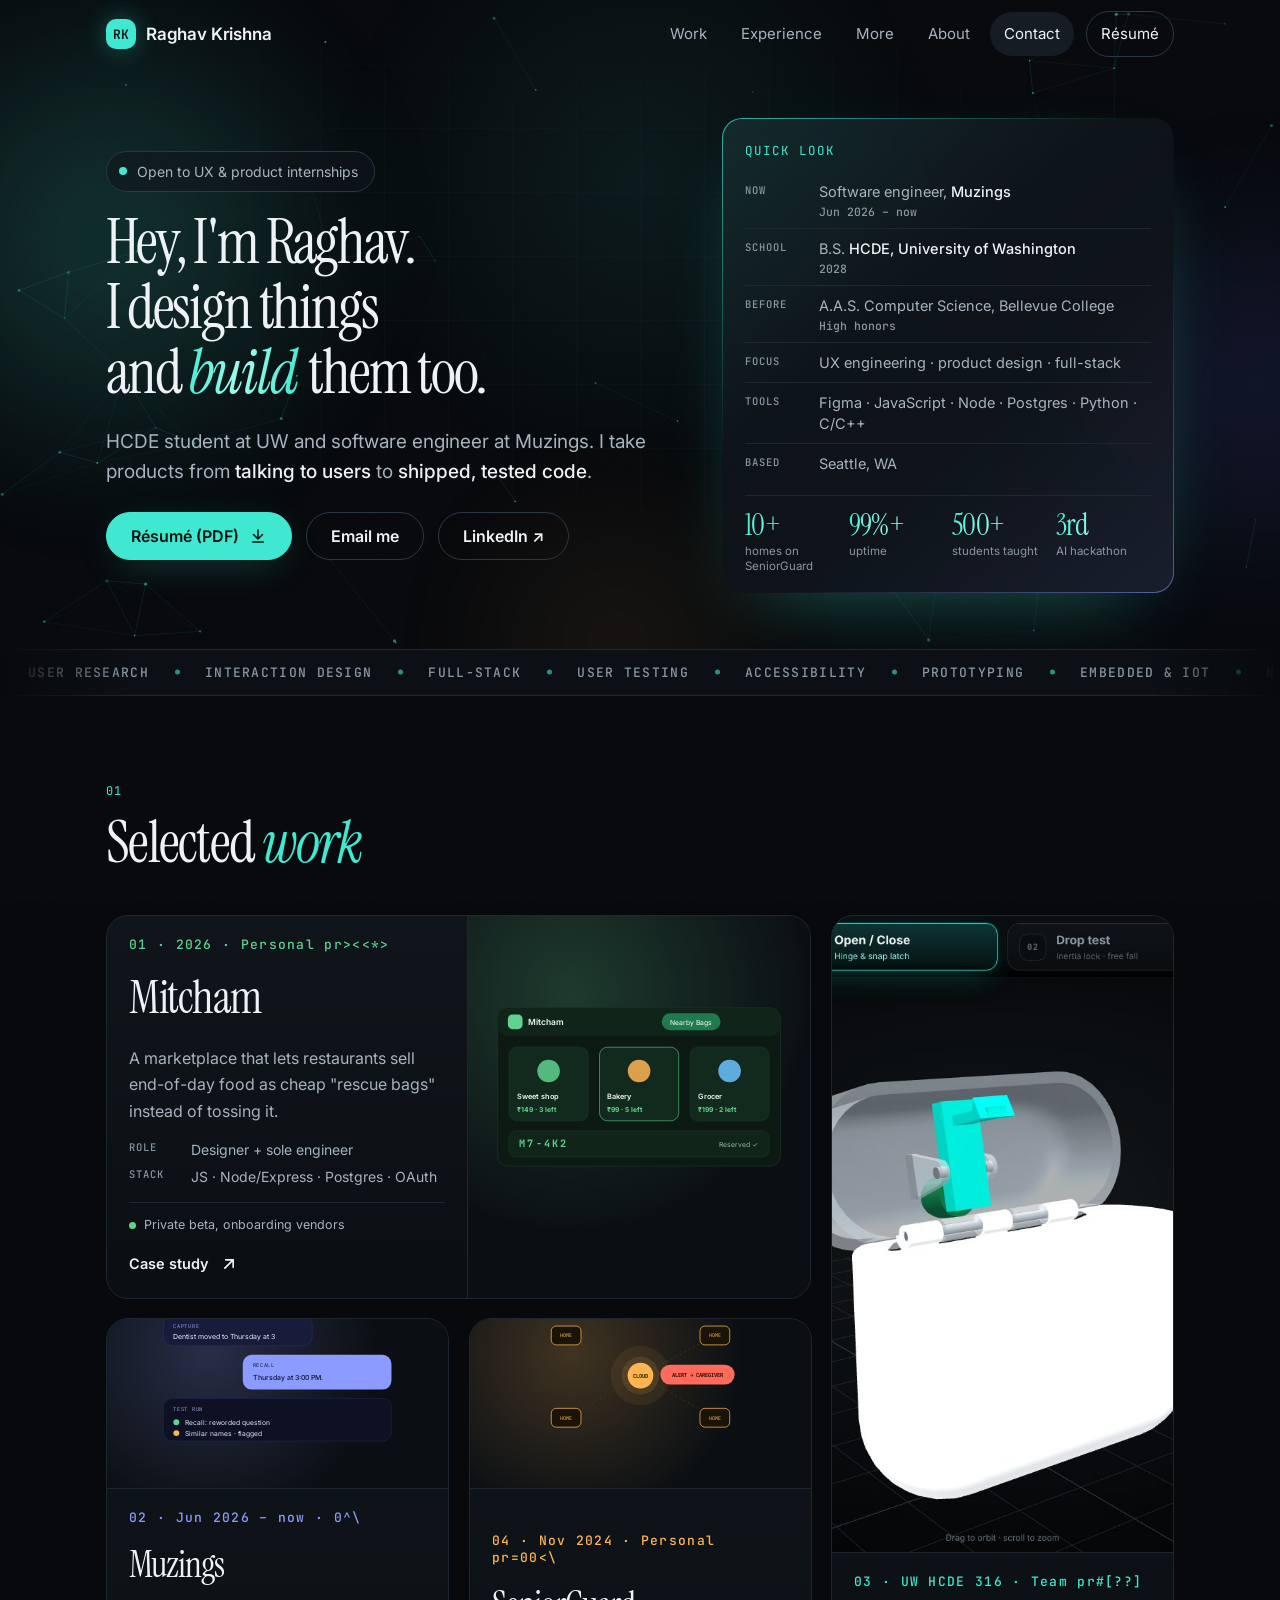
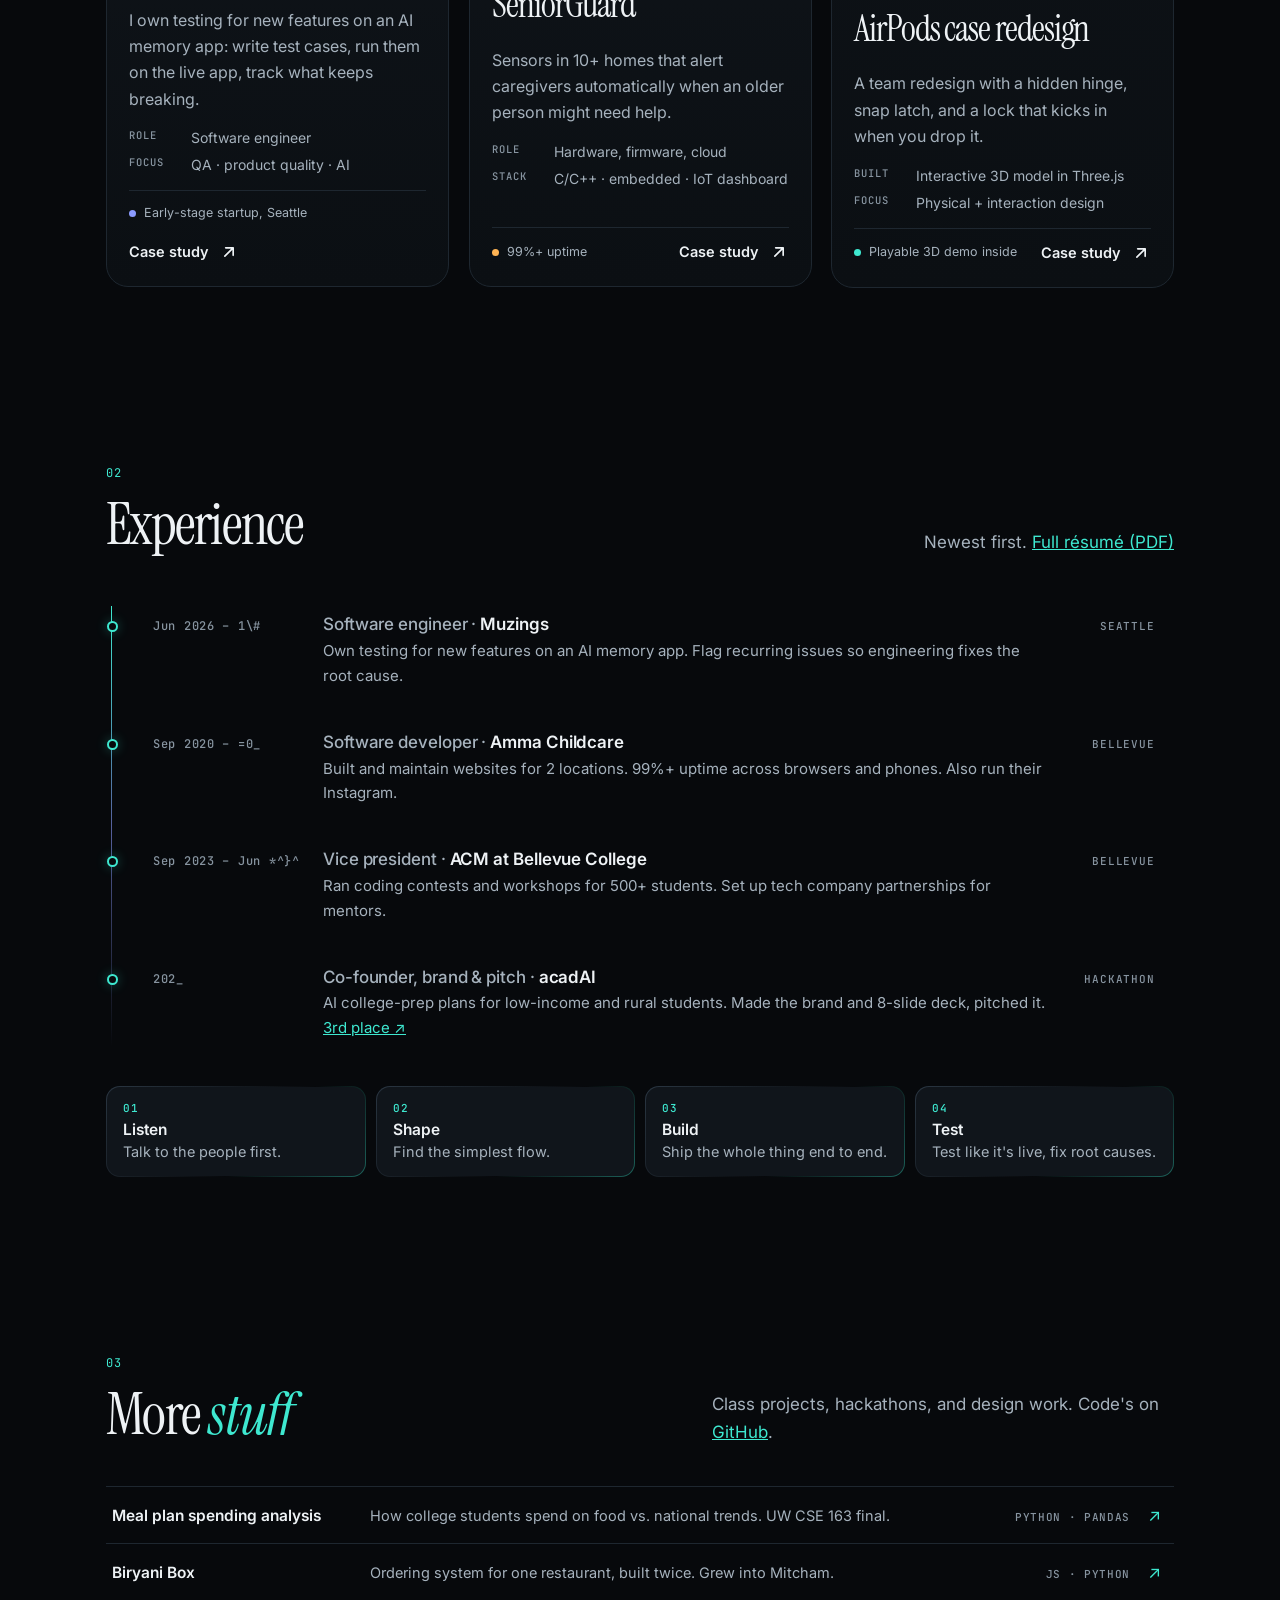
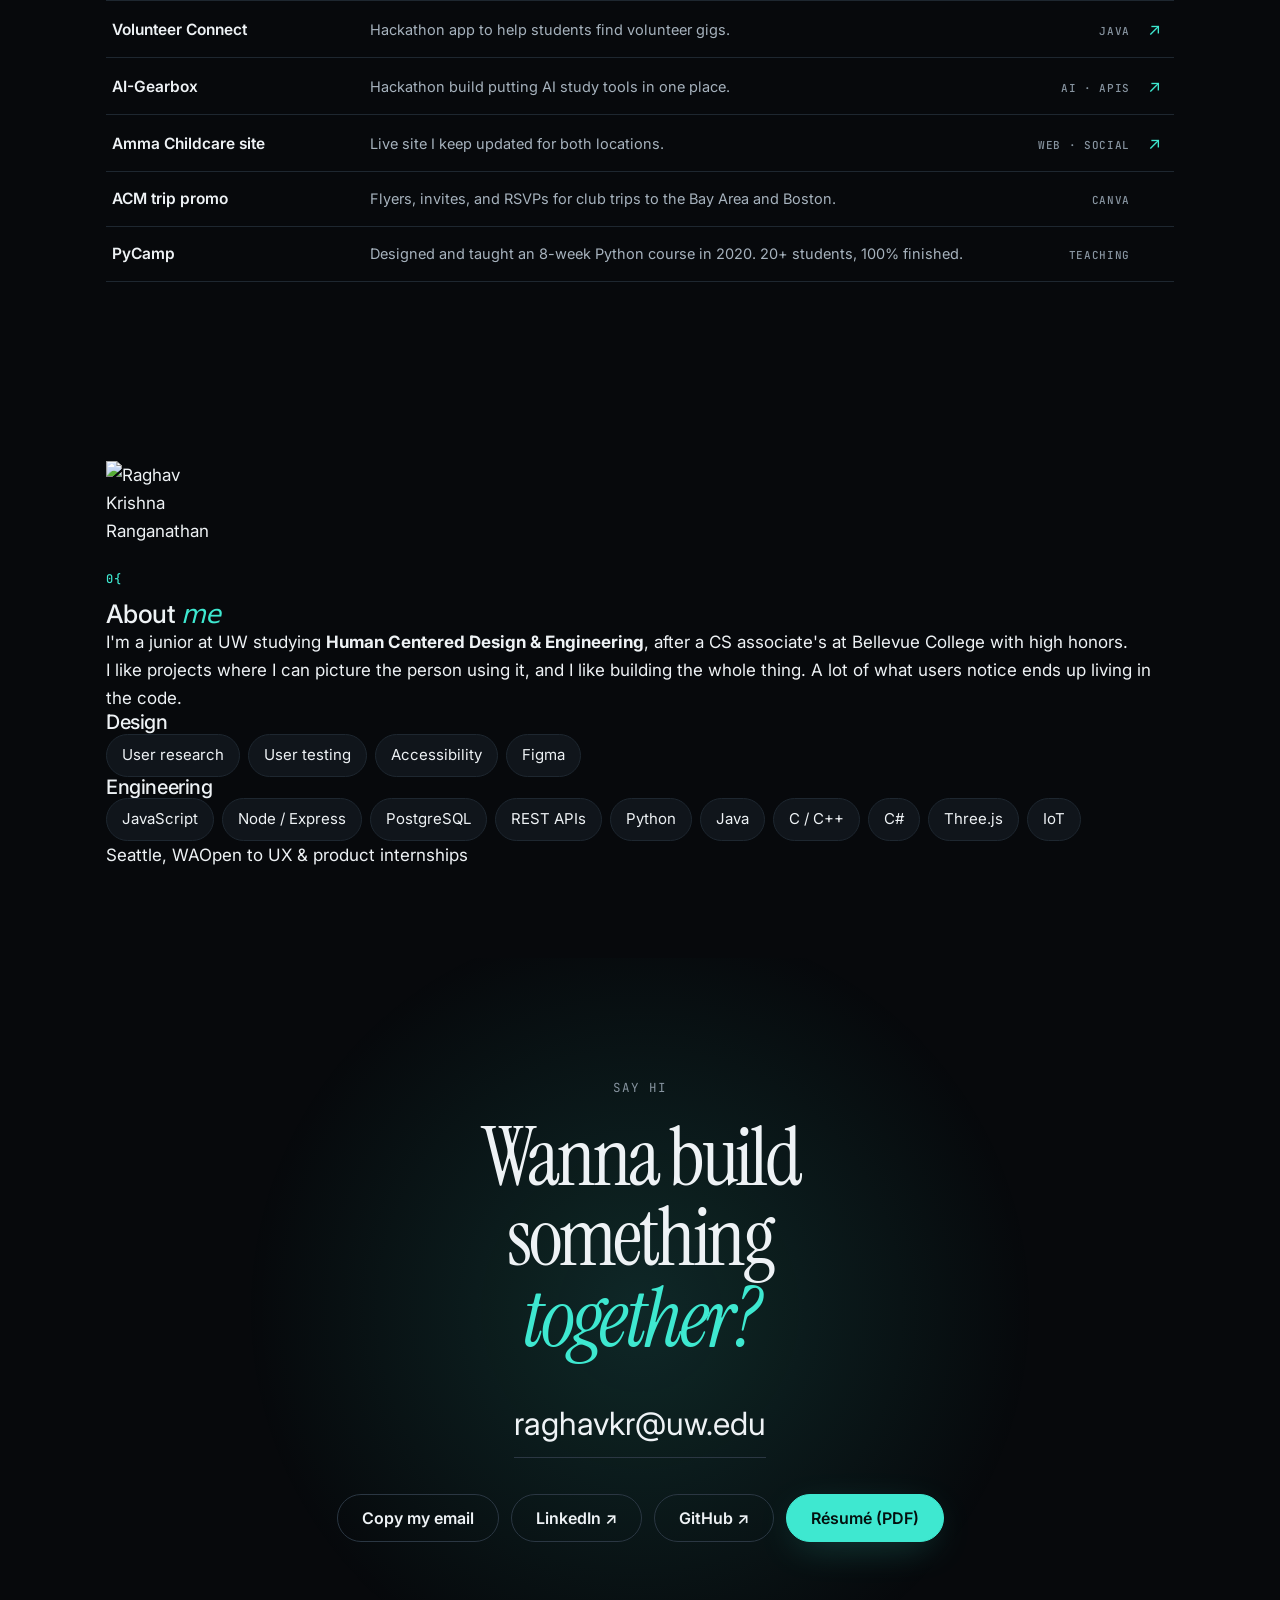
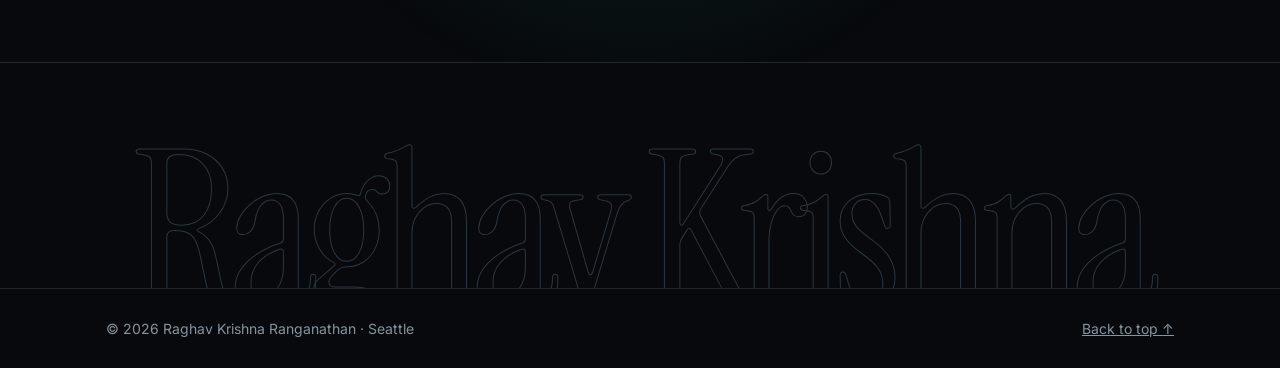
==== commit 36eaf591: "Refactor about section layout and content" ====
--- a/index.html
+++ b/index.html
@@ -217,19 +217,19 @@
 <!-- ================= ABOUT ================= -->
 <section class="sec tight" id="about">
   <div class="wrap">
-    <div class="about2 rv">
-      <figure class="ab-photo">
-        <img src="assets/img/acadai-pitch.jpg" alt="Raghav pitching acadAI to hackathon judges" decoding="async" width="1120" height="746">
-        <figcaption><span class="mono">2024</span> Pitching acadAI. We took 3rd.</figcaption>
-      </figure>
-      <div class="ab-right">
-        <h2><span class="mono idx">04</span>About <span class="ital">me</span></h2>
+    <div class="about3">
+      <div class="ab-text rv">
+        <div class="ab-head">
+          <span class="avatar"><img src="assets/img/raghav.jpg" alt="Raghav Krishna Ranganathan" width="112" height="112" decoding="async"></span>
+          <h2><span class="mono idx">04</span>About <span class="ital">me</span></h2>
+        </div>
         <p>I'm a junior at UW studying <b>Human Centered Design &amp; Engineering</b>, after a CS associate's at Bellevue College with high honors.</p>
         <p>I like projects where I can picture the person using it, and I like building the whole thing. A lot of what users notice ends up living in the code.</p>
-        <div class="ab-skills">
-          <div><h3>Design</h3><div class="chips"><span class="chip">User research</span><span class="chip">User testing</span><span class="chip">Accessibility</span><span class="chip">Figma</span><span class="chip">Branding</span></div></div>
-          <div><h3>Engineering</h3><div class="chips"><span class="chip">JavaScript</span><span class="chip">Node / Express</span><span class="chip">PostgreSQL</span><span class="chip">REST APIs</span><span class="chip">Python</span><span class="chip">Java</span><span class="chip">C / C++</span><span class="chip">C#</span><span class="chip">Three.js</span><span class="chip">IoT</span></div></div>
-        </div>
+      </div>
+      <div class="ab-card rv" style="--d:.1s">
+        <div><h3>Design</h3><div class="chips"><span class="chip">User research</span><span class="chip">User testing</span><span class="chip">Accessibility</span><span class="chip">Figma</span></div></div>
+        <div><h3>Engineering</h3><div class="chips"><span class="chip">JavaScript</span><span class="chip">Node / Express</span><span class="chip">PostgreSQL</span><span class="chip">REST APIs</span><span class="chip">Python</span><span class="chip">Java</span><span class="chip">C / C++</span><span class="chip">C#</span><span class="chip">Three.js</span><span class="chip">IoT</span></div></div>
+        <div class="ab-meta"><span><i></i>Seattle, WA</span><span><i></i>Open to UX &amp; product internships</span></div>
       </div>
     </div>
   </div>
--- a/assets/css/style.css
+++ b/assets/css/style.css
@@ -560,3 +560,45 @@
 .me img{height:auto}
 @media (max-width:860px){.about-grid .me{grid-row:auto}.about-grid .skills{grid-column:auto}}
 .hero.compact h1{font-size:clamp(42px,4.8vw,70px)}
+
+/* ================= v6: about as one card ================= */
+.aboutcard{display:grid;grid-template-columns:minmax(0,.9fr) 1.1fr;border:1px solid transparent;border-radius:22px;overflow:hidden;
+  background:linear-gradient(var(--surface),var(--bg2)) padding-box,linear-gradient(140deg,rgba(62,232,208,.5),var(--line) 35%,var(--line) 65%,rgba(139,155,255,.45)) border-box;
+  box-shadow:0 40px 90px -55px var(--acc-glow)}
+.ac-photo{margin:0;position:relative;min-height:360px;overflow:hidden}
+.ac-photo img{position:absolute;inset:0;width:100%;height:100%;object-fit:cover;object-position:40% 30%;filter:saturate(.85) contrast(1.05);transition:transform 1.2s var(--ease)}
+.aboutcard:hover .ac-photo img{transform:scale(1.04)}
+.ac-photo::after{content:"";position:absolute;inset:0;background:linear-gradient(90deg,transparent 60%,rgba(16,21,27,.55)),linear-gradient(180deg,transparent 55%,rgba(7,9,12,.85));pointer-events:none}
+.ac-photo figcaption{position:absolute;left:20px;bottom:18px;z-index:1;font-size:14.5px;color:var(--text);display:flex;gap:10px;align-items:baseline}
+.ac-photo figcaption .mono{color:var(--acc)}
+.ac-body{padding:clamp(26px,3.6vw,44px);display:flex;flex-direction:column;gap:14px;justify-content:center}
+.ac-body p{color:var(--muted);font-size:16.5px;line-height:1.65}
+.ac-body p.ac-lead{color:var(--text);font-size:clamp(19px,2vw,23px);line-height:1.45;letter-spacing:-.005em}
+.ac-body p b{color:var(--text);font-weight:600}
+.ac-skills{margin:12px 0 0;border-top:1px solid var(--line)}
+.ac-skills div{display:grid;grid-template-columns:110px 1fr;gap:16px;padding:12px 0;border-bottom:1px solid var(--line)}
+.ac-skills div:last-child{border-bottom:0;padding-bottom:0}
+.ac-skills dt{font:500 10.5px/2.1 var(--mono);letter-spacing:.1em;text-transform:uppercase;color:var(--acc)}
+.ac-skills dd{margin:0;color:var(--muted);font-size:15px;line-height:1.6}
+@media (max-width:860px){.aboutcard{grid-template-columns:1fr}.ac-photo{min-height:240px}.ac-photo::after{background:linear-gradient(180deg,transparent 50%,rgba(7,9,12,.85))}}
+@media (max-width:480px){.ac-skills div{grid-template-columns:1fr;gap:2px}}
+
+/* ================= v7: about = photo + pills, evened out ================= */
+.about2{display:grid;grid-template-columns:minmax(0,.92fr) 1.08fr;gap:clamp(28px,4vw,56px);align-items:stretch}
+.ab-photo{margin:0;position:relative;min-height:380px;border-radius:20px;overflow:hidden;border:1px solid var(--line2);box-shadow:0 40px 90px -50px var(--acc-glow)}
+.ab-photo img{position:absolute;inset:0;width:100%;height:100%;object-fit:cover;object-position:40% 30%;filter:saturate(.85) contrast(1.05);transition:transform 1.2s var(--ease)}
+.ab-photo:hover img{transform:scale(1.04)}
+.ab-photo::after{content:"";position:absolute;inset:0;background:linear-gradient(180deg,transparent 55%,rgba(7,9,12,.85));pointer-events:none}
+.ab-photo figcaption{position:absolute;left:20px;bottom:18px;z-index:1;font-size:14.5px;color:var(--text);display:flex;gap:10px;align-items:baseline}
+.ab-photo figcaption .mono{color:var(--acc)}
+.ab-right{display:flex;flex-direction:column;justify-content:center;padding:6px 0}
+.ab-right h2{font-family:var(--serif);font-weight:400;font-size:clamp(36px,4.8vw,60px);line-height:1;letter-spacing:-.03em;margin-bottom:20px}
+.ab-right p{color:var(--muted);font-size:clamp(16.5px,1.6vw,18px);line-height:1.65}
+.ab-right p+p{margin-top:12px}
+.ab-right p b{color:var(--text);font-weight:600}
+.ab-skills{display:grid;gap:16px;margin-top:24px;padding-top:22px;border-top:1px solid var(--line)}
+.ab-skills h3{font:500 10.5px var(--mono);letter-spacing:.12em;text-transform:uppercase;color:var(--acc);margin:0 0 9px}
+.ab-skills .chips{gap:7px}
+.ab-skills .chip{font-size:13.5px;padding:6px 13px;background:var(--surface);border:1px solid var(--line);transition:border-color .2s,color .2s}
+.ab-skills .chip:hover{border-color:var(--acc);color:var(--text)}
+@media (max-width:860px){.about2{grid-template-columns:1fr}.ab-photo{min-height:250px}}
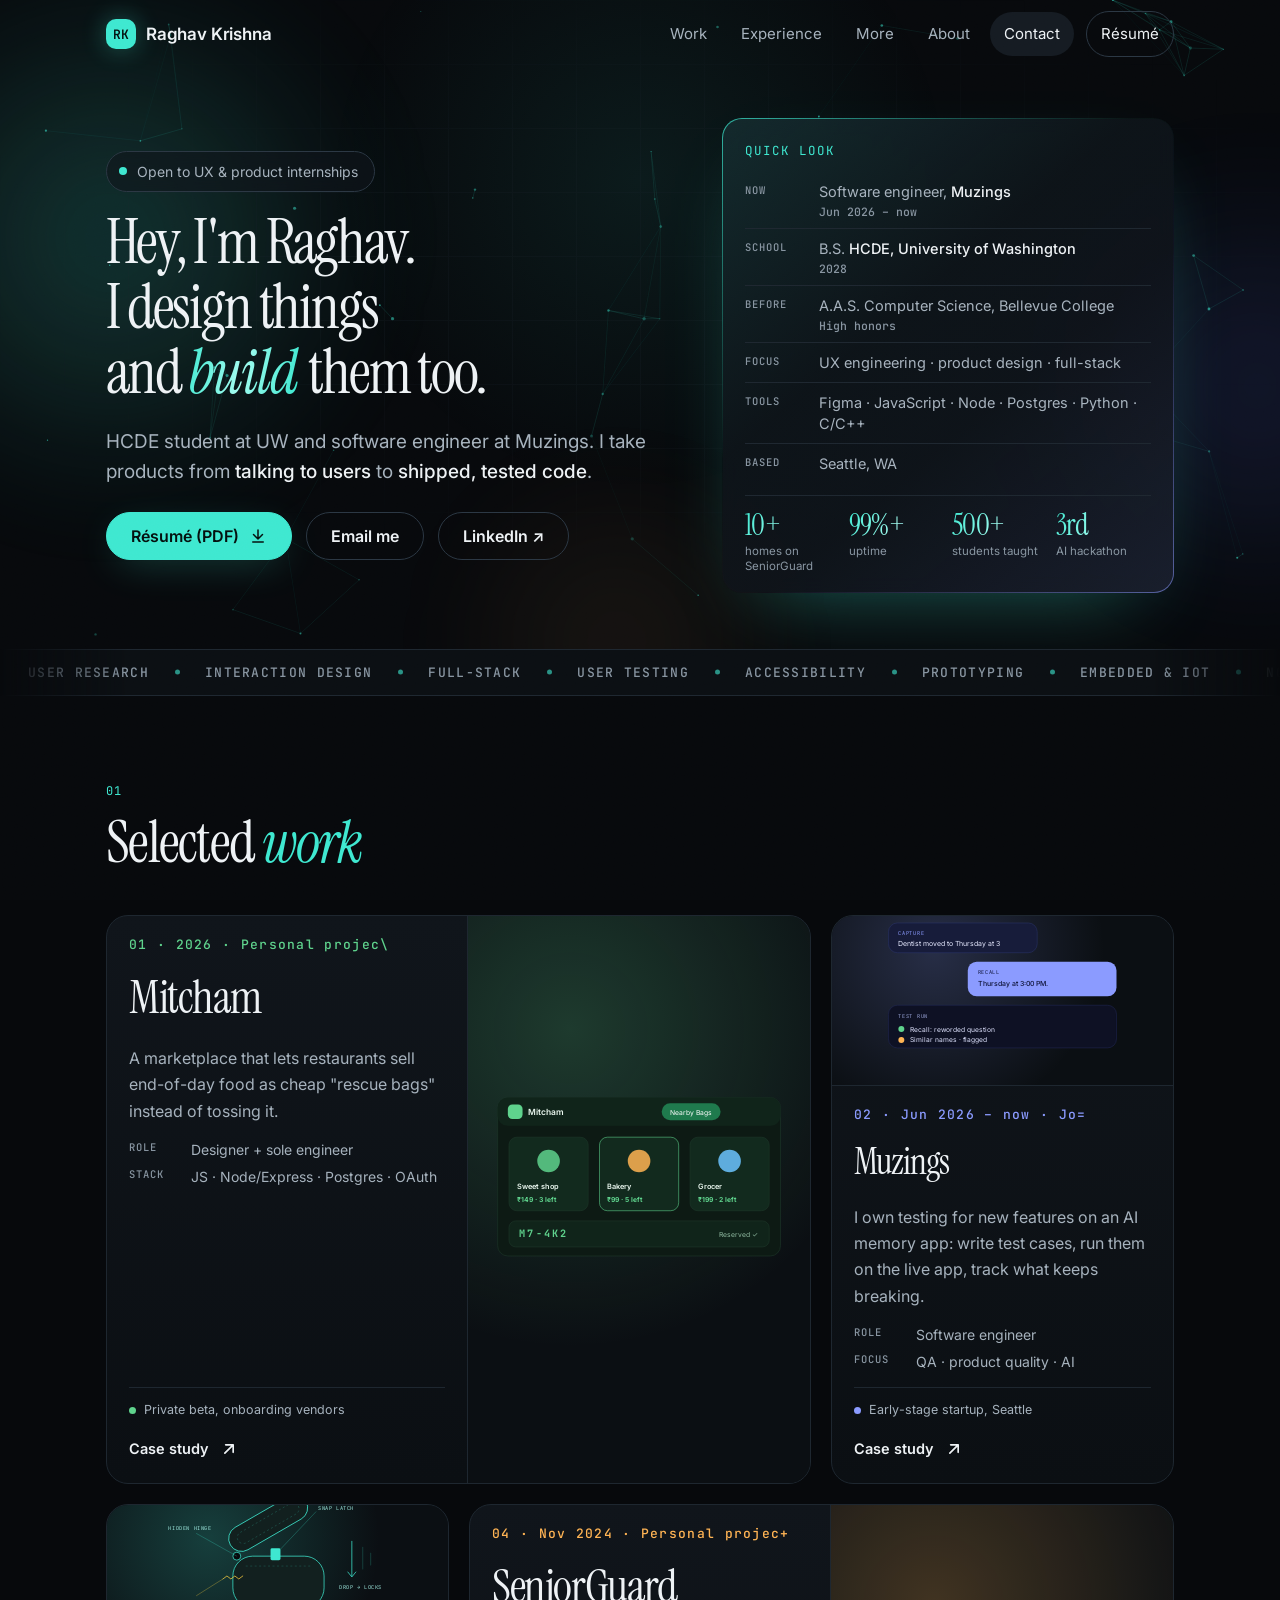
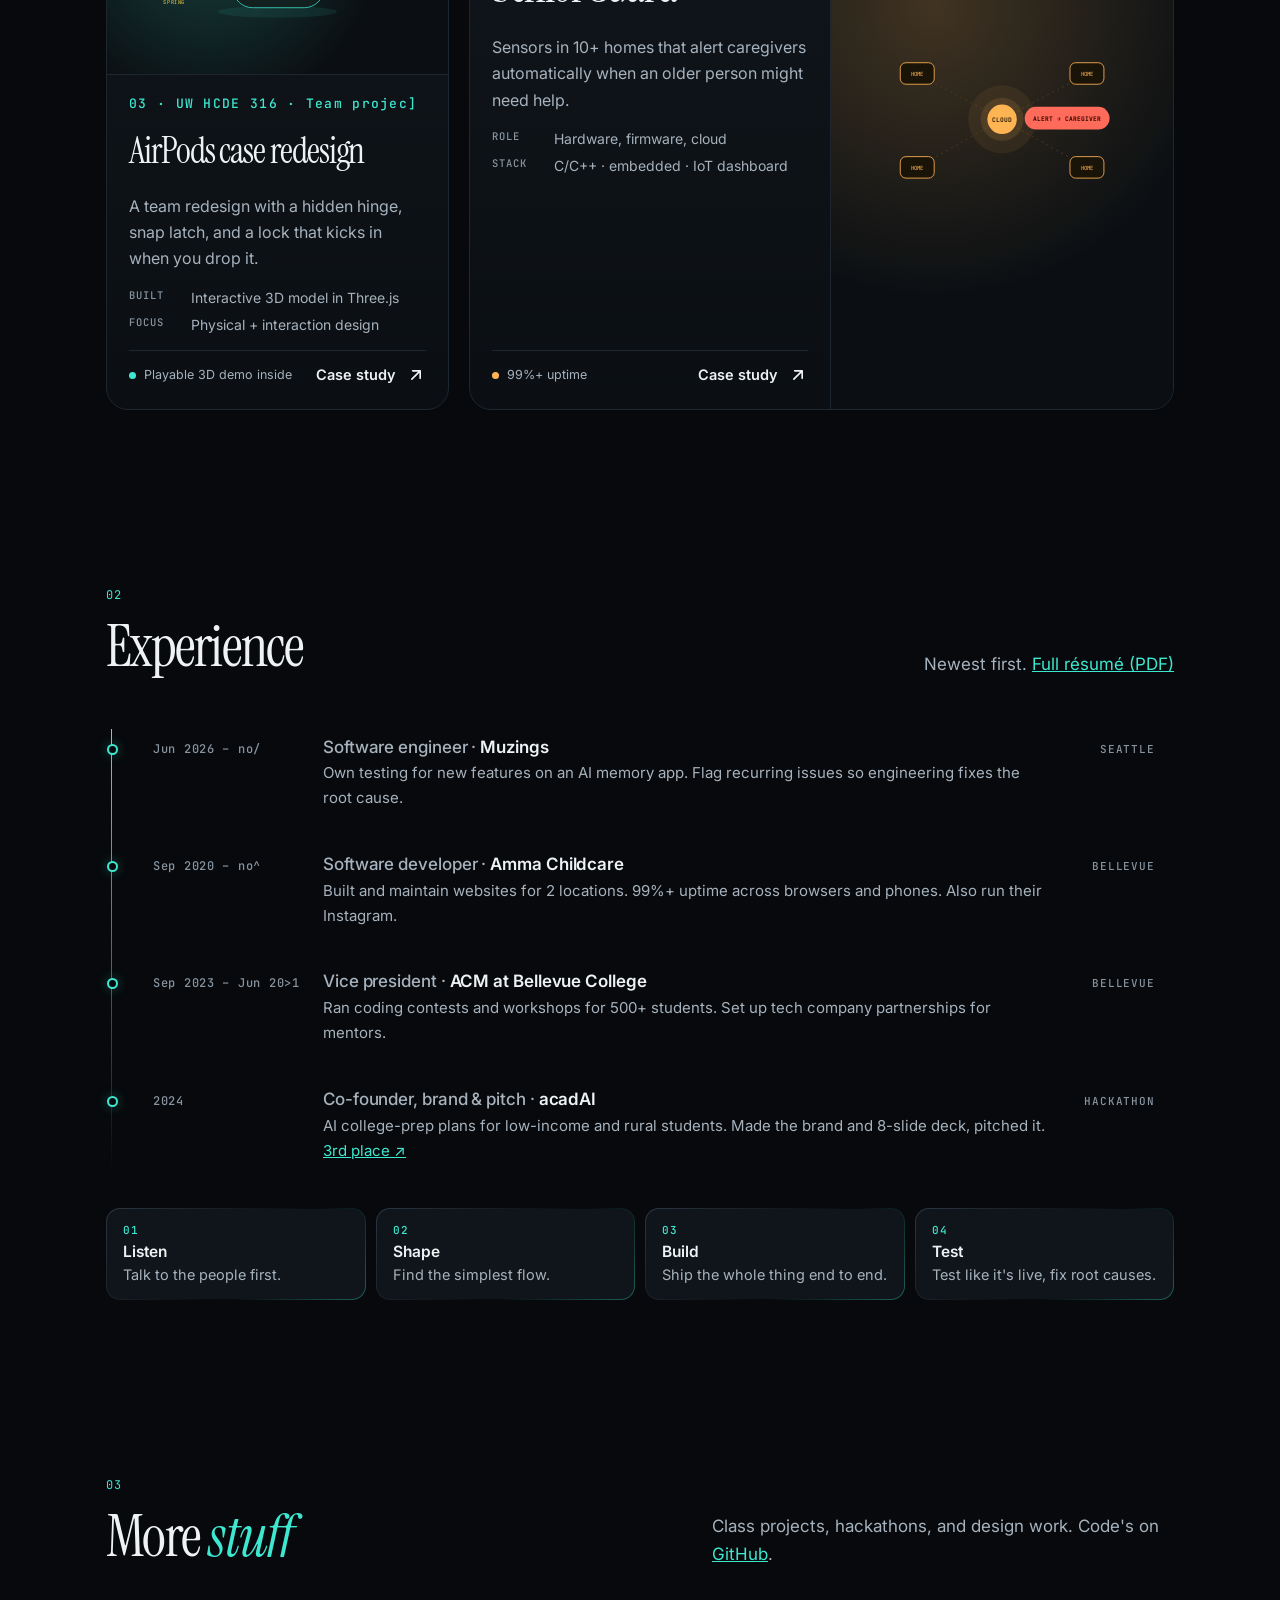
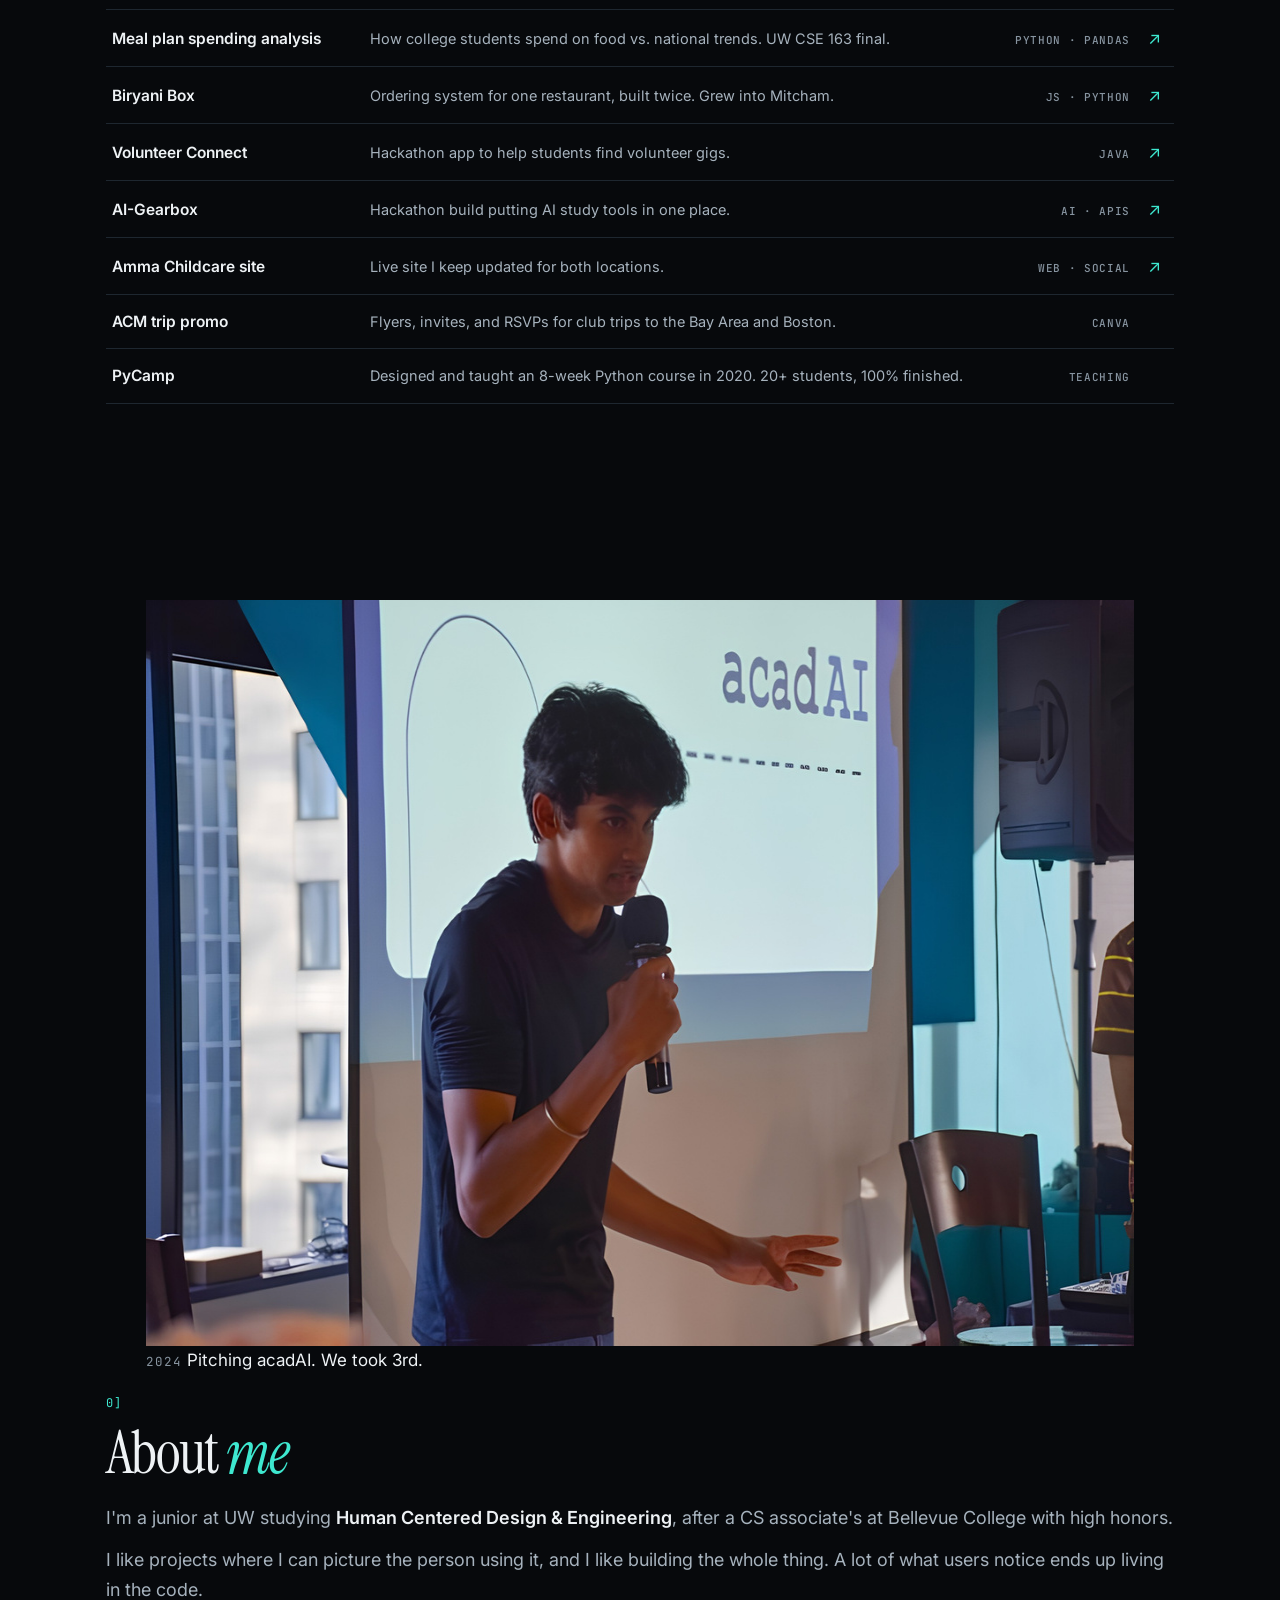
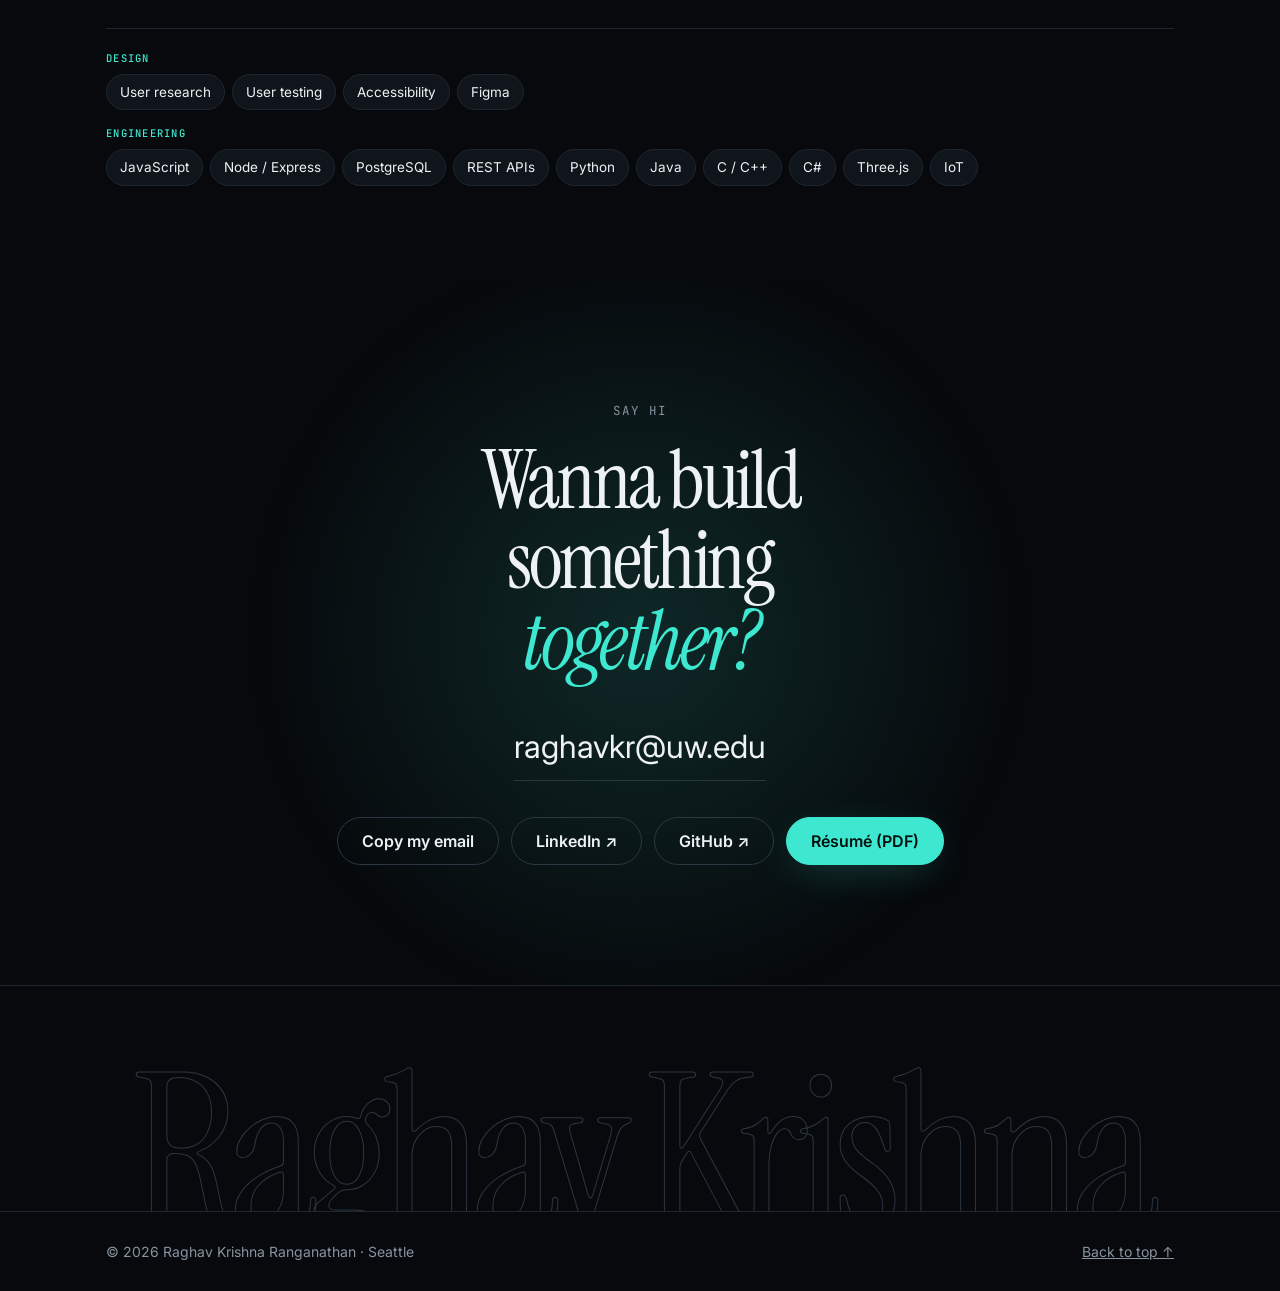
==== commit 8be10894: "Update index.html" ====
--- a/index.html
+++ b/index.html
@@ -122,8 +122,47 @@
           <div class="card-foot"><span class="status"><i></i>Private beta, onboarding vendors</span><span class="more">Case study <svg viewBox="0 0 24 24" fill="none" stroke="currentColor" stroke-width="2" stroke-linecap="round" stroke-linejoin="round" aria-hidden="true"><path d="M7 17 17 7M8 7h9v9"/></svg></span></div>
         </div>
       </a>
-      <a class="card rv tilt b-tall" href="work/airpods-case.html" style="--c:#3ee8d0;--d:.08s" aria-label="AirPods case redesign case study">
-        <div class="card-art"><img src="assets/img/airpods-viewer.jpg" alt="3D model of the redesigned AirPods case with the lid open, showing the hinge and latch hook" decoding="async" width="1440" height="900"></div>
+      <a class="card rv tilt" href="work/muzings.html" style="--c:#8b9bff;--d:.08s" aria-label="Muzings case study">
+        <div class="card-art" aria-hidden="true">
+          <svg viewBox="0 0 520 300" fill="none" font-family="Inter,system-ui,sans-serif">
+            <g class="f1"><rect x="30" y="30" width="300" height="60" rx="18" fill="#171c3a" stroke="#2c356e"/><text x="50" y="54" fill="#8b9bff" font-size="10.5" font-family="JetBrains Mono,monospace" letter-spacing="1.4">CAPTURE</text><text x="50" y="76" fill="#e6e9ff" font-size="14">Dentist moved to Thursday at 3</text></g>
+            <g class="f2"><rect x="190" y="108" width="300" height="70" rx="18" fill="#8b9bff"/><text x="210" y="132" fill="#10153a" font-size="10.5" font-family="JetBrains Mono,monospace" letter-spacing="1.4">RECALL</text><text x="210" y="158" fill="#10153a" font-size="14" font-weight="500">Thursday at 3:00 PM.</text></g>
+            <g class="f3"><rect x="30" y="196" width="460" height="86" rx="18" fill="#0e1124" stroke="#232a5a"/><text x="50" y="222" fill="#9aa4d8" font-size="10.5" font-family="JetBrains Mono,monospace" letter-spacing="1.4">TEST RUN</text>
+            <g font-size="13.5" fill="#dfe3ff"><circle cx="56" cy="244" r="6" fill="#5fd38d"/><text x="74" y="249">Recall: reworded question</text><circle cx="56" cy="266" r="6" fill="#ffb454"/><text x="74" y="271">Similar names · flagged</text></g></g>
+          </svg>
+        </div>
+        <div class="card-body">
+          <span class="num">02 · Jun 2026 – now · Job</span>
+          <h3>Muzings</h3>
+          <p class="one">I own testing for new features on an AI memory app: write test cases, run them on the live app, track what keeps breaking.</p>
+          <dl class="kv"><div><dt>Role</dt><dd>Software engineer</dd></div><div><dt>Focus</dt><dd>QA · product quality · AI</dd></div></dl>
+          <div class="card-foot"><span class="status"><i></i>Early-stage startup, Seattle</span><span class="more">Case study <svg viewBox="0 0 24 24" fill="none" stroke="currentColor" stroke-width="2" stroke-linecap="round" stroke-linejoin="round" aria-hidden="true"><path d="M7 17 17 7M8 7h9v9"/></svg></span></div>
+        </div>
+      </a>
+      <a class="card rv tilt" href="work/airpods-case.html" style="--c:#3ee8d0" aria-label="AirPods case redesign case study">
+        <div class="card-art" aria-hidden="true">
+          <svg viewBox="0 0 520 300" fill="none" font-family="JetBrains Mono,monospace">
+            <ellipse cx="260" cy="262" rx="120" ry="12" fill="#3ee8d0" opacity=".08"/>
+            <g class="f1">
+              <g transform="rotate(-30 178 150)"><rect x="178" y="98" width="176" height="52" rx="26" fill="#12201f" stroke="#3ee8d0" stroke-width="1.5"/><rect x="196" y="112" width="140" height="24" rx="12" fill="none" stroke="#3ee8d0" stroke-opacity=".35" stroke-dasharray="4 5"/></g>
+              <rect x="170" y="150" width="184" height="104" rx="40" fill="#12201f" stroke="#3ee8d0" stroke-width="1.5"/>
+              <path d="M196 170 h132" stroke="#3ee8d0" stroke-opacity=".35" stroke-dasharray="4 5"/>
+              <rect x="246" y="134" width="20" height="24" rx="3" fill="#3ee8d0"/>
+              <circle cx="178" cy="150" r="8" fill="#07090c" stroke="#3ee8d0" stroke-width="1.5"/>
+              <path d="M150 196 l8 -6 l8 6 l8 -6 l8 6 l8 -6" stroke="#ffd23f" stroke-width="1.5" stroke-linecap="round" stroke-linejoin="round"/>
+            </g>
+            <g class="f2" font-size="10.5" letter-spacing="1.2">
+              <path d="M178 150 L96 104" stroke="#3ee8d0" stroke-opacity=".5"/><text x="40" y="98" fill="#9fe9df">HIDDEN HINGE</text>
+              <path d="M266 136 L338 60" stroke="#3ee8d0" stroke-opacity=".5"/><text x="342" y="56" fill="#9fe9df">SNAP LATCH</text>
+              <path d="M150 196 L96 230" stroke="#ffd23f" stroke-opacity=".6"/><text x="30" y="246" fill="#ffd23f">SPRING</text>
+            </g>
+            <g class="f3">
+              <path d="M410 120 v70 M402 182 l8 10 l8 -10" stroke="#3ee8d0" stroke-width="1.5" stroke-linecap="round" stroke-linejoin="round"/>
+              <path d="M432 132 v44 M448 144 v24" stroke="#3ee8d0" stroke-opacity=".4" stroke-linecap="round"/>
+              <text x="384" y="216" font-size="10.5" letter-spacing="1.2" fill="#9fe9df">DROP → LOCKS</text>
+            </g>
+          </svg>
+        </div>
         <div class="card-body">
           <span class="num">03 · UW HCDE 316 · Team project</span>
           <h3>AirPods case redesign</h3>
@@ -132,24 +171,7 @@
           <div class="card-foot"><span class="status"><i></i>Playable 3D demo inside</span><span class="more">Case study <svg viewBox="0 0 24 24" fill="none" stroke="currentColor" stroke-width="2" stroke-linecap="round" stroke-linejoin="round" aria-hidden="true"><path d="M7 17 17 7M8 7h9v9"/></svg></span></div>
         </div>
       </a>
-      <a class="card rv tilt" href="work/muzings.html" style="--c:#8b9bff" aria-label="Muzings case study">
-        <div class="card-art" aria-hidden="true">
-          <svg viewBox="0 0 520 300" fill="none" font-family="Inter,system-ui,sans-serif">
-            <g class="f1"><rect x="30" y="30" width="300" height="60" rx="18" fill="#171c3a" stroke="#2c356e"/><text x="50" y="54" fill="#8b9bff" font-size="10.5" font-family="JetBrains Mono,monospace" letter-spacing="1.4">CAPTURE</text><text x="50" y="76" fill="#e6e9ff" font-size="14">Dentist moved to Thursday at 3</text></g>
-            <g class="f2"><rect x="190" y="108" width="300" height="70" rx="18" fill="#8b9bff"/><text x="210" y="132" fill="#10153a" font-size="10.5" font-family="JetBrains Mono,monospace" letter-spacing="1.4">RECALL</text><text x="210" y="158" fill="#10153a" font-size="14" font-weight="500">Thursday at 3:00 PM.</text></g>
-            <g class="f3"><rect x="30" y="196" width="460" height="86" rx="18" fill="#0e1124" stroke="#232a5a"/><text x="50" y="222" fill="#9aa4d8" font-size="10.5" font-family="JetBrains Mono,monospace" letter-spacing="1.4">TEST RUN</text>
-            <g font-size="13.5" fill="#dfe3ff"><circle cx="56" cy="244" r="6" fill="#5fd38d"/><text x="74" y="249">Recall: reworded question</text><circle cx="56" cy="266" r="6" fill="#ffb454"/><text x="74" y="271">Similar names · flagged</text></g></g>
-          </svg>
-        </div>
-        <div class="card-body">
-          <span class="num">02 · Jun 2026 – now · Job</span>
-          <h3>Muzings</h3>
-          <p class="one">I own testing for new features on an AI memory app: write test cases, run them on the live app, track what keeps breaking.</p>
-          <dl class="kv"><div><dt>Role</dt><dd>Software engineer</dd></div><div><dt>Focus</dt><dd>QA · product quality · AI</dd></div></dl>
-          <div class="card-foot"><span class="status"><i></i>Early-stage startup, Seattle</span><span class="more">Case study <svg viewBox="0 0 24 24" fill="none" stroke="currentColor" stroke-width="2" stroke-linecap="round" stroke-linejoin="round" aria-hidden="true"><path d="M7 17 17 7M8 7h9v9"/></svg></span></div>
-        </div>
-      </a>
-      <a class="card rv tilt" href="work/seniorguard.html" style="--c:#ffb454;--d:.08s" aria-label="SeniorGuard case study">
+      <a class="card rv tilt b-wide" href="work/seniorguard.html" style="--c:#ffb454;--d:.08s" aria-label="SeniorGuard case study">
         <div class="card-art" aria-hidden="true">
           <svg viewBox="0 0 520 300" fill="none" font-family="JetBrains Mono,monospace">
             <g stroke="#4a3a1d" stroke-width="1.5" stroke-dasharray="4 6" class="dash"><path d="M260 150 110 70M260 150 410 70M260 150 110 235M260 150 410 235"/></g>
@@ -217,19 +239,19 @@
 <!-- ================= ABOUT ================= -->
 <section class="sec tight" id="about">
   <div class="wrap">
-    <div class="about3">
-      <div class="ab-text rv">
-        <div class="ab-head">
-          <span class="avatar"><img src="assets/img/raghav.jpg" alt="Raghav Krishna Ranganathan" width="112" height="112" decoding="async"></span>
-          <h2><span class="mono idx">04</span>About <span class="ital">me</span></h2>
-        </div>
+    <div class="about4">
+      <figure class="ab-pic rv">
+        <img src="assets/img/acadai-pitch.jpg" alt="Raghav pitching acadAI to hackathon judges" decoding="async" width="1120" height="746">
+        <figcaption><span class="mono">2024</span> Pitching acadAI. We took 3rd.</figcaption>
+      </figure>
+      <div class="ab-right rv" style="--d:.1s">
+        <h2><span class="mono idx">04</span>About <span class="ital">me</span></h2>
         <p>I'm a junior at UW studying <b>Human Centered Design &amp; Engineering</b>, after a CS associate's at Bellevue College with high honors.</p>
         <p>I like projects where I can picture the person using it, and I like building the whole thing. A lot of what users notice ends up living in the code.</p>
-      </div>
-      <div class="ab-card rv" style="--d:.1s">
-        <div><h3>Design</h3><div class="chips"><span class="chip">User research</span><span class="chip">User testing</span><span class="chip">Accessibility</span><span class="chip">Figma</span></div></div>
-        <div><h3>Engineering</h3><div class="chips"><span class="chip">JavaScript</span><span class="chip">Node / Express</span><span class="chip">PostgreSQL</span><span class="chip">REST APIs</span><span class="chip">Python</span><span class="chip">Java</span><span class="chip">C / C++</span><span class="chip">C#</span><span class="chip">Three.js</span><span class="chip">IoT</span></div></div>
-        <div class="ab-meta"><span><i></i>Seattle, WA</span><span><i></i>Open to UX &amp; product internships</span></div>
+        <div class="ab-skills">
+          <div><h3>Design</h3><div class="chips"><span class="chip">User research</span><span class="chip">User testing</span><span class="chip">Accessibility</span><span class="chip">Figma</span></div></div>
+          <div><h3>Engineering</h3><div class="chips"><span class="chip">JavaScript</span><span class="chip">Node / Express</span><span class="chip">PostgreSQL</span><span class="chip">REST APIs</span><span class="chip">Python</span><span class="chip">Java</span><span class="chip">C / C++</span><span class="chip">C#</span><span class="chip">Three.js</span><span class="chip">IoT</span></div></div>
+        </div>
       </div>
     </div>
   </div>
--- a/assets/css/style.css
+++ b/assets/css/style.css
@@ -602,3 +602,52 @@
 .ab-skills .chip{font-size:13.5px;padding:6px 13px;background:var(--surface);border:1px solid var(--line);transition:border-color .2s,color .2s}
 .ab-skills .chip:hover{border-color:var(--acc);color:var(--text)}
 @media (max-width:860px){.about2{grid-template-columns:1fr}.ab-photo{min-height:250px}}
+
+/* ================= v8: about photo blends into the page ================= */
+.about2{align-items:center}
+.ab-photo{min-height:0;aspect-ratio:3/2;border:0;border-radius:0;box-shadow:none;overflow:visible;isolation:isolate}
+.ab-photo img{position:absolute;inset:0;width:100%;height:100%;object-fit:cover;object-position:center;
+  filter:grayscale(1) contrast(1.15) brightness(.78);
+  -webkit-mask-image:radial-gradient(ellipse 72% 70% at 50% 46%,#000 52%,transparent 100%);mask-image:radial-gradient(ellipse 72% 70% at 50% 46%,#000 52%,transparent 100%);
+  transition:filter .8s var(--ease),transform 1.2s var(--ease)}
+/* teal-to-violet duotone tint, masked the same way so edges dissolve */
+.ab-photo::before{content:"";position:absolute;inset:0;z-index:1;pointer-events:none;mix-blend-mode:color;
+  background:linear-gradient(135deg,rgba(62,232,208,.85),rgba(139,155,255,.75));
+  -webkit-mask-image:radial-gradient(ellipse 72% 70% at 50% 46%,#000 52%,transparent 100%);mask-image:radial-gradient(ellipse 72% 70% at 50% 46%,#000 52%,transparent 100%);
+  transition:opacity .8s var(--ease)}
+/* faint dot texture like the hero grid */
+.ab-photo::after{background:radial-gradient(rgba(7,9,12,.55) 1px,transparent 1.4px) 0 0/4px 4px;z-index:2;opacity:.5;
+  -webkit-mask-image:radial-gradient(ellipse 72% 70% at 50% 46%,#000 52%,transparent 100%);mask-image:radial-gradient(ellipse 72% 70% at 50% 46%,#000 52%,transparent 100%)}
+.ab-photo:hover img{filter:grayscale(0) contrast(1.05) brightness(.92);transform:scale(1.02)}
+.ab-photo:hover::before{opacity:0}
+.ab-photo figcaption{position:absolute;left:50%;bottom:-6px;transform:translateX(-50%);z-index:3;white-space:nowrap;font-size:13.5px;color:var(--muted);
+  padding:7px 14px;border:1px solid var(--line2);border-radius:999px;background:rgba(12,16,20,.8);backdrop-filter:blur(8px)}
+@media (max-width:860px){.ab-photo{aspect-ratio:3/2;margin-bottom:12px}}
+
+/* ================= v9: about = avatar + text, skills card ================= */
+.about3{display:grid;grid-template-columns:1.05fr .95fr;gap:clamp(28px,5vw,72px);align-items:center}
+.ab-head{display:flex;align-items:center;gap:22px;margin-bottom:22px}
+.avatar{flex:none;width:104px;height:104px;border-radius:50%;padding:3px;background:linear-gradient(140deg,var(--acc),#8b9bff);box-shadow:0 0 0 8px rgba(62,232,208,.07),0 24px 50px -18px var(--acc-glow);transition:transform .5s var(--ease)}
+.avatar img{display:block;width:100%;height:100%;border-radius:50%;object-fit:cover;border:3px solid var(--bg);filter:saturate(.9) contrast(1.05)}
+.ab-text:hover .avatar{transform:rotate(-4deg) scale(1.04)}
+.ab-head h2{font-family:var(--serif);font-weight:400;font-size:clamp(38px,5vw,62px);line-height:1;letter-spacing:-.03em}
+.ab-head .idx{margin-bottom:8px}
+.ab-text p{color:var(--muted);font-size:clamp(16.5px,1.6vw,18.5px);line-height:1.65;max-width:52ch}
+.ab-text p+p{margin-top:12px}
+.ab-text p b{color:var(--text);font-weight:600}
+.ab-card{display:grid;gap:18px;padding:24px;border-radius:20px;border:1px solid transparent;
+  background:linear-gradient(rgba(14,19,25,.9),rgba(14,19,25,.9)) padding-box,linear-gradient(140deg,rgba(62,232,208,.6),rgba(62,232,208,.04) 40%,rgba(139,155,255,.04) 60%,rgba(139,155,255,.5)) border-box;
+  box-shadow:0 30px 80px -45px var(--acc-glow)}
+.ab-card h3{font:500 10.5px var(--mono);letter-spacing:.12em;text-transform:uppercase;color:var(--acc);margin:0 0 10px}
+.ab-card .chips{gap:7px}
+.ab-card .chip{font-size:13.5px;padding:6px 13px;background:var(--surface);border:1px solid var(--line);transition:border-color .2s,color .2s}
+.ab-card .chip:hover{border-color:var(--acc);color:var(--text)}
+.ab-meta{display:flex;flex-wrap:wrap;gap:8px 20px;padding-top:16px;border-top:1px solid var(--line);font-size:14px;color:var(--muted)}
+.ab-meta span{display:inline-flex;align-items:center;gap:8px}
+.ab-meta i{width:7px;height:7px;border-radius:50%;background:var(--acc);box-shadow:0 0 10px var(--acc-glow)}
+@media (max-width:860px){.about3{grid-template-columns:1fr}}
+@media (max-width:420px){.ab-head{gap:16px}.avatar{width:84px;height:84px}}
+.about3{grid-template-columns:1fr 1fr}
+.avatar{width:116px;height:116px}
+.avatar img{object-position:50% 40%}
+@media (max-width:860px){.about3{grid-template-columns:1fr}}
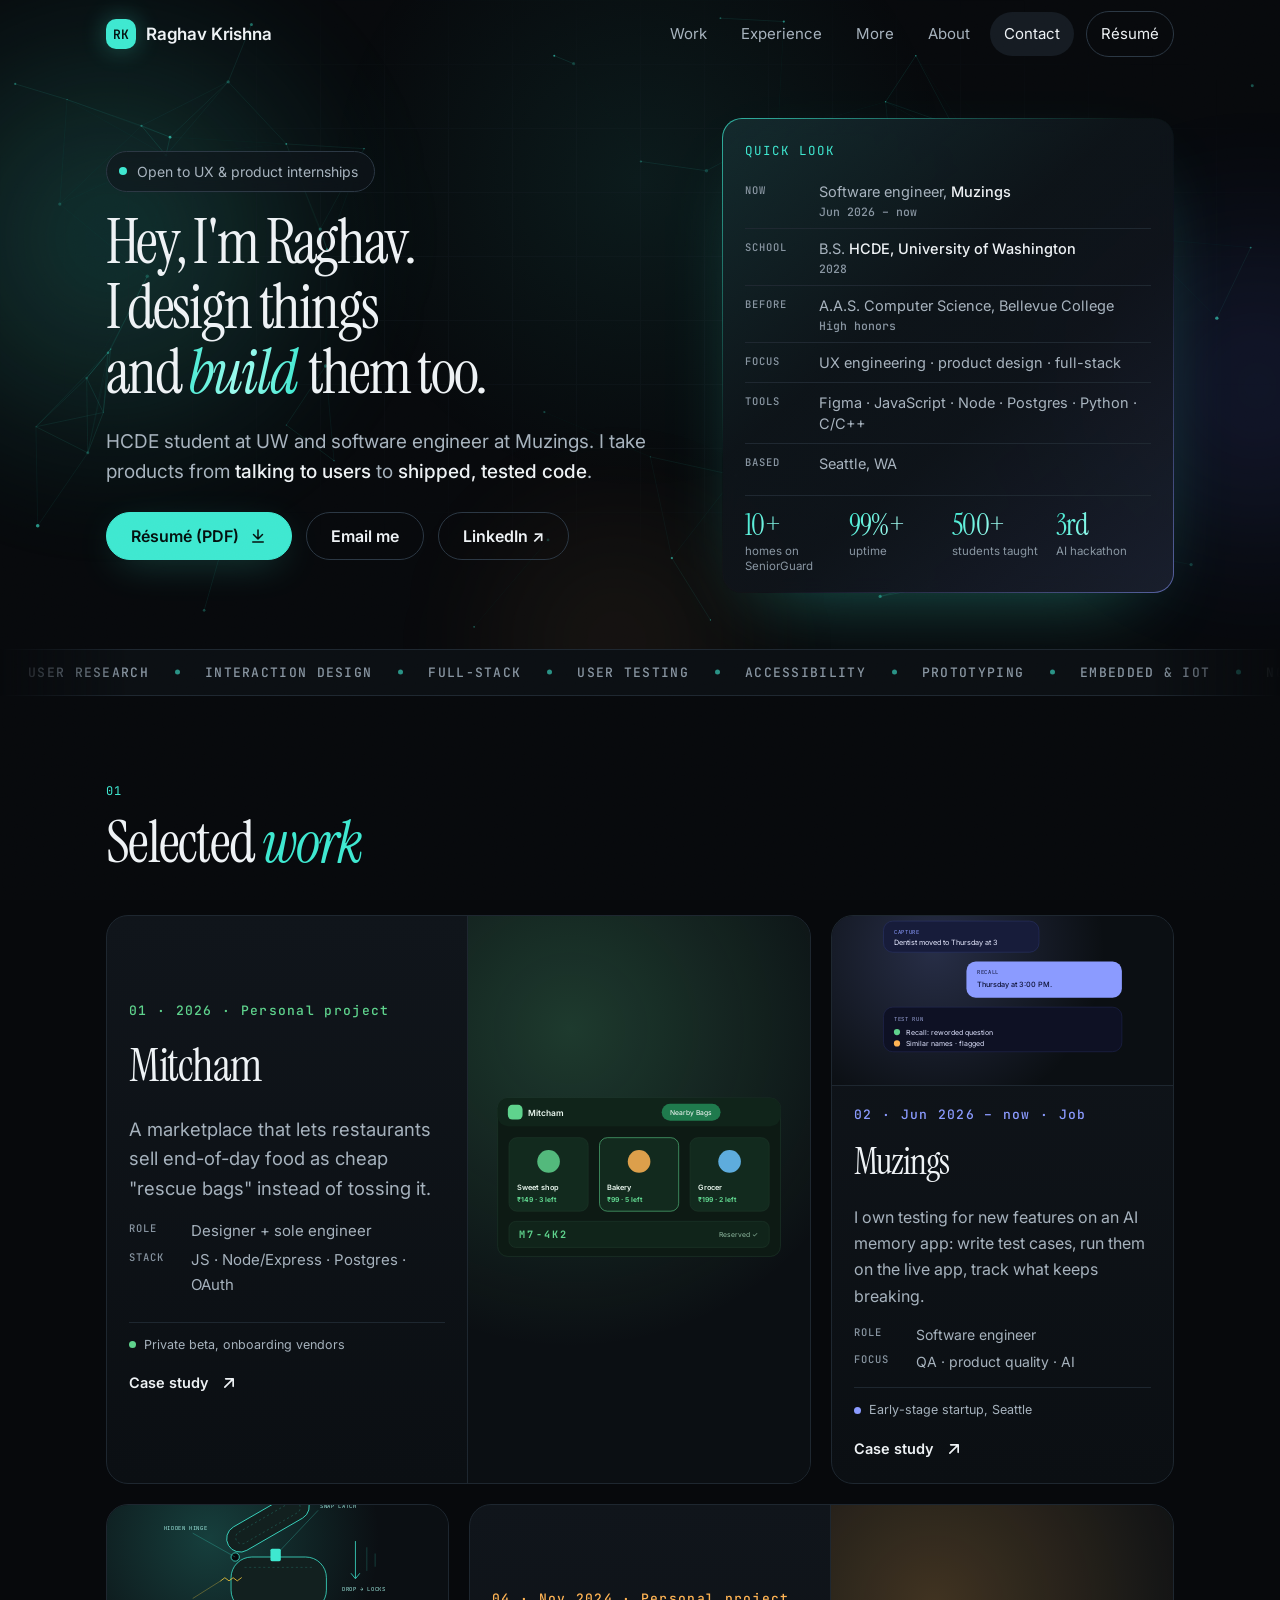
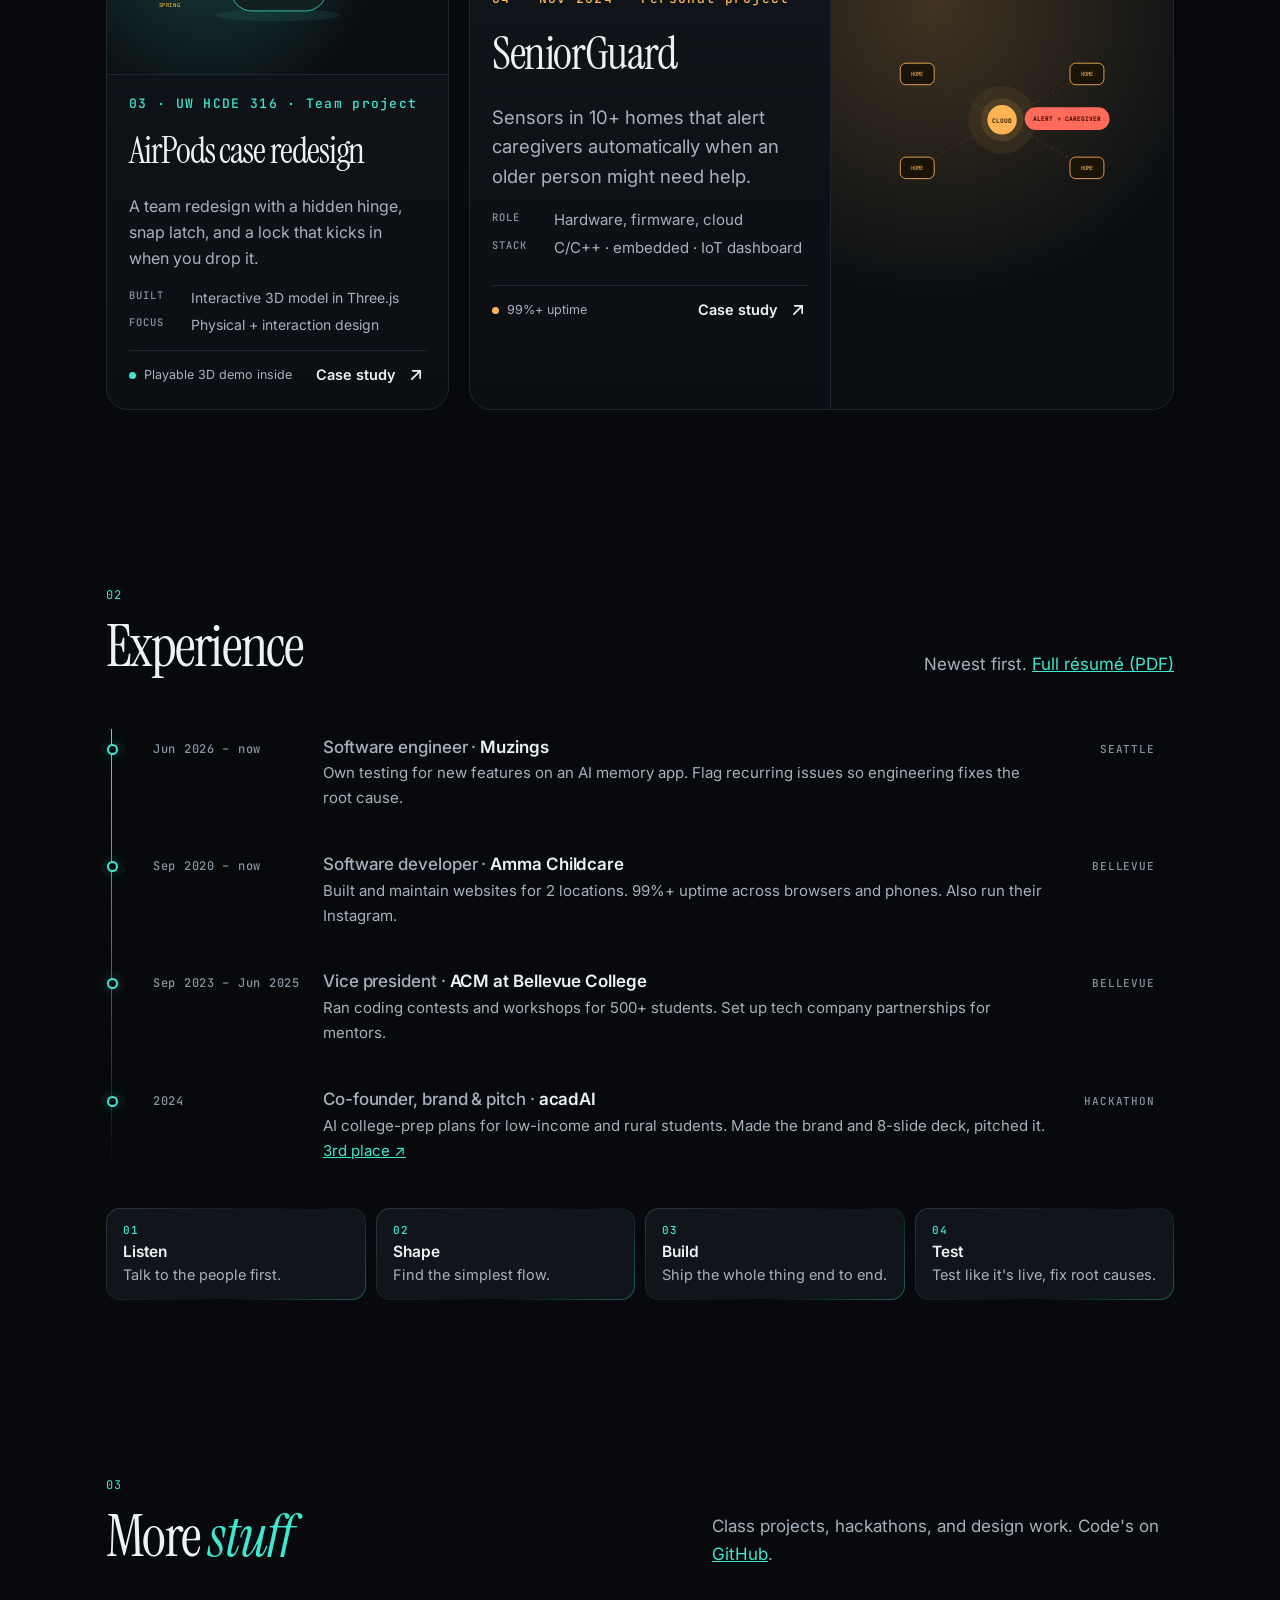
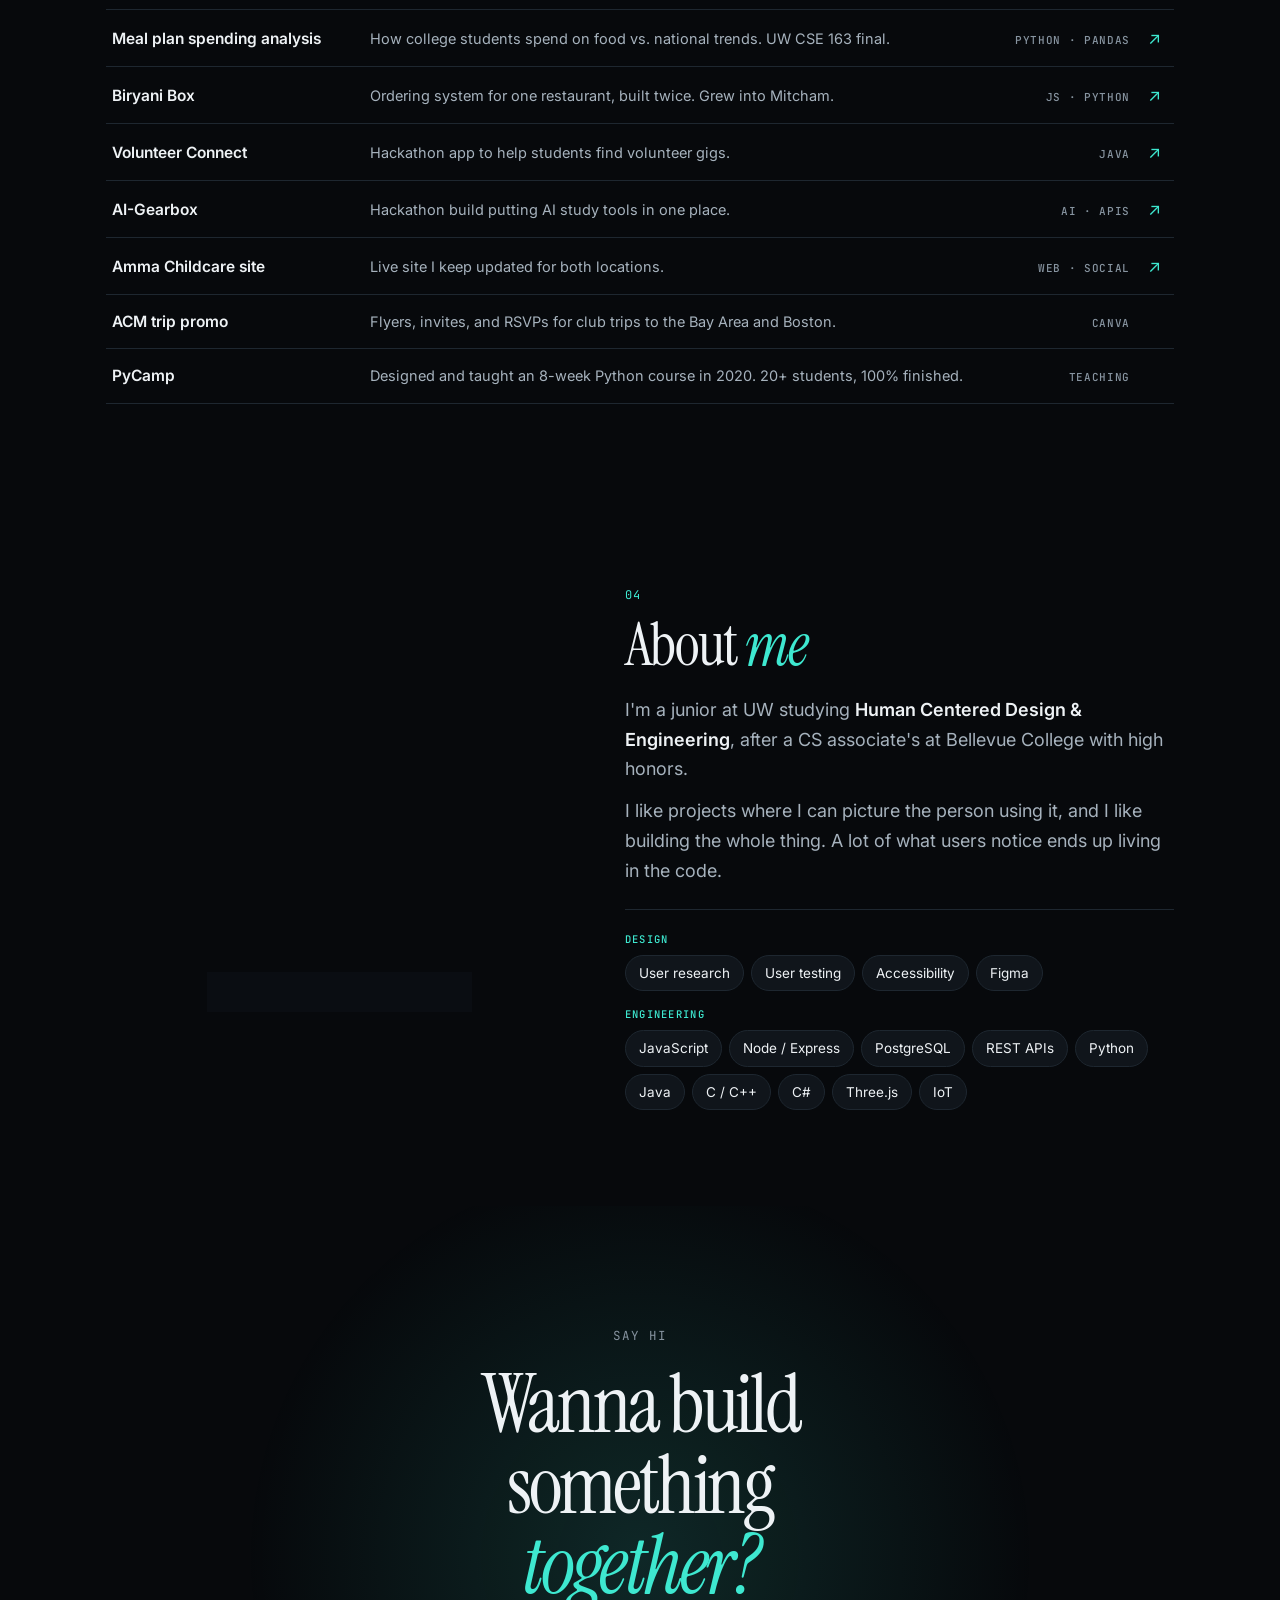
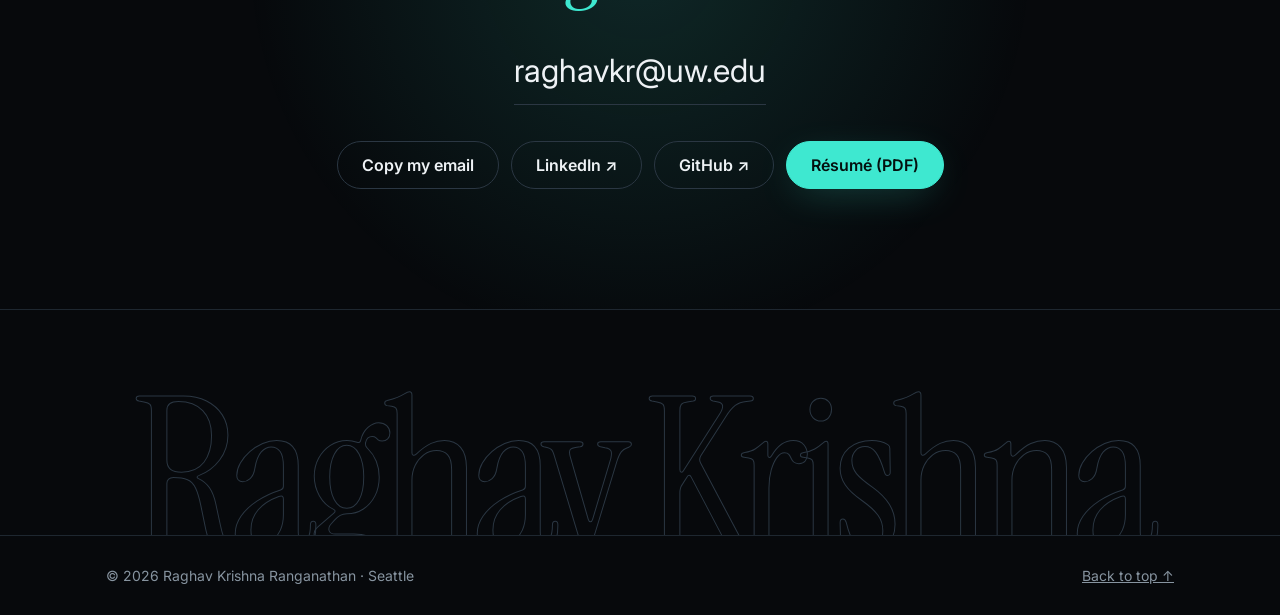
==== commit e8a6cd17: "Refactor about section and update HTML structure" ====
--- a/index.html
+++ b/index.html
@@ -239,12 +239,12 @@
 <!-- ================= ABOUT ================= -->
 <section class="sec tight" id="about">
   <div class="wrap">
-    <div class="about4">
-      <figure class="ab-pic rv">
+    <div class="about2 rv">
+      <figure class="ab-photo">
         <img src="assets/img/acadai-pitch.jpg" alt="Raghav pitching acadAI to hackathon judges" decoding="async" width="1120" height="746">
         <figcaption><span class="mono">2024</span> Pitching acadAI. We took 3rd.</figcaption>
       </figure>
-      <div class="ab-right rv" style="--d:.1s">
+      <div class="ab-right">
         <h2><span class="mono idx">04</span>About <span class="ital">me</span></h2>
         <p>I'm a junior at UW studying <b>Human Centered Design &amp; Engineering</b>, after a CS associate's at Bellevue College with high honors.</p>
         <p>I like projects where I can picture the person using it, and I like building the whole thing. A lot of what users notice ends up living in the code.</p>
--- a/assets/css/style.css
+++ b/assets/css/style.css
@@ -651,3 +651,25 @@
 .avatar{width:116px;height:116px}
 .avatar img{object-position:50% 40%}
 @media (max-width:860px){.about3{grid-template-columns:1fr}}
+
+/* ================= v10: zig-zag bento in reading order + plain about photo ================= */
+.work.two.bento .card:not(.b-wide) .card-art{height:200px}
+.work.two.bento .card:not(.b-wide) .card-art svg{width:92%;max-height:92%}
+@media (max-width:1000px){.work.two.bento .b-wide{grid-column:span 2}}
+@media (max-width:760px){.work.two.bento .b-wide{grid-column:auto}}
+
+.about4{display:grid;grid-template-columns:1fr 1fr;gap:clamp(28px,5vw,64px);align-items:center}
+.ab-pic{margin:0}
+.ab-pic img{display:block;width:100%;height:auto;aspect-ratio:1120/746;object-fit:cover;border-radius:18px;border:1px solid var(--line2)}
+.ab-pic figcaption{margin-top:12px;font-size:14px;color:var(--muted);display:flex;gap:10px;align-items:baseline}
+.ab-pic figcaption .mono{color:var(--acc)}
+@media (max-width:860px){.about4{grid-template-columns:1fr}}
+.work.two.bento .b-wide .card-body{justify-content:center;gap:16px}
+.work.two.bento .b-wide .card-foot{margin-top:8px}
+.work.two.bento .b-wide p.one{font-size:clamp(16.5px,1.5vw,18.5px);line-height:1.6}
+.work.two.bento .b-wide .kv div{font-size:15px}
+@media (max-width:760px){
+  .work.two.bento .card .card-art,.work.two.bento .b-wide .card-art,.work.two.bento .card:not(.b-wide) .card-art{height:auto;min-height:0;aspect-ratio:16/10}
+  .work.two.bento .card-art svg{width:84%;max-height:none}
+}
+@media (max-width:760px){.work.two.bento .card .card-art{width:100%;justify-self:stretch}}
